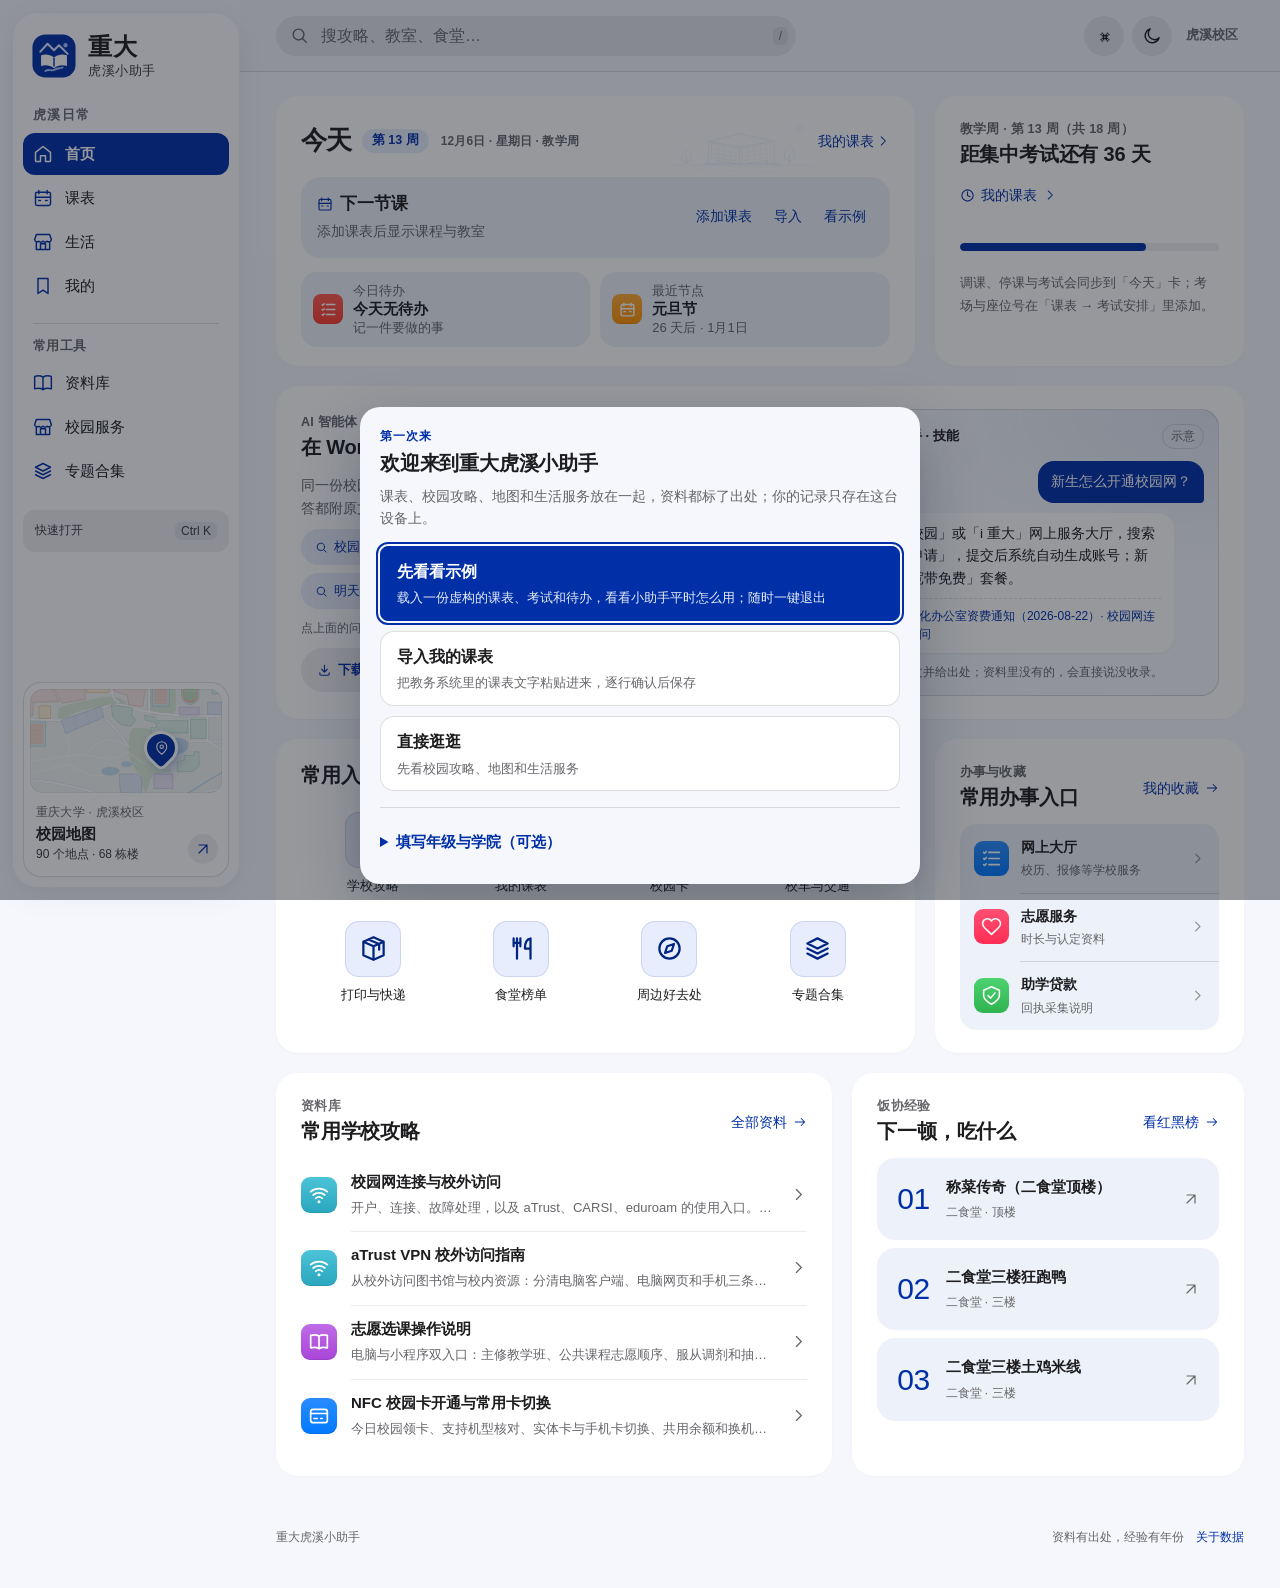
==== index.html @ 56646b74 "发布重大虎溪小助手 v0.6.0 静态站点" ====
<!doctype html>
<html lang="zh-CN">
<head>
  <meta charset="UTF-8">
  <meta name="viewport" content="width=device-width, initial-scale=1, viewport-fit=cover">
  <meta name="theme-color" content="#f5f7fc" media="(prefers-color-scheme: light)">
  <meta name="theme-color" content="#101421" media="(prefers-color-scheme: dark)">
  <meta name="description" content="重大虎溪小助手：重庆大学同学的学校攻略、校园地图与生活服务指南。">
  <title>重大虎溪小助手 · 在虎溪，过好每一天</title>
  <link rel="icon" href="assets/huxi-logo.svg?v=facb22e616" type="image/svg+xml">
  <link rel="apple-touch-icon" href="assets/icons/apple-touch-icon-180.png?v=581e76ca7a">
  <link rel="manifest" href="manifest.webmanifest">
  <meta name="apple-mobile-web-app-capable" content="yes">
  <meta name="apple-mobile-web-app-status-bar-style" content="default">
  <meta name="apple-mobile-web-app-title" content="虎溪小助手">
  <!-- iOS 启动图：按机型物理分辨率生成（tools/build-icons.cjs），浏览器按 media 查询挑一张。 -->
  <link rel="apple-touch-startup-image" media="(device-width: 430px) and (device-height: 932px) and (-webkit-device-pixel-ratio: 3) and (orientation: portrait)" href="assets/splash/splash-1290x2796.png?v=8c3ffd55ad">
  <link rel="apple-touch-startup-image" media="(device-width: 393px) and (device-height: 852px) and (-webkit-device-pixel-ratio: 3) and (orientation: portrait)" href="assets/splash/splash-1179x2556.png?v=62816f5e9b">
  <link rel="apple-touch-startup-image" media="(device-width: 390px) and (device-height: 844px) and (-webkit-device-pixel-ratio: 3) and (orientation: portrait)" href="assets/splash/splash-1170x2532.png?v=1a45f4593f">
  <link rel="apple-touch-startup-image" media="(device-width: 428px) and (device-height: 926px) and (-webkit-device-pixel-ratio: 3) and (orientation: portrait)" href="assets/splash/splash-1284x2778.png?v=7b0cb581e1">
  <link rel="apple-touch-startup-image" media="(device-width: 414px) and (device-height: 896px) and (-webkit-device-pixel-ratio: 3) and (orientation: portrait)" href="assets/splash/splash-1242x2688.png?v=2e5cb6ea5d">
  <link rel="apple-touch-startup-image" media="(device-width: 375px) and (device-height: 812px) and (-webkit-device-pixel-ratio: 3) and (orientation: portrait)" href="assets/splash/splash-1125x2436.png?v=a27887289c">
  <link rel="apple-touch-startup-image" media="(device-width: 414px) and (device-height: 896px) and (-webkit-device-pixel-ratio: 2) and (orientation: portrait)" href="assets/splash/splash-828x1792.png?v=b392b48e23">
  <link rel="apple-touch-startup-image" media="(device-width: 375px) and (device-height: 667px) and (-webkit-device-pixel-ratio: 2) and (orientation: portrait)" href="assets/splash/splash-750x1334.png?v=9655095966">
  <link rel="apple-touch-startup-image" media="(device-width: 1024px) and (device-height: 1366px) and (-webkit-device-pixel-ratio: 2) and (orientation: portrait)" href="assets/splash/splash-2048x2732.png?v=d9917b6e49">
  <link rel="apple-touch-startup-image" media="(device-width: 834px) and (device-height: 1194px) and (-webkit-device-pixel-ratio: 2) and (orientation: portrait)" href="assets/splash/splash-1668x2388.png?v=d69a7abd80">
  <link rel="apple-touch-startup-image" media="(device-width: 820px) and (device-height: 1180px) and (-webkit-device-pixel-ratio: 2) and (orientation: portrait)" href="assets/splash/splash-1640x2360.png?v=53ed6691ec">
  <link rel="apple-touch-startup-image" media="(device-width: 810px) and (device-height: 1080px) and (-webkit-device-pixel-ratio: 2) and (orientation: portrait)" href="assets/splash/splash-1620x2160.png?v=2851b56cd9">
  <link rel="apple-touch-startup-image" media="(device-width: 768px) and (device-height: 1024px) and (-webkit-device-pixel-ratio: 2) and (orientation: portrait)" href="assets/splash/splash-1536x2048.png?v=45e8a680d4">
  <link rel="apple-touch-startup-image" media="(device-width: 744px) and (device-height: 1133px) and (-webkit-device-pixel-ratio: 2) and (orientation: portrait)" href="assets/splash/splash-1488x2266.png?v=42866031ae">
  <link rel="stylesheet" href="css/theme.css?v=d75194442a">
  <link rel="stylesheet" href="css/timetable.css?v=8d2e3fd7e1">
  <link rel="stylesheet" href="css/exams.css?v=4206dc9793">
  <link rel="stylesheet" href="css/polish.css?v=b067b49e27">
  <link rel="stylesheet" href="css/map-enhancements.css?v=8cd1d62079">
  <link rel="stylesheet" href="css/dining-experience.css?v=fa82ccd40f">
  <link rel="stylesheet" href="css/item-experience.css?v=6b79eaf7fc">
  <link rel="stylesheet" href="css/daily-overview.css?v=e6cdc0e367">
  <link rel="stylesheet" href="css/pwa-status.css?v=4144be49f9">
  <link rel="stylesheet" href="css/demo.css?v=1b5874e779">
  <script src="js/bundle-base.js?v=78b0b1f515" defer></script>
  
  
  
  
  
  
  
  
  <script src="js/bundle-content.js?v=ba24999401" defer></script>
  
  
  
  
  
  
  
  
  
  
  
  
  <script src="js/search.js?v=1a8b23597b" defer></script>
  <script src="js/bundle-ui.js?v=7a8e2aac03" defer></script>
  
  
  
  
  
  
  
  
  
  
  
  
  
  
  
  
</head>
<body>
  <!-- 离线横幅：样式在 css/theme.css 的「离线横幅」块，由 body.is-offline 控制显隐；
       js/pwa.js 只负责切换 class，默认不占位。 -->
  <div class="offline-banner" id="offline-banner" role="status" aria-live="polite" aria-hidden="true">
    当前离线，部分内容可能不是最新
  </div>
  <a class="skip-link" href="#main">跳到主要内容</a>
  <aside class="sidebar" aria-label="主导航">
    <a class="brand" href="#home" aria-label="重大虎溪小助手首页">
      <img class="brand-mark" src="assets/huxi-logo.svg?v=facb22e616" alt="" width="48" height="48" aria-hidden="true">
      <span class="brand-name">重大<span>虎溪小助手</span></span>
    </a>
    <div class="sidebar-label">虎溪日常</div>
    <nav id="side-nav"></nav>
    <div class="sidebar-bottom"><button class="sidebar-command" data-action="commands">快速打开 <kbd>Ctrl K</kbd></button></div>
    <div class="side-map" id="side-map"></div>
  </aside>

  <div class="app-body">
    <header class="topbar">
      <a class="mobile-brand" href="#home" aria-label="重大虎溪小助手首页"><img class="brand-mark" src="assets/huxi-logo.svg?v=facb22e616" alt="" width="32" height="32" aria-hidden="true"><span class="mobile-brand-name">重大<span>虎溪小助手</span></span></a>
      <div class="search-wrap">
        <form class="global-search" id="search-form" role="search">
          <span id="search-icon" class="search-symbol"></span>
          <input id="global-query" name="q" type="search" placeholder="搜攻略、教室、食堂…" aria-label="全局搜索" autocomplete="off" spellcheck="false">
          <button id="clear-search" class="icon-button search-clear" type="button" aria-label="清空搜索" hidden></button>
          <kbd class="search-key">/</kbd>
        </form>
        <div id="search-suggestions" class="search-suggestions" hidden></div>
      </div>
      <div class="topbar-actions"><button class="icon-button command-trigger" data-action="commands" aria-label="快速打开" title="快速打开（Ctrl / ⌘ K）"><span class="command-symbol" aria-hidden="true">⌘</span></button><button class="icon-button theme-toggle" data-action="theme" aria-label="切换暗色模式" aria-pressed="false"></button><span class="campus-label" title="目前主要收录虎溪校区资料">虎溪校区</span></div>
    </header>
    <main id="main" tabindex="-1"></main>
    <footer class="page-footer"><span>重大虎溪小助手</span><span class="footer-about">资料有出处，经验有年份<a href="#about">关于数据</a></span></footer>
  </div>

  <nav class="bottom-nav" id="bottom-nav" aria-label="底部导航"></nav>
  <div class="modal-backdrop" id="modal-backdrop" hidden>
    <section class="detail-modal" id="detail-modal" role="dialog" aria-modal="true" aria-labelledby="modal-title" tabindex="-1"></section>
  </div>
  <div id="toast" class="toast" role="status" aria-live="polite"></div>
  <noscript><p class="noscript">请启用浏览器 JavaScript 以体验搜索、地图和页面切换。</p></noscript>
</body>
</html>
---- css/theme.css ----
/* Campus theme — canonical shared styles.
 * Palette, layout, controls, reading screens and feature components share these tokens.
 * Edit this file directly; archived stylesheets are migration references only.
 * Load order: theme.css → timetable.css → polish.css.
 */
/* Design tokens: colour, dimensions, typography, motion and map palette. */
:root {
  --sidebar: 240px;
  --radius-small: 8px;
  --space-1: 4px;
  --space-2: 8px;
  --space-3: 12px;
  --space-4: 16px;
  --space-5: 24px;
  --space-6: 32px;
  --glass-blur: 30px;
  --motion-fast: 150ms;
  --motion-state: 220ms;
  --motion-panel: 280ms;
  --ease-out: cubic-bezier(0.2, 0.7, 0.2, 1);
  --radius-pill: 999px;
  --control-size: 40px;
  --touch-target: 44px;
}
/* Brand: 克莱因蓝 (Klein blue) on a blue-tinted paper. The default accent (klein, and the
   retired "forest" preference) uses the values in this block and the dark block below;
   blue and clay remain optional accents further down. */
body {
  --brand-klein: #002fa7;
  --brand-paper: #f5f7fc;
  --accent: #002fa7;
  --accent-strong: #002581;
  --accent-2: #365fc9;
  --on-accent: #ffffff;
  --accent-container: #e7edfc;
  --chip-active-bg: var(--ink);
  --chip-active-ink: #ffffff;
  --glass-edge: rgb(255 255 255 / 0.9);
  --glass-low-edge: rgb(17 24 39 / 0.06);
  --glass-shadow: 0 1px 2px rgb(17 24 39 / 0.04);
  --hero-1: #001b64;
  --hero-2: #002fa7;
  --hero-3: #2855c5;
  --hero-glow-a: rgb(168 192 255 / 0.2);
  --hero-glow-b: rgb(220 231 255 / 0.16);
  --hero-ink-soft: rgb(255 255 255 / 0.76);
  --ca-outside: #e7eaee;
  --ca-street: #f6f7f9;
  --ca-road: #ffffff;
  --ca-casing: #d9dee4;
  --ca-arterial: #f3e3b5;
  --ca-land: #f4f6f2;
  --ca-edge: #cfd6dc;
  --ca-green: #dcebd8;
  --ca-water: #c6def0;
  --ca-water-edge: #a9cbe5;
  --ca-water-ink: #3f6f98;
  --ca-path: rgb(255 255 255 / 0.95);
  --ca-dorm: #f7e6e1;
  --ca-dorm-edge: #dfb2a4;
  --ca-dorm-ink: #9b3d2c;
  --ca-dining: #fcecd5;
  --ca-dining-edge: #e5b36d;
  --ca-dining-ink: #8a5310;
  --ca-academic: #e2ebf8;
  --ca-academic-edge: #a5bde2;
  --ca-academic-ink: #2b4f8f;
  --ca-teaching: #def0e7;
  --ca-teaching-edge: #9dcdb3;
  --ca-teaching-ink: #1f6b4f;
  --ca-culture: #ece6f7;
  --ca-culture-edge: #bcaee2;
  --ca-culture-ink: #5b46a0;
  --ca-service: #ece6f7;
  --ca-service-edge: #bcaee2;
  --ca-service-ink: #5b46a0;
  --ca-sport: #dcf0f2;
  --ca-sport-edge: #92c9d2;
  --ca-sport-ink: #16707d;
  --ca-medical: #fbe3e7;
  --ca-medical-edge: #e6a4b0;
  --ca-medical-ink: #a8324b;
  --ca-track: #efc3b0;
  --ca-field: #bfe0c1;
  --ca-court: #f1d5c9;
  --ca-label: #263241;
  --ca-label-soft: #5f6b78;
  --ca-halo: rgb(255 255 255 / 0.9);
  --ca-gate: #1f2937;
  --ca-legend: rgb(255 255 255 / 0.92);
  --pin-study: #2f5fc4;
  --pin-dining: #c46f17;
  --pin-sport: #0f7f8f;
  --pin-life: #b04565;
  --bg: var(--brand-paper);
  --paper: var(--bg);
  --surface: #ffffff;
  --surface-secondary: #edf1f9;
  --surface-tertiary: #e5e5ea;
  --content-fill: #ffffff;
  --ink: #1d1d1f;
  --ink-soft: #3a3a3c;
  --muted: #66666b;
  --line: rgb(60 60 67 / 0.16);
  --line-strong: rgb(60 60 67 / 0.29);
  --control-border: #c7c7cc;
  --fill-1: rgb(118 118 128 / 0.12);
  --fill-2: rgb(118 118 128 / 0.2);
  --seg-track: rgb(118 118 128 / 0.12);
  --seg-thumb: #ffffff;
  --glass-fill: rgb(242 242 247 / 0.8);
  --bar-fill: rgb(255 255 255 / 0.74);
  --glass-hover: #ffffff;
  --popover-fill: rgb(255 255 255 / 0.9);
  --radius: 22px;
  --radius-control: 12px;
  --card-shadow: 0 1px 2px rgb(0 0 0 / 0.03);
  --card-shadow-hover: 0 14px 34px rgb(0 0 0 / 0.08), 0 2px 6px rgb(0 0 0 / 0.04);
  --shadow-soft: var(--card-shadow);
  --shadow-float: 0 30px 80px rgb(0 0 0 / 0.2), 0 8px 24px rgb(0 0 0 / 0.08);
  --scroll-thumb: #c7c7cc;
  --sys-red: #ff3b30;
  --sys-red-text: #d70015;
  --font-body:
    -apple-system, BlinkMacSystemFont, 'SF Pro Text', 'SF Pro SC', 'PingFang SC',
    'Segoe UI Variable Text', 'Segoe UI', 'HarmonyOS Sans SC', 'MiSans', 'Microsoft YaHei UI',
    'Microsoft YaHei', sans-serif;
  --font-display:
    -apple-system, BlinkMacSystemFont, 'SF Pro Display', 'SF Pro SC', 'PingFang SC',
    'Segoe UI Variable Display', 'Segoe UI', 'HarmonyOS Sans SC', 'MiSans', 'Microsoft YaHei UI',
    'Microsoft YaHei', sans-serif;
}
body[data-theme='dark'] {
  --shadow-soft: 0 4px 20px rgb(0 10 3 / 0.1);
  --accent: #8eabff;
  --accent-strong: #b6c8ff;
  --accent-2: #a8c0ff;
  --on-accent: #081638;
  --accent-container: #20325d;
  --chip-active-bg: #f3f4f6;
  --chip-active-ink: #0b0e12;
  --glass-edge: rgb(255 255 255 / 0.06);
  --glass-low-edge: rgb(0 0 0 / 0.4);
  --glass-shadow: 0 1px 2px rgb(0 0 0 / 0.3);
  --hero-1: #081329;
  --hero-2: #10225a;
  --hero-3: #193a98;
  --hero-glow-a: rgb(168 192 255 / 0.2);
  --hero-glow-b: rgb(220 231 255 / 0.16);
  --ca-outside: #0e1217;
  --ca-street: #161c23;
  --ca-road: #2a333e;
  --ca-casing: #0b0f14;
  --ca-arterial: #3a3322;
  --ca-land: #151b22;
  --ca-edge: #2a333e;
  --ca-green: #17291f;
  --ca-water: #15324a;
  --ca-water-edge: #1f4766;
  --ca-water-ink: #8cc4ea;
  --ca-path: rgb(110 125 140 / 0.45);
  --ca-dorm: #33201f;
  --ca-dorm-edge: #7d4a42;
  --ca-dorm-ink: #f4b4a5;
  --ca-dining: #33281a;
  --ca-dining-edge: #8a6530;
  --ca-dining-ink: #f5c983;
  --ca-academic: #18263c;
  --ca-academic-edge: #3d5f92;
  --ca-academic-ink: #a9c6f5;
  --ca-teaching: #15302a;
  --ca-teaching-edge: #3b7a63;
  --ca-teaching-ink: #9de0c2;
  --ca-culture: #251f3d;
  --ca-culture-edge: #5d5196;
  --ca-culture-ink: #c8bbf5;
  --ca-service: #251f3d;
  --ca-service-edge: #5d5196;
  --ca-service-ink: #c8bbf5;
  --ca-sport: #132f36;
  --ca-sport-edge: #36808d;
  --ca-sport-ink: #93dbe6;
  --ca-medical: #351d24;
  --ca-medical-edge: #84485a;
  --ca-medical-ink: #f5a9b8;
  --ca-track: #5a3428;
  --ca-field: #1f3f2a;
  --ca-court: #4a3029;
  --ca-label: #e5e9ee;
  --ca-label-soft: #a3adb8;
  --ca-halo: rgb(14 18 23 / 0.88);
  --ca-gate: #e5e9ee;
  --ca-legend: rgb(18 22 28 / 0.92);
  --pin-study: #6f9cf5;
  --pin-dining: #e9a24a;
  --pin-sport: #3cc0d0;
  --pin-life: #e57c9d;
  --bg: #101421;
  --surface: #1c1c1e;
  --surface-secondary: #202a3e;
  --surface-tertiary: #3a3a3c;
  --content-fill: #1c1c1e;
  --ink: #f5f5f7;
  --ink-soft: #d1d1d6;
  --muted: #a5a5ac;
  --line: rgb(84 84 88 / 0.55);
  --line-strong: rgb(84 84 88 / 0.85);
  --control-border: #48484a;
  --fill-1: rgb(118 118 128 / 0.24);
  --fill-2: rgb(118 118 128 / 0.34);
  --seg-track: rgb(118 118 128 / 0.24);
  --seg-thumb: #636366;
  --glass-fill: rgb(0 0 0 / 0.74);
  --bar-fill: rgb(30 30 32 / 0.74);
  --glass-hover: #2c2c2e;
  --popover-fill: rgb(28 28 30 / 0.92);
  --card-shadow: none;
  --card-shadow-hover: 0 14px 34px rgb(0 0 0 / 0.5);
  --shadow-float: 0 30px 80px rgb(0 0 0 / 0.7), 0 8px 24px rgb(0 0 0 / 0.4);
  --scroll-thumb: #48484a;
  --sys-red: #ff453a;
  --sys-red-text: #ff6961;
}
@media (max-width: 1200px) {
  :root {
    --sidebar: 224px;
  }
}
body[data-readability='solid'] {
  --content-fill: var(--surface);
  --glass-fill: var(--surface);
  --bar-fill: var(--surface);
  --popover-fill: var(--surface);
}
body[data-readability='high-contrast'] {
  --content-fill: var(--surface);
  --control-border: #4b5563;
  --glass-fill: var(--surface);
  --bar-fill: var(--surface);
  --popover-fill: var(--surface);
  --muted: #3a3a3c;
  --line: rgb(60 60 67 / 0.5);
  --line-strong: #8e8e93;
}
body[data-theme='dark'][data-readability='high-contrast'] {
  --control-border: #d1d5db;
  --muted: #e5e5ea;
  --line: rgb(235 235 245 / 0.4);
  --line-strong: #aeaeb2;
}
body[data-accent='blue'] {
  --accent: #0071e3;
  --accent-strong: #0062c4;
  --accent-2: #32ade6;
  --on-accent: #ffffff;
  --accent-container: #e6f0fc;
  --hero-1: #0a3f9e;
  --hero-2: #1b6fe0;
  --hero-3: #4fa3ff;
  --hero-glow-a: rgb(255 255 255 / 0.26);
  --hero-glow-b: rgb(100 210 255 / 0.34);
}
body[data-accent='clay'] {
  --accent: #c93400;
  --accent-strong: #a82b00;
  --accent-2: #ffb300;
  --on-accent: #ffffff;
  --accent-container: #fbeae3;
  --hero-1: #9a2d06;
  --hero-2: #e2531a;
  --hero-3: #ff9a3d;
  --hero-glow-a: rgb(255 255 255 / 0.24);
  --hero-glow-b: rgb(255 204 0 / 0.32);
}
body[data-accent] {
  --chip-active-bg: var(--accent);
  --chip-active-ink: var(--on-accent);
  --hero-ink-soft: rgb(255 255 255 / 0.84);
}
body[data-theme='dark'][data-accent='blue'] {
  --accent: #0a84ff;
  --accent-strong: #409cff;
  --accent-2: #64d2ff;
  --on-accent: #ffffff;
  --accent-container: rgb(10 132 255 / 0.2);
  --hero-1: #062a6b;
  --hero-2: #0f4fb0;
  --hero-3: #2f7fe8;
}
body[data-theme='dark'][data-accent='clay'] {
  --accent: #ff9f0a;
  --accent-strong: #ffb340;
  --accent-2: #ffd60a;
  --on-accent: #2b1300;
  --accent-container: rgb(255 159 10 / 0.18);
  --hero-1: #6b1e04;
  --hero-2: #a93c10;
  --hero-3: #d9701f;
}
/* Components and responsive behaviour. */
* {
  box-sizing: border-box;
  margin: 0;
  padding: 0;
  scrollbar-width: thin;
  scrollbar-color: var(--scroll-thumb) transparent;
}
html {
  scroll-behavior: smooth;
  scroll-padding-top: 100px;
}
button {
  color: inherit;
  border: 0;
  background: 0 0;
  cursor: pointer;
  touch-action: manipulation;
  font: inherit;
  -webkit-tap-highlight-color: transparent;
  transition:
    background-color var(--motion-fast),
    border-color var(--motion-fast),
    color var(--motion-fast),
    box-shadow var(--motion-fast),
    transform var(--motion-fast);
}
a {
  color: inherit;
  text-decoration: none;
  font: inherit;
  -webkit-tap-highlight-color: transparent;
}
img {
  display: block;
  max-width: 100%;
}
svg {
  display: block;
  flex-shrink: 0;
}
[hidden] {
  display: none !important;
}
h1,
h2,
h3 {
  font-weight: 600;
  line-height: 1.5;
  text-wrap: pretty;
  color: var(--ink);
  font-family: var(--font-display);
  letter-spacing: -0.01em;
}
main:focus {
  outline: none;
} /* Navigation and layout — sidebar, search bar, navigation and page shell. */
.skip-link {
  position: fixed;
  top: 12px;
  left: 20px;
  padding: 12px 20px;
  background: var(--accent);
  z-index: 100;
  transform: translateY(-150%);
  color: var(--on-accent);
}
.skip-link:focus {
  transform: none;
}
.sidebar {
  position: fixed;
  display: flex;
  flex-direction: column;
  z-index: 30;
  border-right: 1px solid var(--glass-low-edge);
  inset: 12px auto 12px 12px;
  width: calc(var(--sidebar) - 12px);
  height: auto;
  padding: 20px 10px 10px;
  background: var(--bar-fill);
  box-shadow: 0 8px 30px rgb(0 0 0/0.06);
  backdrop-filter: blur(30px) saturate(180%);
  -webkit-backdrop-filter: blur(30px) saturate(180%);
}
.brand {
  display: flex;
  align-items: center;
  padding: 0 8px;
  gap: 11px;
}
.brand-mark {
  flex: 0 0 auto;
  display: block;
}
.brand > .brand-mark {
  width: 46px;
  height: 46px;
}
.brand-symbol {
  display: flex;
  align-items: flex-end;
  justify-content: center;
  gap: var(--space-1);
  width: 38px;
  height: 38px;
  padding: 10px 8px;
  box-shadow:
    inset 0 1px 0 rgb(255 255 255/0.18),
    0 4px 12px rgb(0 0 0/0.12);
  border-radius: 10px;
  background: linear-gradient(165deg, var(--hero-3), var(--hero-1));
}
.brand-symbol span {
  display: block;
  border-radius: 1px;
  height: 13px;
  width: 4px;
  background: #fff;
}
.brand-symbol span:nth-child(3) {
  height: 16px;
}
.brand-name {
  font: 700 24px/1.2 var(--font-display);
  color: var(--ink);
  letter-spacing: 0.025em;
}
.brand-name > span {
  display: block;
  font-size: 13px;
  font-weight: 500;
  letter-spacing: 0.04em;
  color: var(--ink-soft);
  margin-top: 1px;
}
.side-nav-item {
  display: flex;
  align-items: center;
  width: 100%;
  text-align: left;
  position: relative;
  gap: var(--space-3);
  padding: 9px 10px;
  margin: 2px 0;
  min-height: var(--control-size);
  border-radius: var(--radius-control);
  color: var(--ink);
  font-size: 15px;
  font-weight: 500;
}
.side-nav-item svg {
  width: 20px;
  height: 20px;
  transition: color var(--motion-fast);
  color: var(--accent);
}
.sidebar-note {
  margin-top: auto;
  display: flex;
  align-items: center;
  margin: auto 0 10px;
  padding: 14px;
  gap: 10px;
  border: 0;
  background: var(--fill-1);
  border-radius: 16px;
  color: var(--muted);
}
.sidebar-note p {
  font-family: var(--font-display);
  font: 600 12px/1.6 var(--font-body);
  font-size: 12.5px;
  font-weight: 650;
  line-height: 1.5;
  color: var(--ink);
}
.sidebar-note small {
  display: block;
  font-size: 13px;
  color: var(--muted);
  margin-top: 2px;
  letter-spacing: 0;
}
.sidebar-bottom {
  margin-top: 12px;
  font-size: 12px;
  color: var(--muted);
  padding: 0;
  border: 0;
}
/* Campus line drawing at the foot of the sidebar. */
.sidebar::after {
  content: '';
  display: block;
  width: 100%;
  height: 88px;
  margin-top: auto;
  background: url('../assets/huxi-campus-line.svg?v=cd4af41110') center / contain no-repeat;
  opacity: 0.62;
  pointer-events: none;
}
.app-body {
  margin-left: var(--sidebar);
  min-width: 0;
}
.topbar {
  position: sticky;
  top: 0;
  z-index: 20;
  display: flex;
  align-items: center;
  min-height: 72px;
  gap: 20px;
  box-shadow: none;
  background: var(--glass-fill);
  backdrop-filter: blur(24px) saturate(180%);
  -webkit-backdrop-filter: blur(24px) saturate(180%);
}
.mobile-brand {
  display: none;
}
.search-wrap {
  position: relative;
  width: min(520px, 58%);
}
.global-search {
  display: flex;
  align-items: center;
  gap: var(--space-3);
  padding: 0 15px;
  transition:
    border-color 0.16s,
    box-shadow 0.16s;
  border-color: var(--line);
  height: var(--control-size);
  border: 0;
  border-radius: var(--radius-pill);
  background: var(--fill-1);
  box-shadow: none;
}
.global-search input {
  border: 0;
  outline: none;
  width: 100%;
  min-width: 0;
  height: 100%;
  font-size: 16px;
}
.global-search input,
body[data-theme='dark'] .global-search input {
  background: 0 0;
}
.global-search input::placeholder {
  color: var(--muted);
}
.global-search input::-webkit-search-cancel-button {
  display: none;
}
.search-key {
  line-height: 22px;
  border-color: var(--control-border);
  font: 12px var(--font-body);
  padding: 2px 6px;
  border: 0;
  background: var(--fill-1);
  box-shadow: none;
  color: var(--muted);
  border-radius: 6px;
}
.icon-button {
  display: inline-flex;
  align-items: center;
  justify-content: center;
  width: var(--control-size);
  min-width: var(--control-size);
  height: var(--control-size);
  min-height: var(--control-size);
  border-radius: 50%;
  background: var(--fill-1);
  color: var(--ink);
}
.search-clear {
  margin-right: -7px;
  width: 28px;
  min-width: 28px;
  height: 28px;
  min-height: 28px;
  background: var(--fill-2);
}
.topbar-actions {
  margin-left: auto;
  display: flex;
  align-items: center;
  gap: var(--space-2);
}
.campus-label {
  display: inline-flex;
  align-items: center;
  white-space: nowrap;
  padding: 0 6px;
  color: var(--muted);
  font-size: 13px;
  font-weight: 600;
}
.avatar {
  font-family: var(--font-display);
  font-size: 17px;
  border-color: var(--line);
  display: grid;
  place-items: center;
  width: var(--control-size);
  height: var(--control-size);
  border-radius: 50%;
  border: 0;
  color: #fff;
  font: 650 14px var(--font-display);
  font-weight: 600;
  background: linear-gradient(180deg, #a5abb8, #858994);
  box-shadow: none;
}
.search-suggestions {
  position: absolute;
  top: 58px;
  left: 0;
  right: 0;
  padding: 23px;
  z-index: 40;
  border-color: var(--line);
  background: var(--popover-fill);
  box-shadow: var(--shadow-float);
  backdrop-filter: blur(30px) saturate(180%);
  -webkit-backdrop-filter: blur(30px) saturate(180%);
}
.suggestion-title {
  display: flex;
  align-items: center;
  justify-content: space-between;
  font-size: 13px;
  color: var(--muted);
  margin-bottom: 12px;
}
.small-text-button {
  font-size: 12px;
  min-height: var(--touch-target);
  text-decoration: underline;
  text-underline-offset: 3px;
}
.suggestion-tags {
  display: flex;
  flex-wrap: wrap;
  gap: var(--space-2);
}
.suggestion-tags button {
  max-width: 100%;
  white-space: normal;
  text-align: left;
  line-height: 1.7;
  border-color: var(--line);
  min-height: 34px;
  padding: 6px 15px;
  border: 0;
  border-radius: var(--radius-pill);
  background: var(--fill-1);
  color: var(--ink);
  font-size: 14px;
  font-weight: 500;
  box-shadow: none;
}
.suggestion-note {
  font-size: 12px;
  margin-top: 16px;
  line-height: 1.9;
  color: var(--muted);
}
main {
  margin: 0 auto;
  margin-inline: auto;
  scroll-margin-top: 100px;
  max-width: 1420px;
  /* 首屏脚本填充 #main 之前，页尾会先贴在视口底部；内容渲染后再被推下两千多像素，
     Lighthouse 把这一次位移记成 0.368 的 CLS，是性能分最大的单点损失。
     内容区先占满一屏，页尾从第一帧起就在折叠线以下，这次位移不再计入视口。 */
  min-height: calc(100vh - 72px);
  min-height: calc(100svh - 72px);
} /* Shared reading and discovery components — headings, lists, cards and filters. */
.page-intro {
  display: flex;
  justify-content: space-between;
  gap: 25px;
  align-items: flex-end;
  margin-bottom: 22px;
}
.intro-subtitle {
  line-height: 1.8;
  margin-top: 6px;
  font-size: 15px;
  color: var(--muted);
}
.intro-tag {
  padding-bottom: 5px;
  display: inline-flex;
  align-items: center;
  gap: 6px;
  padding: 6px 12px;
  border-radius: var(--radius-pill);
  font-size: 12px;
  white-space: nowrap;
  border: 0;
  background: var(--fill-1);
  color: var(--ink-soft);
  font-weight: 500;
}
.eyebrow {
  display: none;
}
.home-hero {
  display: grid;
  grid-template-columns: minmax(250px, 0.85fr) minmax(0, 1.35fr);
  gap: 40px;
  align-items: center;
  padding: 6px 0 29px;
}
.hero-copy {
  padding: 0 0 30px;
}
.hero-kicker {
  font-size: 12px;
  letter-spacing: 2px;
  color: #63715f;
  margin-bottom: 22px;
}
.hero-copy h1 {
  font: 400 clamp(40px, 4.3vw, 60px) / 1.28 var(--font-display);
  letter-spacing: 1px;
  color: #173d2d;
}
.hero-description {
  font-size: 15px;
  line-height: 1.9;
  color: var(--muted);
  margin-top: 22px;
}
.hero-actions {
  display: flex;
  align-items: center;
  gap: 21px;
  margin-top: 25px;
  flex-wrap: wrap;
}
.primary-button {
  line-height: 1.5;
  display: inline-flex;
  align-items: center;
  justify-content: center;
  gap: 10px;
  min-height: var(--touch-target);
  padding: 10px 20px;
  border: 0;
  border-radius: var(--radius-pill);
  background: var(--accent);
  color: var(--on-accent);
  font-size: 15px;
  font-weight: 600;
  box-shadow: none;
}
.text-button {
  display: inline-flex;
  align-items: center;
  white-space: nowrap;
  min-height: var(--touch-target);
  color: var(--accent);
  gap: 6px;
  font-size: 14px;
  font-weight: 500;
}
.text-button:hover {
  text-decoration: underline;
  text-underline-offset: 5px;
}
.hero-photo {
  min-width: 0;
}
.hero-photo > img {
  width: 100%;
  height: 338px;
  object-fit: cover;
  object-position: 58% 64%;
  border-radius: 4px;
}
.hero-photo figcaption {
  display: flex;
  align-items: center;
  justify-content: space-between;
  gap: var(--space-2);
  font-size: 12px;
  color: var(--muted);
  margin-top: 11px;
}
.hero-photo figcaption a {
  display: flex;
  align-items: center;
  gap: var(--space-1);
}
.hero-photo figcaption a:hover {
  text-decoration: underline;
}
.quick-links {
  display: grid;
  grid-template-columns: repeat(5, minmax(0, 1fr));
  gap: 20px;
  margin: 0 0 37px;
  border-top: 1px solid var(--line);
  border-bottom: 1px solid var(--line);
  padding: 13px 0;
}
.quick-link {
  display: flex;
  align-items: center;
  text-align: left;
  gap: 13px;
  padding: 10px 8px;
  min-height: 64px;
  border-radius: 4px;
  min-width: 0;
}
.quick-link:hover {
  background: #e8ece2;
}
.quick-link h3 {
  font-size: 14px;
  font-weight: 600;
  white-space: nowrap;
}
.quick-link p {
  font-size: 12px;
  color: var(--muted);
  margin-top: 4px;
}
.quick-arrow {
  margin-left: auto;
  color: var(--muted);
}
.quick-link .icon-tile {
  width: 25px;
  height: 32px;
  background: 0 0;
  border-radius: 0;
  flex-shrink: 0;
}
.icon-tile {
  display: inline-flex;
  align-items: center;
  justify-content: center;
  width: 42px;
  height: 42px;
  flex-shrink: 0;
  border-radius: 11px;
  background: var(--accent-container);
  color: var(--accent);
}
.home-columns {
  display: grid;
  grid-template-columns: minmax(0, 1.5fr) minmax(280px, 1fr);
  gap: 34px;
  align-items: start;
}
.section-heading {
  display: flex;
  align-items: center;
  justify-content: space-between;
  gap: 18px;
  margin-bottom: 12px;
  min-height: var(--touch-target);
}
.section-heading h2 {
  font-size: 20px;
  font-weight: 600;
  display: flex;
  align-items: baseline;
  gap: 14px;
}
.section-sub {
  font-size: 12px;
  font-weight: 400;
  color: var(--muted);
}
.guide-list {
  border-top: 1px solid var(--line);
  border: 0;
}
.guide-row {
  display: flex;
  align-items: center;
  text-align: left;
  border-bottom: 1px solid var(--line);
  border-color: var(--line);
  position: relative;
  padding: var(--space-3);
  margin: 0-12px;
  width: calc(100% + 24px);
  gap: 14px;
  border: 0;
  min-height: 64px;
  border-radius: 14px;
}
.guide-row:hover .row-title {
  color: #48694a;
}
.row-content {
  flex: 1;
  min-width: 0;
}
.row-title {
  display: block;
  line-height: 1.7;
  font-size: 14px;
  font-weight: 600;
}
.row-summary {
  display: -webkit-box;
  -webkit-box-orient: vertical;
  overflow: hidden;
  line-height: 1.75;
  color: var(--muted);
  margin-top: 3px;
  -webkit-line-clamp: 1;
  font-size: 12px;
}
.row-end {
  display: flex;
  align-items: center;
  gap: 10px;
  flex-shrink: 0;
  color: var(--muted);
}
.pill {
  padding: 4px 8px;
  line-height: 1.7;
  display: inline-flex;
  background: var(--surface-secondary);
  color: var(--muted);
  border-radius: 5px;
  font-size: 12px;
}
.food-feature {
  background: #e9ecdf;
  border-radius: 5px;
  padding: 25px 27px;
}
.food-feature-tag {
  font-size: 12px;
  color: #607052;
  letter-spacing: 1px;
}
.food-feature h2 {
  font: 400 32px/1.5 var(--font-display);
  margin: 10px 0;
}
.food-feature-summary {
  font-size: 13px;
  color: var(--muted);
}
.food-preview-list {
  margin: 17px 0 8px;
}
.food-preview-list button {
  display: flex;
  align-items: center;
  justify-content: space-between;
  gap: var(--space-4);
  text-align: left;
  width: 100%;
  font-size: 13px;
  min-height: 47px;
  padding: 10px 0;
  border-top: 1px solid #cbd3c0;
}
.food-preview-list button:hover {
  color: #486d38;
}
.food-preview-list button span {
  display: -webkit-box;
  -webkit-box-orient: vertical;
  -webkit-line-clamp: 1;
  overflow: hidden;
}
.food-feature .text-button {
  margin-top: 4px;
}
.home-services {
  margin-top: 37px;
}
.service-strip {
  display: grid;
  grid-template-columns: repeat(6, minmax(0, 1fr));
  border: 1px solid var(--line);
  border-radius: 6px;
  background: #fff;
  padding: 13px;
}
.service-mini {
  display: flex;
  flex-direction: column;
  align-items: center;
  justify-content: center;
  gap: var(--space-3);
  min-height: 85px;
  padding: 10px 5px;
  font-size: 13px;
  color: var(--muted);
  border-radius: 4px;
}
.service-mini:hover {
  background: #f0f2e9;
  color: var(--accent);
}
.service-mini svg {
  color: #57744f;
}
.home-bottom {
  display: flex;
  align-items: center;
  gap: 19px;
  margin: 29px 0 0;
  padding: 22px 0;
  border-top: 1px solid var(--line);
  border-bottom: 1px solid var(--line);
}
.home-bottom-icon {
  color: #62774e;
}
.home-bottom h3 {
  font-size: 16px;
}
.home-bottom p {
  font-size: 13px;
  color: var(--muted);
  margin-top: 5px;
}
.home-bottom .text-button {
  margin-left: auto;
}
.filter-row {
  display: flex;
  align-items: center;
  flex-wrap: wrap;
  min-width: 0;
  border-color: var(--line);
  border-bottom: 0;
  padding-bottom: 0;
  margin: 14px 0 22px;
  gap: var(--space-2);
}
.filter-chip {
  white-space: nowrap;
  min-height: 34px;
  padding: 6px 15px;
  border: 0;
  border-radius: var(--radius-pill);
  background: var(--fill-1);
  color: var(--ink);
  font-size: 14px;
  font-weight: 500;
  box-shadow: none;
}
.guide-grid {
  display: grid;
  grid-template-columns: repeat(3, minmax(0, 1fr));
  gap: var(--space-4);
}
.guide-card {
  min-width: 0;
  text-align: left;
  display: flex;
  flex-direction: column;
  border-bottom: 1px solid var(--line);
  min-height: 206px;
  border: 1px solid var(--line);
  transition:
    transform var(--motion-state) var(--ease-out),
    box-shadow var(--motion-state),
    border-color var(--motion-fast);
  border-color: transparent;
  border-radius: var(--radius);
  background: var(--content-fill);
  box-shadow: var(--card-shadow);
  padding: 22px 22px 18px;
}
.card-top {
  display: flex;
  align-items: center;
  justify-content: space-between;
  gap: var(--space-3);
}
.guide-card h3 {
  margin: 11px 0 9px;
  line-height: 1.7;
  margin-top: 14px;
  font: 650 17px/1.55 var(--font-display);
  color: var(--ink);
  font-size: 17px;
  font-weight: 600;
  letter-spacing: -0.01em;
}
.guide-card p {
  display: -webkit-box;
  -webkit-line-clamp: 2;
  -webkit-box-orient: vertical;
  overflow: hidden;
  margin-bottom: 16px;
  line-height: 1.8;
  color: var(--muted);
  font-size: 14px;
}
.card-bottom {
  display: flex;
  justify-content: space-between;
  gap: 15px;
  align-items: center;
  margin-top: auto;
  border-color: var(--line);
  color: var(--muted);
  font-size: 12px;
  border-top: 1px solid var(--line);
}
.card-bottom > span:first-child {
  overflow: hidden;
  text-overflow: ellipsis;
  min-width: 0;
  white-space: normal;
  line-height: 1.8;
}
.card-bottom svg {
  color: var(--accent);
}
.content-note {
  margin-top: 20px;
  max-width: 88ch;
  border-radius: 14px;
  padding: 2px 16px;
  border: 0;
  background: 0 0;
  color: var(--muted);
  font-size: 12.5px;
  line-height: 1.7;
}
.content-note strong {
  font-weight: 500;
  color: var(--ink);
}
.load-more-wrap {
  display: flex;
  flex-direction: column;
  align-items: center;
  gap: 13px;
  padding: 32px 0 0;
}
.load-more {
  display: flex;
  align-items: center;
  justify-content: center;
  gap: 20px;
  padding: 10px 24px;
  font-size: 14px;
  border-color: var(--line);
  padding-inline: 18px;
  min-height: var(--touch-target);
  border: 0;
  border-radius: var(--radius-pill);
  background: var(--fill-1);
  color: var(--accent);
  font-weight: 600;
  box-shadow: none;
}
.load-more-wrap > span {
  font-size: 12px;
  color: var(--muted);
}
.services-grid {
  display: grid;
  grid-template-columns: repeat(3, minmax(0, 1fr));
  gap: 17px;
}
/* 示例服务折叠区：真实列表之后单独收敛，避免占位条目冒充已核实信息。 */
.service-samples {
  margin-top: 18px;
  border: 1px dashed var(--line);
  border-radius: var(--radius);
  padding: 0 18px 18px;
}
.service-samples > summary {
  cursor: pointer;
  padding: 14px 2px;
  list-style-position: inside;
  font-size: 13px;
  font-weight: 600;
  color: var(--muted);
}
.service-samples > summary:hover {
  color: var(--ink-soft);
}
.service-samples .content-note {
  margin: 0 0 12px;
}
.service-samples .services-grid {
  margin-top: 0;
}
.service-card {
  min-width: 0;
  text-align: left;
  display: flex;
  flex-direction: column;
  border: 1px solid var(--line);
  transition:
    transform var(--motion-state) var(--ease-out),
    box-shadow var(--motion-state),
    border-color var(--motion-fast);
  border-color: transparent;
  border-radius: var(--radius);
  background: var(--content-fill);
  box-shadow: var(--card-shadow);
  padding: 22px 22px 18px;
}
.service-card h3 {
  margin: 16px 0 7px;
  font: 650 17px/1.55 var(--font-display);
  color: var(--ink);
  font-size: 17px;
  font-weight: 600;
  letter-spacing: -0.01em;
}
.service-location {
  display: flex;
  align-items: center;
  gap: 6px;
  font-size: 12px;
  margin-top: 14px;
  color: var(--ink-soft);
}
.service-card .card-bottom {
  margin-top: 18px;
  padding-top: 16px;
  border-top: 1px solid var(--line);
  border-color: var(--line);
  font-size: 13px;
}
.demo-pill {
  display: inline-flex;
  font-size: 12px;
  color: #7e612e;
  background: #f4eddd;
  border-radius: 3px;
  line-height: 1.6;
  padding: 3px 7px;
}
.explore-tabs {
  margin: 23px 0 21px;
  border-color: var(--line);
  border-bottom: 1px solid var(--line);
  display: inline-flex;
  align-items: center;
  gap: 2px;
  width: auto;
  max-width: 100%;
  padding: 2px;
  border: 0;
  border-radius: var(--radius-pill);
  background: var(--seg-track);
  box-shadow: none;
}
.explore-tab {
  border-bottom: 2px solid transparent;
  display: inline-flex;
  align-items: center;
  justify-content: center;
  gap: 6px;
  min-height: 32px;
  margin: 0;
  padding: 4px 16px;
  border: 0;
  border-radius: var(--radius-pill);
  background: 0 0;
  color: var(--ink);
  font-size: 13.5px;
  font-weight: 500;
  white-space: nowrap;
  box-shadow: none;
}
.explore-tab.active {
  border-bottom-color: var(--accent);
  border-color: var(--ink);
  border: 0;
  background: var(--seg-thumb);
  color: var(--ink);
  font-weight: 600;
  box-shadow:
    0 3px 8px rgb(0 0 0/0.12),
    0 1px 1px rgb(0 0 0/0.04);
}
.place-grid {
  display: grid;
  grid-template-columns: repeat(2, minmax(0, 1fr));
  gap: 17px;
}
.place-card {
  min-width: 0;
  text-align: left;
  border: 1px solid var(--line);
  transition:
    transform var(--motion-state) var(--ease-out),
    box-shadow var(--motion-state),
    border-color var(--motion-fast);
  border-color: transparent;
  border-radius: var(--radius);
  background: var(--content-fill);
  box-shadow: var(--card-shadow);
  padding: 22px 22px 18px;
}
.place-copy {
  display: block;
}
.place-category {
  display: flex;
  align-items: center;
  gap: 10px;
  font-size: 12px;
  color: var(--muted);
}
.place-copy h3 {
  margin: 12px 0 8px;
  font: 650 19px/1.5 var(--font-display);
  color: var(--ink);
  font-size: 19px;
  font-weight: 700;
}
.place-copy .card-bottom {
  margin-top: 20px;
}
.board-explanation {
  margin: 18px 0;
  font-size: 12px;
  color: var(--muted);
}
.dining-list {
  display: grid;
  grid-template-columns: repeat(2, minmax(0, 1fr));
  gap: var(--space-4);
}
.dish-card {
  border-left: 3px solid #c3916b;
  min-width: 0;
  padding: var(--space-5);
  border: 1px solid var(--line);
  border-color: transparent;
  border-radius: var(--radius);
  background: var(--content-fill);
  box-shadow: var(--card-shadow);
}
.dish-card.board-black {
  border-left-color: #7b8775;
  background: var(--surface);
}
.dish-content {
  min-width: 0;
}
.dish-rank {
  margin-bottom: 9px;
  color: var(--muted);
  display: inline-flex;
  padding: 2px 10px;
  border-radius: var(--radius-pill);
  font-size: 12px;
  font-weight: 600;
}
.dish-title {
  display: flex;
  align-items: center;
  justify-content: space-between;
  gap: 13px;
  text-align: left;
  width: 100%;
  font-weight: 600;
  line-height: 1.7;
  min-height: var(--touch-target);
  font-size: 16px;
  color: var(--ink);
  font-family: var(--font-display);
}
.dish-title:hover {
  color: #587345;
}
.dish-meta {
  font-size: 12px;
  margin-top: 7px;
  color: var(--muted);
}
.dish-description {
  font-size: 14px;
  line-height: 1.85;
  margin: 12px 0 16px;
  color: var(--muted);
}
.vote-row {
  display: flex;
  align-items: center;
  gap: var(--space-2);
  flex-wrap: wrap;
}
.vote-button {
  display: flex;
  align-items: center;
  gap: 7px;
  border-color: var(--control-border);
  min-height: 36px;
  padding: 6px 14px;
  border: 0;
  border-radius: var(--radius-pill);
  background: var(--fill-1);
  color: var(--ink);
  font-size: 13.5px;
  font-weight: 500;
}
.search-results {
  display: flex;
  flex-direction: column;
  border-top: 1px solid var(--line);
}
.search-result {
  display: flex;
  width: 100%;
  text-align: left;
  gap: 18px;
  align-items: flex-start;
  border-bottom: 1px solid var(--line);
  min-width: 0;
  min-height: 92px;
  margin-bottom: 10px;
  border: 1px solid var(--line);
  padding: 18px 20px;
  border-color: transparent;
  border-radius: var(--radius);
  background: var(--content-fill);
  box-shadow: var(--card-shadow);
}
.search-result .row-end {
  margin-left: auto;
  align-self: center;
}
.result-type {
  display: flex;
  align-items: center;
  gap: 9px;
  flex-wrap: wrap;
  margin-top: 12px;
}
.result-type .pill {
  background: 0 0;
  padding: 0;
  color: #5f7354;
  font-size: 12px;
}
.search-count {
  font-size: 12px;
  color: var(--muted);
  margin-left: auto;
  white-space: nowrap;
  padding: 10px;
}
.search-page-title {
  overflow-wrap: anywhere;
}
.empty-state {
  display: flex;
  flex-direction: column;
  align-items: center;
  justify-content: center;
  text-align: center;
  color: #658159;
  min-height: 250px;
  padding: 32px 24px;
  border: 1px solid var(--line);
  border-color: transparent;
  border-radius: var(--radius);
  background: var(--content-fill);
  box-shadow: var(--card-shadow);
}
.empty-state h2 {
  color: var(--ink);
  margin: 20px 0 10px;
  font-size: 20px;
}
.empty-state p {
  font-size: 14px;
  line-height: 1.9;
  color: var(--muted);
}
.empty-state .suggestion-tags {
  justify-content: center;
  margin-top: 22px;
}
.profile-card {
  display: flex;
  align-items: center;
  gap: 20px;
  border-top: 1px solid var(--line);
  border-bottom: 1px solid var(--line);
  margin-bottom: 26px;
  position: relative;
  isolation: isolate;
  overflow: hidden;
  border-color: transparent;
  border-radius: var(--radius);
  box-shadow: var(--card-shadow);
  padding: 18px 20px;
  border: 0;
  color: var(--ink);
  background: var(--content-fill);
}
.profile-avatar {
  display: grid;
  place-items: center;
  font: 24px var(--font-display);
  font-family: var(--font-body);
  width: 60px;
  height: 60px;
  border: 0;
  border-radius: 50%;
  color: #fff;
  font-size: 24px;
  font-weight: 600;
  background: linear-gradient(180deg, #a5abb8, #858994);
}
.profile-card p {
  font-size: 13px;
  margin-top: 6px;
  color: var(--muted);
}
.profile-stat {
  margin-left: auto;
  text-align: right;
  color: var(--ink);
}
.profile-stat strong {
  display: block;
  font: 400 34px var(--font-display);
  color: var(--ink);
}
.profile-stat span {
  font-size: 12px;
  color: var(--muted);
}
.count {
  font-size: 13px;
  font-weight: 400;
  color: var(--muted);
}
.home-inline-demo {
  color: var(--muted);
  font-size: 12px;
}
.page-footer {
  display: flex;
  align-items: center;
  justify-content: space-between;
  gap: 20px;
  margin: 0 auto;
  max-width: 1420px;
  margin-inline: auto;
  color: var(--muted);
  font-size: 12px;
}
.bottom-nav {
  display: none;
  background: var(--bar-fill);
  box-shadow: 0 10px 34px rgb(0 0 0/0.14);
  backdrop-filter: blur(26px) saturate(180%);
  -webkit-backdrop-filter: blur(26px) saturate(180%);
} /* Reader and detail sheets — metadata, article content, sources and tables. */
.modal-backdrop {
  position: fixed;
  inset: 0;
  z-index: 50;
  display: flex;
  align-items: center;
  justify-content: center;
  padding: 28px;
  animation: fade-in 0.15s ease;
  background: rgb(0 0 0/0.3);
  backdrop-filter: none;
  -webkit-backdrop-filter: none;
}
.detail-modal {
  overflow: auto;
  position: relative;
  scrollbar-width: thin;
  scrollbar-color: #c7cfbe transparent;
  outline: none;
  overscroll-behavior: contain;
  width: min(840px, 94vw);
  max-height: calc(100dvh - 64px);
  border: 0;
  border-radius: 28px;
  background: var(--surface);
  box-shadow: var(--shadow-float);
  animation: ios-sheet-in 0.42s cubic-bezier(0.32, 0.72, 0, 1);
}
.modal-toolbar {
  display: flex;
  align-items: center;
  justify-content: space-between;
  gap: 20px;
  position: sticky;
  top: 0;
  z-index: 2;
  border-color: var(--line);
  box-shadow: none;
  min-height: 56px;
  padding: 8px 14px;
  background: var(--popover-fill);
  backdrop-filter: blur(24px) saturate(180%);
  -webkit-backdrop-filter: blur(24px) saturate(180%);
}
.modal-toolbar > span {
  font-size: 12px;
  color: var(--muted);
}
.modal-controls {
  display: flex;
  gap: var(--space-2);
  align-items: center;
}
.modal-body > .icon-tile {
  display: none;
  margin-bottom: 20px;
  width: 48px;
  height: 48px;
  border-radius: var(--radius-control);
}
.modal-body h2 {
  margin-bottom: 14px;
  color: var(--ink);
  line-height: 1.6;
  margin-top: 0;
  overflow-wrap: anywhere;
  font: 700 30px/1.45 var(--font-display);
  font-size: 28px;
  font-weight: 700;
  letter-spacing: -0.02em;
}
.modal-summary {
  margin-bottom: 23px;
  line-height: 1.95;
  font-size: calc(15.5px * var(--reader-scale, 1));
  color: var(--muted);
}
.reader-size {
  display: inline-flex;
  align-items: center;
  gap: 2px;
}
.reader-size .text-button {
  padding: 0 6px;
  font-size: 12.5px;
}
.reader-size .text-button:disabled {
  opacity: 0.45;
}
.detail-meta {
  display: flex;
  gap: 13px;
  align-items: center;
  flex-wrap: wrap;
  color: var(--muted);
  font-size: 12px;
}
.detail-fields {
  display: grid;
  grid-template-columns: 2fr 1fr;
  gap: 20px;
  border-top: 1px solid var(--line);
  border-bottom: 1px solid var(--line);
  border-color: var(--line);
  margin: 24px 0;
  padding: 4px 16px;
  border: 0;
  border-radius: 16px;
  background: var(--surface-secondary);
}
.detail-field {
  min-width: 0;
  padding: 10px 0;
}
.detail-field > span {
  display: block;
  font-size: 12px;
  margin-bottom: 8px;
  color: var(--muted);
}
.detail-field strong {
  font-size: 14px;
  font-weight: 400;
  line-height: 1.9;
  overflow-wrap: anywhere;
  color: var(--ink);
}
.detail-demo {
  padding: 13px 16px;
  border-left: 3px solid #b6995d;
  font-size: 13px;
  line-height: 1.9;
  margin: 24px 0;
  border-color: var(--line);
  border: 0;
  border-radius: 14px;
  background: rgb(255 149 0/0.12);
  color: var(--ink-soft);
}
.detail-section p {
  white-space: pre-line;
  max-width: 68ch;
  color: var(--ink);
  overflow-wrap: anywhere;
  font-size: calc(15.5px * var(--reader-scale, 1));
  line-height: 1.9;
}
.detail-footer {
  display: flex;
  align-items: center;
  justify-content: space-between;
  gap: var(--space-4);
  border-top: 1px solid var(--line);
  margin-top: 30px;
  padding-top: 18px;
  font-size: 12px;
  border-color: var(--line);
  color: var(--muted);
}
.detail-footer .text-button {
  font-size: 13px;
}
.about-line {
  font-size: 13px;
  line-height: 1.9;
  margin-top: 16px;
  color: var(--muted);
}
.about-line a {
  text-decoration: underline;
}
.campus-list {
  margin: 25px 0;
}
.campus-option {
  display: flex;
  align-items: center;
  justify-content: space-between;
  gap: 15px;
  border: 1px solid #bac9aa;
  border-radius: 5px;
  background: #edf2e5;
  padding: var(--space-4);
  font-size: 15px;
}
.campus-option span {
  display: flex;
  align-items: center;
  gap: 7px;
  font-size: 12px;
  color: #567443;
}
.toast {
  position: fixed;
  z-index: 80;
  left: calc(50% + var(--sidebar) / 2);
  max-width: 90vw;
  opacity: 0;
  pointer-events: none;
  text-align: center;
  padding-inline: 20px;
  top: max(14px, env(safe-area-inset-top));
  bottom: auto;
  min-width: 0;
  padding: 12px 22px;
  border-radius: var(--radius-pill);
  background: rgb(28 28 30/0.88);
  color: #fff;
  font-size: 14px;
  font-weight: 500;
  box-shadow: 0 12px 34px rgb(0 0 0/0.22);
  backdrop-filter: blur(20px) saturate(180%);
  -webkit-backdrop-filter: blur(20px) saturate(180%);
  transform: translate(-50%, -16px) scale(0.96);
  transition:
    opacity 0.2s,
    transform 0.35s cubic-bezier(0.32, 0.72, 0, 1);
}
.toast.visible {
  opacity: 1;
  transform: translate(-50%, 0) scale(1);
}
.noscript {
  padding: 28px;
  background: #fff;
  border: 1px solid var(--line);
  margin: 30px;
} /* Panel motion: fade-in. */
@keyframes fade-in {
  0% {
    opacity: 0;
  }
  to {
    opacity: 1;
  }
} /* Panel motion: modal-in. */
@keyframes modal-in {
  0% {
    opacity: 0;
    transform: translateY(8px);
  }
  to {
    opacity: 1;
    transform: translateY(0);
  }
} /* Responsive / preference: (min-width:1600px). */
@media (min-width: 1600px) {
  main {
    padding-top: 44px;
  }
  .hero-photo > img {
    height: 360px;
  }
  .hero-copy h1 {
    font-size: 62px;
  }
} /* Responsive / preference: (max-width:1200px). */
@media (max-width: 1200px) {
  .home-hero {
    gap: var(--space-5);
    grid-template-columns: minmax(240px, 0.9fr) minmax(0, 1.1fr);
  }
  .hero-copy h1 {
    font-size: 44px;
  }
  .hero-photo > img {
    height: 310px;
  }
  .hero-actions {
    gap: var(--space-3);
  }
  .quick-links {
    gap: 7px;
  }
  .quick-link p {
    display: none;
  }
  .quick-link {
    gap: 9px;
  }
  .quick-arrow {
    display: none;
  }
  .home-columns {
    gap: var(--space-5);
    grid-template-columns: minmax(0, 1.3fr) minmax(260px, 1fr);
  }
  .guide-row .pill,
  .section-sub {
    display: none;
  }
  .services-grid {
    grid-template-columns: repeat(2, minmax(0, 1fr));
  }
  .food-feature {
    padding: var(--space-5);
  }
} /* Responsive / preference: (max-width:900px). */
@media (max-width: 900px) {
  .sidebar {
    display: none;
  }
  .app-body {
    margin-left: 0;
  }
  .hero-copy h1 {
    font-size: 46px;
  }
  .hero-photo > img {
    height: 300px;
  }
  .bottom-nav {
    display: flex;
    position: fixed;
    bottom: 0;
    left: 0;
    right: 0;
    align-items: center;
    justify-content: center;
    gap: 28px;
    border-top: 1px solid var(--line);
    padding: 8px 16px calc(10px + env(safe-area-inset-bottom));
    z-index: 25;
  }
  .bottom-item {
    min-width: 62px;
    display: flex;
    align-items: center;
    justify-content: center;
    flex-direction: column;
    border-radius: 6px;
  }
  .bottom-item > svg,
  .map-nav-icon > svg {
    width: 21px;
    height: 21px;
  }
  .map-nav-icon {
    display: block;
  }
  .toast {
    left: 50%;
  }
  .home-columns {
    grid-template-columns: minmax(0, 1.5fr) minmax(260px, 1fr);
  }
} /* Responsive / preference: (max-width:650px). */
@media (max-width: 650px) {
  .mobile-brand {
    font-weight: 650;
    letter-spacing: 1px;
    grid-column: 1;
    grid-row: 1;
    flex: 1;
    order: 1;
  }
  .mobile-brand span {
    font-weight: 400;
    border-left: 1px solid #abb8a1;
    padding-left: 9px;
    color: var(--muted);
    font-size: 12px;
    letter-spacing: 0;
    border: 0;
  }
  .global-search {
    gap: 9px;
    padding: 0 11px;
  }
  .search-key {
    display: none;
  }
  .search-suggestions {
    padding: 20px;
    top: 52px;
  }
  .page-intro {
    flex-direction: column;
    gap: var(--space-3);
    align-items: flex-start;
  }
  .home-hero {
    grid-template-columns: minmax(0, 1.05fr) minmax(0, 0.95fr);
    gap: var(--space-4);
    padding: 0 0 21px;
    align-items: stretch;
  }
  .hero-copy {
    padding: 0;
  }
  .hero-kicker {
    font-size: 12px;
    letter-spacing: 0;
    margin: 0 0 16px;
  }
  .hero-copy h1 {
    font-size: 33px;
    line-height: 1.3;
    letter-spacing: 0.2px;
  }
  .hero-description {
    font-size: 13px;
    line-height: 1.85;
    margin-top: 14px;
  }
  .hero-actions {
    margin-top: 17px;
    gap: 10px;
  }
  .hero-actions .primary-button {
    font-size: 13px;
    padding: 10px 13px;
    gap: 13px;
    min-height: var(--touch-target);
  }
  .hero-actions .text-button {
    display: none;
  }
  .hero-photo {
    height: 100%;
    padding-top: 3px;
  }
  .hero-photo > img {
    height: 100%;
    min-height: 252px;
    max-height: 280px;
    object-position: 66% 67%;
    border-radius: 3px;
  }
  .hero-photo figcaption {
    display: none;
  }
  .quick-links {
    gap: 0;
    padding: 13px 0;
    margin-bottom: 26px;
  }
  .quick-link {
    flex-direction: column;
    align-items: center;
    text-align: center;
    padding: 7px 1px;
    gap: 7px;
    min-height: 67px;
  }
  .quick-link h3 {
    font-size: 12px;
  }
  .quick-link .icon-tile {
    height: 25px;
    width: 26px;
  }
  .quick-link .icon-tile svg {
    width: 22px;
    height: 22px;
  }
  .home-columns {
    grid-template-columns: 1fr;
    gap: 28px;
  }
  .section-heading {
    margin-bottom: 8px;
    gap: 10px;
  }
  .section-heading h2 {
    font-size: 19px;
  }
  .section-heading .text-button {
    font-size: 12px;
    gap: 5px;
  }
  .guide-row .icon-tile svg {
    width: 22px;
    height: 22px;
  }
  .guide-row .row-end {
    gap: var(--space-1);
  }
  .food-feature {
    padding: 25px;
  }
  .food-feature h2 {
    font-size: 30px;
    line-height: 1.5;
  }
  .food-feature h2 br {
    display: none;
  }
  .food-preview-list button {
    font-size: 14px;
  }
  .home-services {
    margin-top: 27px;
  }
  .service-strip {
    grid-template-columns: repeat(3, minmax(0, 1fr));
    padding: 7px;
    gap: 5px;
  }
  .service-mini {
    min-height: 90px;
    font-size: 12px;
    gap: var(--space-3);
  }
  .service-mini:nth-child(n + 4) {
    border-top: 1px solid #e7eadd;
    border-radius: 0;
  }
  .home-bottom {
    margin-top: 24px;
    padding: 20px 0;
    gap: var(--space-3);
  }
  .home-bottom h3 {
    font-size: 16px;
  }
  .home-bottom p {
    font-size: 12px;
    max-width: 190px;
    line-height: 1.8;
  }
  .home-bottom .text-button {
    font-size: 12px;
  }
  .home-bottom-icon > svg {
    width: 25px;
  }
  .filter-row {
    max-width: 100%;
    flex-wrap: nowrap;
    overflow-x: auto;
    scrollbar-width: thin;
    margin: 12px 0 18px;
    padding-bottom: 6px;
  }
  .filter-row::-webkit-scrollbar {
    display: none;
  }
  .load-more-wrap {
    padding-top: 24px;
  }
  .load-more-wrap > span {
    font-size: 12px;
  }
  .service-location {
    align-items: flex-start;
    font-size: 12px;
  }
  .service-location svg {
    margin-top: 3px;
    flex-shrink: 0;
  }
  .service-card .card-bottom {
    gap: 6px;
  }
  .explore-tabs {
    margin: 18px 0;
    display: flex;
    width: 100%;
  }
  .dining-list {
    grid-template-columns: 1fr;
    gap: 13px;
  }
  .dish-description {
    font-size: 14px;
  }
  .board-explanation {
    line-height: 1.9;
  }
  .search-result .icon-tile {
    width: 33px;
    height: 35px;
  }
  .search-result .icon-tile > svg {
    width: 21px;
  }
  .search-result .row-end svg {
    width: 16px;
  }
  .search-count {
    display: none;
  }
  .empty-state p {
    font-size: 14px;
  }
  .profile-card {
    gap: 15px;
  }
  .profile-card p {
    font-size: 12px;
  }
  .profile-stat strong {
    font-size: 31px;
  }
  .profile-stat span {
    font-size: 12px;
  }
  .page-footer {
    gap: 10px;
    line-height: 1.8;
  }
  .bottom-nav {
    gap: 0;
    justify-content: space-around;
    padding: 8px 12px calc(10px + env(safe-area-inset-bottom));
  }
  .bottom-item.active:after {
    content: '';
    position: absolute;
    width: 17px;
    height: 2px;
    bottom: 7px;
    background: var(--accent);
    border-radius: 1px;
  }
  .detail-field > span {
    font-size: 12px;
    margin-bottom: 6px;
  }
  .detail-meta {
    gap: 10px;
  }
  .detail-demo {
    padding: 12px 14px;
    font-size: 12px;
  }
  .detail-footer {
    align-items: flex-start;
    flex-direction: column;
    gap: 7px;
    font-size: 12px;
  }
  .detail-footer .text-button,
  .about-line {
    font-size: 13px;
  }
  .toast {
    max-width: 88vw;
    white-space: normal;
  }
} /* Responsive / preference: (max-width:360px). */
@media (max-width: 360px) {
  .topbar {
    padding-left: 16px;
    padding-right: 16px;
  }
  .mobile-brand span {
    padding-left: 7px;
    font-size: 12px;
  }
  main {
    padding-left: 16px;
    padding-right: 16px;
  }
  .hero-copy h1 {
    font-size: 29px;
  }
  .hero-kicker {
    font-size: 12px;
  }
  .hero-description {
    font-size: 12px;
  }
  .hero-photo > img {
    min-height: 236px;
    max-height: 260px;
  }
  .quick-link h3 {
    font-size: 12px;
  }
  .hero-actions .primary-button {
    font-size: 12px;
  }
  .services-grid {
    grid-template-columns: 1fr;
  }
  .bottom-item {
    min-width: 49px;
  }
  .modal-body {
    padding-left: 20px;
    padding-right: 20px;
  }
  .home-bottom p {
    max-width: 160px;
  }
  .page-footer {
    flex-direction: column;
    align-items: flex-start;
  }
}
.home-source-label {
  font-size: 12px;
  color: var(--muted);
  line-height: 1.9;
  margin: 0 0 13px;
}
.service-campus-row {
  display: flex;
  flex-wrap: wrap;
  border-bottom: 0;
  padding-bottom: 0;
  margin: 14px 0 22px;
  gap: var(--space-2);
}
.service-source-tag {
  font-size: 12px;
  color: var(--muted);
} /* Responsive / preference: (max-width:600px). */
@media (max-width: 600px) {
  .service-campus-row {
    flex-wrap: nowrap;
    overflow-x: auto;
    scrollbar-width: none;
  }
  .service-campus-row .filter-chip {
    flex-shrink: 0;
  }
  .quick-links {
    grid-template-columns: repeat(5, minmax(0, 1fr));
  }
  .quick-link .quick-arrow,
  .quick-link p {
    display: none;
  }
  .quick-link h3 {
    font-size: 12px;
    white-space: nowrap;
  }
} /* Campus map — viewport, controls, pins, place list and detail panel. */
.map-explorer {
  --map-forest: var(--accent, #244b3d);
  --map-coral: #ab8746;
  --map-line: var(--line, #dcded5);
  color: var(--ink, #20362c);
  width: 100%;
}
.map-explorer button:focus-visible,
.map-viewport:focus-visible {
  outline: 3px solid #527c5b;
  outline-offset: 3px;
  outline-color: var(--accent);
}
.map-explorer button:disabled {
  opacity: 0.4;
  cursor: default;
}
.map-toolbar {
  display: flex;
  justify-content: space-between;
  gap: var(--space-5);
  align-items: center;
  margin-bottom: 16px;
}
.map-toolbar-copy p {
  margin: 0;
  color: var(--muted);
  font-size: 13px;
}
.map-eyebrow {
  display: none;
}
.map-layout {
  display: grid;
  align-items: start;
  grid-template-columns: minmax(0, 1fr) 300px;
  gap: 18px;
}
.map-panel {
  position: relative;
  min-width: 0;
  border: 1px solid var(--line);
  border-color: transparent;
  border-radius: var(--radius);
  background: var(--content-fill);
  box-shadow: var(--card-shadow);
  overflow: hidden;
}
.map-view-header {
  display: flex;
  align-items: center;
  gap: var(--space-3);
  min-height: 58px;
  padding: 12px 18px;
  border-bottom: 1px solid var(--line);
  background: var(--surface);
  border-color: var(--line);
}
.map-view-header strong {
  font-size: 14px;
  font-weight: 500;
  color: var(--ink);
}
.map-view-disclaimer {
  margin-left: auto;
  color: var(--muted);
  font-size: 12px;
}
.map-live-dot {
  display: none;
}
.map-viewport {
  position: relative;
  width: 100%;
  overflow: auto;
  overscroll-behavior: contain;
  scrollbar-width: thin;
  height: clamp(440px, 46vw, 680px);
  background: var(--ca-outside);
  scrollbar-color: var(--scroll-thumb) transparent;
}
.map-canvas {
  position: relative;
  min-width: 100%;
  min-height: 100%;
}
.map-artboard {
  position: relative;
  width: 100%;
  aspect-ratio: 864/714;
  transform-origin: left top;
}
.map-terrain {
  display: block;
  width: 100%;
  height: 100%;
  object-fit: fill;
  max-width: none;
  user-select: none;
  -webkit-user-drag: none;
}
.map-pin {
  position: absolute;
  z-index: 2;
  display: flex;
  flex-direction: column;
  align-items: center;
  justify-content: center;
  min-width: var(--touch-target);
  min-height: var(--touch-target);
  padding: var(--space-1);
  background: 0 0;
  transform: translate(-50%, -50%);
  color: var(--accent);
}
.map-pin-symbol {
  display: grid;
  place-items: center;
  position: relative;
  width: 28px;
  height: 28px;
  border: 2px solid #fff;
  border-radius: 50% 50% 50% 15%;
  box-shadow: 0 2px 8px #213a2926;
  transform: rotate(-45deg);
  background: var(--accent);
  color: var(--on-accent);
}
.map-pin-symbol svg {
  width: 14px;
  height: 14px;
  transform: rotate(45deg);
}
.map-pin-label {
  display: none;
  max-width: 150px;
  overflow: hidden;
  text-overflow: ellipsis;
  white-space: nowrap;
  margin-top: 6px;
  border-color: var(--control-border);
  padding: 4px 10px;
  background: var(--surface);
  color: var(--ink);
  font-size: 12.5px;
  font-weight: 650;
  border: 0;
  border-radius: 10px;
  box-shadow: 0 4px 12px rgb(0 0 0/0.14);
}
.map-pin:hover,
.map-pin:focus-visible {
  z-index: 4;
}
.map-pin:hover .map-pin-label,
.map-pin:focus-visible .map-pin-label {
  display: block;
}
.map-pin.map-is-selected .map-pin-label {
  display: block;
  border-color: var(--control-border);
  padding: 4px 10px;
  background: var(--surface);
  color: var(--ink);
  font-size: 12.5px;
  font-weight: 650;
  border: 0;
  border-radius: 10px;
  box-shadow: 0 4px 12px rgb(0 0 0/0.14);
}
.map-pin.map-is-selected {
  z-index: 5;
}
.map-pin-餐饮 .map-pin-symbol {
  background: #9e7950;
}
.map-pin-运动 .map-pin-symbol {
  background: #597753;
}
.map-controls {
  position: absolute;
  top: 77px;
  right: 14px;
  z-index: 6;
  padding: var(--space-1);
  border-color: var(--control-border);
  background: var(--popover-fill);
  box-shadow: 0 8px 24px rgb(0 0 0/0.14);
  backdrop-filter: blur(20px) saturate(180%);
  -webkit-backdrop-filter: blur(20px) saturate(180%);
}
.map-controls button {
  display: grid;
  place-items: center;
  width: 44px;
  height: 44px;
  font-size: 25px;
  line-height: 1;
  border-radius: var(--radius-small);
  color: var(--ink-soft);
}
.map-zoom-level {
  display: block;
  padding: 3px 0;
  text-align: center;
  font-size: 12px;
  color: var(--muted);
}
.map-controls .map-reset {
  border-top: 1px solid #dce3d3;
  border-radius: 0;
  margin-top: 4px;
  border-color: var(--line);
}
.map-view-footer {
  display: flex;
  align-items: center;
  justify-content: space-between;
  gap: 15px;
  padding: 15px 19px;
  font-size: 13px;
  border-top: 1px solid var(--line);
  color: var(--muted);
  background: var(--surface);
  border-color: var(--line);
}
.map-point-count {
  font-size: 12px;
  white-space: nowrap;
  color: var(--accent);
}
.map-sidebar {
  min-width: 0;
}
.map-list-heading {
  display: flex;
  align-items: center;
  justify-content: space-between;
  gap: var(--space-4);
  min-height: 49px;
  padding: 0 0 14px;
  border-bottom: 1px solid var(--line);
  border-color: var(--line);
}
.map-list-heading h3 {
  font-size: 17px;
  font-weight: 600;
  font: 650 16px/1.4 var(--font-display);
}
.map-list-count {
  font-size: 12px;
  color: var(--muted);
}
.map-place-list {
  display: flex;
  flex-direction: column;
  gap: var(--space-1);
  padding: 11px 0 18px;
  max-height: 425px;
  overflow-y: auto;
  scrollbar-width: thin;
  scrollbar-color: #c3ceb6 transparent;
}
.map-place {
  display: flex;
  align-items: center;
  gap: var(--space-3);
  width: 100%;
  min-height: 68px;
  padding: 12px 10px;
  min-width: 0;
  text-align: left;
  background: 0 0;
  border-radius: var(--radius-control);
}
.map-place-icon {
  display: grid;
  place-items: center;
  width: 31px;
  height: 34px;
  flex: 0 0 31px;
  color: var(--accent);
}
.map-place-icon svg {
  width: 21px;
  height: 21px;
}
.map-place-copy {
  display: flex;
  flex: 1;
  flex-direction: column;
  gap: 5px;
  min-width: 0;
}
.map-place-copy strong {
  font-size: 14px;
  font-weight: 600;
  white-space: nowrap;
  overflow: hidden;
  text-overflow: ellipsis;
}
.map-place-copy > span {
  font-size: 12px;
  color: var(--muted);
}
.map-place-arrow {
  font-size: 18px;
  color: var(--accent);
}
.map-detail-intro {
  display: block;
  font-size: 12px;
  margin-bottom: 11px;
  color: var(--accent);
}
.map-detail > strong {
  display: block;
  font-size: 19px;
  font-weight: 600;
  line-height: 1.5;
  font-family: var(--font-display);
}
.map-detail p {
  font-size: 14px;
  line-height: 1.9;
  margin: 11px 0 0;
  color: var(--muted);
}
.map-detail p.map-detail-note {
  font-size: 12px;
  color: var(--muted);
}
.map-open-detail {
  display: flex;
  align-items: center;
  justify-content: space-between;
  gap: 10px;
  width: 100%;
  margin-top: 18px;
  min-height: var(--touch-target);
  padding: 10px 20px;
  border: 0;
  border-radius: var(--radius-pill);
  background: var(--accent);
  color: var(--on-accent);
  font-size: 15px;
  font-weight: 600;
  box-shadow: none;
}
.map-empty {
  padding: 22px 12px;
  font-size: 14px;
  color: var(--muted);
}
.map-empty p {
  font-size: 13px;
  line-height: 1.9;
  margin-top: 8px;
} /* Responsive / preference: (max-width:1100px). */
@media (max-width: 1100px) {
  .map-toolbar {
    flex-direction: column;
    gap: 14px;
  }
  .map-place {
    padding: 11px 6px;
    gap: var(--space-2);
  }
} /* Responsive / preference: (max-width:800px). */
@media (max-width: 800px) {
  .map-sidebar {
    display: grid;
    grid-template-columns: minmax(0, 1fr) minmax(220px, 0.85fr);
    gap: 0 22px;
  }
  .map-list-heading {
    grid-column: 1/-1;
  }
  .map-place-list {
    display: grid;
    grid-template-columns: repeat(2, minmax(0, 1fr));
    gap: var(--space-1);
    max-height: 350px;
  }
  .map-detail-slot {
    margin-top: 12px;
  }
} /* Responsive / preference: (max-width:600px). */
@media (max-width: 600px) {
  .map-filters {
    justify-content: space-between;
  }
  .map-filter {
    flex: 1;
    min-width: 0;
  }
  .map-view-header {
    gap: var(--space-2);
  }
  .map-view-header strong {
    font-size: 13px;
  }
  .map-view-disclaimer {
    max-width: 115px;
    text-align: right;
    line-height: 1.7;
  }
  .map-controls {
    top: 76px;
    right: 10px;
  }
  .map-view-footer {
    align-items: flex-start;
    font-size: 13px;
    line-height: 1.8;
    padding: 12px 13px;
    gap: 10px;
  }
  .map-point-count {
    font-size: 12px;
  }
  .map-sidebar {
    display: block;
  }
  .map-place-list {
    gap: 4px 8px;
    max-height: 350px;
  }
  .map-place {
    padding: 12px 6px;
    gap: var(--space-2);
    min-height: 75px;
  }
  .map-place-icon {
    width: 25px;
    flex-basis: 25px;
  }
  .map-place-copy strong {
    font-size: 14px;
  }
  .map-place-copy > span {
    font-size: 12px;
  }
  .map-place-arrow {
    display: none;
  }
  .map-detail-slot {
    margin-top: 8px;
  }
  .map-detail p {
    font-size: 14px;
  }
}
.source-section {
  padding-top: 23px;
  border-top: 1px solid var(--line);
  border-color: var(--line);
}
.source-entry {
  display: flex;
  align-items: center;
  justify-content: space-between;
  gap: 20px;
  padding: 17px 0;
  border-bottom: 1px solid #e2e6db;
  font-size: 13px;
  line-height: 1.85;
  border-color: var(--line);
  color: var(--ink);
}
.source-entry > span {
  min-width: 0;
  overflow-wrap: anywhere;
}
.source-entry small {
  display: block;
  font-size: 12px;
  color: var(--muted);
  margin-top: 6px;
}
.source-link {
  display: inline-flex;
  align-items: center;
  gap: 7px;
  min-height: var(--touch-target);
  flex-shrink: 0;
  border: 1px solid #cdd7c4;
  padding: 8px 13px;
  font-size: 12px;
  white-space: nowrap;
  background: var(--surface-secondary);
  color: var(--accent);
  border-color: var(--line);
  border-radius: var(--radius-pill);
}
.source-no-file {
  font-size: 12px;
  color: var(--muted);
  flex-shrink: 0;
}
.detail-table-wrap {
  max-width: 100%;
  overflow-x: auto;
  border: 1px solid var(--line);
  margin: 25px 0;
  border-color: var(--line);
  border-radius: 10px;
}
.detail-table {
  border-collapse: collapse;
  text-align: left;
  width: 100%;
  font-size: 13px;
  line-height: 1.9;
}
.detail-table th {
  padding: 13px 16px;
  font-size: 12px;
  font-weight: 600;
  white-space: nowrap;
  background: var(--surface-secondary);
  color: var(--ink);
}
.detail-table td {
  padding: 13px 16px;
  border-top: 1px solid #e4e8dd;
  vertical-align: top;
  color: var(--ink);
  border-color: var(--line);
}
.guide-step-figure {
  border: 1px solid #d8dfce;
  overflow: hidden;
  margin: 21px 0 0;
  background: #fff;
  border-color: var(--line);
  border-radius: var(--radius-control);
}
.guide-step-figure img {
  width: 100%;
  height: auto;
  max-height: 460px;
  object-fit: contain;
  background: #fff;
}
.guide-step-figure figcaption {
  padding: 11px 15px;
  font-size: 12px;
  line-height: 1.85;
  background: var(--surface-secondary);
  color: var(--muted);
}
.guide-step-figure a {
  display: block;
}
.map-source-note {
  padding: 18px 0;
  color: var(--muted);
  font-size: 12.5px;
  line-height: 1.8;
}
.map-source-note a {
  display: inline-flex;
  align-items: center;
  min-height: var(--touch-target);
  font-size: 12px;
  text-decoration: underline;
  text-underline-offset: 4px;
  color: var(--accent);
  font-weight: 600;
} /* Responsive / preference: (max-width:650px). */
@media (max-width: 650px) {
  .source-entry {
    flex-wrap: wrap;
    gap: 10px;
    font-size: 13px;
  }
  .source-link,
  .source-no-file {
    font-size: 12px;
  }
  .guide-step-figure img {
    max-height: 400px;
  }
  .guide-step-figure figcaption {
    font-size: 12px;
  }
  .detail-table th,
  .detail-table td {
    padding: 12px 13px;
  }
} /* Study workspace — calendars, tasks, notes, editors and local records. */
#study-space {
  --st-surface: var(--surface, #fff);
  --st-secondary: var(--surface-secondary, #f3f5ef);
  --st-accent-soft: color-mix(in srgb, var(--accent, #244b3d) 8%, var(--surface, #fff));
  color: var(--ink, #243a2e);
  font-family: var(--font-body, 'Microsoft YaHei UI', 'PingFang SC', sans-serif);
  min-width: 0;
  width: 100%;
  padding: 0 0 24px;
  --st-exam-bg: #edf0df;
  --st-exam-ink: #586336;
  --st-vacation-bg: #edf1f7;
  --st-vacation-ink: #546783;
  --st-holiday-bg: #f7e8e6;
  --st-holiday-ink: #9a4f49;
  --st-danger: #904b34;
  --st-radius: var(--radius);
}
#study-space * {
  box-sizing: border-box;
}
#study-space h1,
#study-space h2,
#study-space h3 {
  font-family: inherit;
  letter-spacing: 0;
}
#study-space button {
  font: inherit;
  cursor: pointer;
  touch-action: manipulation;
  transform: none;
}
#study-space input {
  font: inherit;
  min-width: 0;
  color: var(--ink);
  background: var(--st-surface);
  border: 1px solid var(--line, #dcded5);
  padding: 11px 12px;
  font-size: 16px;
  line-height: 1.5;
  border-color: var(--line-strong);
  border-radius: var(--radius-control);
}
#study-space textarea {
  font: inherit;
  min-width: 0;
  color: var(--ink);
  background: var(--st-surface);
  border: 1px solid var(--line, #dcded5);
  padding: 11px 12px;
  font-size: 16px;
  line-height: 1.5;
  display: block;
  width: 100%;
  resize: vertical;
  min-height: 164px;
  max-height: 540px;
  border-color: var(--line-strong);
  border-radius: var(--radius-control);
}
#study-space button:hover {
  transform: none;
}
#study-space button:focus-visible,
#study-space input:focus-visible,
#study-space textarea:focus-visible,
#study-space summary:focus-visible {
  outline: 3px solid color-mix(in srgb, var(--accent, #244b3d) 55%, transparent);
  outline-offset: 3px;
  outline-color: var(--accent);
}
#study-space svg {
  flex-shrink: 0;
}
#study-space ul {
  list-style: none;
  margin: 0;
  padding: 0;
}
#study-space input::placeholder,
#study-space textarea::placeholder {
  color: var(--muted, #6c746c);
}
#study-space input:not([type='checkbox']) {
  min-height: 46px;
  width: 100%;
}
#study-space button:disabled {
  cursor: default;
  opacity: 1;
  color: var(--muted);
  background: var(--surface-secondary);
}
.study-header {
  display: flex;
  align-items: center;
  justify-content: space-between;
  gap: var(--space-5);
  margin: 0 0 16px;
}
.study-header h1 {
  line-height: 1.35;
  font-weight: 650;
  margin: 0;
  font-size: 28px;
  color: var(--ink);
  font: 700 34px/1.2 var(--font-display);
  letter-spacing: -0.022em;
}
.study-description {
  line-height: 1.8;
  margin-top: 6px;
  font-size: 15px;
  color: var(--muted);
}
.st-kicker {
  font-size: 12px;
  line-height: 1.6;
  margin: 0 0 4px;
  color: var(--muted);
  letter-spacing: 0.02em;
}
.study-summary {
  display: flex;
  gap: 26px;
  flex-shrink: 0;
}
.study-summary > span {
  display: flex;
  flex-direction: column;
  align-items: flex-end;
  gap: var(--space-1);
  color: var(--muted);
  font-size: 12px;
  line-height: 1.6;
}
.study-summary strong {
  font-size: 26px;
  font-weight: 600;
  font-variant-numeric: tabular-nums;
  line-height: 1.25;
  color: var(--ink);
}
.study-local-note {
  display: flex;
  align-items: center;
  gap: var(--space-2);
  color: var(--muted);
  font-size: 12px;
  line-height: 1.8;
  margin: 0 0 20px;
}
.st-notice {
  display: flex;
  align-items: center;
  gap: 10px;
  border: 1px solid var(--line);
  background: var(--st-accent-soft);
  border-radius: var(--radius-control);
  padding: 7px 12px;
  margin: 0 0 18px;
  font-size: 13px;
  line-height: 1.8;
}
.st-notice > span {
  flex: 1;
  min-width: 0;
  overflow-wrap: anywhere;
}
.st-notice-error {
  color: var(--st-danger);
  background: var(--st-secondary);
}
.st-notice .st-text-button {
  font-size: 12px;
  white-space: nowrap;
}
.st-notice-placeholder {
  display: none;
}
.study-main-grid {
  display: grid;
  grid-template-columns: minmax(0, 1fr) minmax(290px, 340px);
  align-items: start;
  gap: 20px;
}
.st-panel {
  padding: var(--space-5);
  min-width: 0;
  border: 1px solid var(--line);
  border-color: transparent;
  border-radius: var(--radius);
  background: var(--content-fill);
  box-shadow: var(--card-shadow);
}
.st-panel-heading {
  display: flex;
  align-items: center;
  justify-content: space-between;
  gap: var(--space-4);
  margin: 0 0 20px;
  min-width: 0;
}
.st-panel-heading > div {
  min-width: 0;
}
.st-panel-heading h2 {
  line-height: 1.5;
  font-weight: 600;
  margin: 0;
  overflow-wrap: anywhere;
  font-size: 18px;
}
.st-count {
  font-size: 12px;
  color: var(--muted);
  line-height: 1.8;
}
.st-primary-button {
  display: inline-flex;
  align-items: center;
  justify-content: center;
  line-height: 1.5;
  white-space: nowrap;
  gap: 10px;
  min-height: var(--touch-target);
  padding: 10px 20px;
  border: 0;
  border-radius: var(--radius-pill);
  background: var(--accent);
  color: var(--on-accent);
  font-size: 15px;
  font-weight: 600;
  box-shadow: none;
}
.st-text-button {
  display: inline-flex;
  align-items: center;
  justify-content: center;
  gap: 7px;
  min-height: var(--touch-target);
  padding: 8px 3px;
  border: 0;
  border-radius: 7px;
  color: var(--accent);
  background: 0 0;
  font-size: 13px;
  line-height: 1.7;
}
.st-text-button:hover {
  color: var(--ink);
  background: var(--st-secondary);
}
.st-icon-button {
  display: inline-flex;
  align-items: center;
  justify-content: center;
  flex: 0 0 44px;
  min-height: var(--touch-target);
  width: 44px;
  padding: 10px;
  border: 0;
  border-radius: 10px;
  background: 0 0;
  color: var(--muted);
}
.st-icon-button:hover {
  color: var(--ink);
  background: var(--st-secondary);
}
.st-danger-button {
  color: var(--st-danger);
}
.st-view-switch {
  min-width: 0;
  flex-shrink: 0;
  display: inline-flex;
  align-items: center;
  gap: 2px;
  width: auto;
  max-width: 100%;
  padding: 2px;
  border: 0;
  border-radius: var(--radius-pill);
  background: var(--seg-track);
  box-shadow: none;
}
.st-filter-switch {
  min-width: 0;
  display: inline-flex;
  align-items: center;
  gap: 2px;
  width: auto;
  max-width: 100%;
  padding: 2px;
  border: 0;
  border-radius: var(--radius-pill);
  background: var(--seg-track);
  box-shadow: none;
}
.st-view-switch button,
.st-filter-switch button {
  display: flex;
  align-items: center;
  justify-content: center;
  gap: 6px;
  min-height: var(--touch-target);
  padding: 9px 12px;
  border: 0;
  border-radius: var(--radius-small);
  color: var(--muted);
  background: 0 0;
  font-size: 13px;
  white-space: nowrap;
}
.st-view-switch button:hover,
.st-filter-switch button:hover {
  color: var(--ink);
  background: var(--st-accent-soft);
}
.st-view-switch .st-active {
  background: var(--st-surface);
  box-shadow: 0 1px 4px #172d2010;
  color: var(--ink);
  font-weight: 550;
}
.st-filter-switch .st-active {
  background: var(--st-accent-soft);
  color: var(--accent);
  font-weight: 550;
}
.st-filter-switch .st-selected-filter {
  color: var(--accent);
  background: var(--st-secondary);
  gap: 7px;
}
.st-task-form {
  padding: 0 0 18px;
  border-bottom: 1px solid var(--line);
}
.st-task-fields {
  display: grid;
  grid-template-columns: minmax(0, 1fr) 146px auto;
  gap: 10px;
  align-items: end;
}
.st-field {
  display: flex;
  flex-direction: column;
  min-width: 0;
  gap: 7px;
  color: var(--ink);
}
.st-field > span {
  font-size: 13px;
  line-height: 1.6;
  font-weight: 500;
}
.st-field small {
  font-size: 12px;
  line-height: 1.6;
  color: var(--muted);
  font-weight: 400;
  margin-left: 5px;
}
.st-date-shortcuts {
  display: flex;
  align-items: center;
  gap: 5px;
  flex-wrap: wrap;
  margin-top: 6px;
}
.st-date-shortcuts > span {
  font-size: 12px;
  color: var(--muted);
  margin-right: 6px;
}
.st-date-shortcuts button {
  min-height: var(--touch-target);
  padding: 8px 12px;
  background: 0 0;
  border: 0;
  border-radius: var(--radius-small);
  font-size: 12px;
  color: var(--muted);
}
.st-date-shortcuts button:hover {
  background: var(--st-secondary);
  color: var(--ink);
}
.st-task-toolbar {
  display: flex;
  align-items: center;
  justify-content: space-between;
  gap: var(--space-3);
  margin: 17px 0 11px;
}
.st-task-toolbar > .st-count {
  white-space: nowrap;
}
.st-task-results {
  min-width: 0;
}
.st-task-list {
  display: flex;
  flex-direction: column;
  gap: 0;
}
.st-task {
  display: flex;
  align-items: center;
  gap: var(--space-2);
  min-height: 78px;
  border-bottom: 1px solid var(--line);
  content-visibility: auto;
  contain-intrinsic-size: auto 78px;
}
.st-task:last-child {
  border-bottom: 0;
}
.st-check-target {
  display: flex;
  align-items: center;
  justify-content: center;
  flex: 0 0 44px;
  width: 44px;
  min-height: var(--touch-target);
  cursor: pointer;
}
.st-task-checkbox {
  appearance: auto;
  accent-color: var(--accent);
  width: 18px;
  height: 18px;
  margin: 0;
  padding: 0;
  cursor: pointer;
  border: 0;
}
.st-task-content {
  display: flex;
  flex-direction: column;
  gap: 6px;
  flex: 1;
  min-width: 0;
  padding: 13px 0;
}
.st-task-name {
  font-size: 15px;
  line-height: 1.6;
  color: var(--ink);
  overflow-wrap: anywhere;
}
.st-task-date {
  font-size: 12px;
  line-height: 1.6;
  color: var(--muted);
  font-variant-numeric: tabular-nums;
}
.st-task-meta {
  display: flex;
  flex-wrap: wrap;
  gap: 6px;
}
.st-task-time,
.st-task-repeat,
.st-task-course {
  display: inline-flex;
  align-items: center;
  padding: 1px 7px;
  border-radius: 999px;
  background: var(--fill-1);
  color: var(--ink-soft);
  font-size: 12px;
  line-height: 1.7;
  font-variant-numeric: tabular-nums;
}
.st-task-repeat {
  color: var(--accent);
}
.st-task-course {
  max-width: 100%;
  overflow: hidden;
  text-overflow: ellipsis;
  white-space: nowrap;
}
.st-task-options {
  display: grid;
  grid-template-columns: repeat(3, minmax(0, 1fr));
  gap: 10px;
  margin-top: 10px;
}
@media (max-width: 640px) {
  .st-task-options {
    grid-template-columns: 1fr;
  }
}
.st-date-overdue {
  color: var(--st-danger);
}
.st-task-done .st-task-name {
  text-decoration: line-through;
  color: var(--muted);
}
.st-delete-task {
  flex: 0 0 44px;
}
.st-delete-task:hover {
  color: var(--st-danger);
}
.st-completed {
  border-top: 1px solid var(--line);
  margin-top: 14px;
}
.st-completed > summary {
  min-height: var(--touch-target);
  padding: 14px 0 5px;
  font-size: 13px;
  color: var(--muted);
  cursor: pointer;
  line-height: 1.8;
}
.st-completed > summary span {
  margin-left: 5px;
  font-variant-numeric: tabular-nums;
}
.st-board {
  display: grid;
  grid-template-columns: minmax(0, 1fr) minmax(0, 1fr);
  gap: 14px;
}
.st-board-column {
  padding: 13px;
  background: var(--st-secondary);
  border: 1px solid var(--line);
  border-radius: var(--radius-control);
  min-width: 0;
}
.st-board-column > h3 {
  display: flex;
  align-items: center;
  gap: 7px;
  font-size: 13px;
  font-weight: 550;
  line-height: 1.6;
  margin: 0 0 12px;
}
.st-board-column > h3 > span:last-child {
  margin-left: auto;
  font-weight: 400;
  color: var(--muted);
  font-variant-numeric: tabular-nums;
}
.st-state-dot,
.st-dot {
  display: inline-block;
  width: 6px;
  height: 6px;
  border-radius: 50%;
  background: var(--accent);
  flex-shrink: 0;
}
.st-dot-done {
  background: var(--muted);
  opacity: 0.65;
}
.st-board-column .st-task {
  align-items: flex-start;
  gap: 0;
  background: var(--st-surface);
  border: 1px solid var(--line);
  border-radius: 10px;
  padding: 3px;
  margin: 0 0 9px;
  min-height: 90px;
}
.st-board-column .st-task:last-child {
  margin-bottom: 0;
  border-bottom: 1px solid var(--line);
}
.st-board-column .st-task-content {
  padding: 8px 0;
}
.st-board-column .st-task-name {
  font-size: 14px;
}
.st-board-column .st-empty {
  padding: 22px 3px;
  min-height: 135px;
}
.st-empty {
  display: flex;
  flex-direction: column;
  align-items: center;
  justify-content: center;
  text-align: center;
  gap: 10px;
  padding: 31px 16px;
  min-height: 154px;
  color: var(--muted);
}
.st-empty > strong {
  font-size: 14px;
  line-height: 1.8;
  font-weight: 500;
  color: var(--ink);
}
.st-empty p {
  font-size: 13px;
  line-height: 1.8;
  max-width: 28ch;
  overflow-wrap: anywhere;
}
.study-calendar-panel {
  padding: 24px 20px;
}
.study-calendar-panel .st-panel-heading {
  margin-bottom: 13px;
  gap: var(--space-2);
}
.study-calendar-panel .st-text-button {
  font-size: 12px;
}
.st-month-heading {
  display: flex;
  align-items: center;
  justify-content: space-between;
  gap: 10px;
  margin: 7px 0;
}
.st-month-heading strong {
  font-size: 15px;
  font-weight: 550;
  line-height: 1.7;
  font-variant-numeric: tabular-nums;
}
.st-prev-month svg {
  transform: rotate(180deg);
}
.st-calendar-weekdays {
  display: grid;
  margin: 0 0 7px;
  grid-template-columns: 22px repeat(7, minmax(0, 1fr));
  gap: 2px;
}
.st-calendar-grid {
  display: grid;
  grid-template-columns: 22px repeat(7, minmax(0, 1fr));
  gap: 2px;
  background: var(--surface);
}
.st-calendar-weekdays span {
  text-align: center;
  font-size: 12px;
  color: var(--muted);
  padding: 8px 0;
}
.st-calendar-day {
  position: relative;
  display: flex;
  align-items: center;
  justify-content: center;
  flex-direction: column;
  width: 100%;
  border: 1px solid transparent;
  background: 0 0;
  color: var(--ink);
  font-size: 13px;
  font-variant-numeric: tabular-nums;
  gap: 1px;
  padding: 4px 1px;
  border-radius: var(--radius-small);
  min-height: var(--touch-target);
}
.st-calendar-day:hover {
  background: var(--st-secondary);
}
.st-calendar-dots {
  display: flex;
  align-items: center;
  justify-content: center;
  gap: 3px;
  height: 5px;
  min-height: 5px;
}
.st-day-today {
  border-color: color-mix(in srgb, var(--accent) 45%, var(--line));
}
.st-calendar-legend {
  display: flex;
  align-items: center;
  margin: 17px 0 0;
  color: var(--muted);
  flex-wrap: wrap;
  gap: 8px 12px;
  font-size: 12px;
  line-height: 1.6;
  margin-top: 13px;
}
.st-calendar-legend > span {
  display: flex;
  align-items: center;
  gap: 5px;
}
.st-calendar-selection {
  display: flex;
  flex-direction: column;
  border-top: 1px solid var(--line);
  gap: 10px;
  margin-top: 15px;
  padding-top: 15px;
}
.st-calendar-selection strong {
  font-size: 13px;
  line-height: 1.7;
  font-weight: 500;
}
.st-calendar-selection > span {
  font-size: 12px;
  line-height: 1.8;
  color: var(--muted);
}
.study-notes-panel {
  margin-top: 24px;
}
.st-notes-layout {
  display: grid;
  grid-template-columns: minmax(180px, 0.8fr) minmax(0, 1.6fr);
  gap: var(--space-5);
  align-items: start;
}
.st-note-library {
  min-width: 0;
}
.st-note-library > .st-empty {
  align-items: flex-start;
  text-align: left;
  padding: 20px 0;
  min-height: 180px;
}
.st-note-list {
  display: flex;
  flex-direction: column;
  gap: var(--space-2);
  max-height: 392px;
  overflow: auto;
  padding: 2px;
  overscroll-behavior: contain;
}
.st-note-card {
  display: flex;
  flex-direction: column;
  gap: 7px;
  width: 100%;
  padding: 15px;
  border: 1px solid var(--line);
  border-radius: var(--radius-control);
  background: var(--st-surface);
  text-align: left;
  min-height: 94px;
  color: var(--ink);
}
.st-note-card:hover {
  background: var(--st-secondary);
}
.st-note-selected {
  border-color: color-mix(in srgb, var(--accent) 45%, var(--line));
  background: var(--st-accent-soft);
}
.st-note-card-title {
  font-size: 14px;
  font-weight: 550;
  line-height: 1.65;
  overflow-wrap: anywhere;
}
.st-note-preview {
  font-size: 12px;
  line-height: 1.8;
  color: var(--muted);
  display: -webkit-box;
  -webkit-line-clamp: 2;
  -webkit-box-orient: vertical;
  overflow: hidden;
  overflow-wrap: anywhere;
  white-space: pre-line;
}
.st-note-time {
  font-size: 12px;
  line-height: 1.6;
  color: var(--muted);
  font-variant-numeric: tabular-nums;
}
.st-related-notes {
  margin-top: var(--space-5);
  border-top: 1px solid var(--line);
  padding-top: var(--space-4);
}
.st-related-heading {
  display: flex;
  flex-wrap: wrap;
  align-items: baseline;
  justify-content: space-between;
  gap: 4px var(--space-3);
  margin-bottom: var(--space-3);
}
.st-related-heading h3 {
  margin: 0;
  font-size: 15px;
  font-weight: 600;
  line-height: 1.5;
}
.st-related-heading span {
  font-size: 12px;
  line-height: 1.6;
  color: var(--muted);
}
.st-related-list {
  display: grid;
  gap: var(--space-2);
  margin: 0;
  padding: 0;
  list-style: none;
}
.st-related-row {
  display: flex;
  align-items: flex-start;
  gap: var(--space-3);
  padding: 12px 14px;
  border: 1px solid var(--line);
  border-radius: var(--radius-control);
  background: var(--st-surface);
}
.st-related-source {
  flex: 0 0 auto;
  padding: 3px 8px;
  border-radius: 999px;
  background: var(--st-secondary);
  color: var(--muted);
  font-size: 12px;
  line-height: 1.6;
}
.st-related-body {
  flex: 1 1 auto;
  min-width: 0;
  display: flex;
  flex-direction: column;
  gap: 3px;
}
.st-related-body strong {
  font-size: 14px;
  font-weight: 550;
  line-height: 1.6;
  overflow-wrap: anywhere;
}
.st-related-body p {
  margin: 0;
  font-size: 12px;
  line-height: 1.8;
  color: var(--muted);
  overflow-wrap: anywhere;
}
.st-related-body small {
  font-size: 12px;
  line-height: 1.6;
  color: var(--muted);
}
.st-related-row .st-text-button {
  flex: 0 0 auto;
}
.st-note-editor {
  display: flex;
  flex-direction: column;
  min-width: 0;
  gap: var(--space-4);
}
.st-note-body-field textarea {
  line-height: 1.9;
}
.st-note-editor-footer {
  display: flex;
  align-items: center;
  justify-content: space-between;
  gap: 14px;
  flex-wrap: wrap;
}
.st-note-editor-actions {
  display: flex;
  align-items: center;
  gap: var(--space-4);
  margin-left: auto;
}
.st-note-save-status {
  font-size: 12px;
  line-height: 1.8;
  color: var(--muted);
}
.st-panel-footnote {
  margin: 19px 0 0;
  padding-top: 17px;
  border-top: 1px solid var(--line);
  font-size: 12px;
  color: var(--muted);
  line-height: 1.8;
}
.study-documents {
  margin-top: 28px;
  min-width: 0;
}
.study-documents > .st-panel-heading {
  margin-bottom: 17px;
}
.st-document-grid {
  display: grid;
  grid-template-columns: repeat(3, minmax(0, 1fr));
  gap: var(--space-4);
}
.st-document-card {
  display: flex;
  align-items: flex-start;
  gap: var(--space-3);
  min-width: 0;
  padding: 20px;
  border: 1px solid var(--line);
  border-radius: 14px;
  background: var(--st-surface);
  color: var(--ink);
  text-align: left;
}
.st-document-card:hover {
  background: var(--st-secondary);
  border-color: color-mix(in srgb, var(--accent) 30%, var(--line));
}
.st-document-icon {
  color: var(--accent);
  flex: 0 0 24px;
  padding-top: 5px;
}
.st-document-content {
  display: flex;
  flex-direction: column;
  gap: var(--space-2);
  flex: 1;
  min-width: 0;
}
.st-document-group {
  font-size: 12px;
  color: var(--muted);
  line-height: 1.6;
}
.st-document-content > strong {
  font-size: 14px;
  line-height: 1.7;
  font-weight: 550;
  overflow-wrap: anywhere;
}
.st-document-summary {
  font-size: 12px;
  line-height: 1.85;
  color: var(--muted);
  display: -webkit-box;
  -webkit-line-clamp: 2;
  -webkit-box-orient: vertical;
  overflow: hidden;
  overflow-wrap: anywhere;
}
.st-document-date {
  font-size: 12px;
  line-height: 1.7;
  color: var(--muted);
  overflow-wrap: anywhere;
}
.st-document-card > svg {
  margin-top: 5px;
  color: var(--muted);
}
body[data-theme='dark'] #study-space {
  color-scheme: dark;
  --st-accent-soft: color-mix(in srgb, var(--accent, #81b99b) 12%, var(--surface, #1c2621));
  --st-exam-bg: #333c29;
  --st-exam-ink: #c0cda6;
  --st-vacation-bg: #2b3543;
  --st-vacation-ink: #b2c7e4;
  --st-holiday-bg: #452e2c;
  --st-holiday-ink: #edbab3;
  --st-danger: #efb098;
}
body[data-theme='dark'] #study-space .st-view-switch .st-active {
  box-shadow: none;
}
body[data-theme='dark'] #study-space .st-day-outside {
  opacity: 0.6;
} /* Responsive / preference: (max-width:1180px). */
@media (max-width: 1180px) {
  .study-main-grid {
    grid-template-columns: minmax(0, 1fr) minmax(278px, 305px);
  }
  .st-panel {
    padding: 20px;
  }
  .study-calendar-panel {
    padding: 20px 16px;
  }
  .st-task-fields {
    grid-template-columns: minmax(0, 1fr) auto;
  }
  .st-title-field {
    grid-column: 1/-1;
  }
  .st-date-field {
    grid-column: 1;
  }
  .st-task-fields > .st-primary-button {
    grid-column: 2;
  }
  .st-document-grid {
    grid-template-columns: repeat(2, minmax(0, 1fr));
  }
  .st-board {
    gap: 10px;
  }
  .st-board-column {
    padding: 9px;
  }
} /* Responsive / preference: (max-width:900px). */
@media (max-width: 900px) {
  .study-main-grid {
    grid-template-columns: 1fr;
  }
  .study-calendar-panel {
    max-width: 100%;
    padding: var(--space-5);
  }
  .st-task-fields {
    grid-template-columns: minmax(0, 1fr) 150px auto;
  }
  .st-title-field,
  .st-date-field,
  .st-task-fields > .st-primary-button {
    grid-column: auto;
  }
  .st-notes-layout {
    grid-template-columns: minmax(160px, 0.85fr) minmax(0, 1.6fr);
    gap: 20px;
  }
} /* Responsive / preference: (max-width:650px). */
@media (max-width: 650px) {
  #study-space {
    padding-bottom: 15px;
  }
  .study-header {
    align-items: flex-start;
    gap: 14px;
    margin-bottom: 13px;
  }
  .study-summary {
    gap: 17px;
    padding-top: 26px;
  }
  .study-summary strong {
    font-size: 23px;
  }
  .study-summary > span {
    font-size: 12px;
  }
  .study-local-note {
    align-items: flex-start;
    font-size: 12px;
    margin-bottom: 18px;
  }
  .study-local-note > svg {
    margin-top: 3px;
  }
  .st-panel {
    padding: 18px 16px;
  }
  .st-panel-heading {
    gap: var(--space-3);
    margin-bottom: 18px;
    flex-wrap: wrap;
  }
  .st-view-switch button {
    padding: 9px 10px;
    font-size: 12px;
  }
  .st-view-switch button > svg {
    width: 16px;
  }
  .st-task-fields {
    grid-template-columns: minmax(0, 1fr) auto;
    gap: 12px 10px;
  }
  .st-title-field {
    grid-column: 1/-1;
  }
  .st-date-field {
    grid-column: 1;
  }
  .st-task-fields > .st-primary-button {
    grid-column: 2;
    padding-left: 12px;
    padding-right: 12px;
    font-size: 13px;
  }
  .st-date-shortcuts {
    gap: 1px;
    margin-top: 5px;
  }
  .st-date-shortcuts button {
    padding: 8px 10px;
  }
  .st-date-shortcuts > span {
    margin-right: 3px;
    font-size: 12px;
  }
  .st-task-toolbar {
    gap: 7px;
    margin-top: 14px;
  }
  .st-filter-switch button {
    font-size: 12px;
    padding: 8px 9px;
  }
  .st-task-toolbar > .st-count {
    font-size: 12px;
  }
  .st-filter-switch .st-selected-filter {
    padding-left: 7px;
    padding-right: 7px;
    font-size: 12px;
    gap: var(--space-1);
  }
  .st-task {
    gap: 5px;
    min-height: 77px;
  }
  .st-task-name {
    font-size: 14px;
    line-height: 1.75;
  }
  .st-task-date {
    font-size: 12px;
  }
  .st-delete-task {
    padding: var(--space-2);
    width: 44px;
    flex-basis: 44px;
    min-height: var(--touch-target);
  }
  .st-board {
    grid-template-columns: 1fr;
    gap: 15px;
  }
  .st-board-column {
    padding: var(--space-3);
  }
  .st-board-column .st-task {
    min-height: 74px;
  }
  .st-board-column .st-task-name {
    font-size: 14px;
  }
  .st-board-column .st-task-content {
    padding: 8px 0;
  }
  .st-board-column .st-empty {
    min-height: 110px;
  }
  .study-calendar-panel .st-panel-heading {
    flex-wrap: nowrap;
  }
  .study-calendar-panel .st-text-button {
    font-size: 12px;
  }
  .st-calendar-day {
    font-size: 13px;
  }
  .st-calendar-weekdays span {
    font-size: 12px;
  }
  .st-month-heading {
    margin: 6px 0;
  }
  .st-notes-layout {
    grid-template-columns: 1fr;
    gap: 19px;
  }
  .study-notes-panel {
    margin-top: 20px;
  }
  .st-note-library > .st-empty {
    min-height: 110px;
    align-items: center;
    text-align: center;
    padding: 8px 12px;
  }
  .st-note-list {
    max-height: 225px;
  }
  .st-note-card {
    padding: 14px;
    min-height: 84px;
  }
  .st-note-preview {
    -webkit-line-clamp: 1;
  }
  .st-note-time {
    font-size: 12px;
  }
  .st-note-editor-footer {
    gap: 11px;
  }
  .st-note-editor-actions {
    gap: var(--space-3);
  }
  .st-note-editor-actions .st-primary-button {
    padding: 10px 14px;
    font-size: 13px;
  }
  .st-note-editor-actions .st-text-button {
    font-size: 12px;
  }
  .study-documents {
    margin-top: 24px;
  }
  .study-documents > .st-panel-heading {
    gap: 6px;
  }
  .study-documents > .st-panel-heading > .st-count {
    font-size: 12px;
  }
  .st-document-grid {
    grid-template-columns: 1fr;
    gap: var(--space-3);
  }
  .st-document-card {
    padding: 17px 15px;
    gap: 10px;
  }
  .st-document-content > strong {
    font-size: 14px;
  }
  .st-document-summary {
    font-size: 12px;
  }
  .st-notice {
    align-items: flex-start;
    gap: 7px;
    padding: 10px;
    font-size: 12px;
    flex-wrap: wrap;
  }
  .st-notice > svg {
    margin-top: 4px;
  }
  .st-notice > span {
    flex: 1 1 calc(100% - 35px);
  }
  .st-notice > .st-text-button {
    margin-left: 25px;
    min-height: var(--touch-target);
  }
  .st-notice > .st-icon-button {
    margin-left: auto;
    min-height: var(--touch-target);
    width: 44px;
    flex-basis: 44px;
  }
  .st-empty {
    padding: 27px 12px;
  }
  .st-empty p {
    font-size: 12px;
  }
  #study-space input,
  #study-space textarea {
    font-size: 16px;
  }
} /* Responsive / preference: (max-width:360px). */
@media (max-width: 360px) {
  .study-header {
    flex-wrap: wrap;
  }
  .study-summary {
    padding-top: 0;
    gap: 20px;
  }
  .study-summary > span {
    flex-direction: row;
    align-items: baseline;
    gap: 6px;
  }
  .study-summary strong {
    font-size: 21px;
  }
  .st-panel-heading {
    gap: 9px;
  }
  .study-task-panel > .st-panel-heading {
    align-items: flex-start;
  }
  .st-view-switch button span {
    display: none;
  }
  .st-view-switch button {
    padding: 9px;
    width: 44px;
  }
  .st-task-toolbar {
    align-items: flex-start;
    flex-wrap: wrap;
  }
  .st-task-toolbar > .st-count {
    margin-left: 9px;
  }
  .st-filter-switch {
    flex-wrap: wrap;
  }
  .st-date-shortcuts > span {
    font-size: 12px;
  }
  .st-date-shortcuts button {
    padding: var(--space-2);
  }
  .st-notice > span {
    flex-basis: calc(100% - 30px);
  }
}
.st-sr-only {
  position: absolute;
  width: 1px;
  height: 1px;
  padding: 0;
  margin: -1px;
  overflow: hidden;
  clip: rect(0, 0, 0, 0);
  white-space: nowrap;
  border: 0;
}
.st-note-document-meta {
  display: flex;
  align-items: center;
  gap: var(--space-2);
  color: var(--muted);
  font-size: 12px;
  line-height: 1.8;
  flex-wrap: wrap;
}
.st-note-character-count {
  margin-left: auto;
  font-variant-numeric: tabular-nums;
  font-size: 12px;
}
.st-note-title-field {
  border-bottom: 1px solid var(--line);
  padding-bottom: 14px;
}
#study-space .st-note-title-field input {
  border: 0;
  border-radius: 7px;
  background: 0 0;
  padding: 6px 0;
  font-size: 25px;
  line-height: 1.5;
  font-weight: 600;
  letter-spacing: -0.3px;
}
.st-note-blocks {
  display: flex;
  flex-direction: column;
  gap: var(--space-4);
  min-width: 0;
}
.st-block {
  min-width: 0;
  padding: 0 0 12px;
  border-bottom: 1px solid var(--line);
}
.st-block:last-child {
  border-bottom: 0;
  padding-bottom: 0;
}
.st-block-header {
  display: flex;
  align-items: center;
  justify-content: space-between;
  gap: 10px;
  min-width: 0;
  margin-bottom: 3px;
}
.st-block-header > span {
  white-space: nowrap;
  font-size: 12px;
  line-height: 1.8;
  color: var(--muted);
  display: flex;
  align-items: center;
  gap: var(--space-2);
}
.st-block-header small {
  font-size: 13px;
  font-variant-numeric: tabular-nums;
  opacity: 0.85;
}
.st-block-controls {
  display: flex;
  align-items: center;
  gap: 0;
}
.st-block-controls .st-icon-button {
  width: 44px;
  flex-basis: 44px;
  min-height: var(--touch-target);
  padding: var(--space-3);
  color: var(--muted);
}
.st-block-controls .st-danger-button:hover {
  color: var(--st-danger);
}
.st-move-up svg {
  transform: rotate(-90deg);
}
.st-move-down svg {
  transform: rotate(90deg);
}
#study-space .st-block-text {
  background: 0 0;
  border-color: transparent;
  border-radius: var(--radius-small);
  padding: 10px 8px;
  font-size: 15px;
  line-height: 1.9;
}
#study-space .st-block-text:hover {
  border-color: var(--line);
}
#study-space .st-paragraph-input {
  min-height: 88px;
  max-height: 480px;
  resize: vertical;
}
#study-space .st-heading-input {
  font-size: 19px;
  font-weight: 600;
  line-height: 1.6;
  min-height: 48px;
}
.st-checklist {
  display: flex;
  flex-direction: column;
  gap: 3px;
}
.st-checklist-row {
  display: flex;
  align-items: center;
  gap: 2px;
  min-width: 0;
}
.st-checklist-row > .st-check-target {
  flex-basis: 44px;
  width: 44px;
  min-height: var(--touch-target);
}
.st-checklist-row input[type='checkbox'] {
  appearance: auto;
  accent-color: var(--accent);
  width: 18px;
  height: 18px;
  margin: 0;
  padding: 0;
  cursor: pointer;
}
.st-checklist-row > .st-icon-button {
  width: 44px;
  flex-basis: 44px;
  min-height: var(--touch-target);
  padding: var(--space-3);
}
#study-space .st-checklist-text {
  flex: 1;
  background: 0 0;
  border-color: transparent;
  border-radius: 7px;
  padding: 10px 7px;
  font-size: 14px;
  line-height: 1.7;
}
#study-space .st-checklist-text:hover {
  border-color: var(--line);
}
.st-checklist-done .st-checklist-text {
  text-decoration: line-through;
  color: var(--muted);
}
.st-add-item {
  padding: var(--space-2);
  margin-left: 44px;
}
.st-block-add-toolbar {
  display: flex;
  align-items: center;
  gap: 7px;
  flex-wrap: wrap;
  border-top: 1px solid var(--line);
  padding-top: 12px;
}
.st-block-add-toolbar > span {
  font-size: 12px;
  color: var(--muted);
  margin-right: 3px;
}
.st-block-add-toolbar > .st-text-button {
  padding: 8px 10px;
  font-size: 12px;
}
.st-block-empty {
  padding: 10px 8px;
  color: var(--muted);
  font-size: 14px;
  line-height: 1.8;
}
.st-linked-target {
  outline: 2px solid color-mix(in srgb, var(--accent) 45%, transparent);
  outline-offset: 5px;
  border-radius: 10px;
}
.st-note-editor.st-linked-target {
  outline-offset: 10px;
}
.st-board-column .st-check-target {
  width: 44px;
  flex-basis: 44px;
  min-height: var(--touch-target);
}
.st-board-column .st-icon-button {
  width: 44px;
  flex-basis: 44px;
  min-height: var(--touch-target);
  padding: 10px;
} /* Responsive / preference: (max-width:650px). */
@media (max-width: 650px) {
  #study-space .st-note-title-field input {
    font-size: 23px;
  }
  #study-space .st-block-text,
  #study-space .st-checklist-text {
    font-size: 16px;
  }
  #study-space .st-heading-input {
    font-size: 19px;
  }
  .st-note-document-meta {
    font-size: 12px;
  }
  .st-note-character-count {
    font-size: 12px;
  }
  .st-note-blocks {
    gap: var(--space-3);
  }
  .st-block-add-toolbar {
    gap: 2px;
  }
  .st-block-add-toolbar > .st-text-button {
    padding: 8px 9px;
  }
  .st-check-target {
    width: 44px;
    flex-basis: 44px;
    min-height: var(--touch-target);
  }
  .st-block-controls .st-icon-button {
    padding: 11px;
  }
  .st-note-editor.st-linked-target {
    outline-offset: 5px;
  }
} /* Responsive / preference: (max-width:360px). */
@media (max-width: 360px) {
  .st-note-document-meta {
    gap: 6px;
  }
  .st-note-character-count {
    width: 100%;
    margin-left: 24px;
  }
  .st-block-add-toolbar > span {
    width: 100%;
    padding-left: 8px;
  }
  .st-note-editor-actions {
    gap: 10px;
  }
  .st-note-editor-actions .st-primary-button {
    padding: 10px 12px;
  }
}
.st-block-undo {
  display: flex;
  align-items: center;
  gap: var(--space-2);
  flex-wrap: wrap;
  border: 1px solid var(--line);
  border-radius: 10px;
  padding: 5px 10px;
  background: var(--st-accent-soft);
  font-size: 12px;
  line-height: 1.8;
  color: var(--muted);
}
.st-block-undo > span {
  flex: 1;
  min-width: 100px;
}
.st-block-undo > .st-text-button {
  font-size: 12px;
  white-space: nowrap;
}
.st-block-undo > .st-icon-button {
  margin-left: auto;
  width: 44px;
  flex-basis: 44px;
  min-height: var(--touch-target);
}
.st-natural-hint {
  margin: 0 0 9px;
  color: var(--muted);
  font-size: 12px;
  line-height: 1.8;
  overflow-wrap: anywhere;
}
.study-personal-column {
  display: flex;
  flex-direction: column;
  gap: var(--space-5);
  min-width: 0;
}
.study-personal-column > .study-notes-panel {
  margin-top: 0;
}
.study-personal-column .st-notes-layout {
  grid-template-columns: minmax(155px, 0.72fr) minmax(0, 1.35fr);
  gap: 20px;
}
.study-personal-column .st-note-document-meta {
  font-size: 12px;
}
.study-personal-column .st-note-character-count {
  font-size: 12px;
}
.study-personal-column .st-note-editor-actions {
  gap: 10px;
}
.st-calendar-term {
  display: flex;
  align-items: center;
  justify-content: space-between;
  gap: 6px;
  flex-wrap: wrap;
  margin: -2px 0 12px;
  padding-bottom: 12px;
  border-bottom: 1px solid var(--line);
}
.st-calendar-term > span {
  font-size: 12px;
  line-height: 1.7;
  color: var(--muted);
}
.st-calendar-term > div {
  display: flex;
  gap: 0;
  margin-left: auto;
}
.st-calendar-term .st-text-button {
  font-size: 12px;
  padding: var(--space-2);
  min-height: var(--touch-target);
}
.st-calendar-weekdays .st-week-column-title {
  font-size: 12px;
  color: var(--muted);
}
.st-calendar-week {
  display: flex;
  align-items: center;
  justify-content: center;
  flex-direction: column;
  gap: 2px;
  min-width: 0;
  font-variant-numeric: tabular-nums;
  color: var(--muted);
  font-size: 12px;
}
.st-calendar-week > small {
  font-size: 12px;
  font-weight: 400;
}
.st-calendar-week > strong {
  font-size: 12px;
  line-height: 1.4;
  font-weight: 500;
}
.st-calendar-week-exam {
  color: var(--st-exam-ink);
}
.st-calendar-week-vacation {
  color: var(--st-vacation-ink);
}
.st-day-number {
  font-size: 13px;
  line-height: 1.5;
}
.st-day-event {
  height: 14px;
  min-height: 14px;
  max-width: 100%;
  overflow: hidden;
  text-overflow: ellipsis;
  white-space: nowrap;
  font-size: 12px;
  line-height: 14px;
  font-weight: 500;
  color: var(--muted);
}
.st-calendar-dots .st-dot {
  width: 4px;
  height: 4px;
}
.st-day-exam {
  background: var(--st-exam-bg);
  color: var(--st-exam-ink);
}
.st-day-vacation {
  background: var(--st-vacation-bg);
  color: var(--st-vacation-ink);
}
.st-day-holiday {
  background: var(--st-holiday-bg);
  color: var(--st-danger);
}
.st-day-exam:hover {
  background: color-mix(in srgb, var(--st-exam-bg) 76%, var(--st-exam-ink));
}
.st-day-vacation:hover {
  background: color-mix(in srgb, var(--st-vacation-bg) 76%, var(--st-vacation-ink));
}
.st-day-holiday:hover {
  background: color-mix(in srgb, var(--st-holiday-bg) 82%, var(--st-holiday-ink));
}
.st-day-selected {
  background: var(--accent);
  border-color: var(--accent);
  opacity: 1;
  color: var(--on-accent);
}
.st-day-selected:hover {
  background: var(--accent);
  color: var(--on-accent, var(--bg));
  border-color: var(--accent);
  opacity: 1;
}
.st-day-selected .st-dot {
  background: currentColor;
}
.st-day-selected .st-dot-done {
  background: 0 0;
  border-color: currentColor;
}
.st-school-key {
  width: 9px;
  height: 9px;
  border-radius: 3px;
  border: 1px solid;
  display: inline-block;
}
.st-school-key-holiday {
  background: var(--st-holiday-bg);
  border-color: var(--st-holiday-ink);
}
.st-school-key-exam {
  background: var(--st-exam-bg);
  border-color: var(--st-exam-ink);
}
.st-school-key-vacation {
  background: var(--st-vacation-bg);
  border-color: var(--st-vacation-ink);
}
.st-calendar-selection > strong {
  font-size: 13px;
  font-weight: 600;
  color: var(--ink);
}
.st-selection-school {
  display: flex;
  align-items: center;
  gap: var(--space-2);
  flex-wrap: wrap;
  font-size: 12px;
  line-height: 1.8;
  color: var(--muted);
}
.st-source-tag {
  display: inline-flex;
  align-items: center;
  flex-shrink: 0;
  border: 1px solid var(--line);
  border-radius: 5px;
  padding: 1px 5px;
  font-size: 12px;
  line-height: 1.7;
  color: var(--muted);
  background: var(--st-surface);
}
.st-selection-phase {
  font-weight: 500;
  color: var(--ink);
}
.st-selection-phase-exam {
  color: var(--st-exam-ink);
}
.st-selection-phase-vacation {
  color: var(--st-vacation-ink);
}
#study-space .st-selection-events {
  display: flex;
  flex-direction: column;
  gap: 7px;
  margin: 0;
  padding-left: 0;
}
.st-selection-events li {
  border-left: 2px solid var(--accent);
  padding: 3px 0 3px 10px;
}
.st-selection-events strong {
  font-size: 12px;
  font-weight: 500;
  line-height: 1.7;
  color: var(--ink);
}
.st-selection-events p {
  margin: 3px 0 0;
  font-size: 12px;
  line-height: 1.8;
  color: var(--muted);
}
.st-selection-personal {
  display: flex;
  align-items: center;
  gap: var(--space-2);
  flex-wrap: wrap;
  margin: 0;
  font-size: 12px;
  line-height: 1.8;
  color: var(--muted);
}
.st-school-agenda {
  margin-top: 18px;
  padding-top: 18px;
  border-top: 1px solid var(--line);
}
.st-school-agenda-heading {
  display: flex;
  align-items: center;
  justify-content: space-between;
  gap: var(--space-3);
  margin-bottom: 8px;
}
.st-school-agenda-heading h3 {
  margin: 0;
  font-size: 13px;
  font-weight: 600;
  line-height: 1.7;
  color: var(--ink);
}
.st-school-agenda-heading > span {
  font-size: 12px;
  line-height: 1.8;
  color: var(--muted);
}
#study-space .st-school-agenda-list {
  display: flex;
  flex-direction: column;
  gap: 3px;
}
.st-school-event {
  display: flex;
  align-items: center;
  gap: 10px;
  text-align: left;
  width: 100%;
  min-height: 58px;
  border: 0;
  border-radius: 9px;
  padding: 9px 8px;
  background: 0 0;
  color: var(--ink);
}
.st-school-event:hover {
  background: var(--st-secondary);
}
.st-school-event-bar {
  align-self: stretch;
  width: 3px;
  flex-shrink: 0;
  min-height: 28px;
  border-radius: 2px;
  background: var(--accent);
}
.st-school-event-holiday .st-school-event-bar {
  background: var(--st-holiday-ink);
}
.st-school-event-exam .st-school-event-bar {
  background: var(--st-exam-ink);
}
.st-school-event-vacation .st-school-event-bar {
  background: var(--st-vacation-ink);
}
.st-school-event-content {
  display: flex;
  flex: 1;
  min-width: 0;
  flex-direction: column;
  gap: var(--space-1);
}
.st-school-event-content > strong {
  font-size: 12px;
  font-weight: 500;
  line-height: 1.7;
  overflow-wrap: anywhere;
}
.st-school-event-content > span {
  font-size: 12px;
  color: var(--muted);
  font-variant-numeric: tabular-nums;
  line-height: 1.6;
}
.st-school-event > svg {
  color: var(--muted);
}
.st-school-agenda-empty {
  margin: 9px 0 14px;
  font-size: 12px;
  line-height: 1.8;
  color: var(--muted);
}
.st-calendar-source {
  display: flex;
  align-items: center;
  gap: var(--space-2);
  width: 100%;
  min-height: 46px;
  padding: 11px 9px;
  margin-top: 12px;
  border: 1px solid var(--line);
  border-radius: 10px;
  background: var(--st-secondary);
  color: var(--ink);
  text-align: left;
}
.st-calendar-source > span {
  flex: 1;
  font-size: 12px;
  line-height: 1.8;
}
.st-calendar-source > svg:first-child {
  color: var(--accent);
}
.st-calendar-source > svg:last-child {
  color: var(--muted);
}
.st-calendar-source:hover {
  background: var(--st-accent-soft);
  border-color: color-mix(in srgb, var(--accent) 30%, var(--line));
}
.st-calendar-source-note {
  margin: 9px 0 0;
  font-size: 13px;
  line-height: 1.9;
  color: var(--muted);
  overflow-wrap: anywhere;
} /* Responsive / preference: (min-width:901px) and (max-width:1180px). */
@media (min-width: 901px) and (max-width: 1180px) {
  .study-personal-column .st-notes-layout {
    grid-template-columns: 1fr;
    gap: 18px;
  }
  .study-personal-column .st-note-library > .st-empty {
    min-height: 110px;
    align-items: center;
    text-align: center;
    padding: 8px 12px;
  }
  .study-personal-column .st-note-list {
    max-height: 185px;
  }
  .study-personal-column .st-note-character-count {
    font-size: 12px;
  }
} /* Responsive / preference: (max-width:900px). */
@media (max-width: 900px) {
  .study-calendar-integrated > .study-personal-column {
    display: contents;
  }
  .study-calendar-integrated .study-task-panel {
    grid-column: 1;
    grid-row: 1;
  }
  .study-calendar-integrated > .study-calendar-panel {
    grid-column: 1;
    grid-row: 2;
  }
  .study-calendar-integrated .study-notes-panel {
    grid-column: 1;
    grid-row: 3;
    margin-top: 0;
  }
  .study-personal-column .st-notes-layout {
    grid-template-columns: minmax(160px, 0.85fr) minmax(0, 1.6fr);
  }
} /* Responsive / preference: (max-width:900px) and (min-width:651px). */
@media (max-width: 900px) and (min-width: 651px) {
  .study-calendar-panel {
    display: grid;
    grid-template-columns: minmax(0, 1.35fr) minmax(0, 1fr);
    column-gap: 28px;
    align-items: start;
  }
  .study-calendar-panel > .st-panel-heading {
    grid-column: 1;
    grid-row: 1;
  }
  .st-calendar-term {
    grid-column: 1;
    grid-row: 2;
  }
  .st-month-heading {
    grid-column: 1;
    grid-row: 3;
  }
  .st-calendar-weekdays {
    grid-column: 1;
    grid-row: 4;
  }
  .st-calendar-grid {
    grid-column: 1;
    grid-row: 5;
  }
  .st-calendar-legend {
    grid-column: 1;
    grid-row: 6;
  }
  .study-calendar-panel > .st-calendar-selection {
    grid-column: 2;
    grid-row: 1/4;
    margin-top: 0;
    padding-top: 0;
    border-top: 0;
  }
  .study-calendar-panel > .st-school-agenda {
    grid-column: 2;
    grid-row: 4/7;
    margin-top: 0;
    padding-top: 16px;
  }
} /* Responsive / preference: (max-width:650px). */
@media (max-width: 650px) {
  .study-personal-column .st-notes-layout {
    grid-template-columns: 1fr;
  }
  .study-calendar-panel {
    padding: 20px 16px;
  }
  .st-calendar-term {
    margin-bottom: 10px;
    padding-bottom: 8px;
    gap: 0;
  }
  .st-calendar-term > span {
    font-size: 12px;
  }
  .st-calendar-term .st-text-button {
    padding: 8px 6px;
    font-size: 12px;
  }
  .st-calendar-grid,
  .st-calendar-weekdays {
    grid-template-columns: 20px repeat(7, minmax(0, 1fr));
    gap: 2px;
  }
  .st-calendar-legend {
    gap: 8px 12px;
    font-size: 12px;
  }
  .st-calendar-selection > strong {
    font-size: 13px;
  }
  .st-calendar-source-note {
    font-size: 13px;
  }
  .st-school-agenda {
    margin-top: 17px;
    padding-top: 16px;
  }
} /* Responsive / preference: (max-width:360px). */
@media (max-width: 360px) {
  .st-calendar-grid,
  .st-calendar-weekdays {
    grid-template-columns: 18px repeat(7, minmax(0, 1fr));
    gap: 1px;
  }
  .st-calendar-term > span {
    width: 100%;
    font-size: 12px;
  }
  .st-calendar-term > div {
    margin-left: 0;
  }
  .st-calendar-term .st-text-button {
    padding-left: 0;
    padding-right: 15px;
    font-size: 12px;
  }
  .st-calendar-week > small {
    font-size: 12px;
  }
  .st-calendar-week > strong {
    font-size: 12px;
  }
  .st-day-event {
    font-size: 12px;
  }
  .st-day-number {
    font-size: 12px;
  }
  .st-calendar-legend {
    gap: 8px 10px;
    font-size: 12px;
  }
  .st-calendar-selection > strong {
    font-size: 12px;
  }
  .st-selection-personal {
    gap: 6px;
  }
} /* Community workspace — feed, topics, cards, editor and personal pocket. */
.community-space {
  --cm-ink: var(--ink, #263c33);
  --cm-muted: var(--muted, #747d76);
  --cm-accent: var(--accent, #2c5947);
  --cm-surface: var(--surface, #fffdfa);
  --cm-secondary: var(--surface-secondary, #f2f1e9);
  --cm-line: var(--line, #e1e5dc);
  color: var(--cm-ink);
  min-width: 0;
  padding-bottom: 36px;
  --cm-radius: var(--radius);
  --cm-shadow: var(--card-shadow);
}
.community-space *,
.community-space ::before,
.community-space ::after {
  box-sizing: border-box;
}
.community-space button {
  font: inherit;
  cursor: pointer;
}
.community-space input,
.community-space select,
.community-space textarea {
  font: inherit;
  font-size: 16px;
}
.community-space button:disabled {
  cursor: not-allowed;
}
.community-space button:focus-visible,
.community-space input:focus-visible,
.community-space select:focus-visible,
.community-space textarea:focus-visible {
  outline: 2px solid var(--cm-accent);
  outline-offset: 4px;
}
.community-header {
  position: relative;
  isolation: isolate;
  overflow: hidden;
  display: flex;
  align-items: flex-end;
  justify-content: space-between;
  gap: var(--space-5);
  margin: 7px 0 18px;
}
.community-header > div {
  position: relative;
  z-index: 1;
}
.collections-art {
  position: absolute;
  z-index: 0;
  top: -29px;
  right: 80px;
  width: 420px;
  height: 170px;
  opacity: 0.32;
  pointer-events: none;
}
.community-eyebrow {
  display: block;
  font-weight: 700;
  line-height: 1.6;
  font-size: 12px;
  color: var(--accent);
  letter-spacing: 0.12em;
}
.community-header h1 {
  font-family: 'Noto Serif SC', 'Songti SC', 'SimSun', serif;
  font-size: clamp(28px, 3.8vw, 42px);
  font-weight: 700;
  line-height: 1.2;
  margin: 0;
  color: var(--ink);
  letter-spacing: -0.022em;
}
.community-heading-dot {
  display: inline-block;
  width: 8px;
  height: 8px;
  margin: 0 0 4px 10px;
  border-radius: 50%;
  background: var(--cm-accent);
}
.community-header p {
  margin: 0;
  line-height: 1.9;
  margin-top: 6px;
  font-size: 15px;
  color: var(--muted);
}
.community-primary-button {
  display: inline-flex;
  align-items: center;
  justify-content: center;
  line-height: 1.6;
  flex-shrink: 0;
  gap: 10px;
  min-height: var(--touch-target);
  padding: 10px 20px;
  border: 0;
  border-radius: var(--radius-pill);
  background: var(--accent);
  color: var(--on-accent);
  font-weight: 600;
  box-shadow: none;
}
.community-space .community-primary-button {
  font-size: 12px;
}
.community-header > .community-primary-button {
  position: relative;
  z-index: 1;
  flex-shrink: 0;
}
.community-secondary-button {
  display: inline-flex;
  align-items: center;
  justify-content: center;
  gap: var(--space-2);
  padding: 10px 16px;
  line-height: 1.6;
  border-color: var(--cm-line);
  min-height: var(--touch-target);
  border: 0;
  border-radius: var(--radius-pill);
  background: var(--fill-1);
  color: var(--accent);
  font-weight: 600;
  box-shadow: none;
}
.community-space .community-secondary-button {
  font-size: 12px;
}
.community-local-note {
  display: flex;
  align-items: flex-start;
  gap: 9px;
  color: var(--cm-muted);
  font-size: 13px;
  line-height: 1.8;
  margin-bottom: 27px;
}
.community-local-note svg {
  flex-shrink: 0;
  margin-top: 2px;
}
.community-tabs {
  border-bottom: 1px solid var(--cm-line);
  display: inline-flex;
  align-items: center;
  gap: 2px;
  width: auto;
  max-width: 100%;
  padding: 2px;
  border: 0;
  border-radius: var(--radius-pill);
  background: var(--seg-track);
  box-shadow: none;
  margin-bottom: 4px;
  overflow-x: auto;
}
.community-tab {
  border-bottom: 2px solid transparent;
  display: inline-flex;
  align-items: center;
  justify-content: center;
  gap: 6px;
  min-height: 32px;
  margin: 0;
  padding: 4px 16px;
  border: 0;
  border-radius: var(--radius-pill);
  background: 0 0;
  color: var(--ink);
  white-space: nowrap;
  box-shadow: none;
}
.community-space .community-tab {
  font-size: 13px;
}
.community-tab.cm-active {
  border-bottom-color: var(--cm-accent);
  border: 0;
  background: var(--seg-thumb);
  color: var(--ink);
  font-weight: 600;
  box-shadow:
    0 3px 8px rgb(0 0 0/0.12),
    0 1px 1px rgb(0 0 0/0.04);
}
.community-tab > span {
  font-weight: 400;
  color: var(--muted);
  font-size: 12px;
}
.community-tab > span:empty {
  display: none;
}
.community-chips {
  display: flex;
  flex-wrap: wrap;
  gap: 7px;
  padding: 20px 0 22px;
}
.community-chip {
  display: inline-flex;
  align-items: center;
  justify-content: center;
  gap: 7px;
  line-height: 1.6;
  min-height: 34px;
  padding: 6px 15px;
  border: 0;
  border-radius: var(--radius-pill);
  background: var(--fill-1);
  color: var(--ink);
  font-weight: 500;
  box-shadow: none;
}
.community-space .community-chip {
  font-size: 12px;
}
.community-chip:hover {
  border-color: var(--cm-accent);
  border: 0;
  background: var(--fill-2);
  color: var(--ink);
}
.community-notice {
  margin: 0 0 22px;
  padding: 12px 15px;
  border-radius: var(--radius-small);
  background: var(--cm-secondary);
  border-left: 2px solid var(--cm-accent);
  color: var(--cm-ink);
  font-size: 12px;
  line-height: 1.8;
}
.community-notice[hidden] {
  display: none;
}
.community-notice.cm-notice-warning {
  border-left-color: #b47c49;
}
.community-layout {
  display: grid;
  grid-template-columns: minmax(0, 1fr) 260px;
  align-items: start;
  gap: 30px;
}
.community-main {
  min-width: 0;
}
.community-sidebar {
  min-width: 0;
  padding-left: 24px;
  border-left: 1px solid var(--cm-line);
}
.community-feed-heading {
  display: flex;
  flex-wrap: wrap;
  align-items: baseline;
  justify-content: space-between;
  gap: var(--space-2);
  margin: 0 0 16px;
}
.community-feed-heading h2 {
  margin: 0;
  font-size: 15px;
  font-weight: 600;
  line-height: 1.7;
}
.community-feed-heading > span {
  color: var(--cm-muted);
  font-size: 12px;
  line-height: 1.7;
}
.community-feed-heading-actions {
  display: flex;
  flex-wrap: wrap;
  align-items: center;
  gap: 5px 12px;
  min-width: 0;
}
.community-feed-heading-actions > span {
  color: var(--cm-muted);
  font-size: 12px;
  line-height: 1.7;
}
.community-masonry {
  columns: 2;
  column-gap: var(--space-4);
}
.community-card {
  break-inside: avoid;
  display: inline-block;
  width: 100%;
  margin: 0 0 16px;
  overflow: hidden;
  border: 1px solid var(--line);
  border-color: transparent;
  border-radius: var(--radius);
  background: var(--content-fill);
  box-shadow: var(--card-shadow);
}
.community-card-open {
  display: block;
  width: 100%;
  padding: 0;
  border: 0;
  border-radius: inherit;
  background: 0 0;
  color: var(--cm-ink);
  text-align: left;
}
.community-card-open:hover .community-card-title {
  color: var(--cm-accent);
}
.community-space .community-card-open:focus-visible {
  outline-offset: -5px;
}
.community-card-cover {
  display: block;
  position: relative;
  overflow: hidden;
  width: 100%;
  height: 185px;
  background: var(--cm-secondary);
  border-bottom: 1px solid var(--line);
}
.community-card-cover img {
  display: block;
  width: 100%;
  height: 100%;
  object-fit: cover;
}
.cm-cover-campus img {
  object-position: center 48%;
}
.cm-cover-plan {
  height: 155px;
}
.cm-cover-plan img {
  object-fit: contain;
  padding: 14px;
  background: #edf3e9;
}
.community-cover-label {
  position: absolute;
  bottom: 11px;
  left: 12px;
  padding: 5px 9px;
  border-radius: 4px;
  background: #fcfbf4;
  color: #2b493b;
  font-size: 12px;
  font-weight: 600;
  letter-spacing: 0.02em;
}
.community-card-content {
  display: block;
  padding: 19px 18px 15px;
}
.community-card-kicker {
  display: flex;
  align-items: center;
  gap: 6px;
  color: var(--cm-muted);
  line-height: 1.6;
  font-size: 12px;
}
.community-card-number {
  margin-left: auto;
  font-size: 12px;
  letter-spacing: 0.04em;
  font-variant-numeric: tabular-nums;
}
.community-card-title {
  display: block;
  margin: 13px 0 11px;
  font-weight: 700;
  line-height: 1.55;
  letter-spacing: -0.025em;
  overflow-wrap: anywhere;
  transition: color 160ms;
  font-family: var(--font-body);
  font-size: 18px;
}
.community-card-description {
  display: block;
  color: var(--cm-muted);
  line-height: 1.85;
  overflow-wrap: anywhere;
  font-size: 13px;
}
.cm-card-food .community-card-content {
  padding-top: 22px;
}
.cm-card-food .community-card-title {
  font-size: 23px;
}
.cm-card-food .community-card-description {
  color: var(--cm-ink);
  line-height: 2;
}
.cm-card-food {
  background: var(--content-fill);
}
.community-card-tags {
  display: flex;
  flex-wrap: wrap;
  gap: 5px 10px;
  margin: 16px 0 13px;
  color: var(--cm-accent);
  line-height: 1.7;
  font-size: 12px;
}
.community-card-source {
  display: block;
  color: var(--cm-muted);
  line-height: 1.8;
  overflow-wrap: anywhere;
  font-size: 12px;
}
.community-card-footer {
  display: flex;
  flex-wrap: wrap;
  justify-content: space-between;
  align-items: center;
  gap: 4px 8px;
  margin-top: 12px;
  padding-top: 12px;
  border-top: 1px solid var(--cm-line);
  color: var(--cm-muted);
  line-height: 1.8;
  font-size: 12px;
}
.community-card-footer > span:last-child {
  display: flex;
  align-items: center;
  gap: var(--space-1);
  color: var(--cm-accent);
}
.community-load-more {
  display: flex;
  align-items: center;
  justify-content: center;
  flex-wrap: wrap;
  gap: 13px;
  padding: 16px 0;
}
.community-load-more > span {
  color: var(--cm-muted);
  font-size: 12px;
}
.community-feed-end {
  color: var(--cm-muted);
  font-size: 12px;
  padding: 16px 0;
  text-align: center;
}
.community-side-section {
  padding-bottom: 23px;
  margin-bottom: 23px;
  border-bottom: 1px solid var(--cm-line);
}
.community-side-heading {
  display: flex;
  align-items: baseline;
  justify-content: space-between;
  gap: 7px;
  margin-bottom: 15px;
}
.community-side-heading h2 {
  margin: 0;
  line-height: 1.7;
  font-weight: 600;
  font-size: 15px;
}
.community-side-heading > span {
  color: var(--cm-muted);
  font-size: 12px;
}
.community-circle-row {
  display: flex;
  align-items: center;
  justify-content: space-between;
  gap: 5px;
  margin-bottom: 8px;
}
.community-circle-info {
  display: flex;
  align-items: center;
  gap: 9px;
  min-width: 0;
  min-height: 54px;
  padding: 0;
  border: 0;
  color: var(--cm-ink);
  background: 0 0;
  text-align: left;
}
.community-circle-icon {
  display: flex;
  align-items: center;
  justify-content: center;
  flex-shrink: 0;
  width: 34px;
  height: 38px;
  border-radius: 9px;
  color: var(--cm-accent);
  background: var(--cm-secondary);
}
.community-circle-info > span:last-child {
  min-width: 0;
}
.community-circle-info strong {
  display: block;
  font-weight: 600;
  line-height: 1.9;
  font-size: 13px;
}
.community-circle-info small {
  display: block;
  color: var(--cm-muted);
  line-height: 1.8;
  font-size: 12px;
}
.community-follow {
  display: inline-flex;
  align-items: center;
  justify-content: center;
  flex-shrink: 0;
  gap: 2px;
  min-width: 50px;
  padding: 0 3px;
  border: 0;
  background: 0 0;
  color: var(--cm-accent);
  white-space: nowrap;
  min-height: var(--touch-target);
}
.community-space .community-follow {
  font-size: 12px;
}
.community-follow.cm-followed {
  color: var(--cm-muted);
}
.community-side-note,
.community-source-note {
  color: var(--cm-muted);
  line-height: 1.9;
  margin: 13px 0 0;
  font-size: 12px;
}
.community-pocket-empty {
  color: var(--cm-muted);
  font-size: 12px;
  line-height: 2;
  margin: 0 0 10px;
}
.community-draft-preview {
  display: grid;
  gap: 3px;
}
.community-draft-preview button {
  display: flex;
  align-items: center;
  justify-content: space-between;
  gap: 10px;
  min-height: var(--touch-target);
  padding: 5px 0;
  border: 0;
  color: var(--cm-ink);
  background: 0 0;
  text-align: left;
  line-height: 1.8;
}
.community-space .community-draft-preview button {
  font-size: 12px;
}
.community-draft-preview button span {
  min-width: 0;
  overflow: hidden;
  text-overflow: ellipsis;
  white-space: nowrap;
}
.community-draft-preview svg {
  flex-shrink: 0;
}
.community-pocket-button {
  display: flex;
  align-items: center;
  gap: var(--space-2);
  min-height: var(--touch-target);
  padding: 0;
  color: var(--cm-accent);
  background: 0 0;
  border: 0;
}
.community-space .community-pocket-button {
  font-size: 12px;
}
.community-sound {
  padding: 20px 17px 15px;
  border: 1px solid var(--cm-line);
  border-radius: var(--radius-control);
  background: var(--cm-secondary);
}
.community-sound-heading {
  display: flex;
  flex-wrap: wrap;
  align-items: baseline;
  gap: 6px 10px;
  margin-top: 8px;
}
.community-sound-heading h2 {
  margin: 0;
  font-size: 21px;
  letter-spacing: -0.025em;
  font-family: var(--font-body);
}
.community-sound-heading > span {
  color: var(--cm-muted);
  font-size: 12px;
}
.community-sound p {
  color: var(--cm-muted);
  font-size: 12px;
  line-height: 1.9;
  margin: 13px 0 18px;
}
.community-sound-bottom {
  display: flex;
  align-items: center;
  gap: 10px;
  color: var(--cm-muted);
  font-size: 12px;
}
.community-sound-play {
  display: flex;
  align-items: center;
  justify-content: center;
  width: 44px;
  height: 44px;
  flex-shrink: 0;
  border: 1px solid var(--cm-line);
  border-radius: 50%;
  color: var(--cm-muted);
  background: var(--cm-surface);
}
.community-empty {
  display: flex;
  flex-direction: column;
  align-items: flex-start;
  gap: 13px;
  padding: 35px 27px;
  border: 1px dashed var(--cm-line);
  border-radius: var(--radius-control);
  background: var(--cm-surface);
}
.community-empty > svg {
  color: var(--cm-accent);
}
.community-empty h3 {
  margin: 0;
  font-size: 18px;
  font-weight: 600;
}
.community-empty p {
  max-width: 410px;
  margin: 0 0 5px;
  color: var(--cm-muted);
  font-size: 13px;
  line-height: 1.9;
}
.community-editor {
  border: 1px solid var(--cm-line);
  border-top: 3px solid var(--cm-accent);
  border-radius: var(--radius-control);
  padding: 23px;
  background: var(--cm-surface);
  margin-bottom: 26px;
}
.community-editor-heading {
  display: flex;
  justify-content: space-between;
  align-items: flex-start;
  gap: var(--space-3);
  margin-bottom: 20px;
}
.community-editor-heading h2 {
  margin: 7px 0 0;
  font-size: 18px;
  line-height: 1.6;
  font-weight: 600;
}
.community-private-label {
  display: inline-flex;
  align-items: center;
  gap: var(--space-1);
  color: var(--cm-muted);
  flex-shrink: 0;
  margin-top: 4px;
  font-size: 12px;
  line-height: 1.8;
}
.community-draft-form {
  display: grid;
  grid-template-columns: minmax(0, 1fr) 140px;
  gap: 16px 12px;
}
.community-field {
  display: flex;
  flex-direction: column;
  gap: var(--space-2);
  min-width: 0;
  color: var(--cm-muted);
  font-size: 12px;
  line-height: 1.7;
}
.community-field input,
.community-field select {
  display: block;
  width: 100%;
  min-height: var(--touch-target);
  margin: 0;
  padding: 11px 12px;
  border: 1px solid var(--cm-line);
  border-radius: 7px;
  color: var(--cm-ink);
  background: var(--bg, #f7f7f2);
  font-size: 16px;
  line-height: 1.7;
}
.community-field textarea {
  display: block;
  width: 100%;
  margin: 0;
  padding: 11px 12px;
  border: 1px solid var(--cm-line);
  border-radius: 7px;
  color: var(--cm-ink);
  background: var(--bg, #f7f7f2);
  font-size: 16px;
  line-height: 1.7;
  resize: vertical;
  min-height: 155px;
}
.community-field input::placeholder,
.community-field textarea::placeholder {
  color: var(--cm-muted);
  font-size: 12px;
}
.cm-field-full {
  grid-column: 1/-1;
}
.community-editor-footer {
  display: flex;
  flex-wrap: wrap;
  align-items: center;
  justify-content: space-between;
  grid-column: 1/-1;
  gap: var(--space-3);
}
.community-editor-footer p {
  margin: 0;
  color: var(--cm-muted);
  font-size: 12px;
  line-height: 1.9;
}
.community-character-count {
  display: block;
  color: var(--cm-muted);
  font-size: 12px;
  font-variant-numeric: tabular-nums;
}
.community-editor-footer > div {
  display: flex;
  flex-wrap: wrap;
  gap: var(--space-2);
}
.community-draft-list {
  display: grid;
  gap: var(--space-4);
}
.community-draft-card {
  padding: 22px;
  border: 1px solid var(--cm-line);
  border-radius: var(--radius-control);
  background: var(--cm-surface);
}
.community-draft-meta {
  display: flex;
  flex-wrap: wrap;
  justify-content: space-between;
  align-items: center;
  gap: var(--space-2);
  color: var(--cm-muted);
  font-size: 12px;
  line-height: 1.8;
}
.community-draft-meta > span {
  display: flex;
  align-items: center;
  gap: 5px;
}
.community-draft-card h3 {
  margin: 14px 0 11px;
  font-size: 20px;
  font-weight: 600;
  line-height: 1.6;
  overflow-wrap: anywhere;
}
.community-draft-body {
  margin: 0;
  color: var(--cm-muted);
  font-size: 13px;
  line-height: 1.95;
  white-space: pre-wrap;
  overflow-wrap: anywhere;
}
.community-draft-bottom {
  display: flex;
  flex-wrap: wrap;
  align-items: center;
  justify-content: space-between;
  gap: var(--space-2);
  border-top: 1px solid var(--cm-line);
  margin-top: 18px;
  padding-top: 9px;
}
.community-draft-bottom > span {
  color: var(--cm-accent);
  font-size: 12px;
}
.community-draft-bottom > div {
  display: flex;
  flex-wrap: wrap;
  align-items: center;
  gap: var(--space-1);
}
.community-draft-action {
  display: inline-flex;
  justify-content: center;
  align-items: center;
  min-height: var(--touch-target);
  min-width: var(--touch-target);
  padding: 7px 9px;
  border: 0;
  color: var(--cm-muted);
  background: 0 0;
}
.community-space .community-draft-action {
  font-size: 12px;
}
.community-draft-action.cm-danger {
  color: #a44c36;
}
.community-delete-question {
  color: var(--cm-muted);
  font-size: 12px;
}
body[data-theme='dark'] .community-space {
  --cm-ink: var(--ink, #e6ebe5);
  --cm-muted: var(--muted, #a1aaa1);
  --cm-accent: var(--accent, #a1c6ad);
  --cm-surface: var(--surface, #202924);
  --cm-secondary: var(--surface-secondary, #29352d);
  --cm-line: var(--line, #3a453d);
  --cm-shadow: var(--shadow-soft, 0 6px 20px rgb(0 0 0 / 10%));
}
body[data-theme='dark'] .community-primary-button {
  color: #17231c;
}
body[data-theme='dark'] .cm-cover-plan img {
  background: #e5ede1;
}
body[data-theme='dark'] .community-draft-action.cm-danger {
  color: #e3a58c;
} /* Responsive / preference: (max-width:1120px). */
@media (max-width: 1120px) {
  .community-layout {
    grid-template-columns: minmax(0, 1fr) 230px;
    gap: 22px;
  }
  .community-sidebar {
    padding-left: 18px;
  }
  .community-card-content {
    padding: 17px 15px 14px;
  }
} /* Responsive / preference: (max-width:950px). */
@media (max-width: 950px) {
  .community-layout {
    grid-template-columns: minmax(0, 1fr);
    gap: 30px;
  }
  .community-sidebar {
    padding: 26px 0 0;
    border-left: 0;
    border-top: 1px solid var(--cm-line);
    display: grid;
    grid-template-columns: 1fr 1fr;
    gap: 23px;
  }
  .community-side-section {
    margin: 0;
  }
  .community-sound {
    align-self: start;
  }
  .community-source-note {
    margin: 0;
    align-self: center;
  }
} /* Responsive / preference: (max-width:650px). */
@media (max-width: 650px) {
  .collections-art {
    top: -5px;
    right: -70px;
    width: 260px;
    height: 110px;
    opacity: 0.21;
  }
} /* Responsive / preference: (max-width:600px). */
@media (max-width: 600px) {
  .community-header {
    align-items: flex-start;
    flex-direction: column;
    gap: 18px;
    margin-top: 2px;
  }
  .community-header h1 {
    font-size: 31px;
  }
  .community-header > .community-primary-button {
    min-height: var(--touch-target);
  }
  .community-local-note {
    margin-bottom: 19px;
    font-size: 13px;
  }
  .community-space .community-tab {
    font-size: 12px;
  }
  .community-chips {
    gap: 7px;
    padding: 17px 0 22px;
  }
  .community-masonry {
    columns: 1;
  }
  .community-card {
    margin-bottom: 17px;
  }
  .community-card-content {
    padding: 20px;
  }
  .community-card-description {
    line-height: 1.9;
  }
  .community-card-cover {
    height: 200px;
  }
  .cm-cover-plan {
    height: 165px;
  }
  .community-feed-heading h2 {
    font-size: 15px;
  }
  .community-sidebar {
    display: block;
  }
  .community-side-section {
    margin-bottom: 22px;
  }
  .community-circle-info {
    min-height: 64px;
  }
  .community-circle-icon {
    width: 43px;
    height: 43px;
  }
  .community-follow {
    gap: var(--space-1);
    padding: 0 7px;
  }
  .community-space .community-pocket-empty,
  .community-space .community-draft-preview button,
  .community-space .community-pocket-button {
    font-size: 12px;
  }
  .community-sound {
    margin-bottom: 20px;
  }
  .community-sound p {
    font-size: 12px;
  }
  .community-editor {
    padding: 18px 15px;
  }
  .community-editor-heading {
    flex-wrap: wrap;
  }
  .community-editor-heading h2 {
    font-size: 18px;
  }
  .community-private-label {
    font-size: 12px;
  }
  .community-draft-form {
    grid-template-columns: minmax(0, 1fr);
  }
  .community-editor-footer > div {
    width: 100%;
  }
  .community-editor-footer > div button {
    flex: 1;
    padding-left: 8px;
    padding-right: 8px;
  }
  .community-editor-footer p,
  .community-field {
    font-size: 12px;
  }
  .community-draft-card {
    padding: 18px;
  }
  .community-draft-card h3 {
    font-size: 20px;
  }
  .community-draft-meta {
    font-size: 12px;
  }
  .community-draft-body {
    font-size: 14px;
  }
  .community-empty {
    padding: 28px 20px;
  }
  .community-empty h3 {
    font-size: 17px;
  }
} /* Responsive / preference: (prefers-reduced-motion:reduce). */
@media (prefers-reduced-motion: reduce) {
  .community-space .community-space * {
    transition: none;
    scroll-behavior: auto;
  }
  .community-space .community-space ::before {
    transition: none;
    scroll-behavior: auto;
  }
  .community-space .community-space ::after {
    transition: none;
    scroll-behavior: auto;
  }
} /* Command palette — search, results, keyboard state and dialog. */
.cmd-overlay {
  position: fixed;
  inset: 0;
  z-index: 100;
  display: flex;
  align-items: flex-start;
  justify-content: center;
  padding: clamp(48px, 12dvh, 112px) 20px 24px;
  overscroll-behavior: contain;
  background: rgb(0 0 0/0.3);
  backdrop-filter: none;
  -webkit-backdrop-filter: none;
}
.cmd-overlay[hidden] {
  display: none;
}
.cmd-dialog {
  width: min(660px, 100%);
  max-height: min(740px, 80dvh);
  min-width: 0;
  display: flex;
  flex-direction: column;
  overflow: hidden;
  color: var(--ink, #20362c);
  font-family: var(--font-body, 'Microsoft YaHei UI', 'PingFang SC', sans-serif);
  animation: cmd-appear 140ms ease-out;
  color-scheme: light;
  background: var(--popover-fill);
  box-shadow: var(--shadow-float);
  backdrop-filter: blur(30px) saturate(180%);
  -webkit-backdrop-filter: blur(30px) saturate(180%);
}
.cmd-topline {
  display: flex;
  flex-shrink: 0;
  align-items: center;
  justify-content: space-between;
  gap: var(--space-4);
  min-height: 49px;
  padding: 5px 14px 4px 22px;
  color: var(--muted, #67736c);
  font-size: 12px;
  letter-spacing: 0.05em;
}
.cmd-close {
  display: inline-flex;
  align-items: center;
  justify-content: center;
  gap: 7px;
  flex-shrink: 0;
  min-width: var(--touch-target);
  min-height: var(--touch-target);
  border: 0;
  border-radius: 7px;
  background: 0 0;
  color: var(--muted, #67736c);
  cursor: pointer;
  touch-action: manipulation;
  -webkit-tap-highlight-color: transparent;
  transition:
    color 120ms ease,
    background-color 120ms ease;
  padding: 0 7px;
}
.cmd-clear {
  display: inline-flex;
  align-items: center;
  justify-content: center;
  gap: 7px;
  flex-shrink: 0;
  min-width: var(--touch-target);
  min-height: var(--touch-target);
  border: 0;
  border-radius: 7px;
  background: 0 0;
  color: var(--muted, #67736c);
  cursor: pointer;
  touch-action: manipulation;
  -webkit-tap-highlight-color: transparent;
  transition:
    color 120ms ease,
    background-color 120ms ease;
  width: 44px;
}
.cmd-clear[hidden] {
  display: none;
}
.cmd-close:hover,
.cmd-clear:hover {
  background: var(--surface-secondary, #f0f3ef);
  color: var(--ink, #20362c);
}
.cmd-search {
  display: flex;
  flex-shrink: 0;
  align-items: center;
  gap: 13px;
  min-height: 68px;
  margin: 0 20px;
  border-bottom: 1px solid var(--line, #dce3df);
  color: var(--muted, #67736c);
}
.cmd-search-icon {
  display: flex;
  flex-shrink: 0;
}
.cmd-search:focus-within .cmd-search-icon {
  color: var(--accent, #244b3d);
}
.cmd-search input {
  flex: 1;
  min-width: 0;
  width: 100%;
  height: 58px;
  padding: 0 2px;
  border: 0;
  border-radius: 5px;
  background: var(--surface, #fff);
  color: var(--ink, #20362c);
  font: inherit;
  font-size: 18px;
  line-height: 1.6;
  caret-color: var(--accent, #244b3d);
}
.cmd-search input::placeholder {
  color: var(--muted, #67736c);
}
.cmd-search input:focus-visible {
  outline: 2px solid var(--accent, #244b3d);
  outline-offset: -2px;
}
.cmd-results {
  flex: 1 1 auto;
  min-height: 120px;
  overflow: auto;
  padding: 8px 10px 10px;
  overscroll-behavior: contain;
  scrollbar-width: thin;
  scrollbar-color: var(--line, #dce3df) transparent;
}
.cmd-group + .cmd-group {
  margin-top: 10px;
}
.cmd-group-label {
  padding: 9px 12px 7px;
  color: var(--muted, #67736c);
  font-size: 12px;
  line-height: 1.6;
}
.cmd-row {
  width: 100%;
  min-width: 0;
  min-height: 62px;
  display: flex;
  align-items: center;
  gap: var(--space-3);
  padding: 11px 12px;
  border: 1px solid transparent;
  border-radius: 7px;
  background: 0 0;
  color: var(--ink, #20362c);
  text-align: left;
  font: inherit;
  cursor: pointer;
  touch-action: manipulation;
  -webkit-tap-highlight-color: transparent;
  transition:
    background-color 110ms ease,
    border-color 110ms ease;
}
.cmd-row:hover,
.cmd-row.cmd-selected {
  background: var(--surface-secondary, #f0f3ef);
  border-color: var(--line, #dce3df);
}
.cmd-row:active {
  background: var(--bg, #e8eee9);
}
.cmd-row-icon {
  width: 32px;
  height: 34px;
  display: grid;
  place-items: center;
  flex-shrink: 0;
  color: var(--accent, #244b3d);
}
.cmd-row-copy {
  display: flex;
  flex: 1;
  flex-direction: column;
  gap: 3px;
  min-width: 0;
}
.cmd-row-title {
  display: block;
  color: var(--ink, #20362c);
  font-size: 14px;
  font-weight: 550;
  line-height: 1.65;
  overflow: hidden;
  text-overflow: ellipsis;
  white-space: nowrap;
}
.cmd-row-subtitle {
  display: block;
  color: var(--muted, #67736c);
  font-size: 12px;
  line-height: 1.7;
  overflow: hidden;
  text-overflow: ellipsis;
  white-space: nowrap;
}
.cmd-row-source {
  color: var(--muted, #67736c);
  font-size: 12px;
  line-height: 1.6;
  overflow: hidden;
  text-overflow: ellipsis;
  white-space: nowrap;
}
.cmd-row-source-demo {
  color: #8a672f;
}
.cmd-row-end {
  display: flex;
  flex-shrink: 0;
  align-items: center;
  gap: 13px;
  color: var(--muted, #67736c);
}
.cmd-row-kind {
  font-size: 12px;
}
.cmd-row-enter {
  display: grid;
  place-items: center;
  width: 22px;
  height: 22px;
  border: 1px solid var(--line, #dce3df);
  border-radius: 4px;
  opacity: 0;
  font-size: 12px;
}
.cmd-selected .cmd-row-enter {
  opacity: 1;
}
.cmd-suggestions {
  flex-shrink: 0;
  padding: 12px 22px 16px;
  border-top: 1px solid var(--line, #dce3df);
}
.cmd-suggestions[hidden] {
  display: none;
}
.cmd-suggestions > span {
  color: var(--muted, #67736c);
  font-size: 12px;
}
.cmd-suggestion-list {
  display: flex;
  gap: 7px;
  flex-wrap: wrap;
  margin-top: 8px;
}
.cmd-suggestion-list button {
  min-height: var(--touch-target);
  padding: 9px 12px;
  border: 1px solid var(--line, #dce3df);
  border-radius: 6px;
  background: var(--surface, #fff);
  color: var(--muted, #67736c);
  font: inherit;
  font-size: 12px;
  cursor: pointer;
  touch-action: manipulation;
  -webkit-tap-highlight-color: transparent;
  transition:
    background-color 120ms ease,
    color 120ms ease;
}
.cmd-suggestion-list button:hover {
  background: var(--surface-secondary, #f0f3ef);
  color: var(--accent, #244b3d);
}
.cmd-suggestion-list button:active {
  background: var(--bg, #e8eee9);
}
.cmd-footer {
  display: flex;
  flex-shrink: 0;
  align-items: center;
  justify-content: space-between;
  gap: 14px;
  min-height: 46px;
  padding: 10px 22px;
  border-top: 1px solid var(--line, #dce3df);
  background: var(--surface-secondary, #f7f8f5);
  font-size: 12px;
  color: var(--muted);
  border-color: var(--line);
}
.cmd-footer-label {
  display: flex;
  align-items: center;
  gap: 6px;
  color: var(--accent, #244b3d);
}
.cmd-keyboard-hints {
  display: flex;
  align-items: center;
  gap: 17px;
}
.cmd-keyboard-hints > span {
  display: flex;
  align-items: center;
  gap: 6px;
}
.cmd-dialog kbd {
  min-width: 18px;
  padding: 1px 4px;
  border: 1px solid var(--line, #dce3df);
  border-radius: 4px;
  background: var(--surface, #fff);
  color: var(--muted, #67736c);
  font-family: inherit;
  font-size: 12px;
  line-height: 1.7;
  letter-spacing: 0;
  text-align: center;
}
.cmd-empty {
  display: flex;
  min-height: 220px;
  flex-direction: column;
  align-items: center;
  justify-content: center;
  gap: 13px;
  padding: 26px 20px;
  color: var(--muted, #67736c);
  text-align: center;
}
.cmd-empty strong {
  color: var(--ink, #20362c);
  font-size: 15px;
  font-weight: 550;
  text-wrap: balance;
}
.cmd-empty p {
  max-width: 35ch;
  font-size: 12px;
  line-height: 1.8;
  text-wrap: pretty;
}
.cmd-icon-fallback {
  font-size: 18px;
}
.cmd-dialog button:focus-visible {
  outline: 2px solid var(--accent, #244b3d);
  outline-offset: 2px;
}
.cmd-sr-only {
  position: absolute;
  width: 1px;
  height: 1px;
  padding: 0;
  border: 0;
  overflow: hidden;
  clip: rect(0, 0, 0, 0);
  white-space: nowrap;
}
body[data-theme='dark'] .cmd-dialog {
  color-scheme: dark;
  box-shadow: var(--shadow-soft, 0 24px 80px rgb(0 0 0 / 40%));
}
body[data-theme='dark'] .cmd-row-source-demo {
  color: #d7b87e;
} /* Panel motion: cmd-appear. */
@keyframes cmd-appear {
  0% {
    opacity: 0;
    transform: translateY(-7px);
  }
  to {
    opacity: 1;
    transform: translateY(0);
  }
} /* Responsive / preference: (max-width:650px). */
@media (max-width: 650px) {
  .cmd-overlay {
    align-items: flex-start;
    padding: 20px 12px;
  }
  .cmd-dialog {
    max-height: calc(100dvh - 24px - env(safe-area-inset-top) - env(safe-area-inset-bottom));
  }
  .cmd-topline {
    padding-left: 17px;
    padding-right: 9px;
  }
  .cmd-search {
    margin: 0 16px;
    gap: 10px;
    min-height: 62px;
  }
  .cmd-search input {
    height: 54px;
    font-size: 16px;
  }
  .cmd-search input::placeholder {
    font-size: 14px;
  }
  .cmd-results {
    padding-left: 7px;
    padding-right: 7px;
  }
  .cmd-row {
    gap: 9px;
    padding: 10px 9px;
    min-height: 66px;
  }
  .cmd-row-icon {
    width: 27px;
  }
  .cmd-row-end {
    gap: 6px;
  }
  .cmd-row-kind {
    max-width: 4em;
    text-align: right;
    line-height: 1.6;
  }
  .cmd-row-enter {
    display: none;
  }
  .cmd-suggestions {
    padding: 12px 16px 14px;
  }
  .cmd-suggestion-list {
    gap: 6px;
  }
  .cmd-suggestion-list button {
    padding-left: 10px;
    padding-right: 10px;
  }
  .cmd-footer {
    padding-left: 16px;
    padding-right: 16px;
  }
  .cmd-keyboard-hints {
    gap: 10px;
  }
} /* Responsive / preference: (max-width:360px). */
@media (max-width: 360px) {
  .cmd-row-title {
    font-size: 13px;
  }
  .cmd-row-subtitle {
    font-size: 12px;
  }
  .cmd-row-kind {
    font-size: 12px;
  }
  .cmd-suggestion-list {
    gap: 5px;
  }
  .cmd-suggestion-list button {
    padding-left: 8px;
    padding-right: 8px;
    font-size: 12px;
  }
  .cmd-search input::placeholder {
    font-size: 12px;
  }
} /* Responsive / preference: (prefers-reduced-motion:reduce). */
@media (prefers-reduced-motion: reduce) {
  .cmd-dialog {
    animation: none;
  }
  .cmd-dialog button {
    transition: none;
  }
}
body {
  font-size: 14px;
  line-height: 1.65;
  transition:
    background-color var(--motion-state),
    color var(--motion-state);
  -webkit-font-smoothing: antialiased;
  font-feature-settings: 'tnum' 0;
  background: var(--bg);
  color: var(--ink);
  font: 15px/1.6 var(--font-body);
  letter-spacing: 0;
}
input,
select,
textarea {
  font: inherit;
  color: var(--ink);
  -webkit-tap-highlight-color: transparent;
  font-size: 16px;
}
button:focus-visible,
a:focus-visible,
input:focus-visible {
  outline-color: var(--accent);
  border-radius: var(--radius-small);
  outline: 2px solid var(--accent);
  outline-offset: 2px;
}
body[data-theme='dark'] input,
body[data-theme='dark'] select,
body[data-theme='dark'] textarea {
  background-color: var(--surface);
  color: var(--ink);
  color-scheme: dark;
}
.brand-symbol span:nth-child(2) {
  height: 18px;
} /* Navigation state — active markers and shared control state. */
.nav-active-mark {
  display: block;
  margin-left: auto;
  width: 5px;
  height: 5px;
  background: var(--accent);
  border-radius: 50%;
}
.campus-dot {
  border-radius: 50%;
  flex-shrink: 0;
  width: 8px;
  height: 8px;
  background: var(--accent);
  box-shadow: 0 0 0 4px rgb(52 199 89/0.2);
}
.sidebar-command {
  display: flex;
  justify-content: space-between;
  align-items: center;
  width: 100%;
  font-size: 12px;
  min-height: 42px;
  padding: 6px 12px;
  border: 0;
  border-radius: var(--radius-control);
  background: var(--fill-1);
  color: var(--ink-soft);
}
kbd {
  white-space: nowrap;
  border-color: var(--control-border);
  font: 12px var(--font-body);
  padding: 2px 6px;
  border: 0;
  background: var(--fill-1);
  box-shadow: none;
  color: var(--muted);
  border-radius: 6px;
}
/* 侧栏「快速打开」里的 Ctrl K：深色下 --muted 压在同色底上只有 4.08:1，
   Lighthouse 判为对比度不足；键盘提示要能看清，改用正文次级色。 */
.sidebar-command kbd {
  color: var(--ink-soft);
}
.command-symbol {
  line-height: 1;
  font-size: 21px;
} /* Workspace composition — home launcher, campus services and daily panels. */
.workspace-heading {
  display: flex;
  justify-content: space-between;
  gap: 20px;
  align-items: flex-end;
  margin-bottom: 22px;
}
.workspace-heading h1 {
  font-size: 30px;
  line-height: 1.5;
  font-weight: 650;
  margin: 0;
  color: var(--ink);
  font: 700 34px/1.2 var(--font-display);
  letter-spacing: -0.022em;
}
.workspace-eyebrow {
  font-size: 12px;
  margin-bottom: 7px;
  display: none;
  color: var(--muted);
  letter-spacing: 0.02em;
}
.subtle-button {
  display: flex;
  align-items: center;
  justify-content: center;
  gap: 9px;
  padding: 8px 13px;
  font-size: 12px;
  border: 0;
  border-radius: var(--radius-pill);
  background: var(--fill-1);
  box-shadow: none;
  min-height: var(--control-size);
  color: var(--ink);
  font-weight: 500;
}
.workspace-panel {
  min-width: 0;
  border: 1px solid var(--line);
  padding: 22px 24px;
  border-color: transparent;
  border-radius: var(--radius);
  background: var(--content-fill);
  box-shadow: var(--card-shadow);
}
.panel-heading {
  display: flex;
  justify-content: space-between;
  gap: var(--space-4);
  align-items: flex-end;
  margin-bottom: 14px;
}
.small-stat {
  white-space: nowrap;
  padding: 4px 10px;
  border-radius: var(--radius-pill);
  font-size: 12px;
  font-weight: 600;
  font-variant-numeric: tabular-nums;
  background: var(--fill-1);
  color: var(--ink-soft);
}
.workspace-tag {
  display: inline-flex;
  background: var(--accent-container);
  color: var(--accent);
  border-radius: 6px;
  padding: 4px 8px;
  font-size: 12px;
  letter-spacing: 0.5px;
}
.outline-button {
  display: inline-flex;
  align-items: center;
  justify-content: center;
  gap: var(--space-3);
  padding: 11px 16px;
  font-size: 13px;
  border-color: var(--control-border);
  min-height: var(--touch-target);
  border: 0;
  border-radius: var(--radius-pill);
  background: var(--fill-1);
  color: var(--accent);
  font-weight: 600;
  box-shadow: none;
}
.light-button {
  display: inline-flex;
  align-items: center;
  justify-content: center;
  gap: var(--space-3);
  min-height: var(--touch-target);
  padding: 11px 16px;
  border-radius: 10px;
  font-size: 13px;
  font-weight: 550;
  background: #fff;
  color: #234b3f;
}
.full-button {
  width: 100%;
}
.local-footnote {
  margin-top: 14px;
  color: var(--muted);
  line-height: 1.7;
  font-size: 12px;
}
.workbench-hero {
  display: grid;
  grid-template-columns: 1fr 1.18fr;
  gap: 0;
  background: var(--surface);
  border: 1px solid var(--line);
  border-radius: 20px;
  overflow: hidden;
  margin: 0 0 22px;
  min-height: 255px;
}
.workbench-copy {
  padding: 29px 34px;
}
.workbench-copy h2 {
  font: 600 27px/1.55 var(--font-body);
  letter-spacing: -0.5px;
  margin: 12px 0 8px;
}
.workbench-copy > p {
  font-size: 13px;
  color: var(--muted);
  margin-bottom: 20px;
}
.workbench-photo {
  position: relative;
  overflow: hidden;
  min-height: 255px;
}
.workbench-photo img {
  height: 100%;
  max-height: 295px;
  width: 100%;
  object-fit: cover;
  object-position: 52% 67%;
}
.workbench-photo figcaption {
  position: absolute;
  bottom: 11px;
  right: 13px;
  font-size: 12px;
  color: #fff;
  background: #163428a8;
  padding: 5px 8px;
  border-radius: 6px;
}
.app-launcher {
  display: grid;
  border: 1px solid var(--line);
  grid-template-columns: repeat(8, minmax(0, 1fr));
  padding: 12px 8px;
  gap: var(--space-1);
  margin-bottom: 24px;
  background: var(--content-fill);
  border-radius: var(--radius);
  border-color: var(--line);
}
.launch-tile {
  display: flex;
  flex-direction: column;
  align-items: center;
  justify-content: center;
  min-width: 0;
  border-radius: var(--radius-control);
  font-weight: 550;
  min-height: 84px;
  gap: 9px;
  padding: 8px 4px;
  font-size: 12px;
  white-space: normal;
}
.launch-icon {
  display: flex;
  align-items: center;
  justify-content: center;
  color: var(--accent);
  width: 42px;
  height: 42px;
  border-radius: var(--radius-control);
  background: var(--surface-secondary);
}
.workbench-columns {
  display: grid;
  grid-template-columns: minmax(0, 1.24fr) minmax(300px, 1fr);
  gap: 20px;
  margin-bottom: 24px;
}
.workbench-lower {
  display: grid;
  grid-template-columns: 1fr 1fr;
  gap: 22px;
}
.home-documents .guide-list {
  border: 0;
}
/* 资料库 7 天内有更新时，标题旁的小提示；打开资料库即视为读过。 */
.home-update {
  display: inline-flex;
  align-items: center;
  gap: 6px;
  color: var(--accent);
  font-size: 12px;
  font-weight: 600;
  white-space: nowrap;
}
.home-update-dot {
  width: 6px;
  height: 6px;
  border-radius: 50%;
  background: currentColor;
}
.guide-row .icon-tile {
  border-radius: 10px;
  width: 36px;
  height: 36px;
  background: var(--surface-secondary);
}
.guide-row:last-child {
  border-bottom: 0;
}
.agenda-empty {
  display: flex;
  align-items: center;
  color: var(--muted);
  min-height: 82px;
  flex-direction: row;
  gap: 14px;
  text-align: left;
  justify-content: flex-start;
  padding: 6px 0 16px;
}
.agenda-empty h3 {
  color: var(--ink);
  margin-top: 16px;
  font-size: 14px;
  margin: 0 0 4px;
}
.agenda-empty p {
  line-height: 1.9;
  margin-top: 8px;
  font-size: 12px;
  margin: 0;
}
.agenda-preview button {
  display: flex;
  align-items: center;
  gap: var(--space-3);
  text-align: left;
  border-bottom: 1px solid var(--line);
  width: 100%;
  padding: 10px 0;
  min-height: var(--touch-target);
}
.agenda-preview strong {
  font-size: 13px;
  flex: 1;
  overflow-wrap: anywhere;
  min-width: 0;
}
.agenda-date {
  font-size: 12px;
  color: var(--muted);
  flex-shrink: 0;
  font-variant-numeric: tabular-nums;
}
.compact-food-list button {
  display: flex;
  align-items: center;
  width: 100%;
  text-align: left;
  border-bottom: 0;
  gap: var(--space-4);
  padding: 18px 20px;
  background: var(--surface-secondary);
}
.compact-food-list button > span:nth-child(2) {
  flex: 1;
  min-width: 0;
}
.compact-food-list strong {
  display: block;
  font-size: 14.5px;
  font-weight: 650;
  color: var(--ink);
}
.compact-food-list small {
  display: block;
  margin-top: 4px;
  font-size: 12px;
  color: var(--muted);
}
.organization-grid button {
  display: flex;
  align-items: center;
  width: 100%;
  text-align: left;
  border-bottom: 1px solid var(--line);
  gap: var(--space-3);
  position: relative;
  border: 0;
  border-radius: 0;
  background: 0 0;
  padding: 12px 14px;
}
.organization-grid button > span {
  flex: 1;
}
.organization-grid strong {
  display: block;
  font-size: 14px;
  color: var(--ink);
}
.organization-grid small {
  display: block;
  margin-top: 3px;
  font-size: 12px;
  color: var(--muted);
}
.life-overview {
  display: grid;
  grid-template-columns: minmax(0, 0.95fr) minmax(0, 1.05fr);
  gap: 18px;
  margin-bottom: 18px;
}
.life-cover {
  min-height: 315px;
  position: relative;
  isolation: isolate;
  border-radius: 20px;
  overflow: hidden;
  background: #253f32;
  color: #fff;
}
.life-cover > img {
  width: 100%;
  height: 100%;
  position: absolute;
  inset: 0;
  object-fit: cover;
  object-position: 50% 62%;
  z-index: -2;
}
.life-cover:before {
  content: '';
  position: absolute;
  inset: 0;
  background: linear-gradient(90deg, #172a22d4, #172a2238);
  z-index: -1;
}
.life-cover > div {
  position: absolute;
  left: 28px;
  bottom: 28px;
}
.life-cover > div > span {
  font-size: 12px;
  opacity: 0.88;
}
.life-cover h2 {
  font-size: 27px;
  margin: 9px 0 20px;
  line-height: 1.55;
  font-weight: 600;
}
.life-cover-caption {
  position: absolute;
  top: 20px;
  right: 22px;
  font-size: 12px;
  background: #173028a6;
  border-radius: 5px;
  padding: 5px 9px;
}
.life-services-launch > h2 {
  font-size: 20px;
  letter-spacing: -0.01em;
}
.life-services-launch > p {
  font-size: 12px;
  margin-top: 7px;
  color: var(--muted);
}
.life-launch-grid {
  display: grid;
  grid-auto-rows: auto;
  gap: 6px 4px;
  grid-template-columns: repeat(3, minmax(0, 1fr));
  flex: none;
  margin-top: 16px;
}
.life-point-grid {
  display: grid;
  grid-template-columns: repeat(3, minmax(0, 1fr));
  gap: 10px;
}
.life-point-grid > button {
  display: flex;
  align-items: center;
  gap: var(--space-3);
  text-align: left;
  padding: 16px 14px;
  min-width: 0;
  min-height: 80px;
  border: 0;
  border-radius: 18px;
  background: var(--surface-secondary);
}
.life-point-grid > button > span:nth-child(2) {
  flex: 1;
  min-width: 0;
}
.life-point-grid .icon-tile {
  background: var(--surface);
  width: 37px;
  height: var(--control-size);
  color: var(--accent);
  flex-shrink: 0;
}
.life-point-grid strong {
  display: block;
  font-size: 13px;
  color: var(--ink);
}
.life-point-grid small {
  font-size: 12px;
  color: var(--muted);
  display: block;
  line-height: 1.7;
  margin-top: 4px;
  overflow-wrap: anywhere;
}
.life-bottom-grid {
  display: grid;
  grid-template-columns: minmax(0, 1.25fr) minmax(0, 1fr);
  gap: 18px;
}
.district-grid {
  display: grid;
  grid-template-columns: 1fr 1fr;
  gap: 13px;
}
.district-card {
  position: relative;
  display: flex;
  flex-direction: column;
  align-items: flex-start;
  min-width: 0;
  min-height: 170px;
  padding: 17px;
  text-align: left;
  border: 0;
  border-radius: 18px;
  background: var(--surface-secondary);
}
.district-card > small {
  font-size: 12px;
  color: var(--muted);
  margin-top: 14px;
}
.district-card h3 {
  font-size: 17px;
  margin-top: 6px;
  color: var(--ink);
}
.district-card p {
  margin-top: 4px;
  padding-right: 16px;
  font-size: 12px;
  color: var(--muted);
}
.district-card > svg {
  position: absolute;
  right: 14px;
  bottom: 17px;
  color: var(--accent);
}
.traffic-preview .row-summary {
  -webkit-line-clamp: 2;
}
.appearance-panel {
  margin-top: 24px;
  justify-content: space-between;
  align-items: center;
  gap: 20px;
  display: block;
  padding: var(--space-5);
}
.appearance-panel h2 {
  font-size: 18px;
}
.appearance-panel p {
  font-size: 12px;
  color: var(--muted);
  margin-top: 5px;
}
.appearance-actions {
  display: flex;
  align-items: center;
  gap: 20px;
  flex-wrap: wrap;
}
.accent-options {
  display: flex;
  gap: 9px;
  flex-wrap: wrap;
}
.accent-choice {
  display: flex;
  align-items: center;
  gap: 7px;
  min-height: var(--touch-target);
  border-color: var(--control-border);
  border-radius: var(--radius-pill);
  padding: 8px 14px;
  font-size: 12.5px;
  border: 1px solid var(--line);
  background: var(--surface);
  color: var(--ink-soft);
}
.accent-choice > span {
  border-radius: 50%;
  width: 14px;
  height: 14px;
  box-shadow:
    0 0 0 2px var(--surface),
    0 0 0 3px var(--line-strong);
}
.tone-orange {
  background: #f7ebdf;
  color: #94633c;
}
.tone-blue {
  background: #eaf0f8;
  color: #446486;
}
.tone-violet {
  background: #eeebf5;
  color: #77678c;
}
.tone-rose {
  background: #f4e7e7;
  color: #986868;
}
.tone-teal {
  background: #e5f0ec;
  color: #467b6a;
}
.vote-button.black.voted {
  border-color: var(--muted);
  background: var(--ink);
  color: var(--surface);
}
.search-result .row-title {
  font-size: 15px;
  overflow-wrap: anywhere;
}
.search-result .row-summary {
  font-size: 13px;
}
.suggestion-tags button:hover {
  border-color: var(--accent);
  border: 0;
  background: var(--fill-2);
  color: var(--ink);
}
.profile-card h2 {
  font: 600 20px var(--font-body);
  color: var(--ink);
  font-size: 20px;
  font-weight: 600;
}
.detail-section h3 {
  font: 600 19px/1.6 var(--font-body);
  color: var(--ink);
  line-height: 1.7;
  margin-bottom: 12px;
  position: relative;
  font-family: var(--font-display);
  padding-left: 0;
  font-size: 19px;
  font-weight: 700;
}
.source-link:hover {
  background: var(--accent-container);
}
.detail-table tr:nth-child(even) td {
  background: var(--surface-secondary);
}
body[data-theme='dark'] .launch-blue,
body[data-theme='dark'] .launch-sand,
body[data-theme='dark'] .launch-teal,
body[data-theme='dark'] .launch-orange,
body[data-theme='dark'] .launch-rose,
body[data-theme='dark'] .launch-violet {
  background: var(--surface-secondary);
  color: var(--accent);
}
body[data-theme='dark'] .demo-pill {
  background: #51442d;
  color: #e8d3a9;
}
.bottom-nav {
  border-color: var(--line);
}
.bottom-item {
  gap: 5px;
  min-height: 48px;
  color: var(--ink);
  font-size: 12px;
  font-weight: 500;
}
.bottom-item.active {
  background: 0 0;
  color: var(--accent);
  font-weight: 600;
}
.bottom-item.map-nav {
  margin: 0;
  transform: none;
  background: 0 0;
  box-shadow: none;
  border: 0;
  color: var(--ink);
  font-size: 12px;
  font-weight: 500;
}
.bottom-item.active:after {
  display: none;
}
.map-nav-icon {
  background: 0 0;
  box-shadow: none;
  transform: none;
} /* Responsive / preference: (min-width:1001px). */
@media (min-width: 1001px) {
  .sidebar {
    display: flex;
  }
  .app-body {
    margin-left: var(--sidebar);
  }
  .bottom-nav {
    display: none;
  }
} /* Responsive / preference: (max-width:1200px). */
@media (max-width: 1200px) {
  .life-bottom-grid {
    grid-template-columns: 1fr;
  }
  .workbench-copy {
    padding: 28px;
  }
  .workbench-copy h2 {
    font-size: 25px;
  }
} /* Responsive / preference: (max-width:1000px). */
@media (max-width: 1000px) {
  .app-body {
    margin-left: 0;
  }
  .bottom-nav {
    display: flex;
    justify-content: space-around;
  }
  .page-footer {
    padding-bottom: 108px;
  }
  .topbar {
    padding-left: 24px;
    padding-right: 24px;
  }
  .mobile-brand {
    display: flex;
    flex-shrink: 0;
    font-size: 18px;
    align-items: center;
    white-space: nowrap;
    gap: 7px;
  }
  .mobile-brand span,
  .campus-label {
    display: none;
  }
  .mobile-brand > .brand-mark {
    width: 32px;
    height: 32px;
  }
  .mobile-brand .mobile-brand-name {
    display: block;
    color: var(--ink);
    font-size: 17px;
    line-height: 1.2;
    font-weight: 700;
  }
  .mobile-brand .mobile-brand-name > span {
    display: block;
    margin-top: 2px;
    color: var(--muted);
    font-size: 12px;
    font-weight: 500;
  }
  .life-point-grid {
    grid-template-columns: repeat(2, minmax(0, 1fr));
  }
  .appearance-panel {
    flex-direction: column;
    align-items: flex-start;
  }
} /* Responsive / preference: (max-width:650px). */
@media (max-width: 650px) {
  html {
    scroll-padding-top: 130px;
  }
  .topbar {
    display: grid;
    grid-template-columns: 1fr auto;
    flex-wrap: wrap;
    min-height: 0;
  }
  .mobile-brand span {
    display: inline;
  }
  .topbar-actions {
    grid-row: 1;
    grid-column: 2;
    margin: 0;
    order: 2;
  }
  .campus-label {
    display: none;
  }
  .search-wrap {
    grid-column: 1/-1;
    grid-row: 2;
    flex: 0 0 100%;
    order: 3;
  }
  .search-symbol svg {
    width: 17px;
  }
  .workspace-heading > div > p:not(.workspace-eyebrow) {
    line-height: 1.8;
  }
  .workspace-eyebrow {
    font-size: 12px;
  }
  .workbench-hero {
    grid-template-columns: minmax(0, 1.1fr) minmax(0, 0.9fr);
    min-height: 220px;
    border-radius: 17px;
    margin-bottom: 18px;
  }
  .workbench-copy {
    padding: 20px 17px;
  }
  .workspace-tag {
    font-size: 12px;
    padding: 3px 7px;
  }
  .workbench-copy h2 {
    font-size: 21px;
    line-height: 1.55;
    margin: 11px 0 7px;
  }
  .workbench-copy > p {
    font-size: 12px;
    line-height: 1.8;
    max-width: 120px;
    margin-bottom: 16px;
  }
  .workbench-copy .primary-button {
    padding: 9px 12px;
    font-size: 12px;
    gap: 7px;
    white-space: nowrap;
  }
  .workbench-photo {
    min-height: 220px;
  }
  .workbench-photo img {
    height: 100%;
    max-height: 265px;
    object-position: 64% 60%;
  }
  .workbench-photo figcaption {
    font-size: 12px;
    bottom: 7px;
    right: 7px;
    left: 7px;
    padding: var(--space-1);
    text-align: center;
  }
  .workbench-lower {
    grid-template-columns: 1fr;
    gap: 18px;
    margin-bottom: 18px;
  }
  .panel-heading {
    gap: 10px;
  }
  .panel-heading .text-button {
    font-size: 12px;
    gap: 5px;
  }
  .guide-row .pill {
    display: none;
  }
  .home-agenda .full-button {
    font-size: 12px;
  }
  .life-cover {
    min-height: 240px;
    border-radius: 17px;
  }
  .life-cover > div {
    left: 23px;
    bottom: 23px;
  }
  .life-cover h2 {
    font-size: 25px;
    margin-bottom: 15px;
  }
  .life-cover-caption {
    font-size: 12px;
    top: 15px;
    right: 15px;
  }
  .life-services-launch > h2 {
    font-size: 18px;
  }
  .life-point-grid > button {
    padding: 13px 12px;
  }
  .life-point-grid strong {
    font-size: 13px;
  }
  .life-point-grid small {
    font-size: 12px;
  }
  .district-card {
    min-height: 161px;
    padding: 14px;
  }
  .district-card h3 {
    font-size: 16px;
  }
  .district-card > small {
    font-size: 12px;
    line-height: 1.7;
  }
  .district-grid {
    gap: 10px;
    grid-template-columns: 1fr;
  }
  .intro-subtitle {
    line-height: 1.8;
  }
  .services-grid {
    gap: var(--space-3);
    grid-template-columns: 1fr;
  }
  .service-card h3 {
    margin-top: 13px;
  }
  .search-result {
    gap: var(--space-3);
  }
  .detail-field strong {
    font-size: 14px;
  }
  .appearance-panel {
    gap: var(--space-4);
  }
  .appearance-actions {
    gap: 14px;
  }
  .accent-options {
    gap: 7px;
  }
  .appearance-panel h2 {
    font-size: 17px;
  }
  .bottom-item {
    position: relative;
    flex: 1;
    min-width: 0;
  }
  .bottom-item.active > svg {
    box-sizing: content-box;
    border-radius: var(--radius-control);
    background: 0 0;
    padding: 0;
    margin: 0;
  }
  .bottom-item span {
    margin-top: 5px;
  }
} /* Responsive / preference: (max-width:350px). */
@media (max-width: 350px) {
  .workbench-copy {
    padding: 18px 13px;
  }
  .workbench-copy h2 {
    font-size: 19px;
  }
  .workbench-copy .primary-button {
    font-size: 12px;
    padding: 9px 10px;
  }
  .district-card h3 {
    font-size: 15px;
  }
  .appearance-actions {
    gap: 10px;
  }
} /* Responsive / preference: (prefers-reduced-motion:reduce). */
@media (prefers-reduced-motion: reduce) {
  html {
    scroll-behavior: auto;
  }
}
.map-place:hover {
  color: var(--accent);
  background: var(--fill-1);
}
.map-open-detail:hover {
  filter: brightness(0.95);
  min-height: var(--touch-target);
  padding: 10px 20px;
  border: 0;
  border-radius: var(--radius-pill);
  background: var(--accent);
  color: var(--on-accent);
  font-size: 15px;
  font-weight: 600;
  box-shadow: none;
}
body[data-theme='dark'] .map-pin.map-is-selected .map-pin-label {
  border-color: #9e8050;
  padding: 4px 10px;
  background: var(--surface);
  color: var(--ink);
  font-size: 12.5px;
  font-weight: 650;
  border: 0;
  border-radius: 10px;
  box-shadow: 0 4px 12px rgb(0 0 0/0.14);
} /* Responsive / preference: (max-width:650px). */
@media (max-width: 650px) {
  .topbar-actions .avatar {
    display: grid;
    font-size: 13px;
    width: var(--control-size);
    height: var(--control-size);
    min-width: var(--control-size);
    min-height: var(--control-size);
    border-radius: 50%;
  }
}
.global-search .search-key {
  color: var(--muted);
}
.board-tab.black-board {
  background: var(--surface-secondary);
  color: var(--muted);
  border-color: var(--line);
}
.vote-button.black {
  border-color: var(--line);
  min-height: 36px;
  padding: 6px 14px;
  border: 0;
  border-radius: var(--radius-pill);
  background: var(--fill-1);
  color: var(--ink);
  font-size: 13.5px;
  font-weight: 500;
}
.community-sound .community-eyebrow {
  font-size: 12px;
} /* Responsive / preference: (min-width:651px). */
@media (min-width: 651px) {
  .community-feed-heading h2 {
    font-size: 17px;
  }
}
button:disabled {
  opacity: 1;
  color: var(--muted);
  background: var(--surface-secondary);
  cursor: not-allowed;
  box-shadow: none;
}
textarea:focus-visible,
select:focus-visible,
summary:focus-visible {
  border-radius: var(--radius-small);
  outline: 2px solid var(--accent);
  outline-offset: 2px;
} /* Shared control accessibility — placeholder contrast and focus behaviour. */
input::placeholder,
textarea::placeholder {
  color: var(--muted);
}
button:active:not(:disabled) {
  filter: brightness(0.96);
}
.icon-button:active {
  transform: scale(0.98);
}
.sidebar-label {
  margin-top: 32px;
  margin-bottom: 10px;
  padding: 0 10px;
  margin: 26px 0 6px;
  font-size: 12.5px;
  font-weight: 600;
  letter-spacing: 0.1em;
  color: var(--muted);
}
.nav-section-label {
  margin-bottom: 10px;
  padding: 0 10px;
  margin: 26px 0 6px;
  margin-top: 12px;
  font-size: 12.5px;
  font-weight: 600;
  letter-spacing: 0.02em;
  color: var(--muted);
}
.global-search input:focus-visible {
  outline: none;
}
.page-intro h1 {
  margin: 0;
  color: var(--ink);
  font: 700 34px/1.2 var(--font-display);
  letter-spacing: -0.022em;
}
.panel-heading h2 {
  font-size: 18px;
  font-weight: 650;
  margin-top: 0;
  margin: 0;
  color: var(--ink);
  letter-spacing: -0.01em;
}
.primary-button:hover {
  opacity: 1;
  filter: none;
  background: var(--accent-strong);
  color: var(--on-accent);
  box-shadow: none;
}
.dashboard-top {
  display: grid;
  grid-template-columns: minmax(0, 1.24fr) minmax(300px, 1fr);
  gap: 20px;
  margin-bottom: 24px;
}
.today-panel {
  display: flex;
  align-items: flex-start;
  gap: var(--space-5);
  position: relative;
  overflow: hidden;
  min-height: 218px;
}
.date-tile {
  flex: 0 0 86px;
  display: flex;
  flex-direction: column;
  align-items: center;
  justify-content: center;
  gap: var(--space-1);
  background: var(--accent-container);
  color: var(--accent);
  border: 1px solid color-mix(in srgb, var(--accent) 18%, var(--line));
  border-radius: 16px;
  padding: 16px 10px;
  min-height: 122px;
}
.date-tile strong {
  font-size: 40px;
  line-height: 1.2;
  font-weight: 550;
  font-variant-numeric: tabular-nums;
  letter-spacing: -1px;
}
.date-tile span,
.date-tile small {
  font-size: 12px;
}
.today-content {
  min-width: 0;
  flex: 1;
}
.today-content h2 {
  font-size: 18px;
  margin: 0 0 8px;
}
.today-summary {
  font-size: 16px;
  line-height: 1.7;
  margin-bottom: 8px;
  font-weight: 550;
  overflow-wrap: anywhere;
}
.today-content p {
  color: var(--muted);
  font-size: 13px;
}
.today-academic {
  color: var(--muted);
  font-size: 13px;
  padding-top: 6px;
  display: flex;
  align-items: center;
  gap: 6px;
  flex-wrap: wrap;
}
.today-actions {
  display: flex;
  flex-wrap: wrap;
  align-items: center;
  gap: var(--space-2);
  margin-top: 18px;
}
.home-agenda {
  min-height: 218px;
}
.agenda-empty svg {
  opacity: 1;
  width: 25px;
  color: var(--muted);
}
.agenda-preview {
  min-height: 100px;
}
.home-agenda .local-footnote {
  margin-top: 8px;
  text-align: left;
}
.launcher-heading {
  display: flex;
  align-items: center;
  justify-content: space-between;
  margin-bottom: 12px;
  gap: var(--space-3);
}
.launcher-heading h2 {
  font-size: 18px;
  font-weight: 650;
  margin: 0;
  color: var(--ink);
  letter-spacing: -0.01em;
}
.launcher-heading p,
.launcher-heading span {
  font-size: 12px;
  color: var(--muted);
}
.launch-tile:hover {
  transform: none;
  background: var(--surface-secondary);
}
.launch-blue,
.launch-sand,
.launch-teal,
.launch-orange,
.launch-rose,
.launch-violet,
[class*='tone-'] {
  background: var(--accent-container);
  color: var(--accent);
}
.launch-tile:hover .launch-icon {
  background: var(--accent-container);
}
.guide-row:hover {
  border-radius: var(--radius-small);
  transform: none;
  background: var(--surface-secondary);
}
.organization-grid button:hover {
  border-radius: var(--radius-small);
  transform: none;
  border-color: var(--line-strong);
  border: 0;
  background: var(--fill-1);
  box-shadow: none;
}
.compact-food-list button:hover {
  border-radius: var(--radius-small);
  transform: none;
  border-color: var(--line-strong);
  border: 0;
  background: var(--fill-2);
  box-shadow: none;
}
.agenda-preview button:hover {
  background: var(--surface-secondary);
  border-radius: var(--radius-small);
  transform: none;
}
.guide-row .row-title {
  line-height: 1.6;
  color: var(--ink);
  font-size: 15px;
  font-weight: 600;
}
.guide-row .row-end .pill {
  display: none;
  padding: 0;
  border: 0;
  background: 0 0;
  color: var(--muted);
  font-size: 13px;
  font-weight: 400;
}
.saved-preview {
  margin-bottom: 12px;
}
.saved-preview button {
  display: flex;
  align-items: center;
  gap: 10px;
  width: 100%;
  text-align: left;
  min-height: var(--touch-target);
  padding: 9px 0;
  border-bottom: 1px solid var(--line);
  font-size: 13px;
  border-radius: 10px;
}
.home-food {
  margin-bottom: 20px;
}
.food-index {
  font-size: 16px;
  width: auto;
  height: auto;
  padding: 0;
  background: 0 0;
  border-radius: 0;
  font: 300 30px/1 var(--font-display);
  letter-spacing: -0.02em;
  font-variant-numeric: tabular-nums;
  font-weight: 300;
  color: var(--accent);
}
.life-reference {
  display: flex;
  flex-direction: column;
  justify-content: center;
  align-items: flex-start;
  padding: 28px;
  background: var(--surface);
  min-height: 252px;
}
.life-reference h2 {
  font-size: 22px;
  margin: 14px 0 10px;
  color: #fff;
}
.life-reference p {
  line-height: 1.9;
  max-width: 40ch;
  margin-bottom: 18px;
  color: var(--hero-ink-soft);
}
.life-reference > svg {
  width: 30px;
  height: 30px;
  color: #fff;
}
.life-reference dl {
  display: flex;
  gap: var(--space-5);
  margin: 12px 0 20px;
}
.life-reference dt,
.life-reference dd {
  font-size: 13px;
}
.district-card small {
  font-size: 12px;
  color: var(--muted);
}
.place-image {
  background: var(--surface-secondary);
}
.vote-label {
  font-size: 12px;
  color: var(--muted);
}
.appearance-panel > div:first-child {
  margin-bottom: 16px;
}
.appearance-panel .appearance-actions {
  display: block;
}
.appearance-setting h3 {
  font-size: 14px;
  font-weight: 550;
}
.appearance-setting:has(.local-footnote) {
  flex-wrap: wrap;
}
.appearance-setting .local-footnote {
  flex-basis: 100%;
  margin: 0;
}
.today-academic small {
  font-size: 12px;
}
.life-reference-list {
  list-style: none;
  width: 100%;
  margin: 0 0 18px;
  padding: 0;
  display: flex;
  flex-direction: column;
  gap: var(--space-2);
}
.life-reference-list li {
  border-bottom: 1px solid var(--line);
  display: flex;
  align-items: center;
  gap: 10px;
  padding: 9px 12px;
  color: #fff;
  font-size: 13px;
  border: 0;
  border-radius: var(--radius-control);
  background: rgb(255 255 255/0.16);
}
.appearance-setting {
  display: flex;
  justify-content: space-between;
  align-items: center;
  gap: 20px;
  padding: 14px 0;
  border-top: 1px solid var(--line);
}
.appearance-setting > span,
.appearance-setting > div:first-child {
  font-size: 13px;
}
.appearance-setting small {
  display: block;
  font-size: 12px;
  color: var(--muted);
  margin-top: 3px;
}
.appearance-choices {
  display: flex;
  flex-wrap: wrap;
  gap: var(--space-1);
}
.appearance-choice {
  min-height: var(--touch-target);
  padding: 9px 14px;
  font-size: 13px;
  color: var(--muted);
  border-radius: var(--radius-pill);
  border: 1px solid transparent;
}
.appearance-choice.selected,
.appearance-choice[aria-pressed='true'] {
  font-weight: 550;
  background: var(--chip-active-bg);
  color: var(--chip-active-ink);
  border-color: var(--chip-active-bg);
}
.detail-modal:focus-visible {
  outline: 3px solid var(--accent);
  outline-offset: 3px;
}
.reader-back {
  display: inline-flex;
  align-items: center;
  min-height: var(--control-size);
  gap: 0;
  padding: 6px 12px 6px 4px;
  border-radius: var(--radius-pill);
  color: var(--accent);
  font-size: 16px;
  font-weight: 500;
}
.reader-back svg {
  transform: rotate(180deg);
  stroke-width: 2.4;
}
.modal-toolbar .favorite-button {
  display: inline-flex;
  align-items: center;
  justify-content: center;
  gap: 7px;
  width: 34px;
  min-width: 34px;
  height: 34px;
  min-height: 34px;
  padding: 0;
  border: 0;
  border-radius: 50%;
  background: var(--fill-1);
  color: var(--ink-soft);
}
.save-label {
  white-space: nowrap;
  font-size: 13px;
  color: var(--muted);
}
.favorite-button.saved {
  background: var(--accent-container);
  color: var(--accent);
}
.modal-body {
  padding: 30px 40px 40px;
  max-width: 760px;
  margin: 0 auto;
}
.detail-section {
  scroll-margin-top: 88px;
  margin: 30px 0;
}
.reader-contents {
  padding: 18px 20px;
  margin: 24px 0 30px;
  border: 0;
  border-radius: 16px;
  background: var(--surface-secondary);
}
.reader-contents h3,
.reader-contents strong {
  font-size: 13px;
  margin-bottom: 8px;
  display: block;
}
.reader-contents > div,
.reader-contents ol {
  display: flex;
  flex-wrap: wrap;
  gap: 2px 12px;
  list-style: none;
  padding: 0;
}
.reader-contents button {
  display: inline-flex;
  align-items: center;
  min-height: var(--touch-target);
  text-align: left;
  font-size: 13px;
  color: var(--accent);
  border-radius: 7px;
  padding: 6px 4px;
}
.reader-contents button:hover {
  text-decoration: underline;
  text-underline-offset: 4px;
}
.cmd-search-input,
.cmd-input {
  color: var(--ink);
}
#community-space button:disabled {
  opacity: 1;
  color: var(--muted);
  background: var(--surface-secondary);
}
.st-day-outside {
  opacity: 1;
  color: var(--muted);
}
.st-day-holiday .st-day-event {
  color: var(--st-danger);
}
.st-day-selected .st-day-event {
  color: var(--on-accent);
}
.community-card-title button,
.community-title {
  font-family: var(--font-body);
}
.cm-cover-document {
  background: var(--accent-container);
  color: var(--accent);
}
.community-composer input,
.community-composer textarea,
.community-editor input,
.community-editor textarea {
  border-color: var(--control-border);
}
.map-filters {
  border-color: var(--line);
  display: inline-flex;
  align-items: center;
  gap: 2px;
  width: auto;
  padding: 2px;
  border: 0;
  border-radius: var(--radius-pill);
  background: var(--seg-track);
  box-shadow: none;
  max-width: 100%;
  overflow-x: auto;
}
.map-pin.map-is-selected .map-pin-symbol {
  background: var(--accent);
  outline-offset: 3px;
  width: 26px;
  height: 26px;
  border: 2.5px solid #fff;
  border-radius: 50%;
  color: #fff;
  outline: 0;
  transition:
    transform var(--motion-fast) var(--ease-out),
    box-shadow var(--motion-fast);
  transform: scale(1.22);
  box-shadow:
    0 0 0 5px color-mix(in srgb, var(--accent) 30%, transparent),
    0 4px 10px rgb(0 0 0/0.3);
}
.map-pin .map-pin-symbol {
  border-color: var(--surface);
  width: 26px;
  height: 26px;
  border: 2.5px solid #fff;
  border-radius: 50%;
  transform: none;
  color: #fff;
  outline: 0;
  box-shadow: 0 2px 6px rgb(0 0 0/0.25);
  transition:
    transform var(--motion-fast) var(--ease-out),
    box-shadow var(--motion-fast);
  background: var(--pin-life);
}
.bottom-nav {
  border-top-color: var(--glass-low-edge);
}
body[data-readability='solid']
  :is(
    .sidebar,
    .topbar,
    .bottom-nav,
    .modal-toolbar,
    .cmd-dialog,
    .search-suggestions,
    .map-controls
  ),
body[data-readability='high-contrast']
  :is(
    .sidebar,
    .topbar,
    .bottom-nav,
    .modal-toolbar,
    .cmd-dialog,
    .search-suggestions,
    .map-controls
  ) {
  backdrop-filter: none;
  -webkit-backdrop-filter: none;
}
body[data-no-blur='true']
  :is(
    .sidebar,
    .topbar,
    .bottom-nav,
    .modal-toolbar,
    .cmd-dialog,
    .search-suggestions,
    .map-controls
  ) {
  background: var(--surface);
  backdrop-filter: none;
  -webkit-backdrop-filter: none;
} /* Responsive / preference: (prefers-contrast:more),(forced-colors:active). */
@media (prefers-contrast: more), (forced-colors: active) {
  .sidebar,
  .topbar,
  .bottom-nav,
  .modal-toolbar,
  .cmd-dialog,
  .search-suggestions,
  .map-controls {
    border-color: var(--ink);
  }
} /* Responsive / preference: (max-width:1200px). */
@media (max-width: 1200px) {
  .dashboard-top,
  .workbench-columns {
    grid-template-columns: minmax(0, 1fr) minmax(280px, 0.85fr);
  }
  .today-panel {
    gap: var(--space-4);
    padding: 22px;
  }
  .app-launcher {
    grid-template-columns: repeat(4, minmax(0, 1fr));
  }
  .today-summary {
    font-size: 15px;
  }
} /* Responsive / preference: (max-width:1000px). */
@media (max-width: 1000px) {
  .dashboard-top,
  .workbench-columns {
    grid-template-columns: 1fr;
  }
  .today-panel {
    min-height: 190px;
  }
  .home-agenda {
    min-height: 180px;
  }
  .life-overview,
  .life-bottom-grid {
    grid-template-columns: 1fr;
  }
  .life-reference {
    min-height: 220px;
  }
  .compact-food-list button {
    border-bottom: 1px solid var(--line);
  }
  .topbar-actions {
    gap: 2px;
  }
  .topbar-actions .campus-label {
    display: none;
  }
} /* Responsive / preference: (max-width:850px). */
@media (max-width: 850px) {
  .sidebar {
    display: none;
  }
  .app-body {
    margin-left: 0;
  }
  .bottom-nav {
    display: flex;
    bottom: 12px;
    left: 16px;
    right: 16px;
    width: auto;
    padding: 8px 10px calc(8px + env(safe-area-inset-bottom));
    border-radius: var(--radius);
  }
  .page-footer {
    padding-bottom: 112px;
  }
  main {
    padding-bottom: 24px;
  }
} /* Responsive / preference: (max-width:650px). */
@media (max-width: 650px) {
  .mobile-brand {
    display: flex;
  }
  .mobile-brand span {
    padding: 0;
  }
  .topbar-actions .command-trigger {
    display: none;
  }
  .topbar-actions .theme-toggle {
    display: flex;
    width: 44px;
    min-width: var(--touch-target);
    align-items: center;
    justify-content: center;
  }
  .workspace-heading {
    gap: var(--space-3);
  }
  .workspace-heading .subtle-button {
    display: none;
  }
  .dashboard-top {
    gap: var(--space-4);
    margin-bottom: 24px;
  }
  .today-panel {
    padding: 20px;
    gap: var(--space-4);
    min-height: 204px;
  }
  .date-tile {
    flex-basis: 64px;
    min-height: 100px;
    padding: 14px 5px;
    border-radius: 14px;
  }
  .date-tile strong {
    font-size: 32px;
  }
  .date-tile span,
  .date-tile small {
    font-size: 12px;
  }
  .today-content h2 {
    font-size: 16px;
  }
  .today-content p,
  .today-academic {
    font-size: 12px;
  }
  .today-actions {
    gap: 6px;
    margin-top: 14px;
  }
  .today-actions .primary-button,
  .today-actions .outline-button {
    font-size: 12px;
    padding: 10px 12px;
  }
  .launcher-heading h2,
  .panel-heading h2 {
    font-size: 17px;
  }
  .launcher-heading p {
    display: none;
  }
  .app-launcher {
    padding: 10px 4px;
    gap: 0;
    grid-template-columns: repeat(4, minmax(0, 1fr));
  }
  .launch-tile {
    padding: 10px 2px;
    min-height: 84px;
    font-size: 12px;
  }
  .launch-icon {
    width: 38px;
    height: 38px;
    border-radius: 11px;
  }
  .launch-icon svg {
    width: 21px;
    height: 21px;
  }
  .workbench-columns {
    gap: var(--space-4);
  }
  .home-food {
    margin-bottom: 0;
  }
  .guide-card {
    min-height: 184px;
  }
  .service-campus-row {
    flex-wrap: nowrap;
    overflow-x: auto;
    scrollbar-width: thin;
    margin: 12px 0 18px;
    padding-bottom: 6px;
  }
  .filter-chip {
    flex-shrink: 0;
  }
  .place-grid {
    grid-template-columns: 1fr;
  }
  .dish-card {
    padding: 20px;
  }
  .life-reference {
    padding: var(--space-5);
  }
  .life-point-grid {
    grid-template-columns: 1fr;
  }
  .appearance-setting {
    flex-direction: column;
    align-items: flex-start;
    gap: var(--space-2);
  }
  .appearance-choice {
    padding: 9px 12px;
    font-size: 12px;
    flex: 1;
  }
  .appearance-setting .appearance-choices {
    width: 100%;
  }
  .modal-body {
    padding: 24px 24px 32px;
  }
  .detail-fields {
    grid-template-columns: 1fr;
    gap: 14px;
  }
  .reader-contents {
    padding: 14px 16px;
  }
  .search-result .row-title {
    font-size: 14px;
  }
  .search-result .row-summary {
    font-size: 12px;
  }
  .intro-tag {
    text-align: right;
    max-width: 112px;
  }
  .page-footer {
    padding-inline: 20px;
  }
  .bottom-item.active:after {
    display: none;
  }
} /* Responsive / preference: (max-width:360px). */
@media (max-width: 360px) {
  main,
  .topbar {
    padding-inline: 16px;
  }
  .topbar-actions .theme-toggle {
    display: none;
  }
  .today-panel {
    gap: var(--space-3);
    padding: 18px;
    min-height: 234px;
  }
  .date-tile {
    flex-basis: 56px;
  }
  .today-actions {
    flex-direction: column;
    align-items: flex-start;
  }
  .bottom-nav {
    left: 10px;
    right: 10px;
  }
  .save-label {
    display: none;
  }
}
body[data-theme='dark'] {
  -webkit-font-smoothing: antialiased;
  font-feature-settings: 'tnum' 0;
  background: var(--bg);
  color: var(--ink);
  font: 15px/1.6 var(--font-body);
  letter-spacing: 0;
}
::selection {
  background: color-mix(in srgb, var(--accent) 24%, transparent);
  color: var(--ink);
}
.side-nav-item.active,
.side-nav-item.active:hover {
  box-shadow: none;
  background: var(--accent);
  color: var(--on-accent);
  font-weight: 600;
}
.side-nav-item.active .nav-active-mark {
  width: 6px;
  height: 6px;
  border-radius: 50%;
  margin-left: auto;
  background: var(--accent);
  display: none;
}
.side-separator {
  margin: 16px 10px 0;
  height: 1px;
  transform: scaleY(0.6);
  background: var(--line-strong);
}
.sidebar-command:hover {
  border-color: var(--line-strong);
  background: var(--fill-2);
  color: var(--ink);
  border: 0;
}
.topbar {
  padding: 14px 36px;
}
.global-search:hover {
  border-color: var(--line-strong);
  border: 0;
  background: var(--fill-2);
}
.global-search:focus-within {
  border-color: var(--accent);
  border: 0;
  background: var(--surface);
  box-shadow: 0 0 0 3px color-mix(in srgb, var(--accent) 35%, transparent);
}
main {
  padding: 24px 36px 36px;
}
.page-footer {
  padding: 4px 36px 28px;
}
.workspace-heading > div > p:not(.workspace-eyebrow),
.community-description {
  margin-top: 6px;
  font-size: 15px;
  color: var(--muted);
}
.intro-tag::before {
  content: '';
  width: 6px;
  height: 6px;
  border-radius: 50%;
  background: #34c759;
}
.community-side-panel {
  border: 1px solid var(--line);
  border-color: transparent;
  border-radius: var(--radius);
  background: var(--content-fill);
  box-shadow: var(--card-shadow);
}
.map-detail {
  border: 1px solid var(--line);
  padding: 20px;
  border-color: transparent;
  border-radius: var(--radius);
  background: var(--content-fill);
  box-shadow: var(--card-shadow);
}
.panel-eyebrow {
  display: block;
  margin-bottom: 2px;
  font-size: 12.5px;
  font-weight: 600;
  letter-spacing: 0.02em;
  color: var(--muted);
}
.panel-note {
  font-size: 12px;
  color: var(--muted);
}
.text-button svg {
  transition: transform var(--motion-fast);
}
.text-button:hover svg {
  transform: translateX(2px);
}
.st-primary-button:hover,
.community-primary-button:hover {
  filter: none;
  background: var(--accent-strong);
  color: var(--on-accent);
  box-shadow: none;
}
body[data-theme='dark'] .primary-button:hover,
body[data-theme='dark'] .st-primary-button:hover,
body[data-theme='dark'] .community-primary-button:hover {
  color: var(--on-accent);
}
.outline-button:hover {
  border-color: var(--ink-soft);
  border: 0;
  background: var(--fill-2);
  color: var(--accent);
}
.subtle-button:hover {
  border-color: var(--line-strong);
  border: 0;
  background: var(--fill-2);
  color: var(--accent);
}
.filter-chip:hover {
  border-color: var(--line-strong);
  border: 0;
  background: var(--fill-2);
  color: var(--ink);
}
.filter-chip.active,
.filter-chip.active:hover,
.service-campus-row .filter-chip.active {
  border-color: var(--chip-active-bg);
  box-shadow: none;
  border: 0;
  background: var(--accent);
  color: var(--on-accent);
  font-weight: 600;
}
.community-chip.cm-active {
  border-color: var(--chip-active-bg);
  border: 0;
  background: var(--accent);
  color: var(--on-accent);
  font-weight: 600;
} /* Home composition — bento placement, launcher icons and campus overview. */
.home-bento {
  display: grid;
  grid-template-columns: repeat(12, minmax(0, 1fr));
  gap: 20px;
}
.home-bento > * {
  min-width: 0;
  margin: 0;
}
.home-bento .home-hero {
  grid-column: span 8;
  position: relative;
  isolation: isolate;
  overflow: hidden;
  display: flex;
  flex-direction: column;
  justify-content: flex-end;
  padding: 34px 36px 28px;
  color: #fff;
  min-height: 300px;
  border: 0;
  border-radius: 26px;
  background:
    radial-gradient(560px 320px at 88% -12%, var(--hero-glow-a), transparent 60%),
    radial-gradient(480px 280px at -6% 120%, var(--hero-glow-b), transparent 62%),
    linear-gradient(160deg, var(--hero-3) 0%, var(--hero-2) 52%, var(--hero-1) 100%);
  box-shadow: 0 24px 48px -24px color-mix(in srgb, var(--hero-2) 75%, transparent);
}
.home-bento .term-card {
  grid-column: span 4;
}
.home-bento .home-launch {
  grid-column: span 8;
  padding: 22px 24px;
}
.home-bento .home-agenda {
  grid-column: span 4;
  display: flex;
  flex-direction: column;
  padding: 22px 24px;
  min-height: 0;
}
.home-bento .home-documents {
  grid-column: span 7;
}
.home-bento .home-organization {
  grid-column: span 5;
}
.home-bento .home-food {
  grid-column: span 12;
}
.home-hero .campus-outline {
  position: absolute;
  z-index: -1;
  top: -10%;
  right: -8%;
  width: 66%;
  height: auto;
  pointer-events: none;
  -webkit-mask-image: linear-gradient(100deg, transparent 4%, #000 46%);
  mask-image: linear-gradient(100deg, transparent 4%, #000 46%);
}
.campus-outline .co-land {
  fill: rgb(255 255 255/0.035);
  stroke-width: 2.4;
  stroke: rgb(255 255 255/0.3);
}
.campus-outline .co-water {
  fill: rgb(255 255 255/0.1);
}
.campus-outline .co-road {
  fill: none;
  stroke: rgb(255 255 255/0.12);
  stroke-width: 4;
  stroke-linecap: round;
}
.campus-outline .co-b polygon {
  fill: rgb(255 255 255/0.04);
  stroke: rgb(255 255 255/0.22);
  stroke-width: 2;
  stroke-linejoin: round;
}
.home-hero .today-content {
  position: relative;
  max-width: 560px;
}
.home-hero .hero-eyebrow {
  margin: 0 0 10px;
  font-size: 12.5px;
  font-weight: 600;
  letter-spacing: 0.04em;
  color: rgb(255 255 255/0.85);
}
.home-bento .home-hero h1 {
  margin: 0 0 8px;
  font: 700 36px/1.25 var(--font-display);
  color: #fff;
  font-size: 38px;
  font-weight: 700;
  letter-spacing: -0.025em;
}
.home-bento .home-hero .today-summary {
  margin: 0;
  font-size: 15px;
  font-weight: 500;
  line-height: 1.75;
  color: var(--hero-ink-soft);
}
.home-hero .today-actions {
  display: flex;
  flex-wrap: wrap;
  gap: 10px;
  margin-top: 22px;
}
.home-hero .hero-primary:hover {
  transform: translateY(-1px);
  border-radius: var(--radius-pill);
  background: #fff;
  color: var(--hero-1);
  box-shadow: 0 8px 20px rgb(0 0 0/0.18);
}
.home-hero .hero-secondary {
  gap: var(--space-2);
  border-color: rgb(255 255 255/0.22);
  border: 0;
  border-radius: var(--radius-pill);
  background: rgb(255 255 255/0.2);
  color: #fff;
  backdrop-filter: blur(12px);
  -webkit-backdrop-filter: blur(12px);
}
.home-hero .hero-secondary:hover {
  border-color: rgb(255 255 255/0.36);
  border: 0;
  border-radius: var(--radius-pill);
  color: #fff;
  backdrop-filter: blur(12px);
  -webkit-backdrop-filter: blur(12px);
  background: rgb(255 255 255/0.28);
}
.home-hero .local-footnote {
  margin-top: 16px;
  color: rgb(255 255 255/0.72);
}
body[data-readability='high-contrast'] .home-hero .local-footnote {
  color: rgb(255 255 255/0.86);
}
.term-card {
  display: flex;
  flex-direction: column;
  gap: var(--space-4);
  padding: var(--space-5);
}
.home-bento .term-date {
  flex: none;
  display: flex;
  min-height: 0;
  padding: 0;
  background: 0 0;
  border: 0;
  border-radius: 0;
  color: var(--ink);
  box-shadow: none;
  flex-direction: column;
  align-items: flex-start;
  gap: 0;
}
.home-bento .term-date strong {
  color: var(--ink);
  font-variant-numeric: tabular-nums;
  font: 300 64px/1 var(--font-display);
  letter-spacing: -0.03em;
}
.term-date > span {
  display: flex;
  flex-direction: column;
  gap: 2px;
}
.term-date b {
  font: 650 16px/1.3 var(--font-display);
  color: var(--ink);
}
.term-date small {
  font-size: 13px;
  color: var(--muted);
}
.term-week-head {
  display: flex;
  justify-content: space-between;
  align-items: baseline;
  gap: var(--space-2);
  margin-bottom: 8px;
  font-size: 13px;
  font-weight: 600;
  color: var(--ink-soft);
}
.term-week-head small {
  font-size: 12px;
  font-weight: 500;
  color: var(--muted);
}
.term-progress {
  border-radius: var(--radius-pill);
  overflow: hidden;
  height: 6px;
  background: var(--fill-1);
}
.term-progress span {
  display: block;
  height: 100%;
  border-radius: inherit;
  background: linear-gradient(90deg, var(--accent), var(--accent-2));
}
.term-next {
  display: flex;
  align-items: center;
  justify-content: space-between;
  gap: 10px;
  width: 100%;
  padding: 12px 14px;
  text-align: left;
  color: var(--muted);
  border: 0;
  border-radius: 16px;
  background: var(--surface-secondary);
}
.term-next > span {
  display: flex;
  flex-direction: column;
  gap: 1px;
  min-width: 0;
}
.term-next small {
  font-size: 12px;
  color: var(--muted);
}
.term-next strong {
  font-size: 14.5px;
  font-weight: 650;
  color: var(--ink);
}
.term-next:hover {
  border-color: var(--line-strong);
  color: var(--ink);
  border: 0;
  background: var(--fill-2);
}
.term-foot {
  display: flex;
  align-items: center;
  justify-content: space-between;
  gap: 10px;
  margin-top: auto;
}
.term-foot .text-button {
  min-height: 32px;
}
.term-foot .local-footnote {
  margin: 0;
}
.home-bento .app-launcher {
  display: grid;
  margin: 0;
  padding: 0;
  background: 0 0;
  border: 0;
  border-radius: 0;
  box-shadow: none;
  grid-template-columns: repeat(4, minmax(0, 1fr));
  grid-auto-rows: auto;
  gap: 6px 4px;
}
.home-bento .launch-tile {
  transition:
    background-color var(--motion-fast),
    border-color var(--motion-fast),
    box-shadow var(--motion-state),
    transform var(--motion-state) var(--ease-out);
  flex-direction: column;
  align-items: center;
  justify-content: flex-start;
  gap: var(--space-2);
  min-height: 0;
  padding: 10px 2px 8px;
  border: 0;
  border-radius: 18px;
  background: 0 0;
  color: var(--ink);
  font-size: 13px;
  font-weight: 500;
  text-align: center;
  white-space: nowrap;
}
.home-bento .launch-tile:hover {
  border-color: var(--line-strong);
  border: 0;
  background: var(--fill-1);
  box-shadow: none;
  transform: none;
}
body .launch-tile .launch-icon {
  flex-shrink: 0;
  width: var(--control-size);
  height: var(--control-size);
  border-radius: 11px;
  background: var(--surface);
  border: 1px solid var(--line);
  color: var(--accent);
  box-shadow: 0 1px 2px rgb(0 0 0/0.04);
}
body .launch-tile:hover .launch-icon {
  background: var(--accent-container);
  border-color: transparent;
  color: var(--accent);
  transform: none;
}
body .launch-tile .launch-icon svg {
  width: 20px;
  height: 20px;
}
.home-agenda .agenda-empty {
  flex: 1;
  display: grid;
  grid-template-columns: auto minmax(0, 1fr);
  align-items: center;
  justify-content: start;
  column-gap: 14px;
  row-gap: 2px;
  min-height: 0;
  padding: 4px 0 16px;
  text-align: left;
  color: var(--muted);
}
.home-agenda .agenda-empty svg {
  grid-row: span 2;
  box-sizing: content-box;
  width: 22px;
  height: 22px;
  padding: 11px;
  margin: 0;
  border-radius: 14px;
  color: var(--ink-soft);
  opacity: 1;
  background: var(--surface-secondary);
}
.home-agenda .agenda-empty h3 {
  align-self: end;
  margin: 0;
  font-size: 14.5px;
  color: var(--ink);
}
.home-agenda .agenda-empty p {
  align-self: start;
  margin: 0;
  font-size: 12.5px;
  line-height: 1.6;
}
.home-agenda .agenda-empty br {
  display: none;
}
.home-agenda .agenda-preview {
  flex: 1;
  min-height: 0;
}
.home-agenda .agenda-preview button {
  border-radius: var(--radius-control);
  padding: 10px 12px;
  margin: 0-12px;
  width: calc(100% + 24px);
  border-bottom: 0;
}
.home-agenda .agenda-date {
  padding: 2px 8px;
  border-radius: var(--radius-pill);
  background: var(--accent-container);
  color: var(--accent);
  font-weight: 600;
}
.home-agenda .full-button {
  width: 100%;
  margin-top: auto;
}
.guide-list .guide-row + .guide-row::before {
  content: '';
  position: absolute;
  top: 0;
  right: 12px;
  height: 1px;
  background: var(--line);
  left: 62px;
  transform: scaleY(0.6);
}
.guide-list .guide-row:hover::before,
.guide-list .guide-row:hover + .guide-row::before {
  opacity: 0;
}
.guide-row .row-summary {
  color: var(--muted);
  font-size: 13px;
}
body .icon-tile,
body .icon-tile[class*='tone-'],
body[data-theme='dark'] .icon-tile {
  width: var(--control-size);
  height: var(--control-size);
  border-radius: 11px;
  background: var(--surface-secondary);
  border: 1px solid var(--line);
  color: var(--accent);
}
.search-result .icon-tile {
  border-color: transparent;
  background: linear-gradient(180deg, #2b8cff, #007aff);
}
.organization-grid {
  display: grid;
  gap: 0;
  overflow: hidden;
  border-radius: 16px;
  background: var(--surface-secondary);
}
.organization-grid button:last-child {
  gap: var(--space-3);
  position: relative;
  border: 0;
  border-radius: 0;
  background: 0 0;
  padding: 12px 14px;
}
.organization-grid button > svg:first-child {
  box-sizing: content-box;
  flex-shrink: 0;
  padding: 7px;
  border: 0;
  border-radius: 9px;
  color: #fff;
  background: linear-gradient(180deg, #2b8cff, #007aff);
}
.saved-preview h3 {
  font-size: 13px;
  color: var(--muted);
}
.compact-food-list {
  display: grid;
  grid-template-columns: repeat(3, minmax(0, 1fr));
  gap: var(--space-3);
}
.compact-food-list button:last-child {
  gap: var(--space-4);
  padding: 18px 20px;
  border: 0;
  border-radius: 18px;
  background: var(--surface-secondary);
}
.compact-food-list button > svg {
  color: var(--muted);
}
.guide-card:hover,
.service-card:hover,
.place-card:hover,
.search-result:hover,
.dish-card:hover {
  transform: translateY(-2px);
  background: var(--surface);
  border-color: transparent;
  box-shadow: var(--card-shadow-hover);
}
.guide-group-label {
  display: inline-flex;
  align-items: center;
  gap: 7px;
  padding: 0;
  background: 0 0;
  color: var(--accent);
  font-size: 12.5px;
  font-weight: 600;
  letter-spacing: 0;
}
.guide-group-label::before {
  content: '';
  width: 6px;
  height: 6px;
  border-radius: 50%;
  background: currentColor;
}
.guide-reading-time {
  font-size: 12px;
  color: var(--muted);
}
.service-card p,
.place-copy p {
  line-height: 1.8;
  color: var(--muted);
  font-size: 14px;
}
.guide-card:hover .card-bottom svg,
.service-card:hover .card-bottom svg,
.place-card:hover .card-bottom svg {
  color: var(--accent);
}
.load-more:hover {
  border-color: var(--ink-soft);
  border: 0;
  background: var(--fill-2);
  color: var(--accent);
}
.empty-state svg {
  color: var(--accent);
}
.life-reference.workspace-panel {
  position: relative;
  isolation: isolate;
  overflow: hidden;
  color: #fff;
  border-color: rgb(255 255 255/0.06);
  border: 0;
  background:
    radial-gradient(420px 260px at 100% -10%, var(--hero-glow-a), transparent 62%),
    radial-gradient(380px 220px at -6% 120%, var(--hero-glow-b), transparent 62%),
    linear-gradient(160deg, var(--hero-3), var(--hero-2) 52%, var(--hero-1));
}
.life-reference .panel-eyebrow {
  color: var(--hero-ink-soft);
}
.life-reference-list span {
  display: flex;
  align-items: center;
  gap: 10px;
  padding: 9px 12px;
  color: #fff;
  font-size: 13px;
  border: 0;
  border-radius: var(--radius-control);
  background: rgb(255 255 255/0.16);
}
.life-reference-list svg {
  color: rgb(255 255 255/0.85);
}
.life-services-launch {
  display: flex;
  flex-direction: column;
}
.life-launch-grid .launch-tile:hover {
  border-color: var(--line-strong);
  border: 0;
  background: var(--fill-1);
  box-shadow: none;
  transform: none;
}
.life-points {
  margin-bottom: 18px;
}
.life-point-grid > button:hover,
.district-card:hover {
  border-color: var(--line-strong);
  border: 0;
  background: var(--fill-2);
  box-shadow: none;
}
.district-card > span {
  color: var(--accent);
}
.district-card h3 {
  font-family: var(--font-display);
}
.board-tab.red-board.active {
  border-color: #f5c2c0;
  border: 0;
  background: var(--seg-thumb);
  color: var(--ink);
  font-weight: 600;
  box-shadow:
    0 3px 8px rgb(0 0 0/0.12),
    0 1px 1px rgb(0 0 0/0.04);
}
.board-tab.black-board.active {
  border-color: var(--chip-active-bg);
  border: 0;
  background: var(--seg-thumb);
  color: var(--ink);
  font-weight: 600;
  box-shadow:
    0 3px 8px rgb(0 0 0/0.12),
    0 1px 1px rgb(0 0 0/0.04);
}
body[data-theme='dark'] .board-tab.red-board.active {
  border-color: #5c2523;
  background: var(--seg-thumb);
  color: var(--ink);
  box-shadow: none;
}
.vote-button.voted {
  border-color: var(--accent);
  border: 0;
  background: var(--accent);
  color: var(--on-accent);
}
.appearance-choice:hover {
  background: var(--surface-secondary);
}
.accent-choice.selected {
  border-color: var(--ink);
  background: var(--surface);
  color: var(--ink);
  font-weight: 650;
}
.accent-klein > span,
.accent-forest > span {
  background: var(--brand-klein);
}
.accent-blue > span {
  background: linear-gradient(140deg, #1d4ed8, #13317a);
}
.accent-clay > span {
  background: linear-gradient(140deg, #a3462a, #55281a);
}
.detail-section h3::before {
  content: '';
  position: absolute;
  left: 0;
  top: 0.45em;
  width: 3px;
  height: 1em;
  border-radius: 2px;
  background: var(--accent);
  display: none;
}
#study-space input:focus,
#study-space textarea:focus {
  border-color: var(--accent);
}
.community-card:hover {
  transform: translateY(-1px);
  box-shadow: var(--card-shadow-hover);
}
.map-view-header strong {
  font: 650 15px/1.4 var(--font-display);
}
.map-base {
  position: absolute;
  inset: 0;
}
.map-base > svg,
.map-base > img {
  display: block;
  width: 100%;
  height: 100%;
}
body[data-theme='dark'] .map-photo {
  filter: brightness(0.8) contrast(1.05) saturate(0.9);
}
.map-point-count {
  font-weight: 600;
}
.map-controls button:hover:enabled {
  background: var(--surface-secondary);
  color: var(--ink);
}
.map-pin .map-pin-symbol svg {
  width: 13px;
  height: 13px;
  transform: none;
}
.map-pin.map-pin-学习 .map-pin-symbol {
  background: var(--pin-study);
}
.map-pin.map-pin-餐饮 .map-pin-symbol {
  background: var(--pin-dining);
}
.map-pin.map-pin-运动 .map-pin-symbol {
  background: var(--pin-sport);
}
.map-pin.map-pin-生活 .map-pin-symbol {
  background: var(--pin-life);
}
.map-pin:hover .map-pin-symbol {
  transform: scale(1.12);
}
body[data-theme='dark'] .map-pin .map-pin-symbol {
  border-color: #0e1217;
  color: #0e1217;
}
.map-place.map-is-selected {
  background: var(--accent-container);
}
.campus-art {
  font-family: var(--font-body);
}
.ca-outside {
  fill: var(--ca-outside);
}
.ca-street {
  fill: none;
  stroke: var(--ca-street);
  stroke-width: 7;
  stroke-linecap: round;
}
.ca-major-casing {
  fill: none;
  stroke: var(--ca-casing);
  stroke-width: 24;
  stroke-linecap: round;
  stroke-linejoin: round;
}
.ca-major {
  fill: none;
  stroke: var(--ca-road);
  stroke-width: 18;
  stroke-linecap: round;
  stroke-linejoin: round;
}
.ca-arterial {
  fill: none;
  stroke: var(--ca-arterial);
  stroke-width: 20;
}
.ca-land {
  fill: var(--ca-land);
  stroke: var(--ca-edge);
  stroke-width: 2;
}
.ca-green {
  fill: var(--ca-green);
}
.ca-water {
  fill: var(--ca-water);
  stroke: var(--ca-water-edge);
  stroke-width: 1.5;
}
.ca-creek {
  fill: none;
  stroke: var(--ca-water);
  stroke-width: 8;
  stroke-linecap: round;
}
.ca-path {
  fill: none;
  stroke: var(--ca-path);
  stroke-width: 3.5;
  stroke-linecap: round;
  stroke-linejoin: round;
}
.ca-road-casing {
  fill: none;
  stroke: var(--ca-casing);
  stroke-width: 14;
  stroke-linecap: round;
  stroke-linejoin: round;
}
.ca-road {
  fill: none;
  stroke: var(--ca-road);
  stroke-width: 10;
  stroke-linecap: round;
  stroke-linejoin: round;
}
.ca-b {
  stroke-width: 2.5;
  stroke-linejoin: round;
}
.ca-dorm {
  fill: var(--ca-dorm);
  stroke: var(--ca-dorm-edge);
}
.ca-dining {
  fill: var(--ca-dining);
  stroke: var(--ca-dining-edge);
}
.ca-academic {
  fill: var(--ca-academic);
  stroke: var(--ca-academic-edge);
}
.ca-teaching {
  fill: var(--ca-teaching);
  stroke: var(--ca-teaching-edge);
}
.ca-culture {
  fill: var(--ca-culture);
  stroke: var(--ca-culture-edge);
}
.ca-service {
  fill: var(--ca-service);
  stroke: var(--ca-service-edge);
}
.ca-sport {
  fill: var(--ca-sport);
  stroke: var(--ca-sport-edge);
}
.ca-medical {
  fill: var(--ca-medical);
  stroke: var(--ca-medical-edge);
}
.ca-construction {
  stroke-dasharray: 9 6;
}
.ca-divider {
  stroke: var(--ca-academic-edge);
  stroke-width: 2;
  stroke-dasharray: 6 6;
}
.ca-track {
  fill: var(--ca-track);
}
.ca-field {
  fill: var(--ca-field);
}
.ca-court {
  fill: var(--ca-court);
}
.ca-pool {
  fill: var(--ca-water);
}
.ca-court-line {
  fill: none;
  stroke: rgb(255 255 255/0.7);
  stroke-width: 1.5;
}
body[data-theme='dark'] .ca-court-line {
  stroke: rgb(255 255 255/0.18);
}
.ca-label {
  paint-order: stroke;
  stroke: var(--ca-halo);
  stroke-width: 5px;
  stroke-linejoin: round;
  dominant-baseline: middle;
  fill: var(--ca-label);
  font-weight: 650;
  text-anchor: middle;
  letter-spacing: 0.02em;
}
.ca-sublabel {
  paint-order: stroke;
  stroke: var(--ca-halo);
  stroke-width: 5px;
  stroke-linejoin: round;
  dominant-baseline: middle;
  fill: var(--ca-label-soft);
  font-weight: 500;
  text-anchor: middle;
}
.ca-mark {
  paint-order: stroke;
  stroke: var(--ca-halo);
  stroke-linejoin: round;
  dominant-baseline: middle;
  fill: var(--ca-academic-ink);
  font-weight: 700;
  text-anchor: middle;
  stroke-width: 0;
}
.ca-water-label {
  paint-order: stroke;
  stroke: var(--ca-halo);
  stroke-linejoin: round;
  dominant-baseline: middle;
  fill: var(--ca-water-ink);
  font-weight: 600;
  text-anchor: middle;
  letter-spacing: 0.4em;
  stroke-width: 0;
}
.ca-legend-text {
  paint-order: stroke;
  stroke: var(--ca-halo);
  stroke-linejoin: round;
  dominant-baseline: middle;
  fill: var(--ca-label);
  font-weight: 550;
  stroke-width: 0;
}
.ca-compass text {
  paint-order: stroke;
  stroke: var(--ca-halo);
  stroke-width: 5px;
  stroke-linejoin: round;
  dominant-baseline: middle;
  fill: var(--ca-label);
  font-weight: 700;
  text-anchor: middle;
}
.ca-label-zone {
  font-weight: 750;
  letter-spacing: 0.12em;
}
.ca-label-dorm {
  fill: var(--ca-dorm-ink);
}
.ca-label-dining {
  fill: var(--ca-dining-ink);
}
.ca-label-academic {
  fill: var(--ca-academic-ink);
}
.ca-label-teaching {
  fill: var(--ca-teaching-ink);
}
.ca-label-culture {
  fill: var(--ca-culture-ink);
}
.ca-label-service {
  fill: var(--ca-service-ink);
}
.ca-label-sport {
  fill: var(--ca-sport-ink);
}
.ca-label-medical {
  fill: var(--ca-medical-ink);
}
.ca-label-top {
  font-weight: 650;
}
.ca-gate rect {
  fill: var(--ca-gate);
}
.ca-gate .ca-gate-door {
  fill: var(--ca-land);
}
.ca-label-gate {
  fill: var(--ca-gate);
  font-weight: 750;
}
.ca-legend-box,
.ca-compass circle {
  fill: var(--ca-legend);
  stroke: var(--ca-edge);
  stroke-width: 1.5;
}
.ca-compass path {
  fill: var(--ca-label);
}
body[data-readability='solid'] :is(.sidebar, .topbar, .bottom-nav),
body[data-readability='high-contrast'] :is(.sidebar, .topbar, .bottom-nav),
body[data-no-blur='true'] :is(.sidebar, .topbar, .bottom-nav) {
  background: var(--surface);
  backdrop-filter: none;
  -webkit-backdrop-filter: none;
}
body[data-readability='solid'] .topbar,
body[data-readability='high-contrast'] .topbar {
  border-bottom-color: var(--line);
} /* Responsive / preference: (max-width:1200px). */
@media (max-width: 1200px) {
  main {
    padding: 22px 28px 32px;
  }
  .topbar {
    padding-inline: 28px;
  }
  /* 首页在 1001–1200px 仍用 12 栏：卡片跨度由 timetable.css 给出（今天 8 + 情境 4）。
     这里过去改成 2 栏，span 8 会撑出 6 条隐式轨道，今天卡被挤到几十像素宽。 */
  .home-bento {
    gap: 16px;
  }
  .home-hero .campus-outline {
    width: 72%;
  }
  .guide-grid {
    grid-template-columns: repeat(2, minmax(0, 1fr));
  }
  .map-layout {
    grid-template-columns: minmax(0, 1fr) 260px;
  }
  .map-view-disclaimer {
    display: none;
  }
} /* Responsive / preference: (max-width:1000px). */
@media (max-width: 1000px) {
  .sidebar {
    display: none;
  }
  .search-wrap {
    flex: 1;
    width: auto;
  }
  .compact-food-list {
    grid-template-columns: 1fr;
    gap: 10px;
  }
} /* Responsive / preference: (max-width:850px). */
@media (max-width: 850px) {
  .map-layout {
    grid-template-columns: 1fr;
  }
} /* Responsive / preference: (max-width:760px). */
@media (max-width: 760px) {
  .home-bento {
    grid-template-columns: minmax(0, 1fr);
  }
  main .home-bento > [class] {
    grid-column: 1/-1;
  }
} /* Responsive / preference: (max-width:650px). */
@media (max-width: 650px) {
  main {
    padding: 18px 16px 24px;
  }
  .topbar {
    padding: 12px 16px;
  }
  .search-wrap {
    width: 100%;
  }
  .home-bento .home-hero {
    padding: 26px 22px 22px;
    border-radius: 24px;
  }
  .home-hero .campus-outline {
    top: -4%;
    right: -30%;
    width: 120%;
    opacity: 0.7;
  }
  .home-bento .home-hero .today-summary {
    font-size: 14px;
  }
  .home-hero .today-actions {
    margin-top: 18px;
  }
  .term-card {
    padding: 20px;
    gap: 14px;
  }
  .home-bento .home-launch,
  .home-bento .home-agenda,
  .workspace-panel {
    padding: 20px;
  }
  body .launch-tile .launch-icon {
    width: 36px;
    height: 36px;
    border-radius: 10px;
  }
  .bottom-item.active {
    background: var(--surface-tertiary);
    border-radius: var(--radius-pill);
  }
  .map-toolbar {
    flex-direction: column;
    align-items: stretch;
  }
  .map-filter {
    flex: 1;
    padding-inline: 6px;
  }
  .map-view-header {
    flex-wrap: wrap;
    gap: var(--space-2);
  }
} /* Responsive / preference: (max-width:360px). */
@media (max-width: 360px) {
  .home-hero .today-actions {
    flex-direction: column;
    align-items: stretch;
  }
} /* Responsive / preference: (prefers-reduced-motion:reduce). */
@media (prefers-reduced-motion: reduce) {
  .guide-card:hover,
  .service-card:hover,
  .place-card:hover,
  .search-result:hover,
  .dish-card:hover,
  .community-card:hover,
  .home-hero .hero-primary:hover,
  .map-pin:hover .map-pin-symbol {
    transform: none;
  }
} /* Saved records and settings — grouped rows, appearance and backup sheets. */
.ios-settings {
  display: grid;
  gap: 30px;
  margin-top: 34px;
}
.ios-group {
  min-width: 0;
}
.ios-group-title {
  margin: 0 0 8px 16px;
  font: 600 13px/1.4 var(--font-body);
  letter-spacing: 0.02em;
  color: var(--muted);
}
.ios-group-foot {
  margin: 8px 16px 0;
  font-size: 12.5px;
  line-height: 1.65;
  color: var(--muted);
}
.ios-list {
  overflow: hidden;
  border-radius: var(--radius);
  background: var(--content-fill, var(--surface));
}
.ios-row {
  position: relative;
  display: flex;
  align-items: center;
  gap: var(--space-3);
  width: 100%;
  min-height: 50px;
  margin: 0;
  padding: 8px 16px;
  border: 0;
  background: 0 0;
  color: var(--ink);
  font: inherit;
  font-size: 15px;
  text-align: left;
}
.ios-row + .ios-row::before {
  content: '';
  position: absolute;
  top: 0;
  right: 0;
  left: 58px;
  height: 1px;
  background: var(--line);
  transform: scaleY(0.6);
  transform-origin: top;
}
p.ios-row + .ios-row::before,
.ios-row-stack + .ios-row-stack::before {
  left: 16px;
}
button.ios-row {
  cursor: pointer;
  transition: background-color 0.15s;
}
button.ios-row:hover {
  background: var(--surface-secondary);
}
button.ios-row:active {
  background: var(--surface-tertiary);
}
button.ios-row:focus-visible {
  outline-offset: -3px;
}
.ios-row > svg:last-child {
  flex-shrink: 0;
  color: var(--muted);
  opacity: 0.7;
}
.ios-row-label {
  flex: 1;
  min-width: 0;
  display: flex;
  flex-direction: column;
  gap: 1px;
  line-height: 1.4;
}
.ios-row-label small {
  font-size: 12.5px;
  color: var(--muted);
}
.ios-row-value {
  flex-shrink: 0;
  color: var(--muted);
  font-variant-numeric: tabular-nums;
  text-align: right;
}
.ios-row-spacer {
  width: 15px;
  flex-shrink: 0;
}
.ios-row-stack {
  flex-direction: column;
  align-items: flex-start;
  gap: 2px;
}
.ios-row-stack strong {
  font-size: 14.5px;
  font-weight: 600;
}
.ios-row-stack small {
  font-size: 12.5px;
  color: var(--muted);
}
.ios-row-control {
  flex-wrap: wrap;
  row-gap: 10px;
}
.ios-row-control > .ios-row-label {
  flex: 1 1 120px;
}
.muted-value {
  color: var(--muted);
}
.ios-glyph {
  flex-shrink: 0;
  display: grid;
  place-items: center;
  width: 30px;
  height: 30px;
  border-radius: var(--radius-small);
  color: #fff;
  background: #8e8e93;
  box-shadow: inset 0-1px 0 rgb(0 0 0/0.08);
}
.ios-glyph svg {
  width: 17px;
  height: 17px;
  stroke-width: 2;
}
.glyph-blue {
  background: linear-gradient(180deg, #2b8cff, #007aff);
}
.glyph-green {
  background: linear-gradient(180deg, #4cd36f, #2fb350);
}
.glyph-orange {
  background: linear-gradient(180deg, #ffab33, #ff9000);
}
.glyph-red {
  background: linear-gradient(180deg, #ff5a50, #ff3b30);
}
.glyph-yellow {
  background: linear-gradient(180deg, #ffd426, #ffbf00);
}
.glyph-violet {
  background: linear-gradient(180deg, #c06ce6, #a845d8);
}
.glyph-teal {
  background: linear-gradient(180deg, #4cc3d8, #2aa6be);
}
.glyph-indigo {
  background: linear-gradient(180deg, #6f6de0, #5856d6);
}
.glyph-pink {
  background: linear-gradient(180deg, #ff4f72, #ff2d55);
}
.glyph-gray {
  background: linear-gradient(180deg, #a1a1a6, #8e8e93);
}
.ios-row .appearance-choices {
  display: inline-flex;
  flex-wrap: nowrap;
  gap: 2px;
  margin-left: auto;
  padding: 2px;
  border-radius: var(--radius-pill);
  background: var(--seg-track, rgb(118 118 128 / 0.12));
}
.ios-row .appearance-choice {
  min-height: 32px;
  padding: 4px 14px;
  border: 0;
  border-radius: var(--radius-pill);
  background: 0 0;
  color: var(--ink);
  font-size: 13px;
  font-weight: 500;
  white-space: nowrap;
  box-shadow: none;
}
.ios-row .appearance-choice:hover {
  background: 0 0;
  color: var(--ink);
}
.ios-row .appearance-choice.selected,
.ios-row .appearance-choice[aria-pressed='true'] {
  background: var(--seg-thumb, #fff);
  color: var(--ink);
  border: 0;
  font-weight: 600;
  box-shadow:
    0 3px 8px rgb(0 0 0/0.12),
    0 1px 1px rgb(0 0 0/0.04);
}
.ios-row .accent-options {
  display: inline-flex;
  gap: 14px;
  margin-left: auto;
}
.ios-row .accent-choice {
  display: inline-flex;
  flex-direction: column;
  align-items: center;
  gap: var(--space-1);
  min-height: 0;
  padding: 0;
  border: 0;
  border-radius: 0;
  background: 0 0;
  color: var(--muted);
  font-size: 12px;
  box-shadow: none;
}
.ios-row .accent-choice em {
  font-style: normal;
}
.ios-row .accent-choice > span {
  display: block;
  width: 28px;
  height: 28px;
  border-radius: 50%;
  box-shadow: inset 0 0 0 1px rgb(0 0 0/0.08);
  transition: box-shadow 0.15s;
}
.ios-row .accent-choice.selected {
  color: var(--ink);
  font-weight: 600;
  background: 0 0;
  border: 0;
}
.ios-row .accent-choice.selected > span {
  box-shadow:
    0 0 0 2px var(--content-fill, var(--surface)),
    0 0 0 4px currentColor;
}
.ios-row .accent-blue > span {
  background: #007aff;
}
.ios-row .accent-klein > span,
.ios-row .accent-forest > span {
  background: var(--brand-klein);
}
.ios-row .accent-clay > span {
  background: #f2662a;
}
.ios-row .accent-blue.selected {
  color: #007aff;
}
.ios-row .accent-klein.selected,
.ios-row .accent-forest.selected {
  color: var(--accent);
}
.ios-row .accent-clay.selected {
  color: #c93400;
}
.ios-switch {
  -webkit-appearance: none;
  appearance: none;
  flex-shrink: 0;
  position: relative;
  width: 51px;
  height: 31px;
  margin: 0;
  border-radius: var(--radius-pill);
  background: rgb(120 120 128/0.16);
  cursor: pointer;
  transition: background-color 0.2s;
}
.ios-switch::after {
  content: '';
  position: absolute;
  top: 2px;
  left: 2px;
  width: 27px;
  height: 27px;
  border-radius: 50%;
  background: #fff;
  box-shadow:
    0 3px 8px rgb(0 0 0/0.15),
    0 3px 1px rgb(0 0 0/0.06);
  transition: transform 0.25s cubic-bezier(0.3, 0.7, 0.4, 1);
}
.ios-switch:checked {
  background: #34c759;
}
.ios-switch:checked::after {
  transform: translateX(20px);
}
.ios-switch:focus-visible {
  outline: 2px solid var(--accent);
  outline-offset: 2px;
}
label.ios-row {
  cursor: pointer;
} /* Backup and restore — local file controls, review and result state. */
.backup-sheet .modal-summary {
  line-height: 1.7;
  word-break: break-all;
}
.backup-sheet .ios-group {
  margin-top: 22px;
}
.backup-sheet .ios-list {
  background: var(--surface-secondary);
}
.backup-sheet .ios-row-value {
  font-size: 13.5px;
}
.backup-conflicts summary {
  cursor: pointer;
  margin: 0 0 8px 16px;
  color: var(--accent);
  font-size: 13.5px;
  font-weight: 600;
}
.backup-message {
  margin-top: 18px;
}
.backup-message .ios-row {
  min-height: 46px;
  line-height: 1.6;
}
.backup-message.tone-success .ios-row:first-child {
  font-weight: 600;
}
.backup-message.tone-warning .ios-row:first-child {
  color: #c93400;
  font-weight: 600;
}
body[data-theme='dark'] .backup-message.tone-warning .ios-row:first-child {
  color: #ff9f0a;
}
.sheet-actions {
  display: flex;
  flex-wrap: wrap;
  align-items: center;
  justify-content: flex-end;
  gap: 10px;
  margin-top: 26px;
}
.sheet-actions .primary-button,
.sheet-actions .secondary-button {
  min-width: 112px;
  justify-content: center;
}
.sheet-note {
  flex: 1 1 220px;
  margin: 0;
  color: var(--muted);
  font-size: 13.5px;
}
.secondary-button {
  display: inline-flex;
  align-items: center;
  justify-content: center;
  gap: var(--space-2);
  min-height: var(--touch-target);
  padding: 10px 20px;
  border: 0;
  border-radius: var(--radius-pill);
  background: rgb(118 118 128/0.12);
  color: var(--accent);
  font: inherit;
  font-size: 15px;
  font-weight: 600;
  cursor: pointer;
}
.secondary-button:hover {
  background: rgb(118 118 128/0.18);
}
body[data-theme='dark'] .secondary-button {
  background: rgb(118 118 128/0.24);
} /* Responsive / preference: (max-width:650px). */
@media (max-width: 650px) {
  .ios-settings {
    gap: 26px;
    margin-top: 28px;
  }
  .ios-row-control .appearance-choices {
    width: 100%;
    margin-left: 0;
  }
  .ios-row-control .accent-options {
    width: 100%;
    margin-left: 0;
    justify-content: space-around;
    padding: 2px 0 4px;
  }
  .ios-row-control .appearance-choices .appearance-choice {
    flex: 1;
    padding-inline: 6px;
  }
  .sheet-actions {
    flex-direction: column-reverse;
    align-items: stretch;
  }
  .sheet-actions .primary-button,
  .sheet-actions .secondary-button {
    width: 100%;
  }
} /* Responsive / preference: (prefers-reduced-motion:reduce). */
@media (prefers-reduced-motion: reduce) {
  .ios-switch,
  .ios-switch::after {
    transition: none;
  }
}
.sidebar {
  border: 1px solid rgb(0 0 0/0.05);
  border-radius: 26px;
}
body[data-theme='dark'] .sidebar {
  border-color: rgb(255 255 255/0.06);
  box-shadow: none;
}
.side-nav-item:hover {
  background: var(--fill-1);
  color: var(--ink);
}
.side-nav-item:hover svg {
  color: var(--accent);
}
.side-nav-item.active svg {
  color: var(--on-accent);
}
.topbar {
  border-bottom: 1px solid var(--line);
}
.global-search {
  padding-inline: 14px 8px;
}
.search-symbol {
  color: var(--muted);
}
.command-trigger,
.theme-toggle {
  width: var(--control-size);
  min-width: var(--control-size);
  height: var(--control-size);
  min-height: var(--control-size);
  border-radius: 50%;
  background: var(--fill-1);
  color: var(--ink);
}
.icon-button:hover {
  background: var(--fill-2);
  color: var(--ink);
  box-shadow: none;
}
body[data-theme='dark'] .avatar {
  background: linear-gradient(180deg, #8e8e93, #636366);
}
.community-header h1 {
  font: 700 34px/1.2 var(--font-display);
}
body[data-readability='high-contrast']
  :is(
    .workspace-panel,
    .st-panel,
    .community-side-panel,
    .community-card,
    .guide-card,
    .service-card,
    .place-card,
    .dish-card,
    .search-result,
    .profile-card,
    .empty-state,
    .map-panel,
    .map-detail,
    .ios-list
  ) {
  border: 1px solid var(--line-strong);
}
.panel-heading h2,
.launcher-heading h2,
.life-services-launch > h2 {
  font: 700 20px/1.3 var(--font-display);
}
.primary-button:active,
.st-primary-button:active,
.community-primary-button:active,
.secondary-button:active,
.outline-button:active {
  transform: scale(0.97);
}
.community-secondary-button:hover {
  border: 0;
  background: var(--fill-2);
  color: var(--accent);
}
.subtle-button kbd {
  background: var(--surface);
}
.map-layer-switch {
  display: inline-flex;
  align-items: center;
  gap: 2px;
  width: auto;
  max-width: 100%;
  padding: 2px;
  border: 0;
  border-radius: var(--radius-pill);
  background: var(--seg-track);
  box-shadow: none;
  margin-left: 12px;
}
.board-tabs {
  display: inline-flex;
  align-items: center;
  gap: 2px;
  width: auto;
  max-width: 100%;
  padding: 2px;
  border: 0;
  border-radius: var(--radius-pill);
  background: var(--seg-track);
  box-shadow: none;
  margin: 4px 0 10px;
}
:is(.st-view-switch, .st-filter-switch) button,
.map-filter,
.map-layer {
  display: inline-flex;
  align-items: center;
  justify-content: center;
  gap: 6px;
  min-height: 32px;
  margin: 0;
  padding: 4px 16px;
  border: 0;
  border-radius: var(--radius-pill);
  background: 0 0;
  color: var(--ink);
  font-size: 13.5px;
  font-weight: 500;
  white-space: nowrap;
  box-shadow: none;
}
.community-tab {
  font-weight: 500;
}
.board-tab {
  display: inline-flex;
  align-items: center;
  justify-content: center;
  gap: 6px;
  min-height: 32px;
  margin: 0;
  padding: 4px 16px;
  border: 0;
  border-radius: var(--radius-pill);
  background: 0 0;
  color: var(--ink);
  font-size: 13.5px;
  font-weight: 500;
  white-space: nowrap;
  box-shadow: none;
}
:is(.st-view-switch, .st-filter-switch) button:hover,
.map-filter:hover,
.map-layer:hover,
.community-tab:hover,
.explore-tab:hover,
.board-tab:hover {
  background: 0 0;
  color: var(--ink);
}
:is(.st-view-switch, .st-filter-switch) .st-active,
.map-filter.map-is-active,
.map-layer.map-is-active,
.map-filter.map-is-active:hover,
.map-layer.map-is-active:hover,
.board-tab.active {
  border: 0;
  background: var(--seg-thumb);
  color: var(--ink);
  font-weight: 600;
  box-shadow:
    0 3px 8px rgb(0 0 0/0.12),
    0 1px 1px rgb(0 0 0/0.04);
}
body[data-theme='dark'] :is(.st-view-switch, .st-filter-switch) .st-active {
  background: var(--seg-thumb);
  color: var(--ink);
  box-shadow: none;
}
.explore-tabs {
  margin-bottom: 6px;
}
.board-tab.red-board.active svg {
  color: var(--sys-red);
}
html body .icon-tile,
html body .icon-tile[class*='tone-'],
html body[data-theme='dark'] .icon-tile {
  width: 36px;
  height: 36px;
  border: 0;
  border-radius: 9px;
  color: #fff;
  background: linear-gradient(180deg, #4cd36f, #2fb350);
  box-shadow: inset 0-1px 0 rgb(0 0 0/0.08);
}
html body .icon-tile svg {
  stroke-width: 2;
}
html body .icon-tile.tone-blue {
  background: linear-gradient(180deg, #2b8cff, #007aff);
}
html body .icon-tile.tone-teal {
  background: linear-gradient(180deg, #4cc3d8, #2aa6be);
}
html body .icon-tile.tone-orange,
html body .icon-tile.tone-sand {
  background: linear-gradient(180deg, #ffab33, #ff9000);
}
html body .icon-tile.tone-red {
  background: linear-gradient(180deg, #ff5a50, #ff3b30);
}
html body .icon-tile.tone-rose {
  background: linear-gradient(180deg, #ff4f72, #ff2d55);
}
html body .icon-tile.tone-violet {
  background: linear-gradient(180deg, #c06ce6, #a845d8);
}
html body .icon-tile.tone-yellow {
  background: linear-gradient(180deg, #ffd426, #ffbf00);
}
html body .icon-tile.tone-gray {
  background: linear-gradient(180deg, #a1a1a6, #8e8e93);
}
html body .launch-tile .launch-icon {
  width: var(--control-size);
  height: var(--control-size);
  border: 1px solid color-mix(in srgb, var(--accent) 12%, transparent);
  border-radius: 10px;
  color: var(--accent-strong);
  background: var(--accent-container);
  box-shadow: none;
}
html body .launch-tile .launch-icon svg {
  width: 21px;
  height: 21px;
  stroke-width: 2;
}
html body .launch-tile:hover .launch-icon {
  background: var(--accent);
  color: var(--on-accent);
}
.home-hero .hero-primary,
.life-reference .primary-button,
.life-reference .primary-button:hover {
  border-radius: var(--radius-pill);
  background: #fff;
  color: var(--hero-1);
  box-shadow: 0 8px 20px rgb(0 0 0/0.18);
}
.life-reference .local-footnote {
  color: rgb(255 255 255/0.72);
}
.home-bento .term-date > span {
  order: -1;
  flex-direction: row-reverse;
  justify-content: flex-end;
  align-items: baseline;
  gap: var(--space-2);
}
.home-bento .term-date small {
  font: 700 13px/1.4 var(--font-body);
  letter-spacing: 0.04em;
  color: var(--sys-red);
}
.home-bento .term-date b {
  font: 600 13px/1.4 var(--font-body);
  color: var(--muted);
}
.life-launch-grid .launch-tile {
  flex-direction: column;
  align-items: center;
  justify-content: flex-start;
  gap: var(--space-2);
  min-height: 0;
  padding: 10px 2px 8px;
  border: 0;
  border-radius: 18px;
  background: 0 0;
  color: var(--ink);
  font-size: 13px;
  font-weight: 500;
  text-align: center;
  white-space: nowrap;
}
html body .home-bento .launch-tile .launch-icon,
html body .life-launch-grid .launch-tile .launch-icon {
  width: 56px;
  height: 56px;
  border-radius: 14px;
}
html body .home-bento .launch-tile .launch-icon svg,
html body .life-launch-grid .launch-tile .launch-icon svg {
  width: 27px;
  height: 27px;
}
.launch-tile > span:last-child {
  max-width: 100%;
  overflow: hidden;
  text-overflow: ellipsis;
}
.launch-tile:active {
  transform: scale(0.97);
}
.home-agenda .agenda-preview button:hover {
  background: var(--surface-secondary);
}
.guide-row .row-end,
.guide-row:hover .row-end {
  color: var(--muted);
}
.organization-grid button + button::before {
  content: '';
  position: absolute;
  top: 0;
  right: 0;
  left: 60px;
  height: 1px;
  transform: scaleY(0.6);
  background: var(--line-strong);
}
.organization-grid button:nth-child(2) > svg:first-child {
  background: linear-gradient(180deg, #ff4f72, #ff2d55);
}
.organization-grid button:nth-child(3) > svg:first-child {
  background: linear-gradient(180deg, #4cd36f, #2fb350);
}
.organization-grid button > svg:last-child {
  color: var(--muted);
  opacity: 0.7;
}
.saved-preview button:hover {
  background: var(--surface-secondary);
}
.compact-food-list button {
  border: 0;
  border-radius: 18px;
}
.dish-card.board-red .dish-rank {
  background: rgb(255 59 48/0.12);
  color: var(--sys-red-text);
}
body[data-theme='dark'] .dish-card.board-red .dish-rank {
  background: rgb(255 69 58/0.2);
  color: var(--sys-red-text);
}
.dish-card.board-black .dish-rank {
  background: var(--fill-1);
  color: var(--ink-soft);
}
.vote-button:hover {
  background: var(--fill-2);
}
body[data-theme='dark'] .profile-card {
  padding: 18px 20px;
  border: 0;
  color: var(--ink);
  background: var(--content-fill);
}
body[data-theme='dark'] .profile-avatar {
  background: linear-gradient(180deg, #8e8e93, #636366);
}
.profile-stat strong {
  font-weight: 300;
}
.favorites-list {
  gap: 10px;
}
body[data-theme='dark'] .modal-backdrop,
body[data-theme='dark'] .cmd-overlay {
  background: rgb(0 0 0/0.62);
}
.modal-toolbar {
  border-bottom: 1px solid var(--line);
}
.reader-back.text-button {
  min-height: var(--control-size);
  gap: 0;
  padding: 6px 12px 6px 4px;
  border-radius: var(--radius-pill);
  color: var(--accent);
  font-size: 16px;
  font-weight: 500;
}
.reader-back:hover {
  background: var(--fill-1);
}
.reader-type {
  font-size: 15px;
  font-weight: 600;
  color: var(--ink);
}
.modal-controls .icon-button {
  width: 34px;
  min-width: 34px;
  height: 34px;
  min-height: 34px;
  padding: 0;
  border: 0;
  border-radius: 50%;
  background: var(--fill-1);
  color: var(--ink-soft);
}
.modal-toolbar .favorite-button.saved {
  color: var(--accent);
}
.modal-toolbar .favorite-button.saved svg {
  fill: currentColor;
}
body[data-theme='dark'] .detail-demo {
  background: rgb(255 159 10/0.16);
}
.search-suggestions,
.cmd-dialog {
  border: 0;
  border-radius: var(--radius);
}
.cmd-result[aria-selected='true'],
.cmd-result.cmd-active {
  background: var(--fill-1);
}
body[data-theme='dark'] .toast {
  background: rgb(58 58 60/0.92);
} /* Panel motion: ios-sheet-in. */
@keyframes ios-sheet-in {
  0% {
    opacity: 0;
    transform: translateY(18px) scale(0.98);
  }
  to {
    opacity: 1;
    transform: none;
  }
} /* Panel motion: ios-sheet-up. */
@keyframes ios-sheet-up {
  0% {
    transform: translateY(100%);
  }
  to {
    transform: none;
  }
}
#study-space :is(input:not([type='checkbox']):not([type='radio']), textarea),
.community-space :is(input:not([type='checkbox']):not([type='radio']), textarea, select) {
  border: 1px solid transparent;
  border-radius: var(--radius-control);
  background: var(--surface-secondary);
}
#study-space :is(input, textarea):focus,
.community-space :is(input, textarea, select):focus {
  border-color: var(--accent);
  background: var(--surface);
}
.map-controls {
  border: 0;
  border-radius: 16px;
}
.bottom-nav {
  border: 1px solid rgb(0 0 0/0.06);
}
body[data-theme='dark'] .bottom-nav {
  border-color: rgb(255 255 255/0.08);
  box-shadow: 0 10px 34px rgb(0 0 0/0.6);
}
.bottom-item svg {
  color: var(--ink);
}
.bottom-item.map-nav.active {
  color: var(--accent);
  font-weight: 600;
}
.bottom-item.active svg {
  color: var(--accent);
}
body[data-readability='solid']
  :is(.sidebar, .topbar, .bottom-nav, .modal-toolbar, .toast, .map-controls),
body[data-readability='high-contrast']
  :is(.sidebar, .topbar, .bottom-nav, .modal-toolbar, .toast, .map-controls),
body[data-no-blur='true'] :is(.sidebar, .topbar, .bottom-nav, .modal-toolbar, .map-controls) {
  backdrop-filter: none;
  -webkit-backdrop-filter: none;
}
body[data-readability='solid'] .toast,
body[data-readability='high-contrast'] .toast {
  background: #1c1c1e;
} /* Responsive / preference: (max-width:1000px). */
@media (max-width: 1000px) {
  .bottom-nav {
    padding: 6px;
  }
  .bottom-item {
    border-radius: var(--radius-pill);
  }
  .bottom-item.active {
    background: var(--fill-1);
  }
} /* Responsive / preference: (max-width:650px). */
@media (max-width: 650px) {
  .topbar {
    border-bottom-color: transparent;
  }
  .workspace-heading h1,
  .page-intro h1,
  .study-header h1,
  .community-header h1 {
    font-size: 30px;
  }
  .home-bento {
    gap: 14px;
  }
  .home-bento .home-hero h1 {
    font-size: 30px;
  }
  .home-bento .term-date strong {
    font-size: 52px;
  }
  .home-bento .app-launcher {
    grid-template-columns: repeat(4, minmax(0, 1fr));
    gap: 4px 2px;
  }
  html body .home-bento .launch-tile .launch-icon,
  html body .life-launch-grid .launch-tile .launch-icon {
    width: 52px;
    height: 52px;
    border-radius: 13px;
  }
  .home-bento .launch-tile,
  .life-launch-grid .launch-tile {
    font-size: 12px;
    padding-inline: 0;
  }
  .bottom-nav {
    left: 14px;
    right: 14px;
    bottom: max(12px, env(safe-area-inset-bottom));
    border-radius: var(--radius-pill);
  }
  .modal-backdrop {
    align-items: flex-end;
    padding: 0;
  }
  .detail-modal {
    width: 100%;
    max-height: calc(100dvh - 40px);
    border-radius: 28px 28px 0 0;
    animation: ios-sheet-up 0.42s cubic-bezier(0.32, 0.72, 0, 1);
  }
  .modal-toolbar {
    padding-top: 16px;
  }
  .modal-toolbar::before {
    content: '';
    position: absolute;
    top: 6px;
    left: 50%;
    width: 36px;
    height: 5px;
    margin-left: -18px;
    border-radius: 3px;
    background: var(--line-strong);
  }
  .modal-body h2 {
    font-size: 25px;
  }
  .save-label {
    display: none;
  }
  .board-tabs,
  .community-tabs {
    display: flex;
    width: 100%;
  }
  .board-tab,
  .explore-tab,
  .community-tab {
    flex: 1;
    padding-inline: 8px;
  }
  .map-filters {
    display: flex;
    width: 100%;
  }
} /* Responsive / preference: (max-width:360px). */
@media (max-width: 360px) {
  .home-bento .app-launcher {
    grid-template-columns: repeat(4, minmax(0, 1fr));
  }
  html body .home-bento .launch-tile .launch-icon,
  html body .life-launch-grid .launch-tile .launch-icon {
    width: 46px;
    height: 46px;
    border-radius: var(--radius-control);
  }
  .home-bento .launch-tile,
  .life-launch-grid .launch-tile {
    font-size: 12px;
  }
} /* Responsive / preference: (prefers-reduced-motion:reduce). */
@media (prefers-reduced-motion: reduce) {
  .detail-modal {
    animation: none;
  }
  .toast {
    transition: opacity 0.2s;
  }
  .primary-button:active,
  .st-primary-button:active,
  .community-primary-button:active,
  .secondary-button:active,
  .outline-button:active,
  .launch-tile:active {
    transform: none;
  }
}
input::placeholder,
textarea::placeholder {
  opacity: 1;
} /* Responsive / preference: (prefers-reduced-motion:reduce). */
@media (prefers-reduced-motion: reduce) {
  *,
  *::before,
  *::after {
    animation: none !important;
    transition: none !important;
    scroll-behavior: auto !important;
  }
}

/* ============================================================
   States & transitions: skeleton / empty-state demo action /
   offline banner / View Transitions API.
   ============================================================ */

/* 骨架屏：加载中的占位块（浅色/深色都跟随主题 token） */
.skeleton {
  position: relative;
  overflow: hidden;
  border-radius: var(--radius-small);
  background: var(--fill-1);
}
.skeleton-line {
  height: 12px;
  margin: 8px 0;
  border-radius: 6px;
  background: var(--fill-1);
}
.skeleton-line:last-child {
  width: 62%;
}
.skeleton-block {
  height: 96px;
  border-radius: var(--radius-control);
  background: var(--fill-1);
}
.skeleton-card {
  display: flex;
  flex-direction: column;
  gap: 10px;
  padding: 16px;
  border-radius: var(--radius);
  background: var(--content-fill);
}
.skeleton::after {
  content: '';
  position: absolute;
  inset: 0;
  background: linear-gradient(100deg, transparent 20%, var(--fill-2) 50%, transparent 80%);
  transform: translateX(-100%);
  animation: skeleton-shimmer 1.4s ease-in-out infinite;
}
@keyframes skeleton-shimmer {
  to {
    transform: translateX(100%);
  }
}

/* 空状态主行动：看看示例课表（文案优先用标记里的文字，缺省时由 CSS 兜底） */
.empty-state-demo,
.tt-empty-demo {
  display: inline-flex;
  align-items: center;
  justify-content: center;
  gap: 8px;
  min-height: 44px;
  margin-top: 20px;
  padding: 0 20px;
  border: 1px solid var(--line);
  border-radius: 999px;
  background: var(--surface);
  color: var(--accent);
  font-size: 14px;
  font-weight: 600;
  line-height: 1.4;
  text-decoration: none;
  -webkit-tap-highlight-color: transparent;
}
.empty-state-demo:empty::before,
.tt-empty-demo:empty::before {
  content: '看看示例课表';
}
.empty-state-demo:active,
.tt-empty-demo:active {
  transform: scale(0.97);
}

/* 离线横幅：body.is-offline 或 body[data-offline="true"] 时出现 */
.offline-banner {
  display: none;
  align-items: center;
  justify-content: center;
  gap: 8px;
  position: sticky;
  top: 0;
  z-index: 60;
  padding: 8px 16px;
  font-size: 13px;
  line-height: 1.5;
  text-align: center;
  color: var(--ink);
  background: var(--surface-secondary);
  border-bottom: 1px solid var(--line);
}
body.is-offline .offline-banner,
body[data-offline='true'] .offline-banner {
  display: flex;
}

/* 页面/弹层过渡（View Transitions API） */
@view-transition {
  navigation: auto;
}
::view-transition-old(root) {
  animation: vt-fade-out 160ms ease both;
}
::view-transition-new(root) {
  animation: vt-fade-in 220ms ease both;
}
::view-transition-group(root) {
  animation-duration: 220ms;
}
@keyframes vt-fade-out {
  to {
    opacity: 0;
  }
}
@keyframes vt-fade-in {
  from {
    opacity: 0;
  }
}

/* 动效偏好：降低动态时上述过渡与骨架微光直接变成静态 */
@media (prefers-reduced-motion: reduce) {
  .skeleton::after {
    animation: none;
    background: none;
  }
  ::view-transition-old(root),
  ::view-transition-new(root),
  ::view-transition-group(root) {
    animation: none !important;
  }
  .empty-state-demo:active,
  .tt-empty-demo:active {
    transform: none;
  }
}
/* 运行期错误的兜底提示：不遮挡内容，只在顶部说明发生了什么。 */
.app-error {
  display: flex;
  flex-wrap: wrap;
  align-items: center;
  gap: 10px;
  margin: 0 0 14px;
  padding: 12px 14px;
  border-radius: 14px;
  border: 1px solid var(--line-strong);
  background: var(--tt-warn-bg, var(--fill-1));
  color: var(--ink-soft);
  font-size: 13px;
  line-height: 1.55;
}
.app-error p {
  display: flex;
  flex-wrap: wrap;
  gap: 6px;
  flex: 1 1 240px;
  margin: 0;
}
.app-error strong {
  color: var(--ink);
}
.app-error button {
  flex: 0 0 auto;
}
.app-error-actions {
  display: flex;
  flex-wrap: wrap;
  gap: 6px 14px;
  flex: 0 0 auto;
}

/* 微信内置浏览器提示：只在 js/browser-hint.js 检测到 MicroMessenger 时插入。 */
.wx-hint {
  display: flex;
  flex-wrap: wrap;
  align-items: center;
  gap: 8px 12px;
  margin: 0 0 12px;
  padding: 11px 14px;
  border-radius: 16px;
  background: var(--tt-warn-bg, var(--fill-1));
  color: var(--ink-soft);
  font-size: 13px;
  line-height: 1.55;
}
.wx-hint p {
  display: flex;
  flex: 1 1 220px;
  flex-direction: column;
  gap: 2px;
  margin: 0;
  min-width: 0;
}
.wx-hint strong {
  color: var(--ink);
  font-weight: 600;
}
.wx-hint-actions {
  display: flex;
  flex: 0 0 auto;
  gap: 4px;
}
.wx-hint-status {
  flex: 1 1 100%;
  color: var(--accent);
}
.wx-hint-status:empty {
  display: none;
}

/* 食堂清单三态：想吃沿用强调色，吃过用柔和绿，踩雷用系统红。 */
.vote-button.vote-had.voted {
  background: var(--ca-green);
  color: var(--ink);
}
.vote-button.vote-avoid.voted {
  background: var(--sys-red);
  color: #fff;
}
---- css/timetable.css ----
/* 我的课表 + 首页「今天」卡 (2026-10-19). Loaded after ios.css and uses only its tokens:
   grouped surfaces, system colours, capsule buttons, inset lists and bottom sheets.
   Course colours follow the iOS system palette; light and dark values are set below. */

body {
  --tt-c0: #007aff;
  --tt-c1: #34c759;
  --tt-c2: #ff9500;
  --tt-c3: #ff2d55;
  --tt-c4: #af52de;
  --tt-c5: #30b0c7;
  --tt-c6: #5856d6;
  --tt-c7: #a2845e;
  --tt-tint: 11%;
  --tt-block-tint: 16%;
  --tt-warn-bg: rgb(255 149 0 / 0.14);
  --tt-warn-ink: #b25000;
  --tt-switch-on: #34c759;
}
body[data-theme='dark'] {
  --tt-c0: #0a84ff;
  --tt-c1: #30d158;
  --tt-c2: #ff9f0a;
  --tt-c3: #ff375f;
  --tt-c4: #bf5af2;
  --tt-c5: #40c8e0;
  --tt-c6: #5e5ce6;
  --tt-c7: #ac8e68;
  --tt-tint: 20%;
  --tt-block-tint: 26%;
  --tt-warn-bg: rgb(255 159 10 / 0.18);
  --tt-warn-ink: #ffb340;
  --tt-switch-on: #30d158;
}
.tt-c0 {
  --tt-color: var(--tt-c0);
}
.tt-c1 {
  --tt-color: var(--tt-c1);
}
.tt-c2 {
  --tt-color: var(--tt-c2);
}
.tt-c3 {
  --tt-color: var(--tt-c3);
}
.tt-c4 {
  --tt-color: var(--tt-c4);
}
.tt-c5 {
  --tt-color: var(--tt-c5);
}
.tt-c6 {
  --tt-color: var(--tt-c6);
}
.tt-c7 {
  --tt-color: var(--tt-c7);
}

/* ---------- Home: bento order with the 今天 card first ---------- */
.home-bento {
  grid-auto-flow: row dense;
}
.home-bento .home-today {
  grid-column: span 8;
}
/* 首页情境卡：按校历阶段切换，替代原来重复列待办的「接下来要做」。 */
.home-bento .home-context {
  grid-column: span 4;
  display: flex;
  flex-direction: column;
  gap: 8px;
}
/* 卡片变窄时让右上角的入口换到标题下面，不把「距集中考试还有 N 天」挤成两行。 */
.home-context .panel-heading {
  flex-wrap: wrap;
  row-gap: 6px;
}
.home-context .context-note {
  margin: 0;
  font-size: 13px;
  line-height: 1.8;
  color: var(--muted);
}
.home-context.context-rose .panel-eyebrow {
  color: var(--sys-red, var(--danger));
}
.home-context.context-sand .panel-eyebrow {
  color: var(--ca-orange, var(--accent));
}
.home-bento .home-launch {
  grid-column: span 8;
}
.home-bento .home-organization {
  grid-column: span 4;
}
.home-bento .home-documents {
  grid-column: span 7;
}
.home-bento .home-food {
  grid-column: span 5;
}
.home-bento .home-food .compact-food-list {
  grid-template-columns: minmax(0, 1fr);
  gap: 8px;
}

.home-today {
  container-type: inline-size;
  display: flex;
  flex-direction: column;
  gap: 14px;
  min-width: 0;
  padding: 22px 24px 18px;
}
.ht-head {
  display: flex;
  align-items: flex-start;
  justify-content: space-between;
  gap: 12px;
  min-width: 0;
}
.ht-head > div {
  min-width: 0;
}
.ht-date {
  margin: 0;
  font: 600 13px/1.5 var(--font-body);
  color: var(--muted);
  letter-spacing: 0.01em;
}
.ht-weekday {
  margin-right: 8px;
  color: var(--sys-red-text);
  font-weight: 700;
  letter-spacing: 0.04em;
}
.home-today h1 {
  display: flex;
  flex-wrap: wrap;
  align-items: center;
  gap: 4px 10px;
  margin: 2px 0 0;
  font: 700 30px/1.2 var(--font-display);
  letter-spacing: -0.022em;
  color: var(--ink);
}
.ht-phase {
  display: inline-flex;
  align-items: center;
  min-height: 24px;
  padding: 2px 10px;
  border-radius: 999px;
  background: var(--accent-container);
  color: var(--accent);
  font: 600 12.5px/1.4 var(--font-body);
  letter-spacing: 0;
}
.ht-phase-exam {
  background: var(--tt-warn-bg);
  color: var(--tt-warn-ink);
}
.ht-phase-vacation {
  background: color-mix(in srgb, var(--tt-c6) 16%, transparent);
  color: color-mix(in srgb, var(--tt-c6) 80%, var(--ink));
}
.ht-open {
  flex-shrink: 0;
  min-height: 44px;
  gap: 2px;
  white-space: nowrap;
  color: var(--accent);
}
.ht-note {
  display: flex;
  align-items: flex-start;
  gap: 8px;
  margin: -2px 0 0;
  padding: 9px 12px;
  border-radius: 14px;
  background: var(--tt-warn-bg);
  color: var(--ink-soft);
  font-size: 13.5px;
  line-height: 1.55;
}
.ht-note svg {
  flex-shrink: 0;
  margin-top: 2px;
  color: var(--tt-warn-ink);
}
.ht-exam {
  display: flex;
  flex-wrap: wrap;
  align-items: center;
  gap: 8px;
  margin: 2px 0 0;
  padding: 9px 12px;
  border-radius: 14px;
  background: var(--surface-secondary);
  border: 1px solid var(--line);
  color: var(--ink-soft);
  font-size: 13.5px;
  line-height: 1.55;
}
.ht-exam svg {
  flex-shrink: 0;
  color: var(--accent);
}
.ht-exam span {
  flex: 1 1 auto;
  min-width: 0;
}
.ht-exam strong {
  color: var(--ink);
  font-weight: 600;
}
.ht-exam button {
  flex: 0 0 auto;
}

.ht-body {
  display: grid;
  gap: 12px;
  min-width: 0;
}
@container (min-width: 560px) {
  .ht-body {
    grid-template-columns: minmax(0, 1.15fr) minmax(0, 1fr);
    align-items: start;
  }
  .ht-body > .ht-next:only-child {
    grid-column: 1 / -1;
  }
}
.ht-next {
  --tt-color: var(--accent);
  min-width: 0;
  padding: 14px 16px 16px;
  border-radius: 20px;
  background: color-mix(in srgb, var(--tt-color) var(--tt-tint), var(--surface-secondary));
}
.ht-quiet,
.ht-cta {
  background: var(--surface-secondary);
}
.ht-status {
  display: flex;
  align-items: center;
  gap: 7px;
  margin: 0;
  font: 600 13.5px/1.5 var(--font-body);
  color: color-mix(in srgb, var(--tt-color) 72%, var(--ink));
}
.ht-quiet .ht-status,
.ht-cta .ht-status {
  font-size: 17px;
  font-weight: 700;
  color: var(--ink);
}
.ht-cta .ht-status svg {
  color: var(--accent);
}
.ht-dot {
  width: 8px;
  height: 8px;
  flex-shrink: 0;
  border-radius: 50%;
  background: var(--tt-color);
}
.ht-state-now .ht-dot {
  box-shadow: 0 0 0 4px color-mix(in srgb, var(--tt-color) 25%, transparent);
}
.ht-course {
  margin: 4px 0 2px;
  font: 700 22px/1.3 var(--font-display);
  letter-spacing: -0.015em;
  color: var(--ink);
  overflow-wrap: anywhere;
}
.ht-meta {
  margin: 0;
  font-size: 13.5px;
  line-height: 1.55;
  color: var(--ink-soft);
  font-variant-numeric: tabular-nums;
}
.ht-room {
  display: inline-flex;
  align-items: center;
  gap: 6px;
  max-width: 100%;
  min-height: 44px;
  margin-top: 12px;
  padding: 5px 5px 5px 12px;
  border: 0;
  border-radius: 999px;
  background: var(--surface);
  color: var(--ink);
  font: inherit;
  text-align: left;
  box-shadow: var(--card-shadow);
  cursor: pointer;
}
.ht-room > svg:first-child {
  flex-shrink: 0;
  color: var(--tt-color);
}
.ht-room strong {
  min-width: 0;
  overflow: hidden;
  text-overflow: ellipsis;
  white-space: nowrap;
  font-size: 15px;
  font-weight: 600;
  font-variant-numeric: tabular-nums;
}
.ht-room small {
  min-width: 0;
  overflow: hidden;
  text-overflow: ellipsis;
  white-space: nowrap;
  font-size: 12.5px;
  color: var(--muted);
}
.ht-room-go {
  display: inline-flex;
  flex-shrink: 0;
  align-items: center;
  gap: 4px;
  min-height: 32px;
  margin-left: 4px;
  padding: 0 12px;
  border-radius: 999px;
  background: var(--accent);
  color: var(--on-accent);
  font-size: 12.5px;
  font-weight: 600;
}
.ht-room:hover .ht-room-go {
  background: var(--accent-strong);
}
.ht-quiet-text {
  margin: 4px 0 0;
  font-size: 13.5px;
  line-height: 1.6;
  color: var(--muted);
}
.ht-tomorrow {
  display: flex;
  align-items: flex-start;
  gap: 7px;
  margin: 8px 0 0;
  font-size: 14px;
  line-height: 1.55;
  color: var(--ink-soft);
  font-variant-numeric: tabular-nums;
  overflow-wrap: anywhere;
}
.ht-tomorrow svg {
  flex-shrink: 0;
  margin-top: 3px;
  color: var(--muted);
}
.ht-cta-actions {
  display: flex;
  flex-wrap: wrap;
  gap: 10px;
  margin-top: 14px;
}
.ht-cta-actions .primary-button {
  gap: 6px;
}

.ht-rest {
  min-width: 0;
}
.ht-rest h3 {
  margin: 2px 4px 4px;
  font: 600 13px/1.5 var(--font-body);
  color: var(--muted);
  letter-spacing: 0.01em;
}
.ht-list {
  margin: 0;
  padding: 0;
  list-style: none;
}
.ht-row {
  position: relative;
  display: grid;
  grid-template-columns: 46px minmax(0, 1fr) fit-content(36%);
  align-items: center;
  gap: 10px;
  min-height: 40px;
  padding: 0 4px;
  font-size: 14.5px;
}
.ht-row + .ht-row::before {
  content: '';
  position: absolute;
  top: 0;
  right: 0;
  left: 60px;
  height: 1px;
  background: var(--line);
  transform: scaleY(0.6);
}
.ht-row-time {
  font-size: 13px;
  color: var(--muted);
  font-variant-numeric: tabular-nums;
}
.ht-row-name {
  min-width: 0;
  overflow: hidden;
  text-overflow: ellipsis;
  white-space: nowrap;
  font-weight: 500;
  color: var(--ink);
}
.ht-row-room {
  min-width: 0;
  overflow: hidden;
  text-overflow: ellipsis;
  font-size: 12.5px;
  color: var(--muted);
  white-space: nowrap;
  text-align: right;
  font-variant-numeric: tabular-nums;
}
.ht-row-done .ht-row-name {
  color: var(--muted);
  font-weight: 400;
}
.ht-row-now .ht-row-room {
  color: var(--accent);
  font-weight: 600;
}

.ht-minis {
  display: grid;
  grid-template-columns: repeat(2, minmax(0, 1fr));
  gap: 10px;
}
.ht-mini {
  display: flex;
  align-items: center;
  gap: 10px;
  min-width: 0;
  min-height: 60px;
  padding: 10px 12px;
  border: 0;
  border-radius: 16px;
  background: var(--surface-secondary);
  color: var(--ink);
  font: inherit;
  text-align: left;
  cursor: pointer;
}
.ht-mini:hover {
  background: var(--fill-2);
}
.ht-mini > span:last-child {
  display: flex;
  flex-direction: column;
  min-width: 0;
  line-height: 1.35;
}
.ht-mini small {
  overflow: hidden;
  text-overflow: ellipsis;
  white-space: nowrap;
  font-size: 13px;
  color: var(--muted);
}
.ht-mini strong {
  overflow: hidden;
  text-overflow: ellipsis;
  white-space: nowrap;
  font-size: 14.5px;
  font-weight: 600;
}
.ht-footnote {
  margin: 0;
  color: var(--muted);
}

/* ---------- Study: 我的课表 section ---------- */
#study-space .tt-panel {
  margin: 0 0 24px;
}
#study-space .tt-heading {
  align-items: center;
  margin-bottom: 12px;
}
.tt-term-line {
  margin: 2px 0 0;
  color: var(--muted);
  font-size: 12.5px;
}
.tt-heading-actions {
  display: flex;
  flex: 0 0 auto;
  gap: 8px;
  align-items: center;
}
.tt-empty-actions {
  display: flex;
  flex-wrap: wrap;
  gap: 8px;
}
/* 右上角的圆形操作：「＋」添加课程、「…」更多。 */
#study-space .tt-icon-action {
  display: inline-grid;
  place-items: center;
  width: 40px;
  height: 40px;
  padding: 0;
  border: 0;
  border-radius: 50%;
  background: var(--fill-1);
  color: var(--ink);
  list-style: none;
  cursor: pointer;
  transition:
    background 0.15s ease,
    transform 0.15s ease;
}
#study-space .tt-icon-action::-webkit-details-marker {
  display: none;
}
#study-space .tt-icon-action:hover {
  background: var(--fill-2);
}
#study-space .tt-icon-action:active {
  transform: scale(0.94);
}
#study-space .tt-icon-primary,
#study-space .tt-icon-primary:hover {
  background: var(--accent);
  color: var(--on-accent);
}
.tt-more {
  position: relative;
}
.tt-more[open] > summary {
  background: var(--fill-2);
}
.tt-more-menu {
  position: absolute;
  z-index: 30;
  top: calc(100% + 8px);
  right: 0;
  display: grid;
  min-width: 196px;
  padding: 6px;
  border: 1px solid var(--line);
  border-radius: 16px;
  background: var(--surface);
  box-shadow: 0 16px 40px rgb(15 23 42 / 16%);
  animation: tt-menu-in 0.16s ease-out;
}
.tt-more-menu button {
  display: flex;
  gap: 10px;
  align-items: center;
  min-height: 44px;
  padding: 0 12px;
  border: 0;
  border-radius: 10px;
  background: none;
  color: var(--ink);
  font: 500 14.5px/1.3 var(--font-body);
  text-align: left;
  white-space: nowrap;
  cursor: pointer;
}
.tt-more-menu button svg {
  color: var(--accent);
}
.tt-more-menu button:hover,
.tt-more-menu button:focus-visible {
  background: var(--fill-1);
}
@keyframes tt-menu-in {
  from {
    opacity: 0;
    transform: translateY(-4px) scale(0.98);
  }
}
@media (prefers-reduced-motion: reduce) {
  .tt-more-menu {
    animation: none;
  }
}
:is(#study-space, #tt-sheet) .tt-pill-button {
  display: inline-flex;
  align-items: center;
  justify-content: center;
  gap: 6px;
  min-height: 44px;
  padding: 8px 16px;
  border: 0;
  border-radius: 999px;
  background: var(--fill-1);
  color: var(--accent);
  font: 600 14.5px/1.3 var(--font-body);
  white-space: nowrap;
  box-shadow: none;
}
:is(#study-space, #tt-sheet) .tt-pill-button:hover {
  background: var(--fill-2);
}
:is(#study-space, #tt-sheet) .tt-pill-primary,
:is(#study-space, #tt-sheet) .tt-pill-primary:hover {
  background: var(--accent);
  color: var(--on-accent);
}
:is(#study-space, #tt-sheet) .tt-pill-primary:hover {
  background: var(--accent-strong);
}
:is(#study-space, #tt-sheet) .tt-pill-button:disabled {
  opacity: 0.45;
  cursor: default;
}
:is(#study-space, #tt-sheet) .tt-danger {
  color: var(--sys-red-text);
}
#study-space .tt-text-button {
  display: inline-flex;
  align-items: center;
  min-height: 44px;
  padding: 0 10px;
  border: 0;
  border-radius: 999px;
  background: none;
  color: var(--accent);
  font: 600 13.5px/1.3 var(--font-body);
  white-space: nowrap;
}
#study-space .tt-text-button:hover {
  background: var(--fill-1);
}
#study-space .tt-icon-button {
  display: inline-flex;
  align-items: center;
  justify-content: center;
  flex: 0 0 44px;
  width: 44px;
  height: 44px;
  padding: 0;
  border: 0;
  border-radius: 50%;
  background: none;
  color: var(--muted);
}
#study-space .tt-icon-button:hover {
  background: var(--fill-1);
  color: var(--ink);
}

.tt-notice-slot:empty {
  display: none;
}
.tt-notice {
  display: flex;
  align-items: center;
  gap: 8px;
  margin: 0 0 14px;
  padding: 4px 4px 4px 14px;
  border-radius: 14px;
  background: var(--accent-container);
  color: var(--ink);
  font-size: 13.5px;
  line-height: 1.55;
}
.tt-notice > svg {
  flex-shrink: 0;
  color: var(--accent);
}
.tt-notice > span {
  flex: 1;
  min-width: 0;
  padding: 8px 0;
  overflow-wrap: anywhere;
}
.tt-notice-error {
  background: color-mix(in srgb, var(--sys-red) 12%, transparent);
  color: var(--sys-red-text);
}
.tt-notice-error > svg {
  color: var(--sys-red-text);
}

.tt-weekbar {
  display: flex;
  align-items: center;
  gap: 8px;
  margin: 0 0 12px;
  min-width: 0;
}
#study-space .tt-round-button {
  display: inline-flex;
  align-items: center;
  justify-content: center;
  flex: 0 0 44px;
  width: 44px;
  height: 44px;
  padding: 0;
  border: 0;
  border-radius: 50%;
  background: var(--fill-1);
  color: var(--ink);
}
#study-space .tt-round-button:hover {
  background: var(--fill-2);
}
#study-space .tt-round-button:disabled {
  opacity: 0.35;
  cursor: default;
}
.tt-prev svg {
  transform: rotate(180deg);
}
.tt-week-label {
  display: flex;
  flex-direction: column;
  align-items: center;
  flex: 1;
  min-width: 0;
  text-align: center;
}
.tt-week-label strong {
  display: inline-flex;
  align-items: center;
  gap: 6px;
  font: 700 18px/1.35 var(--font-display);
  color: var(--ink);
  font-variant-numeric: tabular-nums;
}
.tt-week-label > span {
  max-width: 100%;
  overflow: hidden;
  text-overflow: ellipsis;
  white-space: nowrap;
  font-size: 12.5px;
  color: var(--muted);
  font-variant-numeric: tabular-nums;
}
.tt-week-label .tt-phase-exam {
  color: var(--tt-warn-ink);
}
.tt-week-label .tt-phase-vacation {
  color: color-mix(in srgb, var(--tt-c6) 80%, var(--ink));
}
.tt-this-week {
  padding: 1px 8px;
  border-radius: 999px;
  background: var(--accent-container);
  color: var(--accent);
  font: 600 12px/1.5 var(--font-body);
}
.tt-today-note {
  display: flex;
  align-items: flex-start;
  gap: 8px;
  margin: 0 0 12px;
  padding: 9px 12px;
  border-radius: 14px;
  background: var(--tt-warn-bg);
  color: var(--ink-soft);
  font-size: 13px;
  line-height: 1.55;
}
.tt-today-note svg {
  flex-shrink: 0;
  margin-top: 2px;
  color: var(--tt-warn-ink);
}

/* ---------- 学期与归档 ---------- */
.tt-term-banner {
  display: flex;
  align-items: flex-start;
  gap: 8px;
  margin: 0 0 12px;
  padding: 10px 12px;
  border-radius: 14px;
  background: var(--accent-container);
  color: var(--ink);
}
.tt-term-banner > svg {
  flex-shrink: 0;
  margin-top: 2px;
  color: var(--accent);
}
.tt-term-banner > div {
  display: flex;
  flex-direction: column;
  align-items: flex-start;
  gap: 2px;
  min-width: 0;
}
.tt-term-banner p {
  margin: 0;
  font-size: 13.5px;
  line-height: 1.55;
  overflow-wrap: anywhere;
}
.tt-term-banner .tt-text-button {
  margin-left: -10px;
}
.tt-term-list {
  display: grid;
  gap: 2px;
  margin: 0;
  padding: 0;
  list-style: none;
}
.tt-term-row {
  display: flex;
  flex-wrap: wrap;
  align-items: center;
  gap: 4px 12px;
  padding: 12px 0;
  border-bottom: 1px solid var(--line);
}
.tt-term-row:last-child {
  border-bottom: 0;
}
.tt-term-row > div {
  display: flex;
  flex: 1 1 200px;
  flex-direction: column;
  gap: 2px;
  min-width: 0;
}
.tt-term-row strong {
  display: flex;
  flex-wrap: wrap;
  align-items: center;
  gap: 8px;
  font-size: 15px;
  font-weight: 600;
  line-height: 1.4;
}
.tt-term-row em {
  padding: 1px 8px;
  border-radius: 999px;
  background: var(--accent-container);
  color: var(--accent);
  font: 600 12px/1.5 var(--font-body);
  font-style: normal;
}
.tt-term-row small {
  color: var(--muted);
  font-size: 13px;
  line-height: 1.5;
}
.tt-term-row .tt-text-button {
  margin-left: auto;
}
.tt-term-current strong {
  color: var(--accent);
}
.tt-form-term {
  display: flex;
  align-items: flex-start;
  gap: 8px;
  margin: 0 0 14px;
  padding: 9px 12px;
  border-radius: 12px;
  background: var(--fill-1);
  color: var(--muted);
  font-size: 13px;
  line-height: 1.55;
}
.tt-form-term > svg {
  flex-shrink: 0;
  margin-top: 2px;
}
.tt-form-term > span {
  min-width: 0;
  overflow-wrap: anywhere;
}

/* Day view (phones) */
.tt-day-chips {
  display: grid;
  grid-template-columns: repeat(7, minmax(0, 1fr));
  gap: 4px;
  padding: 3px;
  border-radius: 18px;
  background: var(--seg-track);
}
#study-space .tt-day-chip {
  display: flex;
  flex-direction: column;
  align-items: center;
  justify-content: center;
  gap: 0;
  min-width: 0;
  min-height: 58px;
  padding: 6px 0 5px;
  border: 0;
  border-radius: 15px;
  background: none;
  color: var(--ink);
  font-family: var(--font-body);
}
.tt-day-chip > span {
  font-size: 12px;
  line-height: 1.3;
  color: var(--muted);
}
.tt-day-chip > small {
  font: 600 17px/1.3 var(--font-display);
  font-variant-numeric: tabular-nums;
}
.tt-day-chip.tt-today > small {
  color: var(--sys-red-text);
}
.tt-day-dot {
  width: 5px;
  height: 5px;
  margin-top: 2px;
  border-radius: 50%;
  background: var(--accent);
}
.tt-empty-dot {
  visibility: hidden;
}
#study-space .tt-day-chip.tt-selected {
  background: var(--seg-thumb);
  box-shadow:
    0 3px 8px rgb(0 0 0 / 0.12),
    0 1px 1px rgb(0 0 0 / 0.04);
}
body[data-theme='dark'] #study-space .tt-day-chip.tt-selected {
  box-shadow: none;
}
.tt-day-chip.tt-selected > span {
  color: var(--ink);
  font-weight: 600;
}
.tt-day-title {
  margin: 14px 4px 8px;
  font: 600 13px/1.5 var(--font-body);
  color: var(--muted);
}
#study-space .tt-card-list {
  display: grid;
  gap: 8px;
}
#study-space .tt-card {
  display: flex;
  align-items: stretch;
  gap: 12px;
  width: 100%;
  min-height: 76px;
  padding: 12px 10px 12px 14px;
  border: 0;
  border-radius: 18px;
  background: color-mix(in srgb, var(--tt-color) var(--tt-tint), var(--surface-secondary));
  color: var(--ink);
  font-family: var(--font-body);
  text-align: left;
}
#study-space .tt-card:hover {
  background: color-mix(
    in srgb,
    var(--tt-color) calc(var(--tt-tint) + 6%),
    var(--surface-secondary)
  );
}
.tt-card-time {
  display: flex;
  flex-direction: column;
  justify-content: center;
  flex: 0 0 44px;
  font-variant-numeric: tabular-nums;
}
.tt-card-time strong {
  font-size: 15px;
  font-weight: 600;
  line-height: 1.4;
}
.tt-card-time small {
  font-size: 12px;
  color: var(--muted);
  line-height: 1.4;
}
.tt-card-bar {
  flex: 0 0 4px;
  border-radius: 2px;
  background: var(--tt-color);
}
.tt-card-body {
  display: flex;
  flex: 1;
  flex-direction: column;
  justify-content: center;
  gap: 2px;
  min-width: 0;
}
.tt-card-name {
  display: flex;
  flex-wrap: wrap;
  align-items: center;
  gap: 4px 8px;
  font-size: 16px;
  font-weight: 600;
  line-height: 1.4;
  overflow-wrap: anywhere;
}
.tt-card-meta {
  font-size: 13px;
  color: var(--ink-soft);
  line-height: 1.5;
  overflow-wrap: anywhere;
}
.tt-room {
  display: inline-flex;
  align-items: center;
  gap: 3px;
  font-size: 13px;
  font-weight: 500;
  color: var(--ink);
  font-variant-numeric: tabular-nums;
}
.tt-room svg {
  color: var(--tt-color);
}
#study-space .tt-card > svg:last-child {
  align-self: center;
  color: var(--muted);
  opacity: 0.7;
}
.tt-off-tag {
  padding: 0 7px;
  border-radius: 999px;
  background: var(--fill-1);
  color: var(--muted);
  font: 500 12px/1.6 var(--font-body);
}
#study-space .tt-card.tt-off-week {
  background: var(--fill-1);
  opacity: 0.72;
}
#study-space .tt-card.tt-off-week .tt-card-bar {
  background: repeating-linear-gradient(180deg, var(--tt-color) 0 4px, transparent 4px 7px);
}
.tt-day-empty {
  display: flex;
  align-items: center;
  justify-content: center;
  gap: 8px;
  margin: 0;
  padding: 18px 14px;
  border-radius: 18px;
  background: var(--surface-secondary);
  color: var(--muted);
  font-size: 14px;
  text-align: center;
}
.tt-linked {
  outline: 2px solid var(--accent);
  outline-offset: 3px;
}

/* Week grid (tablets and desktop) */
.tt-grid-wrap {
  display: none;
}
.tt-grid {
  display: grid;
  grid-template-columns: 50px repeat(7, minmax(0, 1fr));
  grid-template-rows: auto repeat(4, 50px) 10px repeat(5, 50px) 10px repeat(3, 50px);
  min-width: 0;
}
.tt-grid-corner {
  grid-row: 1;
  grid-column: 1;
  align-self: end;
  padding: 0 0 8px;
  font-size: 12px;
  color: var(--muted);
  text-align: center;
}
.tt-grid-day {
  grid-row: 1;
  display: flex;
  flex-direction: column;
  align-items: center;
  padding: 2px 0 8px;
  line-height: 1.35;
}
.tt-grid-day span {
  font-size: 13px;
  font-weight: 600;
  color: var(--ink);
}
.tt-grid-day small {
  font-size: 12px;
  color: var(--muted);
  font-variant-numeric: tabular-nums;
}
.tt-grid-day.tt-today span,
.tt-grid-day.tt-today small {
  color: var(--sys-red-text);
}
.tt-grid-lesson {
  grid-column: 1;
  display: flex;
  flex-direction: column;
  align-items: center;
  justify-content: center;
  border-top: 1px solid var(--line);
  line-height: 1.3;
}
.tt-grid-lesson b {
  font-size: 13px;
  font-weight: 600;
  color: var(--ink-soft);
}
.tt-grid-lesson small {
  font-size: 12px;
  color: var(--muted);
  font-variant-numeric: tabular-nums;
}
.tt-grid-cell {
  border-top: 1px solid var(--line);
  border-left: 1px solid var(--line);
}
.tt-grid-cell.tt-weekend {
  background: color-mix(in srgb, var(--fill-1) 50%, transparent);
}
.tt-grid-break {
  grid-column: 1 / -1;
  border-top: 1px solid var(--line);
  background: var(--fill-1);
}
#study-space .tt-block {
  position: relative;
  z-index: 1;
  display: flex;
  flex-direction: column;
  gap: 1px;
  align-self: stretch;
  justify-self: start;
  width: calc((100% - 4px) / var(--lanes, 1));
  min-width: 0;
  min-height: 44px;
  margin: 2px 0 2px calc(2px + (100% - 4px) * var(--lane, 0) / var(--lanes, 1));
  padding: 5px 7px 5px 9px;
  overflow: hidden;
  border: 0;
  border-left: 3px solid var(--tt-color);
  border-radius: 10px;
  background: color-mix(in srgb, var(--tt-color) var(--tt-block-tint), var(--content-fill));
  color: var(--ink);
  font-family: var(--font-body);
  text-align: left;
}
#study-space .tt-block:hover {
  background: color-mix(
    in srgb,
    var(--tt-color) calc(var(--tt-block-tint) + 8%),
    var(--content-fill)
  );
}
.tt-block strong {
  display: -webkit-box;
  overflow: hidden;
  -webkit-line-clamp: 2;
  -webkit-box-orient: vertical;
  font-size: 13px;
  font-weight: 600;
  line-height: 1.35;
  overflow-wrap: anywhere;
}
.tt-block span,
.tt-block em {
  overflow: hidden;
  text-overflow: ellipsis;
  white-space: nowrap;
  font-size: 12px;
  font-style: normal;
  color: var(--ink-soft);
  font-variant-numeric: tabular-nums;
}
.tt-block-short strong {
  -webkit-line-clamp: 1;
}
#study-space .tt-block.tt-off-week {
  border-left-style: dashed;
  background: var(--fill-1);
  opacity: 0.7;
}

.tt-toolbar {
  display: flex;
  align-items: center;
  justify-content: space-between;
  flex-wrap: wrap;
  gap: 4px 12px;
  margin-top: 12px;
}
#study-space .tt-toggle {
  display: inline-flex;
  align-items: center;
  gap: 10px;
  min-height: 44px;
  padding: 0;
  border: 0;
  background: none;
  color: var(--ink);
  font: 500 14px/1.4 var(--font-body);
}
.tt-toggle-track {
  position: relative;
  flex-shrink: 0;
  width: 44px;
  height: 26px;
  border-radius: 999px;
  background: var(--fill-2);
  transition: background-color 0.2s;
}
.tt-toggle-track span {
  position: absolute;
  top: 2px;
  left: 2px;
  width: 22px;
  height: 22px;
  border-radius: 50%;
  background: #fff;
  box-shadow: 0 2px 4px rgb(0 0 0 / 0.2);
  transition: transform 0.2s;
}
.tt-toggle[aria-pressed='true'] .tt-toggle-track {
  background: var(--tt-switch-on);
}
.tt-toggle[aria-pressed='true'] .tt-toggle-track span {
  transform: translateX(18px);
}
.tt-count {
  font-size: 12.5px;
  color: var(--muted);
  font-variant-numeric: tabular-nums;
}
.tt-footnote {
  margin: 10px 0 0;
  font-size: 12px;
  line-height: 1.7;
  color: var(--muted);
}
.tt-empty {
  display: flex;
  flex-direction: column;
  align-items: center;
  gap: 10px;
  padding: 20px 12px 14px;
  border-radius: 18px;
  background: var(--surface-secondary);
  color: var(--muted);
  text-align: center;
}
.tt-empty > svg {
  width: 30px;
  height: 30px;
  color: var(--accent);
}
.tt-empty p {
  max-width: 30ch;
  margin: 0;
  font-size: 14.5px;
  line-height: 1.6;
  color: var(--ink-soft);
}
.tt-empty-actions {
  justify-content: center;
}

@media (min-width: 768px) {
  .tt-day-view {
    display: none;
  }
  .tt-grid-wrap {
    display: block;
  }
}

/* ---------- Sheets (native modal dialog) ---------- */
/* style.css resets every margin to 0, which would pin the modal to the top-left corner; centre it again. */
.tt-sheet {
  width: min(560px, calc(100% - 32px));
  max-width: calc(100% - 32px);
  max-height: min(880px, calc(100dvh - 48px));
  margin: auto;
  padding: 0;
  overflow: auto;
  overscroll-behavior: contain;
  border: 0;
  border-radius: 28px;
  background: var(--surface);
  color: var(--ink);
  font: 15px/1.6 var(--font-body);
  box-shadow: var(--shadow-float);
}
.tt-sheet[data-mode='import'] {
  width: min(640px, calc(100% - 32px));
}
.tt-sheet[open] {
  animation: ios-sheet-in 0.42s cubic-bezier(0.32, 0.72, 0, 1);
}
.tt-sheet::backdrop {
  background: rgb(0 0 0 / 0.3);
}
body[data-theme='dark'] .tt-sheet::backdrop {
  background: rgb(0 0 0 / 0.62);
}
.tt-sheet-bar {
  position: sticky;
  top: 0;
  z-index: 2;
  display: grid;
  grid-template-columns: 44px minmax(0, 1fr) 44px;
  align-items: center;
  gap: 8px;
  min-height: 58px;
  padding: 7px 12px;
  border-bottom: 1px solid var(--line);
  background: var(--popover-fill);
  backdrop-filter: blur(24px) saturate(180%);
  -webkit-backdrop-filter: blur(24px) saturate(180%);
}
body[data-readability='solid'] .tt-sheet-bar,
body[data-readability='high-contrast'] .tt-sheet-bar,
body[data-no-blur='true'] .tt-sheet-bar {
  background: var(--surface);
  backdrop-filter: none;
  -webkit-backdrop-filter: none;
}
.tt-sheet-bar h2 {
  grid-column: 2;
  margin: 0;
  overflow: hidden;
  text-overflow: ellipsis;
  white-space: nowrap;
  font: 600 17px/1.4 var(--font-display);
  letter-spacing: -0.01em;
  text-align: center;
}
.tt-sheet-grabber {
  display: none;
}
.tt-sheet-close {
  grid-column: 3;
  display: grid;
  place-items: center;
  width: 44px;
  height: 44px;
  padding: 0;
  border: 0;
  border-radius: 50%;
  background: var(--fill-1);
  color: var(--ink-soft);
  cursor: pointer;
}
.tt-sheet-close:hover {
  background: var(--fill-2);
}
.tt-sheet-body {
  padding: 18px 20px 24px;
}
.tt-sheet-actions {
  display: flex;
  flex-wrap: wrap;
  justify-content: flex-end;
  gap: 10px;
  margin-top: 18px;
}

.tt-detail-time {
  display: flex;
  align-items: center;
  gap: 8px;
  margin: 0 0 14px;
  font-size: 15px;
  font-weight: 500;
  color: var(--ink-soft);
  font-variant-numeric: tabular-nums;
}
.tt-detail-swatch {
  width: 10px;
  height: 10px;
  flex-shrink: 0;
  border-radius: 50%;
  background: var(--tt-color);
}
.tt-sheet .ios-list {
  background: var(--surface-secondary);
}
.tt-sheet .ios-row-label small {
  overflow-wrap: anywhere;
}
.tt-sheet .ios-row-value {
  font-size: 13.5px;
}
.tt-pre {
  white-space: pre-line;
}
.tt-links {
  margin-top: 14px;
  overflow: hidden;
  border-radius: var(--radius);
  background: var(--surface-secondary);
}
.tt-link-row {
  position: relative;
  display: flex;
  align-items: center;
  gap: 12px;
  width: 100%;
  min-height: 54px;
  margin: 0;
  padding: 8px 16px;
  border: 0;
  background: none;
  color: var(--accent);
  font: 500 15px/1.4 var(--font-body);
  text-align: left;
  cursor: pointer;
}
.tt-link-row + .tt-link-row::before {
  content: '';
  position: absolute;
  top: 0;
  right: 0;
  left: 46px;
  height: 1px;
  background: var(--line);
  transform: scaleY(0.6);
}
.tt-link-row:hover {
  background: var(--fill-1);
}
.tt-link-row > span {
  display: flex;
  flex: 1;
  flex-direction: column;
  min-width: 0;
}
.tt-link-row small {
  font-size: 12.5px;
  font-weight: 400;
  color: var(--muted);
}
.tt-link-row > svg:last-child {
  color: var(--muted);
  opacity: 0.7;
}
.tt-warning {
  display: flex;
  align-items: flex-start;
  gap: 8px;
  margin: 0 0 14px;
  padding: 10px 12px;
  border-radius: 14px;
  background: var(--tt-warn-bg);
  color: var(--ink);
  font-size: 13.5px;
  line-height: 1.55;
}
.tt-warning svg {
  flex-shrink: 0;
  margin-top: 2px;
  color: var(--tt-warn-ink);
}
.tt-conflict:empty {
  display: none;
}
.tt-conflict .tt-warning {
  margin: 0;
}

.tt-form {
  display: grid;
  gap: 16px;
}
.tt-field {
  display: flex;
  flex-direction: column;
  gap: 6px;
  min-width: 0;
  margin: 0;
}
.tt-field > span,
.tt-field > label {
  font: 600 13.5px/1.4 var(--font-body);
  color: var(--ink-soft);
}
.tt-field > span small,
.tt-field > label small {
  margin-left: 4px;
  font-weight: 400;
  color: var(--muted);
}
.tt-field b {
  color: var(--sys-red-text);
  font-weight: 600;
}
.tt-sheet :is(input[type='text'], select, textarea) {
  width: 100%;
  min-width: 0;
  min-height: 46px;
  margin: 0;
  padding: 10px 12px;
  border: 1px solid transparent;
  border-radius: 12px;
  background: var(--surface-secondary);
  color: var(--ink);
  font: 16px/1.5 var(--font-body);
  box-shadow: none;
  font-size: 16px;
}
.tt-sheet select {
  padding-right: 8px;
  cursor: pointer;
}
.tt-sheet textarea {
  resize: vertical;
  min-height: 72px;
}
.tt-sheet :is(input[type='text'], select, textarea):focus {
  border-color: var(--accent);
  background: var(--surface);
  outline: none;
  box-shadow: 0 0 0 3px color-mix(in srgb, var(--accent) 22%, transparent);
}
.tt-sheet :is(input, textarea)::placeholder {
  color: var(--muted);
  opacity: 0.85;
}
.tt-sheet [aria-invalid='true'] {
  border-color: var(--sys-red);
}
.tt-field-row {
  display: grid;
  grid-template-columns: repeat(2, minmax(0, 1fr));
  gap: 12px;
}
.tt-field-row > :first-child {
  grid-column: 1 / -1;
}
.tt-field-hint,
.tt-field-error {
  margin: -4px 0 0;
  font-size: 12.5px;
  line-height: 1.55;
  color: var(--muted);
  font-variant-numeric: tabular-nums;
}
.tt-field > .tt-field-hint,
.tt-field > .tt-field-error {
  margin: 0;
  font-weight: 400;
}
.tt-field-error {
  color: var(--sys-red-text);
}
.tt-field-error:empty {
  display: none;
}
.tt-error-text {
  color: var(--sys-red-text);
}
#tt-f-weeks-preview:not(.tt-error-text) {
  color: var(--ink-soft);
  font-weight: 500;
}
.tt-quick {
  display: flex;
  flex-wrap: wrap;
  gap: 6px;
}
.tt-quick button {
  min-height: 44px;
  padding: 6px 14px;
  border: 0;
  border-radius: 999px;
  background: var(--fill-1);
  color: var(--ink);
  font: 500 13.5px/1.3 var(--font-body);
  cursor: pointer;
}
.tt-quick button:hover {
  background: var(--fill-2);
}
.tt-quick button[aria-pressed='true'] {
  background: var(--accent);
  color: var(--on-accent);
  font-weight: 600;
}

.tt-import-intro {
  margin: 0;
  font-size: 14px;
  line-height: 1.65;
  color: var(--ink-soft);
}
.tt-import-sample {
  display: grid;
  gap: 6px;
  margin: 10px 0 16px;
}
.tt-import-sample code {
  display: block;
  padding: 7px 10px;
  border-radius: 10px;
  background: var(--fill-1);
  color: var(--ink);
  font:
    12.5px/1.5 ui-monospace,
    'Cascadia Mono',
    Consolas,
    monospace;
  overflow-wrap: anywhere;
}
.tt-sheet #tt-import-text {
  min-height: 150px;
  font-size: 16px;
}
.tt-import-honest {
  display: flex;
  align-items: flex-start;
  gap: 8px;
  margin: 10px 0 14px;
  font-size: 12.5px;
  line-height: 1.6;
  color: var(--muted);
}
.tt-import-honest svg {
  flex-shrink: 0;
  margin-top: 2px;
}
.tt-import-heading {
  display: flex;
  flex-wrap: wrap;
  align-items: baseline;
  justify-content: space-between;
  gap: 2px 10px;
  margin: 6px 4px 8px;
  font: 600 14.5px/1.4 var(--font-body);
  color: var(--ink);
}
.tt-import-heading span {
  font-size: 12px;
  font-weight: 400;
  color: var(--muted);
}
.tt-import-failed-heading {
  margin-top: 16px;
  color: var(--sys-red-text);
}
.tt-import-list,
.tt-import-failed {
  display: grid;
  gap: 8px;
  margin: 0;
  padding: 0;
  list-style: none;
}
.tt-import-row {
  display: flex;
  align-items: flex-start;
  gap: 12px;
  min-height: 44px;
  padding: 12px;
  border-radius: 16px;
  background: var(--surface-secondary);
  cursor: pointer;
}
.tt-import-row input {
  flex: none;
  width: 22px;
  height: 22px;
  margin: 1px 0 0;
  accent-color: var(--accent);
  cursor: pointer;
}
.tt-import-row.tt-unchecked {
  opacity: 0.6;
}
.tt-import-main {
  display: flex;
  flex-direction: column;
  gap: 2px;
  min-width: 0;
}
.tt-import-main strong {
  font-size: 15px;
  font-weight: 600;
  overflow-wrap: anywhere;
}
.tt-import-main > span {
  font-size: 13px;
  line-height: 1.5;
  color: var(--ink-soft);
  font-variant-numeric: tabular-nums;
  overflow-wrap: anywhere;
}
.tt-import-main em {
  font-size: 12.5px;
  font-style: normal;
  color: var(--tt-warn-ink);
}
.tt-import-main small,
.tt-import-failed small {
  font-size: 13px;
  line-height: 1.5;
  color: var(--muted);
  overflow-wrap: anywhere;
}
.tt-import-failed li {
  display: flex;
  flex-direction: column;
  gap: 2px;
  padding: 10px 12px;
  border-radius: 14px;
  background: color-mix(in srgb, var(--sys-red) 9%, transparent);
}
.tt-import-failed small {
  color: var(--sys-red-text);
}
.tt-import-failed span {
  font-size: 13.5px;
  overflow-wrap: anywhere;
}
.tt-import-empty {
  margin: 6px 4px;
  font-size: 13px;
  color: var(--muted);
}

body[data-readability='high-contrast']
  :is(.tt-card, .tt-block, .ht-next, .ht-mini, .tt-import-row) {
  outline: 1px solid var(--line-strong);
  outline-offset: -1px;
}
/* Keep the keyboard focus ring stronger than the high-contrast hairline above. */
body[data-readability='high-contrast'] :is(.tt-card, .tt-block, .ht-next, .ht-mini):focus-visible {
  outline: 2px solid var(--accent);
  outline-offset: 2px;
}

/* ---------- Responsive ---------- */
@media (max-width: 1200px) {
  /* 首页卡片跨度交给 12 栏网格：8/4 与 7/5 在 768–1200px 仍然成立。
     这里原来写死「今天、常用入口整行，其余各占 1 栏」，那是两栏时代的写法，
     在 12 栏下会变成一条条 47px 的窄条。 */
  .home-bento .home-launch {
    grid-column: span 7;
  }
  .home-bento .home-organization {
    grid-column: span 5;
  }
  .home-bento .home-food .compact-food-list {
    grid-template-columns: minmax(0, 1fr);
  }
}
@media (min-width: 520px) {
  .tt-field-row {
    grid-template-columns: minmax(0, 1fr) minmax(0, 1fr) minmax(0, 1fr);
  }
  .tt-field-row > :first-child {
    grid-column: auto;
  }
}
@media (max-width: 650px) {
  .home-today {
    gap: 12px;
    padding: 16px 16px 14px;
  }
  .home-today h1 {
    font-size: 27px;
  }
  .ht-course {
    font-size: 20px;
  }
  .ht-next {
    padding: 12px 14px 14px;
  }
  .ht-room {
    margin-top: 10px;
  }
  .ht-minis {
    gap: 8px;
  }
  .ht-mini {
    gap: 8px;
    min-height: 56px;
    padding: 8px 10px;
  }
  .ht-mini .ios-glyph {
    width: 28px;
    height: 28px;
  }
  .tt-sheet {
    width: 100%;
    max-width: 100%;
    max-height: calc(100dvh - 32px);
    margin: auto 0 0;
    border-radius: 28px 28px 0 0;
  }
  .tt-sheet[data-mode='import'] {
    width: 100%;
  }
  .tt-sheet[open] {
    animation: ios-sheet-up 0.42s cubic-bezier(0.32, 0.72, 0, 1);
  }
  .tt-sheet-bar {
    padding-top: 14px;
  }
  .tt-sheet-grabber {
    position: absolute;
    top: 6px;
    left: 50%;
    display: block;
    width: 36px;
    height: 5px;
    margin-left: -18px;
    border-radius: 3px;
    background: var(--line-strong);
  }
  .tt-sheet-body {
    padding: 16px 16px max(24px, env(safe-area-inset-bottom));
  }
  .tt-sheet-actions {
    position: sticky;
    bottom: 0;
    margin: 18px -16px -24px;
    padding: 12px 16px max(14px, env(safe-area-inset-bottom));
    background: var(--surface);
    border-top: 1px solid var(--line);
  }
  .tt-sheet-actions .tt-pill-button {
    flex: 1;
  }
}
@media (max-width: 360px) {
  .tt-field-row {
    grid-template-columns: minmax(0, 1fr);
  }
  .home-today h1 {
    font-size: 25px;
  }
  .ht-minis {
    grid-template-columns: minmax(0, 1fr);
  }
  .ht-room small {
    display: none;
  }
  .tt-card-time {
    flex-basis: 40px;
  }
  #study-space .tt-card {
    gap: 10px;
    padding-left: 12px;
  }
  .tt-weekbar {
    flex-wrap: wrap;
    gap: 4px 6px;
  }
  .tt-week-label > span {
    white-space: normal;
  }
  #study-space .tt-back-week {
    order: 4;
    width: 100%;
    justify-content: center;
  }
}
@media (prefers-reduced-motion: reduce) {
  .tt-sheet[open] {
    animation: none;
  }
  .tt-toggle-track,
  .tt-toggle-track span {
    transition: none;
  }
}

/* 调课/停课：只标注某一天，列表与表单沿用学期面板的样式语言。 */
.tt-adjust-note {
  display: flex;
  gap: 8px;
  align-items: flex-start;
  margin: 0 0 10px;
  padding: 10px 12px;
  border-radius: 12px;
  background: var(--fill-1);
  color: var(--ink-soft);
  font-size: 13px;
  line-height: 1.5;
}
.tt-adjust-note svg {
  flex: none;
  margin-top: 1px;
  color: var(--accent);
}
.tt-adjust-open {
  margin-left: auto;
}
.tt-adjust-title {
  margin: 18px 0 8px;
  color: var(--muted);
  font-size: 13px;
  font-weight: 600;
}
.tt-adjust-list {
  display: grid;
  gap: 8px;
  margin: 0;
  padding: 0;
  list-style: none;
}
.tt-adjust-row {
  display: flex;
  gap: 12px;
  align-items: center;
  justify-content: space-between;
  padding: 10px 12px;
  border: 1px solid var(--line);
  border-radius: 12px;
  background: var(--surface);
}
.tt-adjust-row div {
  display: grid;
  gap: 2px;
  min-width: 0;
}
.tt-adjust-row strong {
  font-size: 14px;
  font-weight: 600;
}
.tt-adjust-row span {
  color: var(--muted);
  font-size: 13px;
  overflow-wrap: anywhere;
}

/* ---------- 「现在」：今天这一列底色、当前时刻线、正在上的课 ---------- */
.tt-grid-today-col {
  z-index: 0;
  background: color-mix(in srgb, var(--accent) 6%, transparent);
  pointer-events: none;
}
.tt-now {
  position: relative;
  z-index: 2;
  pointer-events: none;
}
/* 整周一条淡线，今天那一格画实线和圆点。 */
.tt-now::before {
  content: '';
  position: absolute;
  top: var(--now);
  right: 0;
  left: 0;
  border-top: 1px dashed color-mix(in srgb, var(--sys-red) 45%, transparent);
}
.tt-now-line {
  position: absolute;
  top: var(--now);
  left: calc(100% / 7 * var(--now-day));
  width: calc(100% / 7);
  height: 2px;
  margin-top: -1px;
  border-radius: 2px;
  background: var(--sys-red);
}
.tt-now-line::before {
  content: '';
  position: absolute;
  top: -3px;
  left: -4px;
  width: 8px;
  height: 8px;
  border-radius: 50%;
  background: var(--sys-red);
}
.tt-now-time {
  position: relative;
  z-index: 2;
  grid-column: 1;
  pointer-events: none;
}
.tt-now-time span {
  position: absolute;
  top: var(--now);
  left: 50%;
  padding: 1px 5px;
  border-radius: 6px;
  background: var(--sys-red);
  color: #fff;
  font-size: 12px;
  font-weight: 600;
  font-variant-numeric: tabular-nums;
  line-height: 1.4;
  transform: translate(-50%, -50%);
}
#study-space .tt-block.tt-now-block {
  box-shadow:
    0 0 0 2px var(--tt-color),
    0 6px 16px color-mix(in srgb, var(--tt-color) 30%, transparent);
}
#study-space .tt-card.tt-card-now {
  position: relative;
  box-shadow:
    0 0 0 2px var(--tt-color),
    0 8px 20px color-mix(in srgb, var(--tt-color) 22%, transparent);
}
#study-space .tt-card.tt-card-now::after {
  content: '上课中';
  position: absolute;
  top: 10px;
  right: 12px;
  padding: 1px 8px;
  border-radius: 999px;
  background: var(--tt-color);
  color: #fff;
  font-size: 12px;
  font-weight: 600;
  line-height: 1.6;
}
.tt-now-divider {
  display: flex;
  gap: 8px;
  align-items: center;
  margin: 2px 0;
  color: var(--sys-red-text);
  font-size: 12px;
  font-weight: 600;
  font-variant-numeric: tabular-nums;
  list-style: none;
}
.tt-now-divider::before,
.tt-now-divider::after {
  content: '';
  height: 2px;
  border-radius: 2px;
  background: var(--sys-red);
}
.tt-now-divider::before {
  flex: 0 0 8px;
  height: 8px;
  border-radius: 50%;
}
.tt-now-divider::after {
  flex: 1;
}
.tt-now-divider span {
  white-space: nowrap;
}
.tt-now-divider.tt-now-after {
  color: var(--muted);
}

/* 滑动换天 / 换周：新内容从滑动方向轻轻进来。 */
@media (prefers-reduced-motion: no-preference) {
  .tt-slide-next {
    animation: tt-slide-next 0.22s ease-out;
  }
  .tt-slide-prev {
    animation: tt-slide-prev 0.22s ease-out;
  }
}
@keyframes tt-slide-next {
  from {
    opacity: 0.4;
    transform: translateX(24px);
  }
}
@keyframes tt-slide-prev {
  from {
    opacity: 0.4;
    transform: translateX(-24px);
  }
}

/* 周次小方格：点一下选中 / 取消，考试周等教学周之外的格子淡一些。 */
.tt-week-picker {
  display: grid;
  grid-template-columns: repeat(auto-fill, minmax(38px, 1fr));
  gap: 6px;
  margin: 2px 0 8px;
}
.tt-week-cell {
  min-height: 38px;
  padding: 0;
  border: 1px solid var(--line);
  border-radius: 10px;
  background: var(--surface);
  color: var(--ink);
  font: 600 14px/1 var(--font-body);
  font-variant-numeric: tabular-nums;
  cursor: pointer;
  transition:
    background 0.12s ease,
    border-color 0.12s ease,
    transform 0.12s ease;
}
.tt-week-cell:hover {
  border-color: var(--accent);
}
.tt-week-cell:active {
  transform: scale(0.94);
}
.tt-week-cell[aria-pressed='true'] {
  border-color: var(--accent);
  background: var(--accent);
  color: var(--on-accent);
}
.tt-week-cell.tt-week-extra:not([aria-pressed='true']) {
  border-style: dashed;
  color: var(--muted);
}
.tt-field .tt-quick {
  margin-bottom: 8px;
}
.tt-field .tt-quick button {
  min-height: 36px;
  padding: 4px 12px;
}
@media (prefers-reduced-motion: reduce) {
  .tt-week-cell:active {
    transform: none;
  }
}
---- css/exams.css ----
/* 考试安排面板：沿用课表与今天卡的卡片语言，表单控件最小 16px 避免 iOS 聚焦缩放。 */
.exams-panel {
  margin-top: 18px;
  padding: 18px 18px 16px;
  border: 1px solid var(--line);
  border-radius: 20px;
  background: var(--surface);
  box-shadow: var(--card-shadow);
}

.exams-head {
  display: flex;
  align-items: flex-start;
  justify-content: space-between;
  gap: 12px;
  flex-wrap: wrap;
}

.exams-kicker {
  margin: 0 0 4px;
  font-size: 12px;
  letter-spacing: 0.04em;
  color: var(--muted);
}

.exams-head h2 {
  margin: 0;
  font-size: 19px;
  line-height: 1.25;
}

.exams-summary {
  margin: 4px 0 0;
  font-size: 13px;
  color: var(--muted);
}

.exams-add {
  padding: 8px 14px;
  border: 1px solid var(--line);
  border-radius: 999px;
  background: var(--surface-secondary);
  color: inherit;
  font-size: 13px;
  cursor: pointer;
}

.exams-add:hover {
  border-color: var(--line-strong);
}

.exams-form {
  margin-top: 14px;
  padding: 14px;
  border: 1px solid var(--line);
  border-radius: 16px;
  background: var(--surface-secondary);
}

.exams-form-grid {
  display: grid;
  grid-template-columns: repeat(2, minmax(0, 1fr));
  gap: 10px 12px;
}

.exams-field {
  display: flex;
  flex-direction: column;
  gap: 4px;
  font-size: 12px;
  color: var(--muted);
}

.exams-field input {
  width: 100%;
  min-height: 40px;
  padding: 8px 10px;
  border: 1px solid var(--line);
  border-radius: 10px;
  background: var(--surface);
  color: inherit;
  /* iOS 上小于 16px 的输入框聚焦会放大整页。 */
  font-size: 16px;
}

.exams-field-wide {
  grid-column: 1 / -1;
  margin-top: 10px;
}

.exams-error {
  margin: 8px 0 0;
  font-size: 13px;
  color: #c0392b;
}

.exams-form-actions {
  display: flex;
  justify-content: flex-end;
  gap: 8px;
  margin-top: 12px;
}

.exams-text,
.exams-submit {
  padding: 8px 16px;
  border-radius: 999px;
  font-size: 13px;
  cursor: pointer;
}

.exams-text {
  border: 1px solid var(--line);
  background: transparent;
  color: inherit;
}

.exams-submit {
  border: 1px solid transparent;
  background: var(--accent);
  color: #fff;
}

.exams-list {
  display: grid;
  gap: 8px;
  margin: 14px 0 0;
  padding: 0;
  list-style: none;
}

.exams-row {
  display: flex;
  align-items: flex-start;
  justify-content: space-between;
  gap: 12px;
  padding: 12px 14px;
  border: 1px solid var(--line);
  border-radius: 14px;
  background: var(--surface);
}

.exams-past {
  opacity: 0.62;
}

.exams-row-head {
  display: flex;
  align-items: baseline;
  gap: 8px;
  flex-wrap: wrap;
}

.exams-row-head strong {
  font-size: 15px;
}

.exams-countdown {
  font-size: 12px;
  font-weight: 600;
  color: var(--accent);
}

.exams-countdown-past {
  color: var(--muted);
}

.exams-meta,
.exams-note {
  margin: 3px 0 0;
  font-size: 13px;
  color: var(--muted);
}

.exams-row-actions {
  display: flex;
  gap: 6px;
  flex-shrink: 0;
}

.exams-icon {
  min-width: 34px;
  min-height: 34px;
  padding: 0 8px;
  border: 1px solid var(--line);
  border-radius: 10px;
  background: transparent;
  color: inherit;
  font-size: 13px;
  cursor: pointer;
}

.exams-danger {
  color: #c0392b;
}

.exams-empty {
  margin: 14px 0 0;
  padding: 14px;
  border: 1px dashed var(--line-strong);
  border-radius: 14px;
  font-size: 13px;
  color: var(--muted);
}

@media (max-width: 640px) {
  .exams-form-grid {
    grid-template-columns: 1fr;
  }

  .exams-row {
    flex-direction: column;
  }
}
---- css/polish.css ----
/* Declutter layer (2026-10-19). Loaded last, on top of ios.css.
   - 资料说明 entry points (about-link, footer link) and the #about page
   - 生活页首屏 service grid (8 tiles)
   - Detail sheets: compact source chips, caution line, key facts, collapsible contents, 资料信息 list
   - Map info disclosure replacing the long map footnote
   Uses only the shared theme tokens; dark variants follow body[data-theme="dark"]. */

/* ---------- 资料说明 entry points ---------- */
.about-link {
  display: inline-flex;
  align-items: center;
  gap: 5px;
  min-height: 44px;
  padding: 0 6px;
  border: 0;
  border-radius: 10px;
  background: none;
  color: var(--accent);
  font: 500 13.5px/1.3 var(--font-body);
  cursor: pointer;
  box-shadow: none;
}
.about-link svg {
  flex-shrink: 0;
  width: 15px;
  height: 15px;
}
.about-link:hover {
  background: var(--fill-1);
  color: var(--accent);
}
.page-about {
  display: flex;
  justify-content: center;
  margin: 10px 0 0;
}
.community-sidebar .page-about {
  justify-content: flex-start;
  margin-top: 0;
}
.footer-about {
  display: inline-flex;
  flex-wrap: wrap;
  align-items: center;
  gap: 0 12px;
}
.footer-about a {
  display: inline-flex;
  align-items: center;
  min-height: 44px;
  color: var(--accent);
  font-weight: 500;
  text-decoration: none;
}
.footer-about a:hover {
  text-decoration: underline;
  text-underline-offset: 3px;
}
/* fresh.css 的 .page-footer 晚于各断点规则加载，会把手机端底部留白压回 28px；这里补回，让页尾链接不被浮动底栏挡住。 */
@media (max-width: 1000px) {
  .page-footer {
    padding-bottom: calc(104px + env(safe-area-inset-bottom));
  }
}

/* ---------- 生活页首屏 ---------- */
.life-quick.workspace-panel {
  margin-bottom: 18px;
  padding: 14px 12px;
}
.life-quick .life-quick-grid {
  grid-template-columns: repeat(8, minmax(0, 1fr));
  gap: 4px;
  margin-top: 0;
}
@media (max-width: 1100px) {
  .life-quick .life-quick-grid {
    grid-template-columns: repeat(4, minmax(0, 1fr));
  }
}
@media (max-width: 650px) {
  .life-quick.workspace-panel {
    margin-bottom: 14px;
    padding: 8px 6px;
  }
  .life-quick .life-quick-grid {
    gap: 2px;
  }
}

/* ---------- Detail sheet: lead area ---------- */
.detail-body .modal-summary {
  margin-bottom: 0;
  color: var(--ink-soft);
}
.detail-chips {
  display: flex;
  flex-wrap: wrap;
  gap: 6px;
  margin: 12px 0 0;
}
.meta-chip {
  display: inline-flex;
  align-items: center;
  max-width: 100%;
  min-height: 26px;
  padding: 3px 10px;
  border-radius: 999px;
  background: var(--fill-1);
  color: var(--ink-soft);
  font: 500 12.5px/1.35 var(--font-body);
  overflow-wrap: anywhere;
}
.chip-official {
  background: var(--accent-container);
  color: var(--accent-strong, var(--accent));
}
.chip-peer {
  background: rgb(52 199 89 / 0.15);
  color: #1d6f33;
}
.chip-history,
.chip-pending {
  background: rgb(255 149 0 / 0.15);
  color: #9a4300;
}
.chip-demo {
  background: rgb(255 204 0 / 0.22);
  color: #6e5100;
}
.chip-map {
  background: rgb(48 176 199 / 0.16);
  color: #0b6574;
}
.chip-time {
  background: none;
  box-shadow: inset 0 0 0 1px var(--line-strong);
  color: var(--muted);
}
.chip-board-red {
  background: rgb(255 59 48 / 0.12);
  color: var(--sys-red-text);
}
.chip-board-black {
  background: var(--fill-2);
  color: var(--ink);
}
body[data-theme='dark'] .chip-official {
  color: var(--accent);
}
body[data-theme='dark'] .chip-peer {
  background: rgb(48 209 88 / 0.18);
  color: #4cd964;
}
body[data-theme='dark'] :is(.chip-history, .chip-pending) {
  background: rgb(255 159 10 / 0.2);
  color: #ffb340;
}
body[data-theme='dark'] .chip-demo {
  background: rgb(255 214 10 / 0.18);
  color: #ffd60a;
}
body[data-theme='dark'] .chip-map {
  background: rgb(100 210 255 / 0.16);
  color: #64d2ff;
}

.detail-caution {
  display: flex;
  align-items: flex-start;
  gap: 7px;
  margin: 10px 0 0;
  padding: 8px 12px;
  border-radius: 12px;
  background: rgb(255 149 0 / 0.11);
  color: #7a3600;
  font-size: 13.5px;
  line-height: 1.55;
}
.detail-caution svg {
  flex-shrink: 0;
  width: 15px;
  height: 15px;
  margin-top: 2px;
  color: #c93400;
}
body[data-theme='dark'] .detail-caution {
  background: rgb(255 159 10 / 0.15);
  color: #ffd29a;
}
body[data-theme='dark'] .detail-caution svg {
  color: #ff9f0a;
}

/* Key facts (位置 / 时间 / 价格) */
.detail-facts {
  margin: 14px 0 0;
  overflow: hidden;
  border-radius: 16px;
  background: var(--surface-secondary);
}
.detail-fact {
  position: relative;
  display: flex;
  align-items: center;
  gap: 12px;
  min-height: 56px;
  padding: 9px 14px;
}
.detail-fact + .detail-fact::before {
  content: '';
  position: absolute;
  top: 0;
  right: 0;
  left: 56px;
  height: 1px;
  background: var(--line);
  transform: scaleY(0.6);
  transform-origin: top;
}
.detail-fact > span:last-child {
  display: flex;
  flex-direction: column;
  min-width: 0;
}
.detail-fact small {
  color: var(--muted);
  font-size: 12.5px;
  line-height: 1.4;
}
.detail-fact strong {
  color: var(--ink);
  font-size: 15.5px;
  font-weight: 600;
  line-height: 1.45;
  overflow-wrap: anywhere;
}
.detail-copy {
  flex: 0 0 auto;
  margin-left: auto;
  min-height: 32px;
  padding: 0 10px;
  border: 1px solid var(--line);
  border-radius: 10px;
  background: var(--surface);
  color: var(--accent);
  font: inherit;
  font-size: 12.5px;
  cursor: pointer;
}
.detail-copy:active {
  transform: scale(0.97);
}
.info-row dd .detail-copy {
  margin-left: 8px;
  vertical-align: middle;
}
.detail-body .detail-map-button {
  display: inline-flex;
  align-items: center;
  justify-content: center;
  gap: 8px;
  min-height: 46px;
  margin-top: 12px;
}

/* Collapsible contents for long guides */
.reader-toc {
  margin: 12px 0 0;
  border-radius: 14px;
  background: var(--surface-secondary);
}
.reader-toc summary {
  display: flex;
  align-items: center;
  gap: 8px;
  min-height: 44px;
  padding: 0 14px;
  border-radius: 14px;
  color: var(--ink);
  font-size: 14.5px;
  font-weight: 600;
  list-style: none;
  cursor: pointer;
}
.reader-toc summary::-webkit-details-marker {
  display: none;
}
.reader-toc summary > svg:first-child {
  color: var(--accent);
}
.reader-toc summary > svg:last-child {
  margin-left: auto;
  color: var(--muted);
  transition: transform 0.2s;
}
.reader-toc[open] summary > svg:last-child {
  transform: rotate(90deg);
}
.reader-toc summary:hover {
  background: var(--fill-1);
}
.reader-toc ol {
  margin: 0;
  padding: 0 6px 6px;
  list-style: none;
}
.reader-toc li button {
  display: flex;
  align-items: center;
  width: 100%;
  min-height: 44px;
  padding: 6px 10px;
  border: 0;
  border-radius: 10px;
  background: none;
  color: var(--accent);
  font-size: 14.5px;
  line-height: 1.45;
  text-align: left;
  cursor: pointer;
}
.reader-toc li button:hover {
  background: var(--fill-1);
}

/* Body rhythm: content starts right after the lead */
.detail-body > .detail-section {
  margin: 26px 0;
}
.detail-body > .detail-section:first-of-type {
  margin-top: 22px;
}

/* 资料信息 at the end */
.detail-info .info-list {
  margin: 0;
  overflow: hidden;
  border-radius: 16px;
  background: var(--surface-secondary);
}
.info-row {
  position: relative;
  display: grid;
  grid-template-columns: minmax(5.5em, 7.5em) minmax(0, 1fr);
  gap: 12px;
  padding: 11px 16px;
}
.info-row + .info-row::before {
  content: '';
  position: absolute;
  top: 0;
  right: 0;
  left: 16px;
  height: 1px;
  background: var(--line);
  transform: scaleY(0.6);
  transform-origin: top;
}
.info-row dt {
  color: var(--muted);
  font-size: 14px;
  line-height: 1.55;
}
.info-row dd {
  margin: 0;
  color: var(--ink);
  font-size: 14.5px;
  line-height: 1.55;
  overflow-wrap: anywhere;
}
.detail-info .about-line {
  margin-top: 10px;
}
.detail-body .detail-footer {
  flex-direction: row;
  flex-wrap: wrap;
  align-items: center;
  justify-content: space-between;
  gap: 8px;
}
.detail-body .detail-footer .text-button {
  min-height: 44px;
}

@media (max-width: 650px) {
  .detail-body .detail-map-button {
    width: 100%;
  }
  .detail-body .modal-summary {
    font-size: 15px;
    line-height: 1.7;
  }
  .detail-body h2 {
    margin-bottom: 6px;
    line-height: 1.4;
  }
}

/* ---------- Map info disclosure ---------- */
.map-info {
  margin-top: 10px;
}
.map-info summary {
  display: inline-flex;
  align-items: center;
  gap: 6px;
  min-height: 44px;
  padding: 0 8px;
  border-radius: 10px;
  color: var(--accent);
  font-size: 13.5px;
  font-weight: 500;
  list-style: none;
  cursor: pointer;
}
.map-info summary::-webkit-details-marker {
  display: none;
}
.map-info summary:hover {
  background: var(--fill-1);
}
.map-info summary > svg:last-child {
  color: var(--muted);
  transition: transform 0.2s;
}
.map-info[open] summary > svg:last-child {
  transform: rotate(90deg);
}
.map-info-body {
  max-width: 74ch;
  padding: 2px 8px 0;
  color: var(--muted);
  font-size: 13px;
  line-height: 1.75;
}
.map-info-links {
  display: flex;
  flex-wrap: wrap;
  align-items: center;
  gap: 0 14px;
  margin-top: 2px;
}
.map-info-links a {
  display: inline-flex;
  align-items: center;
  gap: 4px;
  min-height: 44px;
  color: var(--accent);
  font-weight: 500;
}
.map-info-links .about-link {
  padding-inline: 0;
}

/* ---------- 资料说明 page ---------- */
.about-page {
  max-width: 880px;
  margin-top: 24px;
}
.about-page .about-row {
  align-items: flex-start;
  padding-block: 12px;
}
.about-page .about-row .ios-glyph {
  margin-top: 1px;
}
.about-page .about-row .ios-row-label {
  gap: 3px;
}
.about-page .about-row .ios-row-label strong {
  color: var(--ink);
  font-size: 15px;
  font-weight: 600;
}
.about-page .about-row .ios-row-label small {
  color: var(--ink-soft);
  font-size: 14px;
  line-height: 1.7;
}
.about-page .about-label-row .meta-chip {
  flex-shrink: 0;
  justify-content: center;
  min-width: 9.4em;
  margin-top: 1px;
}
.about-page .about-label-row + .about-label-row::before {
  left: 16px;
}
.about-page a.ios-row {
  color: var(--ink);
  text-decoration: none;
}
.about-page a.ios-row:hover {
  background: var(--surface-secondary);
}
.about-page a.ios-row > svg:last-child {
  flex-shrink: 0;
  color: var(--muted);
  opacity: 0.7;
}
@media (max-width: 380px) {
  .about-page .about-label-row {
    flex-wrap: wrap;
    row-gap: 6px;
  }
  .about-page .about-label-row .meta-chip {
    min-width: 0;
  }
  .about-page .about-label-row .ios-row-label {
    flex-basis: 100%;
  }
}

@media (prefers-reduced-motion: reduce) {
  .reader-toc summary > svg:last-child,
  .map-info summary > svg:last-child {
    transition: none;
  }
}

/* ---------- 搜索：结果行附加信息 / 命中高亮 / 联想下拉 ---------- */
/* 命中高亮：只在结果行与联想项里出现，避免影响正文里的其他 mark */
.row-title mark,
.row-summary mark,
.result-snippet mark,
.answer-text mark,
.suggestion-option-title mark {
  padding: 0 2px;
  border-radius: 4px;
  color: inherit;
  font-weight: 600;
  background: rgba(120, 140, 110, 0.18);
  background: color-mix(in srgb, var(--accent) 20%, transparent);
}
/* 位置与开放时间：数据里有才渲染，缺字段不占位 */
.result-meta {
  display: flex;
  flex-wrap: wrap;
  align-items: center;
  gap: 4px 14px;
  margin-top: 7px;
  color: var(--muted);
  font-size: 12px;
  line-height: 1.6;
}
.result-meta > span {
  display: inline-flex;
  align-items: center;
  gap: 4px;
  min-width: 0;
  overflow-wrap: anywhere;
}
.result-meta svg {
  flex: 0 0 auto;
  opacity: 0.75;
}
.result-hours {
  color: var(--ink-soft);
}
/* 命中的那一句原文：左边一道细线，读起来像引文，最多两行 */
.result-snippet {
  display: -webkit-box;
  margin-top: 8px;
  padding-left: 10px;
  overflow: hidden;
  border-left: 2px solid color-mix(in srgb, var(--accent) 35%, transparent);
  color: var(--ink-soft);
  font-size: 13px;
  line-height: 1.65;
  overflow-wrap: anywhere;
  -webkit-box-orient: vertical;
  -webkit-line-clamp: 2;
}

/* 直接答案：问句在结果最上方给出原文摘录与出处 */
.answer-card {
  margin: 4px 0 18px;
  padding: 18px 20px 14px;
  border: 1px solid color-mix(in srgb, var(--accent) 22%, var(--line));
  border-radius: 20px;
  background:
    radial-gradient(
      120% 120% at 100% 0%,
      color-mix(in srgb, var(--accent) 8%, transparent),
      transparent 55%
    ),
    var(--content-fill);
  box-shadow: var(--card-shadow);
}
.answer-eyebrow {
  display: flex;
  gap: 6px;
  align-items: center;
  margin: 0 0 6px;
  color: var(--accent);
  font-size: 12.5px;
  font-weight: 600;
}
.answer-card h2 {
  margin: 0 0 8px;
  color: var(--ink);
  font: 700 18px/1.4 var(--font-display);
}
.answer-text p {
  margin: 0 0 4px;
  color: var(--ink);
  font-size: 15px;
  line-height: 1.75;
}
.answer-source {
  display: flex;
  gap: 8px;
  align-items: center;
  width: 100%;
  margin-top: 12px;
  padding: 10px 12px;
  border: 0;
  border-radius: 12px;
  background: var(--fill-1);
  color: var(--ink-soft);
  font: inherit;
  font-size: 13px;
  text-align: left;
  cursor: pointer;
}
.answer-source > span {
  flex: 1;
  min-width: 0;
  overflow: hidden;
  text-overflow: ellipsis;
  white-space: nowrap;
}
.answer-source svg {
  flex: 0 0 auto;
  color: var(--accent);
}
.answer-source b {
  display: inline-flex;
  flex: 0 0 auto;
  gap: 4px;
  align-items: center;
  color: var(--accent);
  font-weight: 600;
}
.answer-source:hover {
  background: var(--fill-2);
}
.answer-more {
  margin: 10px 0 0;
  color: var(--muted);
  font-size: 12.5px;
}
.answer-more .text-button {
  min-height: 32px;
  padding: 0 2px;
  font-size: 12.5px;
}

/* 从答案点进原文：目标小节闪一下底色 */
.detail-section.passage-flash {
  animation: passage-flash 2.4s ease-out;
  border-radius: 12px;
}
@keyframes passage-flash {
  0%,
  35% {
    background: color-mix(in srgb, var(--accent) 12%, transparent);
    box-shadow: 0 0 0 8px color-mix(in srgb, var(--accent) 12%, transparent);
  }
  100% {
    background: transparent;
    box-shadow: 0 0 0 8px transparent;
  }
}
@media (prefers-reduced-motion: reduce) {
  .detail-section.passage-flash {
    animation: none;
    background: color-mix(in srgb, var(--accent) 10%, transparent);
  }
}

/* 联想列表（role=listbox）改用不透明面板：继承的玻璃面板只有 0.9 不透明度，
   低端设备不支持 backdrop-filter 时会和下拉后面的结果文字重影；历史/热词模式仍保留玻璃质感 */
.search-suggestions[role='listbox'] {
  background: var(--content-fill);
}
/* 联想下拉：最多 6 条，桌面鼠标悬停与键盘选中用同一种高亮 */
.suggestion-list {
  display: flex;
  flex-direction: column;
  gap: 2px;
  margin: 0 -8px;
}
.suggestion-option {
  display: flex;
  align-items: center;
  gap: 12px;
  width: 100%;
  min-height: 44px;
  padding: 8px;
  border: 0;
  border-radius: 12px;
  background: 0 0;
  color: var(--ink);
  font-size: 14px;
  line-height: 1.5;
  text-align: left;
  cursor: pointer;
  touch-action: manipulation;
  -webkit-tap-highlight-color: transparent;
}
.suggestion-option:hover,
.suggestion-option.active {
  background: var(--fill-1);
}
.suggestion-option.active {
  box-shadow: inset 0 0 0 1px var(--line);
}
.suggestion-option-title {
  flex: 1;
  min-width: 0;
  overflow-wrap: anywhere;
}
.suggestion-option-kind {
  flex: 0 0 auto;
  color: var(--muted);
  font-size: 12px;
}

/* 手机：下拉限高、可滚动，始终从输入框下方展开，不盖住输入框本身 */
@media (max-width: 650px) {
  .search-suggestions {
    max-height: min(58vh, 360px);
    overflow-y: auto;
    overscroll-behavior: contain;
    padding: 16px 18px;
  }
  .suggestion-option {
    min-height: 40px;
    padding: 6px 8px;
  }
  .suggestion-list {
    margin-inline: -4px;
  }
}

.st-reminder {
  display: flex;
  align-items: center;
  gap: 8px;
  margin: 0 0 14px;
  padding: 10px 12px;
  border-radius: 12px;
  background: var(--tt-warn-bg, var(--fill-1));
  color: var(--ink);
  font-size: 13px;
}
.st-reminder span {
  flex: 1 1 auto;
}

/* 首页常用入口：在「我的」里自选，选中的入口才有，最多 8 个。 */
.ios-list .tile-row {
  display: block;
  padding: 12px 14px;
}
.tile-choices {
  display: flex;
  flex-wrap: wrap;
  gap: 8px;
}
.tile-choice {
  min-height: 32px;
  padding: 4px 11px;
  border: 1px solid var(--line);
  border-radius: 999px;
  background: var(--surface);
  color: var(--ink);
  font-size: 12.5px;
  line-height: 1.5;
  cursor: pointer;
}
.tile-choice.selected {
  border-color: var(--accent);
  background: var(--accent-container);
  color: var(--accent-strong);
  font-weight: 600;
}
.tile-choice:active {
  transform: scale(0.97);
}
/* 只给读屏看的文字：视觉隐藏，但仍留在可访问树里。 */
.visually-hidden {
  position: absolute;
  width: 1px;
  height: 1px;
  margin: -1px;
  padding: 0;
  overflow: hidden;
  clip: rect(0 0 0 0);
  white-space: nowrap;
  border: 0;
}
/* 长列表离屏卡片跳过渲染：攻略、搜索与食堂列表可能很长，首屏只渲染视口附近的条目。 */
.guide-list > .guide-row,
.guide-grid > .guide-card,
.dining-list > .dish-card,
.search-results > .search-result {
  content-visibility: auto;
  contain-intrinsic-size: auto 96px;
}

/* 首次引导：覆盖在页面上的轻量对话框，每个设备只自动弹一次 */
.onboarding-backdrop {
  position: fixed;
  inset: 0;
  z-index: 90;
  display: flex;
  align-items: flex-end;
  justify-content: center;
  padding: 16px;
  overflow: auto;
  background: rgb(18 22 30 / 44%);
}

.onboarding-backdrop[hidden] {
  display: none;
}

.onboarding-card {
  width: min(560px, 100%);
  max-height: calc(100vh - 32px);
  overflow: auto;
  padding: 20px;
  border-radius: 20px;
  background: var(--bg, #fff);
  box-shadow: 0 24px 60px rgb(15 23 42 / 28%);
}

.onboarding-eyebrow {
  margin: 0 0 4px;
  font-size: 12px;
  font-weight: 700;
  letter-spacing: 0.08em;
  color: var(--accent);
}

.onboarding-card h2 {
  margin: 0 0 8px;
  font-size: 20px;
  line-height: 1.35;
}

.onboarding-lead {
  margin: 0 0 12px;
  font-size: 14px;
  line-height: 1.6;
  color: var(--muted);
}

.onboarding-steps {
  margin: 0 0 16px;
  padding-left: 20px;
  font-size: 14px;
  line-height: 1.7;
}

.onboarding-fields {
  display: grid;
  gap: 10px;
  margin-bottom: 16px;
}

.onboarding-fields label {
  display: grid;
  gap: 6px;
  font-size: 13px;
  font-weight: 600;
}

.onboarding-fields select,
.onboarding-fields input {
  min-height: 44px;
  padding: 0 12px;
  border: 1px solid var(--line, #d8dde8);
  border-radius: 10px;
  background: var(--fill-1, #fff);
  color: inherit;
  font: inherit;
  font-size: 16px;
}

.onboarding-actions {
  display: flex;
  align-items: center;
  gap: 12px;
}

body.onboarding-open {
  overflow: hidden;
}

/* ---------- 侧栏地图卡 ---------- */
/* 侧栏顺序：导航 →「快速打开」→ 底部的地图卡。地图卡占掉原来底部线稿的位置，线稿不再画。
   缩略图是地图页同一张重绘底图。 */
.sidebar::after {
  display: none;
}

.sidebar .sidebar-bottom {
  margin-top: 16px;
}

.side-map {
  margin-top: auto;
  padding-top: 14px;
}

.side-map-card {
  position: relative;
  display: grid;
  grid-template-columns: minmax(0, 1fr) auto;
  align-items: center;
  width: 100%;
  padding: 6px 6px 12px;
  border: 1px solid var(--line);
  border-radius: 18px;
  background: var(--surface);
  color: var(--ink);
  text-align: left;
  box-shadow: 0 1px 2px rgb(15 23 42 / 4%);
  transition:
    border-color var(--motion-fast, 0.15s) ease,
    box-shadow var(--motion-fast, 0.15s) ease,
    transform var(--motion-fast, 0.15s) ease;
}

.side-map-card:hover {
  border-color: color-mix(in srgb, var(--accent) 36%, var(--line));
  box-shadow: 0 8px 22px rgb(15 23 42 / 10%);
  transform: translateY(-1px);
}

.side-map-card:active {
  transform: translateY(0) scale(0.99);
}

.side-map-card.active {
  border-color: var(--accent);
  box-shadow: 0 0 0 3px color-mix(in srgb, var(--accent) 18%, transparent);
}

.side-map-art {
  position: relative;
  grid-column: 1 / -1;
  display: block;
  height: 104px;
  margin-bottom: 10px;
  overflow: hidden;
  border-radius: 13px;
  background: var(--ca-outside, var(--fill-1));
  isolation: isolate;
}

.side-map-art::after {
  content: '';
  position: absolute;
  inset: 0;
  border-radius: inherit;
  box-shadow: inset 0 0 0 1px rgb(0 0 0 / 6%);
  pointer-events: none;
}

.side-map-art .campus-art {
  display: block;
  width: 100%;
  height: 100%;
  transition: transform 0.6s cubic-bezier(0.2, 0.7, 0.2, 1);
}

.side-map-card:hover .campus-art {
  transform: scale(1.06);
}

/* 缩略图只看形状：文字、图例、指北针与校门都太小，不画。 */
.side-map-art :is(.ca-labels, .ca-legend, .ca-compass, .ca-water-label, .ca-gate, .ca-label-gate) {
  display: none;
}

.side-map-pin {
  position: absolute;
  top: 70%;
  left: 68%;
  display: grid;
  place-items: center;
  width: 28px;
  height: 28px;
  margin: -28px 0 0 -14px;
  border-radius: 50% 50% 50% 4px;
  background: var(--accent);
  color: var(--on-accent);
  box-shadow:
    0 0 0 3px var(--surface),
    0 6px 14px color-mix(in srgb, var(--accent) 40%, transparent);
  transform: rotate(-45deg);
}

.side-map-pin svg {
  transform: rotate(45deg);
}

.side-map-copy {
  display: grid;
  gap: 1px;
  min-width: 0;
  padding: 0 6px;
}

.side-map-copy small {
  color: var(--muted);
  font-size: 12px;
  letter-spacing: 0.02em;
}

.side-map-copy strong {
  font-size: 15px;
  font-weight: 650;
  line-height: 1.35;
}

.side-map-copy span {
  overflow: hidden;
  color: var(--ink-soft);
  font-size: 12px;
  text-overflow: ellipsis;
  white-space: nowrap;
}

.side-map-go {
  display: grid;
  place-items: center;
  align-self: end;
  width: 30px;
  height: 30px;
  margin-right: 4px;
  border-radius: 50%;
  background: var(--fill-1);
  color: var(--accent);
  transition:
    background var(--motion-fast, 0.15s) ease,
    color var(--motion-fast, 0.15s) ease;
}

.side-map-card:hover .side-map-go,
.side-map-card.active .side-map-go {
  background: var(--accent);
  color: var(--on-accent);
}

body[data-theme='dark'] .side-map-card {
  background: rgb(255 255 255 / 4%);
  box-shadow: none;
}

body[data-theme='dark'] .side-map-art::after {
  box-shadow: inset 0 0 0 1px rgb(255 255 255 / 8%);
}

/* 矮屏先缩小、再收掉缩略图，导航和地图入口始终放得下。 */
@media (max-height: 800px) {
  .side-map-art {
    height: 80px;
  }
}

@media (max-height: 720px) {
  .side-map-art {
    display: none;
  }

  .side-map-card {
    padding-top: 12px;
  }
}

@media (prefers-reduced-motion: reduce) {
  .side-map-card,
  .side-map-card:hover,
  .side-map-art .campus-art,
  .side-map-card:hover .campus-art {
    transform: none;
    transition: none;
  }
}

/* ---------- 列表卡片底部 ---------- */
/* 卡片底部的适用范围只是提示，完整说明在详情页「资料信息」里：最多两行，手机单列时一行。 */
.guide-card .card-bottom,
.place-copy .card-bottom {
  padding-top: 12px;
  font-size: 12.5px;
}

.card-bottom > span:first-child {
  display: -webkit-box;
  -webkit-box-orient: vertical;
  -webkit-line-clamp: 2;
}

@media (max-width: 560px) {
  .guide-grid {
    grid-template-columns: minmax(0, 1fr);
    gap: 12px;
  }

  .guide-card {
    min-height: 0;
    padding: 18px 18px 14px;
  }

  .guide-card h3 {
    margin: 10px 0 6px;
  }

  .guide-card p {
    margin-bottom: 12px;
  }

  .guide-card .card-bottom > span:first-child {
    -webkit-line-clamp: 1;
  }
}

/* ---------- 周边发现卡片 ---------- */
/* 和服务卡同一套节奏：左上图标、右上类型；宽屏三列，底部来源行对齐。 */
.place-card {
  display: flex;
}

.place-copy {
  display: flex;
  flex-direction: column;
  width: 100%;
}

.place-copy h3 {
  margin-top: 14px;
}

.place-copy p {
  margin-bottom: 18px;
}

.place-copy .card-bottom {
  margin-top: auto;
}

@media (min-width: 1200px) {
  .place-grid {
    grid-template-columns: repeat(3, minmax(0, 1fr));
  }
}

/* ---------- 紧凑标题区 ---------- */
/* 课表页标题收成一行：页面名在左，两个小计数在右，内容先出现。 */
#study-space .study-header {
  flex-wrap: nowrap;
  align-items: center;
  gap: 12px;
  margin: 0 0 14px;
}

#study-space .study-header h1 {
  font: 700 26px/1.25 var(--font-display);
}

#study-space .study-summary {
  gap: 6px;
  padding: 0;
}

#study-space .study-summary > span {
  flex-direction: row;
  align-items: baseline;
  gap: 4px;
  padding: 4px 10px;
  border-radius: 999px;
  background: var(--fill-1);
  color: var(--muted);
  font-size: 12px;
  white-space: nowrap;
}

#study-space .study-summary strong {
  color: var(--ink);
  font-size: 15px;
  font-weight: 700;
}

@media (max-width: 560px) {
  #study-space .study-header h1 {
    font-size: 22px;
  }
}

.answer-actions {
  display: flex;
  flex-wrap: wrap;
  gap: 8px;
  margin-top: 12px;
}

.answer-actions :is(.primary-button, .outline-button) {
  display: inline-flex;
  gap: 6px;
  align-items: center;
  min-height: 40px;
}

.answer-schedule .answer-text strong {
  color: var(--accent);
}

/* ---------- 详情页顶栏：返回 · 收藏 · 更多 ---------- */
.modal-toolbar .reader-more {
  position: relative;
}

.modal-toolbar .reader-more > summary {
  display: inline-grid;
  place-items: center;
  width: 34px;
  height: 34px;
  padding: 0;
  border-radius: 50%;
  background: var(--fill-1);
  color: var(--ink-soft);
  list-style: none;
  cursor: pointer;
}

.modal-toolbar .reader-more > summary::-webkit-details-marker {
  display: none;
}

.modal-toolbar .reader-more[open] > summary {
  background: var(--fill-2);
  color: var(--ink);
}

.reader-more-menu {
  position: absolute;
  z-index: 5;
  top: calc(100% + 8px);
  right: 0;
  display: grid;
  min-width: 220px;
  padding: 6px;
  border: 1px solid var(--line);
  border-radius: 16px;
  background: var(--surface);
  box-shadow: 0 16px 40px rgb(15 23 42 / 18%);
  animation: tt-menu-in 0.16s ease-out;
}

.reader-more-menu > button,
.reader-more-menu .reader-size > span {
  display: flex;
  gap: 10px;
  align-items: center;
  min-height: 44px;
  padding: 0 12px;
  color: var(--ink);
  font-size: 14.5px;
  white-space: nowrap;
}

.reader-more-menu > button {
  border: 0;
  border-radius: 10px;
  background: none;
  font: inherit;
  font-size: 14.5px;
  text-align: left;
  cursor: pointer;
}

.reader-more-menu svg {
  flex: 0 0 auto;
  color: var(--accent);
}

.reader-more-menu > button:hover,
.reader-more-menu > button:focus-visible {
  background: var(--fill-1);
}

.reader-more-menu .reader-size {
  display: flex;
  gap: 4px;
  align-items: center;
  padding-right: 6px;
  border-bottom: 1px solid var(--line);
  margin-bottom: 4px;
  padding-bottom: 4px;
}

.reader-more-menu .reader-size > span {
  flex: 1;
  padding-right: 0;
}

.reader-more-menu .reader-size button {
  min-width: 44px;
  min-height: 36px;
  padding: 0 8px;
  border: 0;
  border-radius: 10px;
  background: var(--fill-1);
  color: var(--accent);
  font: 600 14px/1 var(--font-body);
  cursor: pointer;
}

.reader-more-menu .reader-size button:disabled {
  opacity: 0.4;
  cursor: default;
}

/* 手机上关闭钮和「返回」重复，只留返回、收藏、更多三个。 */
@media (max-width: 650px) {
  .modal-toolbar .reader-close {
    display: none;
  }
}

@media (prefers-reduced-motion: reduce) {
  .reader-more-menu {
    animation: none;
  }
}

/* ---------- 「我的」页：头像、快捷格 ---------- */
.profile-hero {
  gap: 16px;
  margin-bottom: 14px;
}

.profile-hero .profile-avatar,
body[data-theme='dark'] .profile-hero .profile-avatar {
  flex: 0 0 auto;
  width: 56px;
  height: 56px;
  background: linear-gradient(150deg, color-mix(in srgb, var(--accent) 72%, #fff), var(--accent));
  box-shadow: 0 6px 16px color-mix(in srgb, var(--accent) 30%, transparent);
  color: #fff;
  font: 700 23px/1 var(--font-display);
}

.profile-copy {
  flex: 1;
  min-width: 0;
}

.profile-copy h2 {
  margin: 0;
  font: 700 19px/1.3 var(--font-display);
}

.profile-hero .profile-copy p {
  margin: 3px 0 0;
  color: var(--ink-soft);
  font-size: 14px;
  font-weight: 500;
}

.profile-copy small {
  display: block;
  margin-top: 2px;
  color: var(--muted);
  font-size: 12px;
}

.profile-edit {
  flex: 0 0 auto;
  min-height: 36px;
  padding: 0 14px;
  border: 0;
  border-radius: 999px;
  background: var(--accent-container);
  color: var(--accent);
  font: inherit;
  font-size: 13px;
  font-weight: 600;
  cursor: pointer;
}

.mine-quick {
  display: grid;
  grid-template-columns: repeat(4, minmax(0, 1fr));
  gap: 10px;
  margin: 0 0 28px;
}

.mine-quick-tile {
  display: grid;
  justify-items: start;
  gap: 2px;
  min-width: 0;
  padding: 14px 14px 12px;
  border: 0;
  border-radius: 18px;
  background: var(--content-fill);
  box-shadow: var(--card-shadow);
  color: var(--ink);
  font: inherit;
  text-align: left;
  cursor: pointer;
  transition: transform 0.15s ease;
}

.mine-quick-tile:active {
  transform: scale(0.97);
}

.mine-quick-tile .ios-glyph {
  margin-bottom: 8px;
}

.mine-quick-label {
  color: var(--muted);
  font-size: 12.5px;
}

.mine-quick-value {
  color: var(--muted);
  font-size: 12px;
  white-space: nowrap;
}

.mine-quick-value strong {
  color: var(--ink);
  font: 700 20px/1.2 var(--font-display);
  font-variant-numeric: tabular-nums;
}

.mine-quick-text {
  color: var(--ink);
  font-size: 14px;
  font-weight: 650;
  line-height: 1.6;
  white-space: nowrap;
}

@media (max-width: 560px) {
  .mine-quick {
    gap: 8px;
  }

  .mine-quick-tile {
    justify-items: center;
    padding: 12px 6px 10px;
    text-align: center;
  }

  .mine-quick-text {
    font-size: 12.5px;
  }
}

@media (prefers-reduced-motion: reduce) {
  .mine-quick-tile:active {
    transform: none;
  }
}
---- css/map-enhancements.css ----
.map-search { margin: 0 0 18px; }
.map-search > label { display: block; margin-bottom: 8px; font-weight: 650; }
.map-search-row { display: flex; gap: 8px; }
.map-search-row input { flex: 1; min-width: 0; min-height: 46px; padding: 10px 14px; border: 1px solid var(--line); border-radius: 12px; background: var(--surface, var(--fill-1)); color: var(--text); font: inherit;
  font-size: 16px;
}
.map-search-row > button, .map-interaction > button { flex-shrink: 0; min-height: 44px; padding: 9px 14px; border: 1px solid var(--line); border-radius: 11px; background: var(--fill-1); color: var(--accent); font: inherit; font-weight: 600; }
.map-search-status { min-height: 1.6em; margin: 7px 0 0; color: var(--muted); font-size: 13px; line-height: 1.6; }
.map-toolbar { align-items: flex-start; }
.map-filters { flex-wrap: wrap; }
.map-interaction { display: flex; align-items: center; gap: 10px; padding: 8px 18px 12px; }
.map-interaction-hint { flex: 1; min-width: 0; color: var(--muted); font-size: 12px; line-height: 1.5; }
.map-explorer .map-controls { position: static; display: flex; align-items: center; justify-content: center; gap: 7px; width: auto; margin: 10px 12px; padding: 3px; box-shadow: none; background: var(--fill-1); border-radius: 12px; }
.map-explorer .map-controls .map-reset { margin: 0; border-top: 0; border-left: 1px solid var(--line); border-radius: 0; }
.map-explorer .map-zoom-level { min-width: 50px; }
.map-explorer .map-viewport { overflow: hidden; overscroll-behavior: auto; touch-action: pan-y; }
.map-explorer.map-is-interacting .map-viewport { overflow: auto; touch-action: none; cursor: grab; }
.map-explorer .map-viewport.map-is-dragging { cursor: grabbing; user-select: none; }
.map-is-interacting [data-map-interact] { background: var(--accent); color: var(--accent-text, #fff); }
.map-pin .map-pin-symbol { width: 27px; height: 27px; }
.map-pin .map-pin-symbol > svg { width: 15px; height: 15px; }
.map-pin.map-is-selected { z-index: 8; }
.map-place-list { overscroll-behavior: auto; }
.map-building-guide { margin: 12px 0; }
.map-building-guide summary { cursor: pointer; min-height: 36px; color: var(--accent); font-weight: 600; }
.map-building-guide img { display: block; width: 100%; height: auto; margin-top: 6px; border-radius: 8px; background: #fff; }
.map-related { display: flex; flex-wrap: wrap; gap: 6px; margin: 12px 0; }
.map-related > span { flex-basis: 100%; font-size: 12px; color: var(--muted); }
.map-related > button { min-height: 36px; padding: 6px 9px; border: 1px solid var(--line); border-radius: 8px; background: var(--fill-1); color: var(--accent); text-align: left; font: inherit; font-size: 12px; }
@media (max-width: 600px) {
  .map-explorer .map-viewport { height: clamp(290px, 84vw, 430px); }
  .map-interaction { padding-inline: 12px; }
  .map-pin .map-pin-symbol { width: 23px; height: 23px; }
  .map-pin .map-pin-symbol > svg { width: 13px; height: 13px; }
  .map-search-row > button { padding-inline: 12px; }
}
/* 楼栋坐标：三平台跳转与侧栏坐标表 */
.map-geo { display: grid; gap: 6px; margin: 12px 0; padding: 10px 12px; border: 1px solid var(--line); border-radius: 10px; background: var(--fill-1); }
.map-geo > span { font-size: 12px; color: var(--muted); }
.map-geo-links { display: flex; flex-wrap: wrap; gap: 6px; }
.map-geo-links > a { display: inline-flex; align-items: center; min-height: 36px; padding: 6px 12px; border: 1px solid var(--line); border-radius: 8px; background: var(--surface, #fff); color: var(--accent); font-size: 13px; font-weight: 600; text-decoration: none; }
.map-geo > small { font-size: 12px; color: var(--muted); }
.map-buildings { margin-top: 10px; padding-top: 8px; border-top: 1px solid var(--line); }
.map-buildings > summary { display: flex; align-items: center; min-height: 36px; cursor: pointer; color: var(--accent); font-size: 13px; font-weight: 600; }
.map-building-list { display: grid; gap: 2px; max-height: 240px; margin: 6px 0 0; padding: 0; overflow: auto; overscroll-behavior: contain; list-style: none; }
.map-building-list > li { display: grid; grid-template-columns: 1fr auto auto; align-items: center; gap: 8px; padding: 4px 6px; border-radius: 6px; font-size: 13px; }
.map-building-list > li small { font-size: 12px; color: var(--muted); }
.map-building-list > li a { font-size: 12px; color: var(--accent); text-decoration: none; }
.map-building-source { margin: 8px 0 0; font-size: 12px; color: var(--muted); }
/* 「我在哪」：浏览器定位后找最近的楼栋 */
.map-locate-row { display: flex; flex-wrap: wrap; align-items: center; gap: 8px; padding: 0 12px 8px; }
.map-locate-button { min-height: 40px; padding: 8px 14px; border: 1px solid var(--line); border-radius: 11px; background: var(--fill-1); color: var(--accent); font: inherit; font-weight: 600; }
.map-locate-note { flex: 1; min-width: 0; color: var(--muted); font-size: 12px; line-height: 1.5; }
.map-locate { margin: 0 12px 10px; padding: 10px 12px; border: 1px solid var(--line); border-radius: 10px; background: var(--fill-1); }
.map-locate[hidden] { display: none; }
.map-locate strong { display: block; font-size: 13px; }
.map-locate span { display: block; margin-top: 4px; color: var(--muted); font-size: 12px; line-height: 1.5; }
.map-locate-links { display: flex; flex-wrap: wrap; gap: 10px; margin-top: 8px; }
.map-locate-links a { display: inline-flex; align-items: center; min-height: 32px; color: var(--accent); font-size: 12px; font-weight: 600; }
/* 全屏：把地图铺满视口，退出后恢复原布局 */
body.map-fullscreen-open { overflow: hidden; }
.map-fullscreen-button { margin-left: auto; min-height: 36px; padding: 6px 12px; border: 1px solid var(--line); border-radius: 9px; background: var(--fill-1); color: var(--accent); font: inherit; font-size: 12px; font-weight: 600; }
.map-explorer.map-is-fullscreen { position: fixed; inset: 0; z-index: 80; display: flex; flex-direction: column; overflow: hidden; background: var(--bg); }
.map-explorer.map-is-fullscreen > .map-search, .map-explorer.map-is-fullscreen > .map-toolbar, .map-explorer.map-is-fullscreen .map-sidebar { display: none; }
.map-explorer.map-is-fullscreen .map-layout { display: flex; flex: 1; min-height: 0; }
.map-explorer.map-is-fullscreen .map-panel { display: flex; flex: 1; flex-direction: column; min-width: 0; border: 0; border-radius: 0; box-shadow: none; }
.map-explorer.map-is-fullscreen .map-viewport { flex: 1; height: auto; min-height: 0; border-radius: 0; }

/* 标记避让：挨得太近的图标挪开一点，真实位置用一个小圆点标出来 */
.map-pin-anchor {
  position: absolute;
  z-index: 1;
  width: 5px;
  height: 5px;
  margin: -2.5px 0 0 -2.5px;
  border-radius: 50%;
  background: var(--line);
  opacity: 0.75;
  pointer-events: none;
}
.map-pin-crowded { z-index: 3; }
.map-pin-crowded:hover, .map-pin-crowded:focus-visible { z-index: 9; }
---- css/dining-experience.css ----
/* 食堂榜单: 今天吃什么 first, then a one-line meta and compact filter rows. */
.dining-experience { margin: 0 0 22px; }
.dining-lucky { margin-top: 2px; padding: 14px 16px; border: 1px solid var(--line); border-radius: 18px; background: var(--surface, var(--card)); }
.dining-lucky-heading { display: flex; justify-content: space-between; align-items: center; gap: 14px; }
.dining-lucky-heading > div { min-width: 0; }
.dining-lucky h2 { margin: 0; font-size: 18px; line-height: 1.35; }
.dining-lucky p { margin: 3px 0 0; font-size: 12.5px; line-height: 1.5; color: var(--muted); }
.dining-lucky-scope > span { white-space: nowrap; }
.dining-draw-button { flex-shrink: 0; min-height: 44px; padding: 10px 16px; border: 0; border-radius: 12px; background: var(--accent); color: var(--on-accent, #fff); font: inherit; font-size: 14px; font-weight: 650; cursor: pointer; }
.dining-draw-button:disabled { opacity: .5; cursor: default; }
.dining-draw-button:focus-visible, .dining-picked-title:focus-visible { outline: 3px solid var(--accent); outline-offset: 4px; }
.dining-draw-result { display: flex; flex-wrap: wrap; align-items: baseline; gap: 2px 10px; margin-top: 10px; padding-top: 10px; border-top: 1px solid var(--line); }
.dining-draw-result > span, .dining-draw-result > small { color: var(--muted); font-size: 13px; line-height: 1.6; }
.dining-picked-title { min-height: 32px; border: 0; padding: 0; background: none; color: var(--accent); text-align: left; font: inherit; font-size: 17px; font-weight: 650; cursor: pointer; }
.dining-meta { margin: 10px 2px 0; font-size: 12.5px; line-height: 1.5; color: var(--muted); }
.dining-filters { margin-top: 6px; }
.dining-filter-group { display: flex; align-items: center; gap: 12px; margin-top: 6px; }
.dining-filter-label { flex: 0 0 2em; font-size: 13px; color: var(--muted); }
.dining-filter-group .filter-row { display: flex; flex-wrap: wrap; min-width: 0; gap: 8px; margin: 0; padding: 4px 2px; overflow: visible; }
.dining-hours { margin-top: 8px; font-size: 13px; color: var(--muted); }
.dining-hours summary { display: flex; align-items: center; gap: 8px; width: max-content; max-width: 100%; min-height: 44px; cursor: pointer; list-style: none; }
.dining-hours summary::-webkit-details-marker { display: none; }
.dining-hours summary::after { content: ""; width: 6px; height: 6px; margin-top: -3px; border-right: 1.5px solid currentColor; border-bottom: 1.5px solid currentColor; transform: rotate(45deg); }
.dining-hours[open] summary::after { margin-top: 3px; transform: rotate(-135deg); }
.dining-hours-content { padding: 4px 0 0; }
.dining-hours ul { margin: 0; padding: 0; list-style: none; }
.dining-hours li { display: flex; justify-content: space-between; gap: 12px; padding: 7px 0; border-bottom: 1px solid var(--line); }
.dining-hours p { margin: 10px 0 0; line-height: 1.6; }
.dining-hours a { color: var(--accent); }
@media (max-width: 650px) {
  .dining-filter-group { gap: 8px; margin-top: 2px; }
  .dining-filter-group .filter-row { flex: 1 1 auto; flex-wrap: nowrap; overflow-x: auto; scrollbar-width: none; overscroll-behavior-x: contain; }
  .dining-filter-group .filter-row::-webkit-scrollbar { display: none; }
  .dining-filter-group .filter-chip { flex: 0 0 auto; }
}
@media (max-width: 360px) {
  .dining-lucky { padding: 12px 14px; }
  .dining-lucky-heading { gap: 10px; }
  .dining-draw-button { padding-right: 12px; padding-left: 12px; }
}
---- css/item-experience.css ----
.item-feedback { margin: 26px 0 12px; border: 1px solid var(--line); border-radius: 16px; background: var(--surface-secondary); }
.item-feedback summary { min-height: 48px; padding: 12px 16px; color: var(--accent); font-weight: 600; cursor: pointer; }
.feedback-form { display: grid; gap: 10px; padding: 0 16px 16px; }
.feedback-form p { margin: 0; color: var(--muted); font-size: 13px; }
.feedback-form label { font-weight: 600; font-size: 14px; }
.feedback-form select,.feedback-form textarea,.share-link-input { width: 100%; padding: 10px 12px; border: 1px solid var(--line); border-radius: 10px; background: var(--surface); color: var(--ink); font: inherit;
  font-size: 16px;
}
.feedback-form textarea { resize: vertical; min-height: 100px; }
.feedback-actions { display: flex; gap: 10px; flex-wrap: wrap; }
.feedback-actions a { text-decoration: none; }
.share-link-fallback { padding: 10px 16px; border-bottom: 1px solid var(--line); }
.share-link-fallback label { display: block; margin-bottom: 6px; color: var(--muted); font-size: 13px; }
.item-share-button { white-space: nowrap; }
.search-result-wrap { display: grid; grid-template-columns: minmax(0,1fr) auto; align-items: center; border-bottom: 1px solid var(--line); }
.search-result-wrap .search-result { border-bottom: 0; }
.search-map-action { display: inline-flex; gap: 5px; align-items: center; min-height: 44px; padding: 8px 14px; border: 0; border-radius: 10px; background: var(--accent-container); color: var(--accent); font: inherit; font-size: 13px; cursor: pointer; }
@media (max-width:650px) {
  .search-result-wrap { grid-template-columns: minmax(0,1fr); }
  .search-map-action { justify-self: start; margin: 0 16px 12px 68px; }
  .modal-toolbar .save-label { display: none; }
  .modal-toolbar { gap: 5px; }
  .modal-controls { gap: 4px; }
  .item-share-button { font-size: 13px; padding: 8px; min-height: 44px; }
}

/* 详情页顶栏在手机上按钮较多：类型标签不换成竖排，按钮不被挤出屏幕。
   ≤480px 隐藏类型标签（标题就在下面）；≤360px 隐藏右上角关闭钮，左侧「返回」同样能关闭。 */
.reader-type { white-space: nowrap; overflow: hidden; text-overflow: ellipsis; min-width: 0; }
.modal-controls { min-width: 0; flex-wrap: nowrap; }
.modal-controls .text-button { white-space: nowrap; }
@media (max-width: 480px) {
  .modal-toolbar .reader-type { display: none; }
  .modal-toolbar { gap: 4px; padding-left: 8px; padding-right: 8px; }
  .modal-controls { gap: 2px; }
  .modal-controls .text-button { min-height: 44px; padding: 6px; font-size: 14px; }
  .reader-back.text-button { padding-right: 6px; }
}
@media (max-width: 360px) {
  .modal-controls > [data-action='close-modal'] { display: none; }
  .modal-controls .text-button { padding: 6px 4px; font-size: 13px; }
}
---- css/daily-overview.css ----
/* Keep the home and life pages useful before the first scroll. */
.home-today .ht-head {
  position: relative;
  isolation: isolate;
  align-items: center;
  min-height: 0;
}
/* Faint campus line drawing behind the 今天 heading. */
.home-today .ht-head::after {
  content: "";
  position: absolute;
  z-index: -1;
  top: -12px;
  right: 60px;
  width: 30%;
  height: 74px;
  background: url("../assets/huxi-campus-line.svg?v=cd4af41110") right center / contain no-repeat;
  opacity: .2;
  pointer-events: none;
}
.ht-dayline {
  display: flex;
  flex-wrap: wrap;
  align-items: center;
  gap: 5px 12px;
}
.home-today .ht-dayline h1 {
  margin: 0;
  font-size: 26px;
}
.ht-dayline .ht-date {
  font-size: 12px;
}
.ht-compact-cta {
  display: flex;
  align-items: center;
  justify-content: space-between;
  gap: 8px 14px;
}
.ht-cta-copy {
  min-width: 0;
}
.ht-compact-cta .ht-cta-actions {
  flex-shrink: 0;
  align-items: center;
  gap: 0 6px;
  margin-top: 0;
}
.ht-compact-cta .text-button {
  min-height: 44px;
  padding-inline: 8px;
  white-space: nowrap;
}
.ht-rest-toggle summary {
  display: flex;
  align-items: center;
  gap: 6px;
  min-height: 44px;
  padding-inline: 4px;
  color: var(--accent);
  font-size: 13px;
  font-weight: 600;
  cursor: pointer;
  list-style: none;
}
.ht-rest-toggle summary::-webkit-details-marker {
  display: none;
}
.ht-rest-toggle summary::after {
  content: "+";
  margin-left: auto;
  font-size: 18px;
}
.ht-rest-toggle[open] summary::after {
  content: "−";
}
.browser-backup-notice {
  display: flex;
  align-items: center;
  justify-content: space-between;
  gap: 4px 16px;
  margin-bottom: 14px;
  padding: 10px 14px;
  border: 1px solid color-mix(in srgb, var(--accent) 18%, transparent);
  border-radius: 16px;
  background: var(--accent-container);
  color: var(--ink-soft);
  font-size: 13px;
  line-height: 1.5;
}
.browser-backup-notice p {
  margin: 0;
}
.browser-backup-notice strong {
  color: var(--ink);
}
.browser-backup-notice .text-button {
  flex-shrink: 0;
  min-height: 44px;
  padding-inline: 8px;
  white-space: nowrap;
  font-size: 12px;
}
.browser-backup-notice > :last-child {
  display: flex;
  align-items: center;
  gap: 0 4px;
}
@media (max-width: 650px) {
  .home-bento .home-today {
    gap: 10px;
    padding: 14px;
  }
  .home-today .ht-head {
    gap: 6px;
  }
  .home-today .ht-head::after {
    top: -6px;
    right: 12px;
    height: 58px;
    opacity: .12;
  }
  .ht-dayline {
    gap: 4px 8px;
  }
  .home-today .ht-dayline h1 {
    gap: 6px;
    font-size: 22px;
  }
  .ht-dayline .ht-phase {
    min-height: 22px;
    padding: 1px 7px;
    font-size: 12px;
  }
  .ht-dayline .ht-date {
    flex-basis: 100%;
    font-size: 12px;
    line-height: 1.4;
  }
  .ht-open {
    padding-inline: 0;
    font-size: 12px;
  }
  .home-today .ht-body {
    gap: 2px;
  }
  .home-today .ht-next {
    padding: 10px 12px;
    border-radius: 14px;
  }
  .home-today .ht-compact-cta {
    flex-wrap: wrap;
    gap: 0 8px;
  }
  .ht-compact-cta .ht-status {
    gap: 5px;
    font-size: 14px;
  }
  .ht-compact-cta .ht-quiet-text {
    margin-top: 2px;
    font-size: 12px;
    line-height: 1.4;
  }
  .ht-compact-cta .ht-cta-actions {
    flex-wrap: nowrap;
    gap: 0;
    margin-left: auto;
  }
  .ht-compact-cta .text-button {
    padding-inline: 5px;
    font-size: 12px;
  }
  .home-today .ht-minis {
    grid-template-columns: repeat(2, minmax(0, 1fr));
    gap: 8px;
  }
  .home-today .ht-mini {
    gap: 7px;
    min-height: 64px;
    padding: 8px;
    border-radius: 13px;
  }
  .home-today .ht-mini .ios-glyph {
    flex-shrink: 0;
    width: 24px;
    height: 24px;
  }
  .home-today .ht-mini strong {
    font-size: 13px;
  }
  .home-today .ht-mini small {
    font-size: 12px;
    line-height: 1.45;
  }
  .home-bento .home-launch {
    padding: 14px 10px 10px;
  }
  .home-launch .panel-heading {
    margin: 0 4px 6px;
  }
  .home-launch .panel-note {
    font-size: 12px;
  }
  .home-bento .app-launcher {
    gap: 2px;
  }
  .home-bento .launch-tile,
  .life-quick .launch-tile {
    gap: 6px;
    padding: 7px 0;
    font-size: 12px;
  }
  html body .home-bento .launch-tile .launch-icon,
  html body .life-quick .launch-tile .launch-icon {
    width: 44px;
    height: 44px;
    border-radius: 12px;
  }
  html body .home-bento .launch-tile .launch-icon svg,
  html body .life-quick .launch-tile .launch-icon svg {
    width: 24px;
    height: 24px;
  }
  main:has(.life-quick) .workspace-heading {
    margin-bottom: 12px;
  }
  main:has(.life-quick) .workspace-heading h1 {
    font-size: 26px;
  }
  main:has(.life-quick) .workspace-heading > div > p:not(.workspace-eyebrow) {
    margin-top: 5px;
    font-size: 12px;
  }
  .life-quick.workspace-panel {
    padding: 7px 6px;
    margin-bottom: 12px;
  }
  .life-points.workspace-panel {
    padding: 14px;
  }
  .life-points .panel-heading {
    margin-bottom: 8px;
  }
  .life-points .life-point-grid {
    gap: 8px;
  }
  .life-point-grid > button {
    gap: 10px;
    min-height: 66px;
    padding: 10px;
    border-radius: 13px;
  }
  .browser-backup-notice {
    flex-wrap: wrap;
    gap: 0 8px;
    margin-bottom: 10px;
    padding: 8px 10px;
    font-size: 13px;
  }
  .browser-backup-notice > :last-child {
    margin-left: auto;
  }
}
@media (max-width: 360px) {
  .home-today .ht-compact-cta {
    display: grid;
    grid-template-columns: minmax(0, 1fr) auto;
    gap: 0 4px;
  }
  .ht-compact-cta .ht-cta-copy {
    display: contents;
  }
  .ht-compact-cta .ht-status {
    grid-column: 1;
    grid-row: 1;
  }
  .ht-compact-cta .ht-quiet-text {
    grid-column: 1 / -1;
    grid-row: 2;
    margin-top: 0;
  }
  .ht-compact-cta .ht-cta-actions {
    grid-column: 2;
    grid-row: 1;
  }
  .home-today .ht-mini .ios-glyph {
    display: none;
  }
  .home-bento .launch-tile,
  .life-quick .launch-tile {
    font-size: 12px;
  }
  .home-launch .panel-note {
    font-size: 12px;
  }
}
---- css/pwa-status.css ----
/* ─────────────────────────────────────────────────────────────────────────
   PWA 状态条：新版本提示
   离线横幅的样式在 css/theme.css（「离线横幅」块，走 body.is-offline），
   这里只放更新提示，避免和那边重复定义。
   颜色全部用 theme.css 里的变量，深色主题自动跟随，不用再写一套。
   ───────────────────────────────────────────────────────────────────────── */

.pwa-update {
  position: fixed;
  left: 50%;
  bottom: 20px;
  transform: translateX(-50%);
  z-index: 70;
  display: flex;
  align-items: center;
  gap: 6px;
  /* fixed + left:50% 时收缩到一半视口就会换行，这里按内容撑开再限宽 */
  width: max-content;
  max-width: min(92vw, 420px);
  padding: 6px;
  border: 1px solid var(--line);
  border-radius: var(--radius-pill);
  background: var(--surface);
  box-shadow: var(--shadow-float);
  color: var(--ink);
  font-size: 13px;
  line-height: 1.5;
}

/* 移动端底部导航是 fixed 的，更新条要抬到它上面，并避开 iPhone 的 home 指示条 */
@media (max-width: 1200px) {
  .pwa-update {
    bottom: calc(74px + env(safe-area-inset-bottom, 0px));
  }
}

.pwa-update__action {
  flex: 0 0 auto;
  min-height: 32px;
  padding: 4px 14px;
  border: 0;
  border-radius: var(--radius-pill);
  background: var(--fill-1);
  color: var(--ink);
  font: inherit;
  font-weight: 600;
  white-space: nowrap;
  cursor: pointer;
}

.pwa-update__action:hover,
.pwa-update__action:focus-visible {
  background: var(--fill-2);
  outline: none;
}

/* 点了刷新到页面真正重载之间，按钮置灰，避免连点发两次消息 */
.pwa-update.is-waiting .pwa-update__action {
  opacity: 0.55;
  pointer-events: none;
}

.pwa-update__close {
  flex: 0 0 auto;
  width: 28px;
  height: 28px;
  padding: 0;
  border: 0;
  border-radius: 50%;
  background: transparent;
  color: var(--muted);
  font-size: 16px;
  line-height: 1;
  cursor: pointer;
}

.pwa-update__close:hover,
.pwa-update__close:focus-visible {
  background: var(--fill-1);
  color: var(--ink);
  outline: none;
}

/* ─────────────────────────────────────────────────────────────────────────
   第二次访问的安装邀请：只在收到 beforeinstallprompt 且访问过两次后出现，
   位置、圆角与更新条一致，避免页面上同时出现两种底部浮条。
   ───────────────────────────────────────────────────────────────────────── */

.pwa-install {
  position: fixed;
  left: 50%;
  bottom: 20px;
  transform: translateX(-50%);
  z-index: 69;
  display: flex;
  align-items: center;
  gap: 8px;
  width: max-content;
  max-width: min(92vw, 460px);
  padding: 8px 10px 8px 14px;
  border: 1px solid var(--line);
  border-radius: var(--radius-pill);
  background: var(--surface);
  box-shadow: var(--shadow-float);
  color: var(--ink);
  font-size: 13px;
  line-height: 1.5;
}

@media (max-width: 1200px) {
  .pwa-install {
    bottom: calc(74px + env(safe-area-inset-bottom, 0px));
  }
}

.pwa-install__text {
  flex: 1 1 auto;
  margin: 0;
}

.pwa-install__action {
  flex: 0 0 auto;
  min-height: 32px;
  padding: 4px 14px;
  border: 0;
  border-radius: var(--radius-pill);
  background: var(--accent);
  color: #fff;
  font: inherit;
  font-weight: 600;
  white-space: nowrap;
  cursor: pointer;
}

.pwa-install__action:hover,
.pwa-install__action:focus-visible {
  background: var(--accent-strong);
  outline: none;
}

.pwa-install__close {
  flex: 0 0 auto;
  min-height: 32px;
  padding: 4px 10px;
  border: 0;
  border-radius: var(--radius-pill);
  background: transparent;
  color: var(--muted);
  font: inherit;
  cursor: pointer;
}

.pwa-install__close:hover,
.pwa-install__close:focus-visible {
  background: var(--fill-1);
  color: var(--ink);
  outline: none;
}
---- css/demo.css ----
/* 示例模式横幅、首页学期进度条与首次引导的三个去处。 */

/* 示例模式细条：一行高，点开看说明。 */
.demo-banner {
  display: flex;
  gap: 8px;
  align-items: flex-start;
  margin: 0 0 12px;
  padding: 0 4px 0 12px;
  border-radius: 12px;
  background: var(--accent-container);
  color: var(--ink);
  font-size: 13px;
}

.demo-banner-more {
  flex: 1;
  min-width: 0;
}

.demo-banner-more > summary {
  display: flex;
  gap: 8px;
  align-items: center;
  min-height: 40px;
  list-style: none;
  cursor: pointer;
}

.demo-banner-more > summary::-webkit-details-marker {
  display: none;
}

.demo-banner-dot {
  flex: 0 0 auto;
  width: 7px;
  height: 7px;
  border-radius: 50%;
  background: var(--accent);
  box-shadow: 0 0 0 3px color-mix(in srgb, var(--accent) 22%, transparent);
}

.demo-banner strong {
  color: var(--accent);
  font-weight: 650;
  white-space: nowrap;
}

.demo-banner-time {
  overflow: hidden;
  color: var(--ink-soft);
  text-overflow: ellipsis;
  white-space: nowrap;
}

.demo-banner-time::before {
  content: '·';
  margin-right: 8px;
  color: var(--muted);
}

.demo-banner-chevron {
  flex: 0 0 auto;
  width: 7px;
  height: 7px;
  margin: -3px 0 0 2px;
  border-right: 1.5px solid var(--muted);
  border-bottom: 1.5px solid var(--muted);
  transform: rotate(45deg);
  transition: transform 0.2s ease;
}

.demo-banner-more[open] .demo-banner-chevron {
  margin-top: 3px;
  transform: rotate(-135deg);
}

.demo-banner-panel {
  padding: 0 0 10px 15px;
}

.demo-banner-panel p {
  margin: 0 0 4px;
  color: var(--ink-soft);
  line-height: 1.6;
}

.demo-banner-panel .text-button {
  min-height: 36px;
  padding-left: 0;
}

.demo-banner-exit {
  flex: 0 0 auto;
  min-height: 40px;
  padding: 0 12px;
  border: 0;
  border-radius: 10px;
  background: none;
  color: var(--accent);
  font: inherit;
  font-weight: 600;
  cursor: pointer;
}

.demo-banner-exit:hover {
  background: color-mix(in srgb, var(--accent) 10%, transparent);
}

.term-progress {
  overflow: hidden;
  height: 8px;
  margin: 4px 0 12px;
  border-radius: 999px;
  background: var(--fill-1);
}

.term-progress span {
  display: block;
  height: 100%;
  border-radius: inherit;
  background: var(--accent);
}

.onboarding-choices {
  display: grid;
  gap: 10px;
  margin: 16px 0;
}

.onboarding-choice {
  display: grid;
  gap: 4px;
  width: 100%;
  min-height: 64px;
  padding: 12px 16px;
  border: 1px solid var(--line);
  border-radius: 14px;
  background: var(--surface, #fff);
  color: var(--ink);
  font: inherit;
  text-align: left;
  cursor: pointer;
}

.onboarding-choice strong {
  font-size: 16px;
}

.onboarding-choice small {
  color: var(--muted);
  font-size: 13px;
  line-height: 1.5;
}

.onboarding-choice:hover,
.onboarding-choice:focus-visible {
  border-color: var(--accent);
}

.onboarding-choice-primary {
  border-color: var(--accent);
  background: var(--accent);
  color: var(--on-accent, #fff);
}

.onboarding-choice-primary small {
  color: inherit;
  opacity: 0.9;
}

.onboarding-profile {
  margin-top: 4px;
  border-top: 1px solid var(--line);
  padding-top: 12px;
}

.onboarding-profile summary {
  min-height: 44px;
  padding: 10px 0;
  color: var(--accent);
  font-weight: 600;
  cursor: pointer;
}

/* 首页「AI 智能体」卡：WorkBuddy 技能的入口。宽屏左边说明、右边一段示意对话；手机只留说明。 */
.home-bento .home-agent {
  grid-column: 1 / -1;
  display: grid;
  grid-template-columns: minmax(0, 1fr);
  gap: 24px;
  align-items: center;
}

.home-agent .agent-copy {
  display: grid;
  gap: 10px;
  min-width: 0;
}

.home-agent .agent-copy .panel-heading {
  margin-bottom: 4px;
}

.agent-chat {
  display: none;
  margin: 0;
  padding: 14px;
  border: 1px solid var(--line);
  border-radius: 18px;
  background:
    radial-gradient(
      120% 90% at 100% 0%,
      color-mix(in srgb, var(--accent) 9%, transparent),
      transparent 60%
    ),
    color-mix(in srgb, var(--accent) 4%, var(--surface));
}

.agent-chat-bar {
  display: flex;
  align-items: center;
  gap: 8px;
  margin-bottom: 12px;
  color: var(--ink);
  font-size: 13px;
  font-weight: 600;
}

.agent-chat-bar img {
  border-radius: 6px;
}

.agent-chat-bar small {
  margin-left: auto;
  padding: 2px 8px;
  border: 1px solid var(--line);
  border-radius: 999px;
  color: var(--muted);
  font-size: 12px;
  font-weight: 500;
}

.agent-bubble {
  max-width: 92%;
  margin: 0;
  padding: 10px 13px;
  font-size: 13.5px;
  line-height: 1.65;
}

.agent-bubble-user {
  justify-self: end;
  width: fit-content;
  margin: 0 0 10px auto;
  border-radius: 16px 16px 4px;
  background: var(--accent);
  color: var(--on-accent);
}

.agent-bubble-reply {
  border-radius: 16px 16px 16px 4px;
  background: var(--surface);
  color: var(--ink);
  box-shadow: 0 1px 2px rgb(15 23 42 / 6%);
}

.agent-bubble-reply p {
  margin: 0;
}

.agent-chat-source {
  display: flex;
  gap: 6px;
  align-items: flex-start;
  width: 100%;
  margin-top: 8px;
  padding: 8px 0 0;
  border: 0;
  border-top: 1px dashed var(--line);
  background: none;
  color: var(--accent);
  font: inherit;
  font-size: 12px;
  line-height: 1.5;
  text-align: left;
  cursor: pointer;
}

.agent-chat-source svg {
  flex: 0 0 auto;
  margin-top: 2px;
}

.agent-chat-source:hover span {
  text-decoration: underline;
  text-underline-offset: 3px;
}

.agent-chat figcaption {
  margin-top: 10px;
  color: var(--muted);
  font-size: 12px;
  line-height: 1.5;
}

@media (min-width: 900px) {
  .home-bento .home-agent {
    grid-template-columns: minmax(0, 1fr) minmax(300px, 0.85fr);
    gap: 32px;
  }

  .agent-chat {
    display: grid;
  }
}

@media (min-width: 900px) and (prefers-reduced-motion: no-preference) {
  .agent-chat .agent-bubble {
    animation: agent-bubble-in 0.45s cubic-bezier(0.2, 0.7, 0.2, 1) both;
  }

  .agent-chat .agent-bubble-reply {
    animation-delay: 0.25s;
  }
}

@keyframes agent-bubble-in {
  from {
    opacity: 0;
    transform: translateY(6px);
  }
}

body[data-theme='dark'] .agent-bubble-reply {
  background: rgb(255 255 255 / 7%);
  box-shadow: none;
}

.home-agent .agent-note {
  margin: 0;
  color: var(--muted);
  font-size: 14px;
  line-height: 1.6;
}

.home-agent .agent-examples {
  display: flex;
  flex-wrap: wrap;
  gap: 8px;
  margin: 0;
  padding: 0;
  list-style: none;
}

.home-agent .agent-examples button {
  display: inline-flex;
  gap: 6px;
  align-items: center;
  min-height: 36px;
  padding: 6px 14px;
  border: 0;
  border-radius: 999px;
  background: var(--accent-container);
  color: var(--accent);
  font: inherit;
  font-size: 13px;
  cursor: pointer;
  transition:
    background 0.15s ease,
    transform 0.15s ease;
}

.home-agent .agent-examples button:hover {
  background: color-mix(in srgb, var(--accent) 18%, var(--accent-container));
}

.home-agent .agent-examples button:active {
  transform: scale(0.97);
}

.home-agent .agent-try {
  margin: 0;
  color: var(--muted);
  font-size: 12px;
}

.home-agent .agent-download {
  display: inline-flex;
  gap: 6px;
  align-items: center;
  justify-self: start;
  min-height: 44px;
  text-decoration: none;
}

/* 手机上首屏先给「今天」和常用入口（首屏测试守着这一条），智能体卡片排在常用入口之后。 */
@media (max-width: 760px) {
  .home-bento .home-today {
    order: -2;
  }

  .home-bento .home-launch {
    order: -1;
  }
}
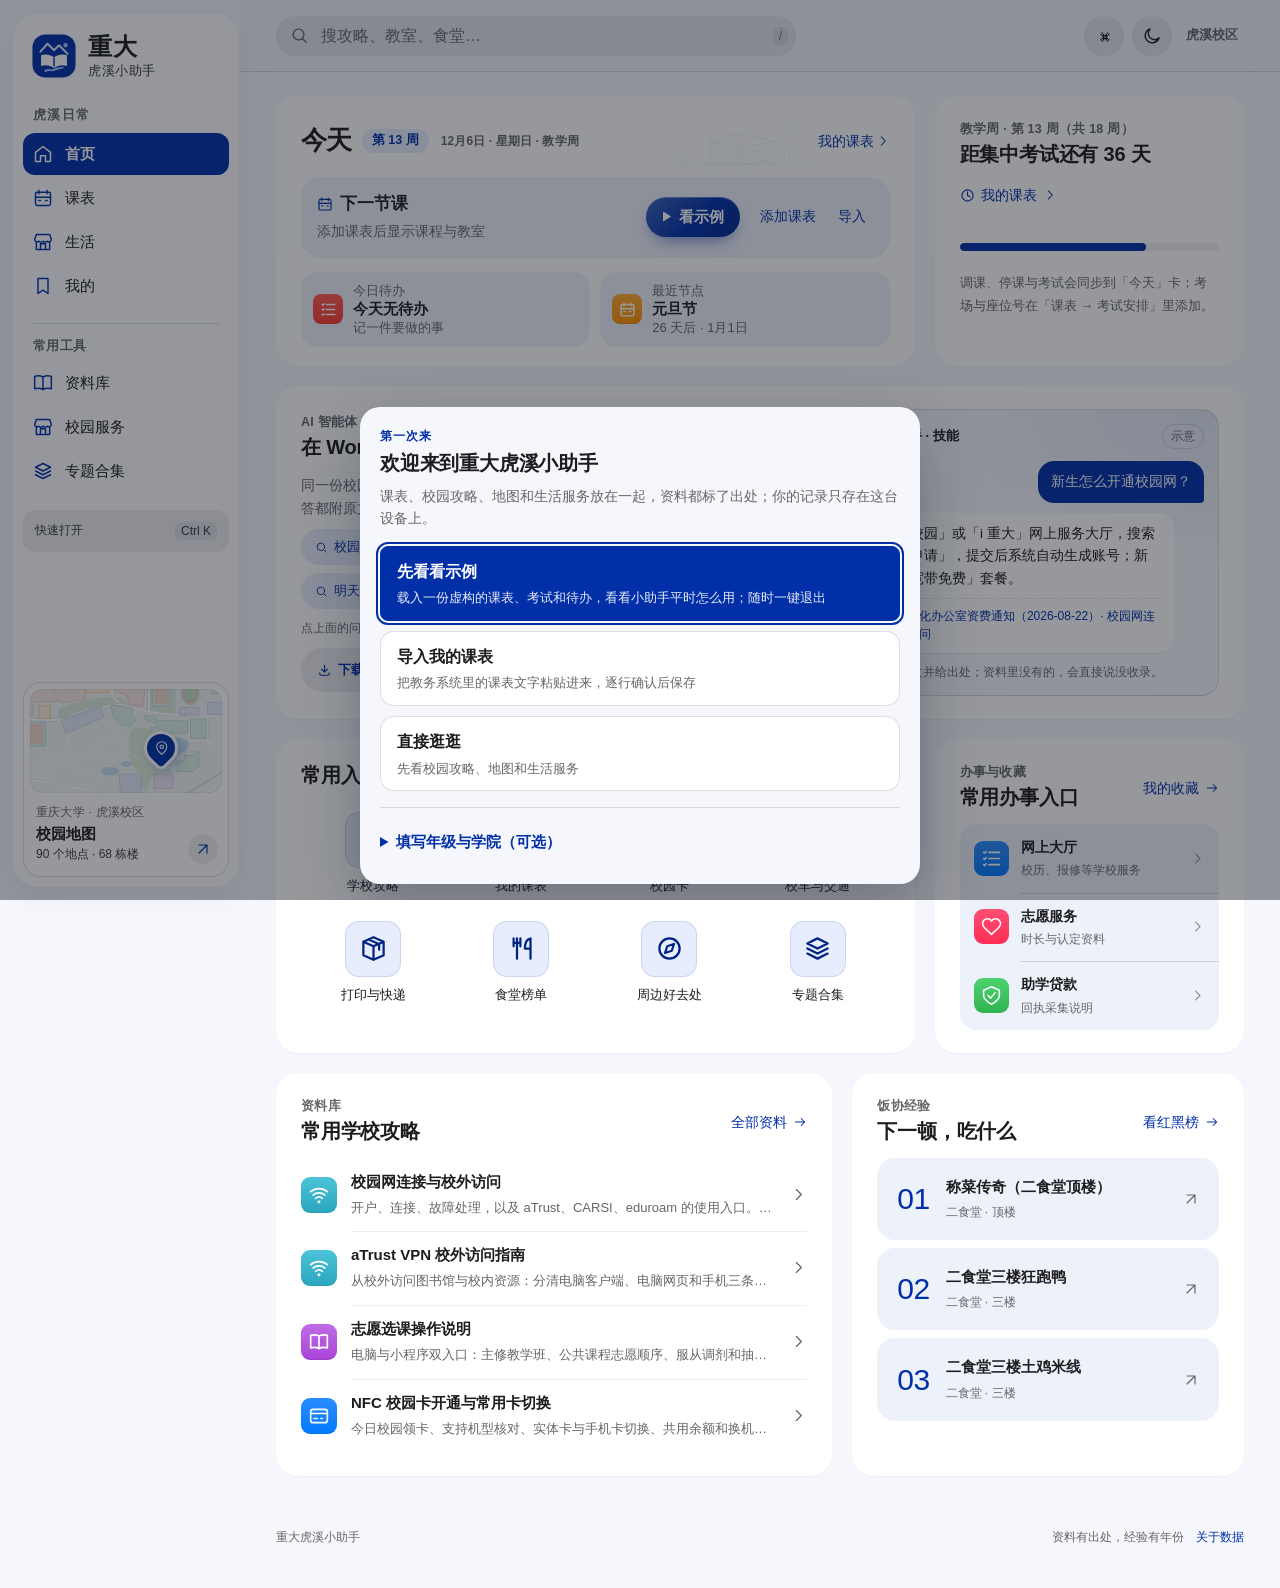
==== commit 1cae70d6: "发布 v0.6.0 · 2026-10-24 首页「看示例」改为醒目的实心按钮；示例周课表照真实大一课表重排（上午 1–4 节全满、 下午 5–7 节连上），旧版示例数据打开时自动换新；周课表左栏写出" ====
--- a/index.html
+++ b/index.html
@@ -29,16 +29,16 @@
   <link rel="apple-touch-startup-image" media="(device-width: 768px) and (device-height: 1024px) and (-webkit-device-pixel-ratio: 2) and (orientation: portrait)" href="assets/splash/splash-1536x2048.png?v=45e8a680d4">
   <link rel="apple-touch-startup-image" media="(device-width: 744px) and (device-height: 1133px) and (-webkit-device-pixel-ratio: 2) and (orientation: portrait)" href="assets/splash/splash-1488x2266.png?v=42866031ae">
   <link rel="stylesheet" href="css/theme.css?v=d75194442a">
-  <link rel="stylesheet" href="css/timetable.css?v=8d2e3fd7e1">
+  <link rel="stylesheet" href="css/timetable.css?v=743249fd90">
   <link rel="stylesheet" href="css/exams.css?v=4206dc9793">
-  <link rel="stylesheet" href="css/polish.css?v=b067b49e27">
-  <link rel="stylesheet" href="css/map-enhancements.css?v=8cd1d62079">
+  <link rel="stylesheet" href="css/polish.css?v=9bddf67c73">
+  <link rel="stylesheet" href="css/map-enhancements.css?v=941a1ae56e">
   <link rel="stylesheet" href="css/dining-experience.css?v=fa82ccd40f">
   <link rel="stylesheet" href="css/item-experience.css?v=6b79eaf7fc">
-  <link rel="stylesheet" href="css/daily-overview.css?v=e6cdc0e367">
+  <link rel="stylesheet" href="css/daily-overview.css?v=5ae9202630">
   <link rel="stylesheet" href="css/pwa-status.css?v=4144be49f9">
-  <link rel="stylesheet" href="css/demo.css?v=1b5874e779">
-  <script src="js/bundle-base.js?v=78b0b1f515" defer></script>
+  <link rel="stylesheet" href="css/demo.css?v=ce88950ad4">
+  <script src="js/bundle-base.js?v=a2e9195ec0" defer></script>
   
   
   
@@ -47,7 +47,7 @@
   
   
   
-  <script src="js/bundle-content.js?v=ba24999401" defer></script>
+  <script src="js/bundle-content.js?v=5526d1bb71" defer></script>
   
   
   
@@ -60,8 +60,8 @@
   
   
   
-  <script src="js/search.js?v=1a8b23597b" defer></script>
-  <script src="js/bundle-ui.js?v=7a8e2aac03" defer></script>
+  <script src="js/search.js?v=82246c09d7" defer></script>
+  <script src="js/bundle-ui.js?v=6a3967b7ac" defer></script>
   
   
   
@@ -107,6 +107,7 @@
           <button id="clear-search" class="icon-button search-clear" type="button" aria-label="清空搜索" hidden></button>
           <kbd class="search-key">/</kbd>
         </form>
+        <button type="button" class="search-cancel" data-action="close-search">取消</button>
         <div id="search-suggestions" class="search-suggestions" hidden></div>
       </div>
       <div class="topbar-actions"><button class="icon-button command-trigger" data-action="commands" aria-label="快速打开" title="快速打开（Ctrl / ⌘ K）"><span class="command-symbol" aria-hidden="true">⌘</span></button><button class="icon-button theme-toggle" data-action="theme" aria-label="切换暗色模式" aria-pressed="false"></button><span class="campus-label" title="目前主要收录虎溪校区资料">虎溪校区</span></div>
--- a/css/timetable.css
+++ b/css/timetable.css
@@ -1128,6 +1128,13 @@
   color: var(--muted);
   font-variant-numeric: tabular-nums;
 }
+.tt-grid-lesson .tt-grid-end {
+  line-height: 1.15;
+  opacity: 0.72;
+}
+.tt-grid-lesson-now > * {
+  visibility: hidden;
+}
 .tt-grid-cell {
   border-top: 1px solid var(--line);
   border-left: 1px solid var(--line);
@@ -2138,3 +2145,79 @@
     transform: none;
   }
 }
+
+/* ---------- 手机上「日 / 周」切换 ---------- */
+.tt-view-switch {
+  display: inline-flex;
+  padding: 3px;
+  border-radius: 999px;
+  background: var(--fill-1);
+}
+.tt-view-switch button {
+  min-width: 36px;
+  min-height: 34px;
+  padding: 0 10px;
+  border: 0;
+  border-radius: 999px;
+  background: none;
+  color: var(--ink-soft);
+  font: 600 14px/1 var(--font-body);
+  cursor: pointer;
+}
+.tt-view-switch button[aria-pressed='true'] {
+  background: var(--surface);
+  color: var(--ink);
+  box-shadow: 0 1px 3px rgb(15 23 42 / 12%);
+}
+/* 平板和电脑始终是整周格子，不需要切换。 */
+@media (min-width: 768px) {
+  .tt-view-switch {
+    display: none;
+  }
+}
+/* 手机整周视图：参照智慧教务，七列窄格，课程名逐行换行，左侧节次栏收窄。 */
+@media (max-width: 767px) {
+  .tt-view-week .tt-day-view {
+    display: none;
+  }
+  .tt-view-week .tt-grid-wrap {
+    display: block;
+    margin: 0 -6px;
+  }
+  .tt-view-week .tt-grid {
+    grid-template-columns: 36px repeat(7, minmax(0, 1fr));
+    grid-template-rows: auto repeat(4, 56px) 8px repeat(5, 56px) 8px repeat(3, 56px);
+  }
+  .tt-view-week .tt-grid-day span {
+    font-size: 12px;
+  }
+  .tt-view-week .tt-grid-lesson small {
+    letter-spacing: -0.02em;
+  }
+  #study-space .tt-view-week .tt-block {
+    padding: 4px 3px 4px 5px;
+    border-left-width: 2px;
+    border-radius: 7px;
+  }
+  .tt-view-week .tt-block strong {
+    -webkit-line-clamp: 4;
+    font-size: 12px;
+    font-weight: 600;
+    line-height: 1.3;
+    word-break: break-all;
+  }
+  .tt-view-week .tt-block span,
+  .tt-view-week .tt-block em {
+    font-size: 12px;
+    white-space: normal;
+    word-break: break-all;
+  }
+  .tt-view-week .tt-now-time span {
+    padding: 1px 3px;
+  }
+}
+/* 教室号整体不拆：只在 <wbr> 处（楼号和教室号之间）换行。 */
+.tt-view-week .tt-block .tt-block-room {
+  word-break: keep-all;
+  overflow-wrap: normal;
+}
--- a/css/polish.css
+++ b/css/polish.css
@@ -604,6 +604,7 @@
 }
 .answer-text p {
   margin: 0 0 4px;
+  overflow-wrap: anywhere;
   color: var(--ink);
   font-size: 15px;
   line-height: 1.75;
@@ -1474,3 +1475,300 @@
     transform: none;
   }
 }
+
+/* ---------- 手机全屏搜索层 ---------- */
+.search-cancel,
+.suggestion-search-all {
+  display: none;
+}
+
+@media (max-width: 760px) {
+  body.search-open {
+    overflow: hidden;
+  }
+
+  body.search-open .bottom-nav {
+    display: none;
+  }
+
+  /* 顶栏的毛玻璃会让 fixed 子元素只相对顶栏定位，展开搜索层时先关掉。 */
+  body.search-open .topbar {
+    backdrop-filter: none;
+    -webkit-backdrop-filter: none;
+  }
+
+  body.search-open .search-wrap {
+    position: fixed;
+    z-index: 90;
+    inset: 0;
+    display: grid;
+    grid-template-columns: minmax(0, 1fr) auto;
+    grid-template-rows: auto minmax(0, 1fr);
+    gap: 0 8px;
+    width: auto;
+    padding: calc(10px + env(safe-area-inset-top)) 16px 0;
+    background: var(--bg);
+    animation: search-layer-in 0.18s ease-out;
+  }
+
+  body.search-open .search-cancel {
+    display: inline-flex;
+    align-items: center;
+    min-height: 44px;
+    padding: 0 4px;
+    border: 0;
+    background: none;
+    color: var(--accent);
+    font: inherit;
+    font-size: 16px;
+    cursor: pointer;
+  }
+
+  body.search-open .search-suggestions {
+    position: static;
+    grid-column: 1 / -1;
+    margin: 10px -16px 0;
+    padding: 8px 16px calc(24px + env(safe-area-inset-bottom));
+    overflow-y: auto;
+    overscroll-behavior: contain;
+    border: 0;
+    border-radius: 0;
+    background: transparent;
+    box-shadow: none;
+    backdrop-filter: none;
+    -webkit-backdrop-filter: none;
+  }
+
+  body.search-open .search-suggestions[hidden] {
+    display: none;
+  }
+
+  body.search-open .suggestion-search-all {
+    display: flex;
+    gap: 10px;
+    align-items: center;
+    width: 100%;
+    min-height: 52px;
+    margin-bottom: 12px;
+    padding: 0 14px;
+    border: 0;
+    border-radius: 14px;
+    background: var(--accent-container);
+    color: var(--accent);
+    font: inherit;
+    font-size: 15px;
+    font-weight: 600;
+    text-align: left;
+    cursor: pointer;
+  }
+
+  body.search-open .suggestion-search-all span {
+    overflow: hidden;
+    text-overflow: ellipsis;
+    white-space: nowrap;
+  }
+}
+
+@keyframes search-layer-in {
+  from {
+    opacity: 0;
+    transform: translateY(8px);
+  }
+}
+
+@media (prefers-reduced-motion: reduce) {
+  body.search-open .search-wrap {
+    animation: none;
+  }
+}
+
+/* ---------- 统一的状态反馈 ---------- */
+/* 提示条：带「撤销」时可以点，按钮颜色在深浅色下都清楚。 */
+.toast.has-action {
+  display: inline-flex;
+  gap: 16px;
+  align-items: center;
+  padding-right: 10px;
+  pointer-events: auto;
+}
+
+.toast-action {
+  min-height: 32px;
+  padding: 0 12px;
+  border: 0;
+  border-radius: 999px;
+  background: rgb(255 255 255 / 14%);
+  color: #fff;
+  font: inherit;
+  font-weight: 700;
+  cursor: pointer;
+}
+
+.toast-action:hover {
+  background: rgb(255 255 255 / 22%);
+}
+
+/* 按下态：卡片和入口按下时统一轻微缩小，松手回弹。 */
+:is(
+  .search-result,
+  .guide-card,
+  .service-card,
+  .place-card,
+  .launch-tile,
+  .guide-row,
+  .side-map-card,
+  .answer-source,
+  .mine-quick-tile
+):active {
+  transform: scale(0.985);
+  transition-duration: 0.08s;
+}
+
+/* 换页：主内容轻微淡入上移；系统开了「减少动态效果」就不动。 */
+@media (prefers-reduced-motion: no-preference) {
+  #main.page-enter {
+    animation: page-enter 0.24s cubic-bezier(0.2, 0.7, 0.2, 1);
+  }
+}
+
+@keyframes page-enter {
+  from {
+    opacity: 0;
+    transform: translateY(8px);
+  }
+}
+
+@media (prefers-reduced-motion: reduce) {
+  :is(
+    .search-result,
+    .guide-card,
+    .service-card,
+    .place-card,
+    .launch-tile,
+    .guide-row,
+    .side-map-card,
+    .answer-source,
+    .mine-quick-tile
+  ):active {
+    transform: none;
+  }
+}
+
+/* ---------- 正文排版：列表、关键数字、要点 ---------- */
+.detail-section p + p {
+  margin-top: 0.6em;
+}
+
+.detail-section .body-list {
+  display: grid;
+  gap: 6px;
+  max-width: 68ch;
+  margin: 8px 0;
+  padding-left: 1.5em;
+  color: var(--ink);
+  font-size: calc(15.5px * var(--reader-scale, 1));
+  line-height: 1.8;
+}
+
+.detail-section ol.body-list li::marker {
+  color: var(--accent);
+  font-weight: 700;
+  font-variant-numeric: tabular-nums;
+}
+
+.detail-section ul.body-list li::marker {
+  color: var(--accent);
+}
+
+.detail-section .body-list + p {
+  margin-top: 0.6em;
+}
+
+.key-fact {
+  color: var(--ink);
+  font-weight: 650;
+}
+
+.key-points {
+  margin: 4px 0 18px;
+  padding: 14px 16px 12px;
+  border-radius: 16px;
+  background: color-mix(in srgb, var(--accent) 6%, var(--content-fill));
+  border: 1px solid color-mix(in srgb, var(--accent) 16%, transparent);
+}
+
+.key-points h3 {
+  display: flex;
+  gap: 8px;
+  align-items: baseline;
+  margin: 0 0 8px;
+  color: var(--accent);
+  font-size: 14px;
+  font-weight: 700;
+}
+
+.key-points h3 small {
+  color: var(--muted);
+  font-size: 12px;
+  font-weight: 500;
+}
+
+.key-points ol {
+  display: grid;
+  gap: 8px;
+  margin: 0;
+  padding: 0;
+  list-style: none;
+  counter-reset: key-point;
+}
+
+.key-points li {
+  position: relative;
+  min-width: 0;
+  padding-left: 28px;
+  overflow-wrap: anywhere;
+  color: var(--ink);
+  font-size: calc(14.5px * var(--reader-scale, 1));
+  line-height: 1.7;
+  counter-increment: key-point;
+}
+
+.key-points li::before {
+  content: counter(key-point);
+  position: absolute;
+  top: 2px;
+  left: 0;
+  display: grid;
+  place-items: center;
+  width: 20px;
+  height: 20px;
+  border-radius: 50%;
+  background: var(--accent);
+  color: var(--on-accent);
+  font-size: 12px;
+  font-weight: 700;
+}
+
+.key-points li b {
+  display: block;
+  font-weight: 700;
+}
+
+/* 绿色标签的文字压到 4.5:1 以上对比度。 */
+.meta-chip.chip-verified {
+  background: #e3f5e8;
+  color: #1a6634;
+}
+
+body[data-theme='dark'] .meta-chip.chip-verified {
+  background: rgb(48 209 88 / 16%);
+  color: #8ce0a6;
+}
+
+.answer-done {
+  padding: 0 6px;
+  border-radius: 6px;
+  background: var(--fill-1);
+  color: var(--muted);
+  font-size: 12px;
+}
--- a/css/map-enhancements.css
+++ b/css/map-enhancements.css
@@ -80,3 +80,6 @@
 }
 .map-pin-crowded { z-index: 3; }
 .map-pin-crowded:hover, .map-pin-crowded:focus-visible { z-index: 9; }
+/* 缩放比例改成下拉：可以直接选 40%–300% 的档位。 */
+.map-explorer select.map-zoom-level { min-width: 64px; min-height: 36px; padding: 0 6px; border: 0; border-radius: 8px; background: transparent; color: var(--ink); font: 600 13px/1 var(--font-body); font-variant-numeric: tabular-nums; text-align: center; text-align-last: center; cursor: pointer; }
+.map-explorer select.map-zoom-level:hover { background: var(--fill-2); }
--- a/css/daily-overview.css
+++ b/css/daily-overview.css
@@ -51,6 +51,63 @@
   padding-inline: 8px;
   white-space: nowrap;
 }
+/* 首页「看示例」：这一行里唯一的实心按钮，主题色渐变加柔和投影，进页面后轻轻扩散三次提示；颜色跟随主题与深色模式。 */
+.demo-cta {
+  display: inline-flex;
+  align-items: center;
+  gap: 6px;
+  min-height: 40px;
+  margin-right: 6px;
+  padding: 0 16px 0 12px;
+  border: 0;
+  border-radius: 999px;
+  background-color: var(--accent);
+  background-image: linear-gradient(135deg, rgb(255 255 255 / 24%), rgb(255 255 255 / 0%) 55%, rgb(0 0 0 / 16%));
+  color: var(--on-accent);
+  font: inherit;
+  font-weight: 700;
+  white-space: nowrap;
+  cursor: pointer;
+  box-shadow:
+    0 8px 18px -8px color-mix(in srgb, var(--accent) 75%, transparent),
+    inset 0 1px 0 rgb(255 255 255 / 28%);
+  transition:
+    transform 0.15s ease,
+    filter 0.15s ease;
+  animation: demo-cta-ping 2.4s ease-out 0.8s 3;
+}
+.demo-cta svg {
+  flex: none;
+}
+@media (hover: hover) {
+  .demo-cta:hover {
+    filter: brightness(1.08);
+    transform: translateY(-1px);
+  }
+}
+.demo-cta:active {
+  transform: scale(0.97);
+}
+.demo-cta:focus-visible {
+  outline: 3px solid var(--accent);
+  outline-offset: 3px;
+}
+@keyframes demo-cta-ping {
+  from {
+    outline: 0 solid color-mix(in srgb, var(--accent) 45%, transparent);
+    outline-offset: 0;
+  }
+  to {
+    outline: 10px solid transparent;
+    outline-offset: 2px;
+  }
+}
+@media (prefers-reduced-motion: reduce) {
+  .demo-cta {
+    animation: none;
+    transition: none;
+  }
+}
 .ht-rest-toggle summary {
   display: flex;
   align-items: center;
@@ -170,6 +227,13 @@
     padding-inline: 5px;
     font-size: 12px;
   }
+  .demo-cta {
+    gap: 4px;
+    min-height: 34px;
+    margin-right: 2px;
+    padding: 0 12px 0 9px;
+    font-size: 12px;
+  }
   .home-today .ht-minis {
     grid-template-columns: repeat(2, minmax(0, 1fr));
     gap: 8px;
@@ -279,9 +343,11 @@
     grid-row: 2;
     margin-top: 0;
   }
+  /* 窄屏放不下「看示例」按钮加两个文字按钮：按钮另起一行，标题不被挤成两行。 */
   .ht-compact-cta .ht-cta-actions {
-    grid-column: 2;
-    grid-row: 1;
+    grid-column: 1 / -1;
+    grid-row: 3;
+    margin-top: 6px;
   }
   .home-today .ht-mini .ios-glyph {
     display: none;
--- a/css/demo.css
+++ b/css/demo.css
@@ -90,21 +90,36 @@
   padding-left: 0;
 }
 
+/* 退出按钮要一眼能找到：实心红色、带 ×，和说明文字分开。 */
 .demo-banner-exit {
+  display: inline-flex;
   flex: 0 0 auto;
-  min-height: 40px;
-  padding: 0 12px;
+  gap: 4px;
+  align-items: center;
+  align-self: flex-start;
+  min-height: 34px;
+  margin: 3px 0;
+  padding: 0 14px 0 10px;
   border: 0;
-  border-radius: 10px;
-  background: none;
-  color: var(--accent);
+  border-radius: 999px;
+  background: var(--sys-red, #ff3b30);
+  color: #fff;
   font: inherit;
-  font-weight: 600;
-  cursor: pointer;
+  font-size: 13px;
+  font-weight: 700;
+  white-space: nowrap;
+  box-shadow: 0 4px 12px color-mix(in srgb, var(--sys-red, #ff3b30) 35%, transparent);
+  cursor: pointer;
+}
+
+.demo-banner-exit span {
+  font-size: 17px;
+  font-weight: 500;
+  line-height: 1;
 }
 
 .demo-banner-exit:hover {
-  background: color-mix(in srgb, var(--accent) 10%, transparent);
+  background: color-mix(in srgb, var(--sys-red, #ff3b30) 88%, #000);
 }
 
 .term-progress {
